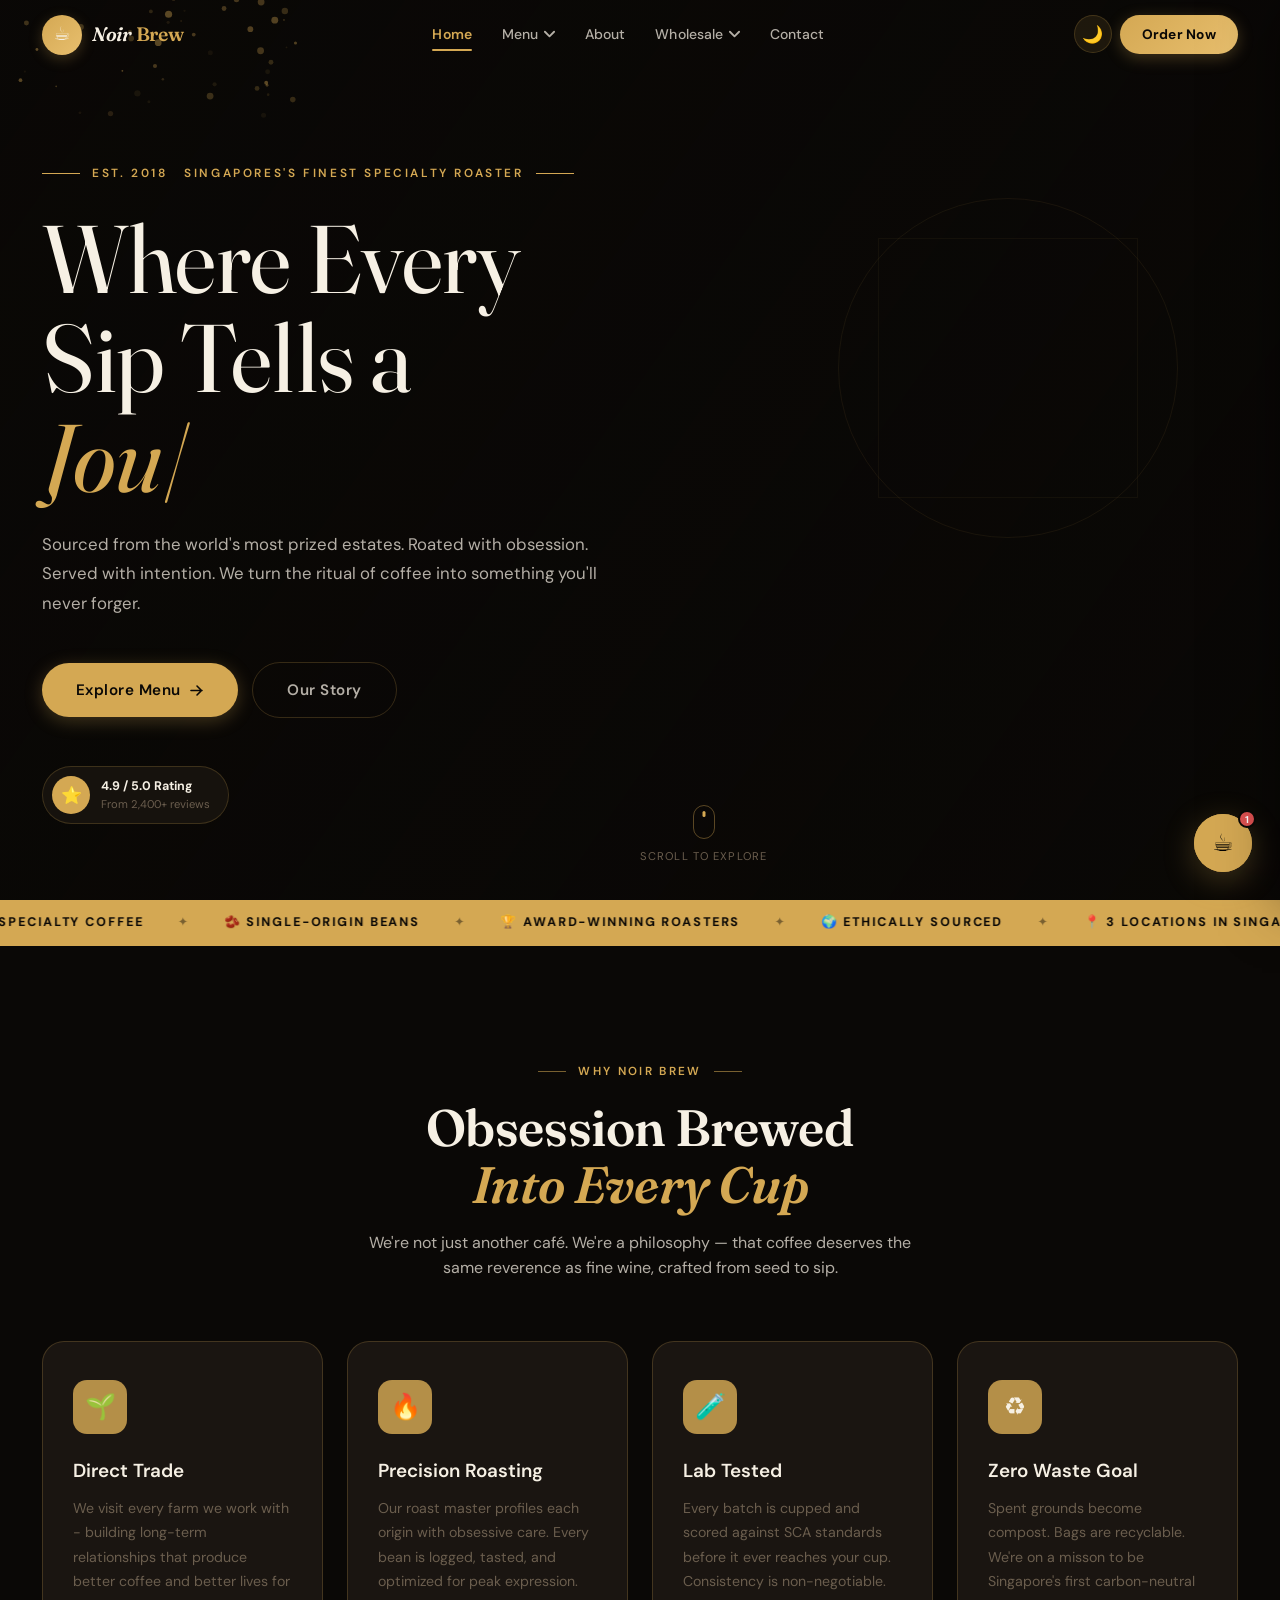
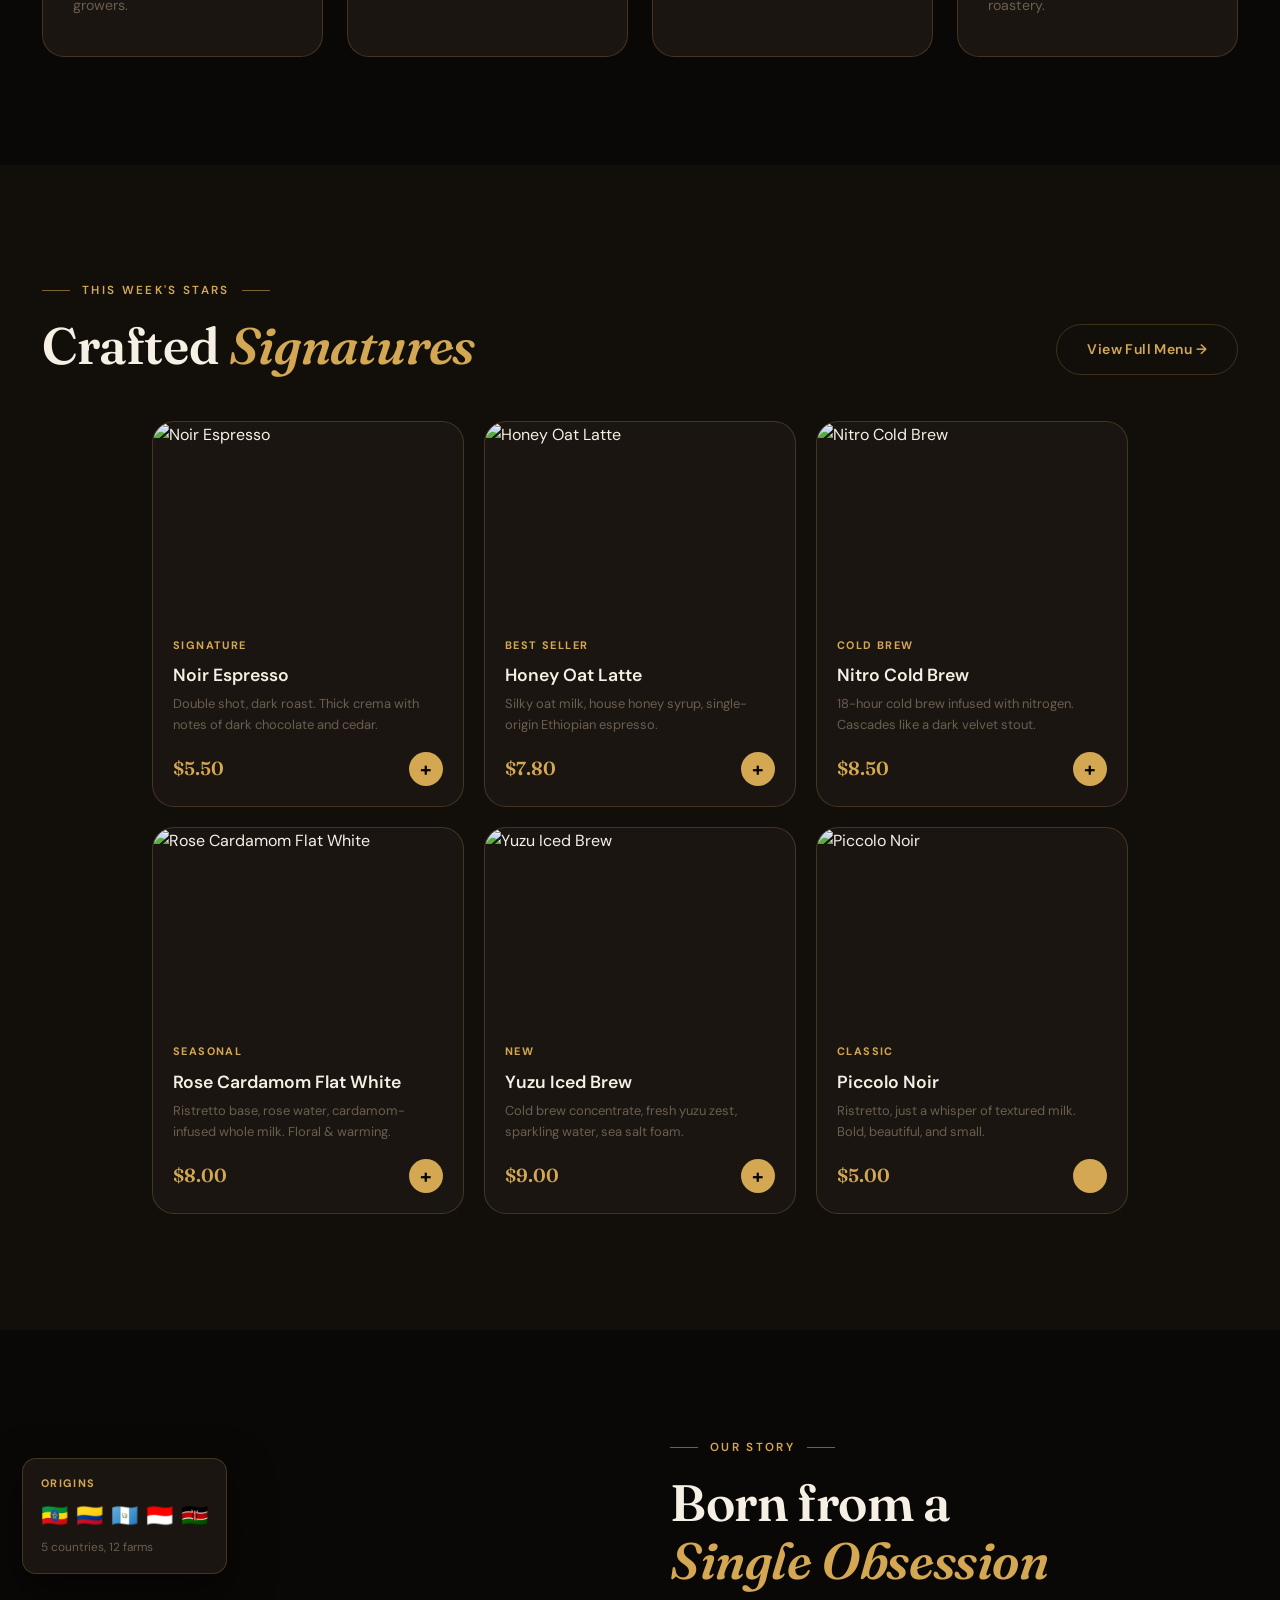
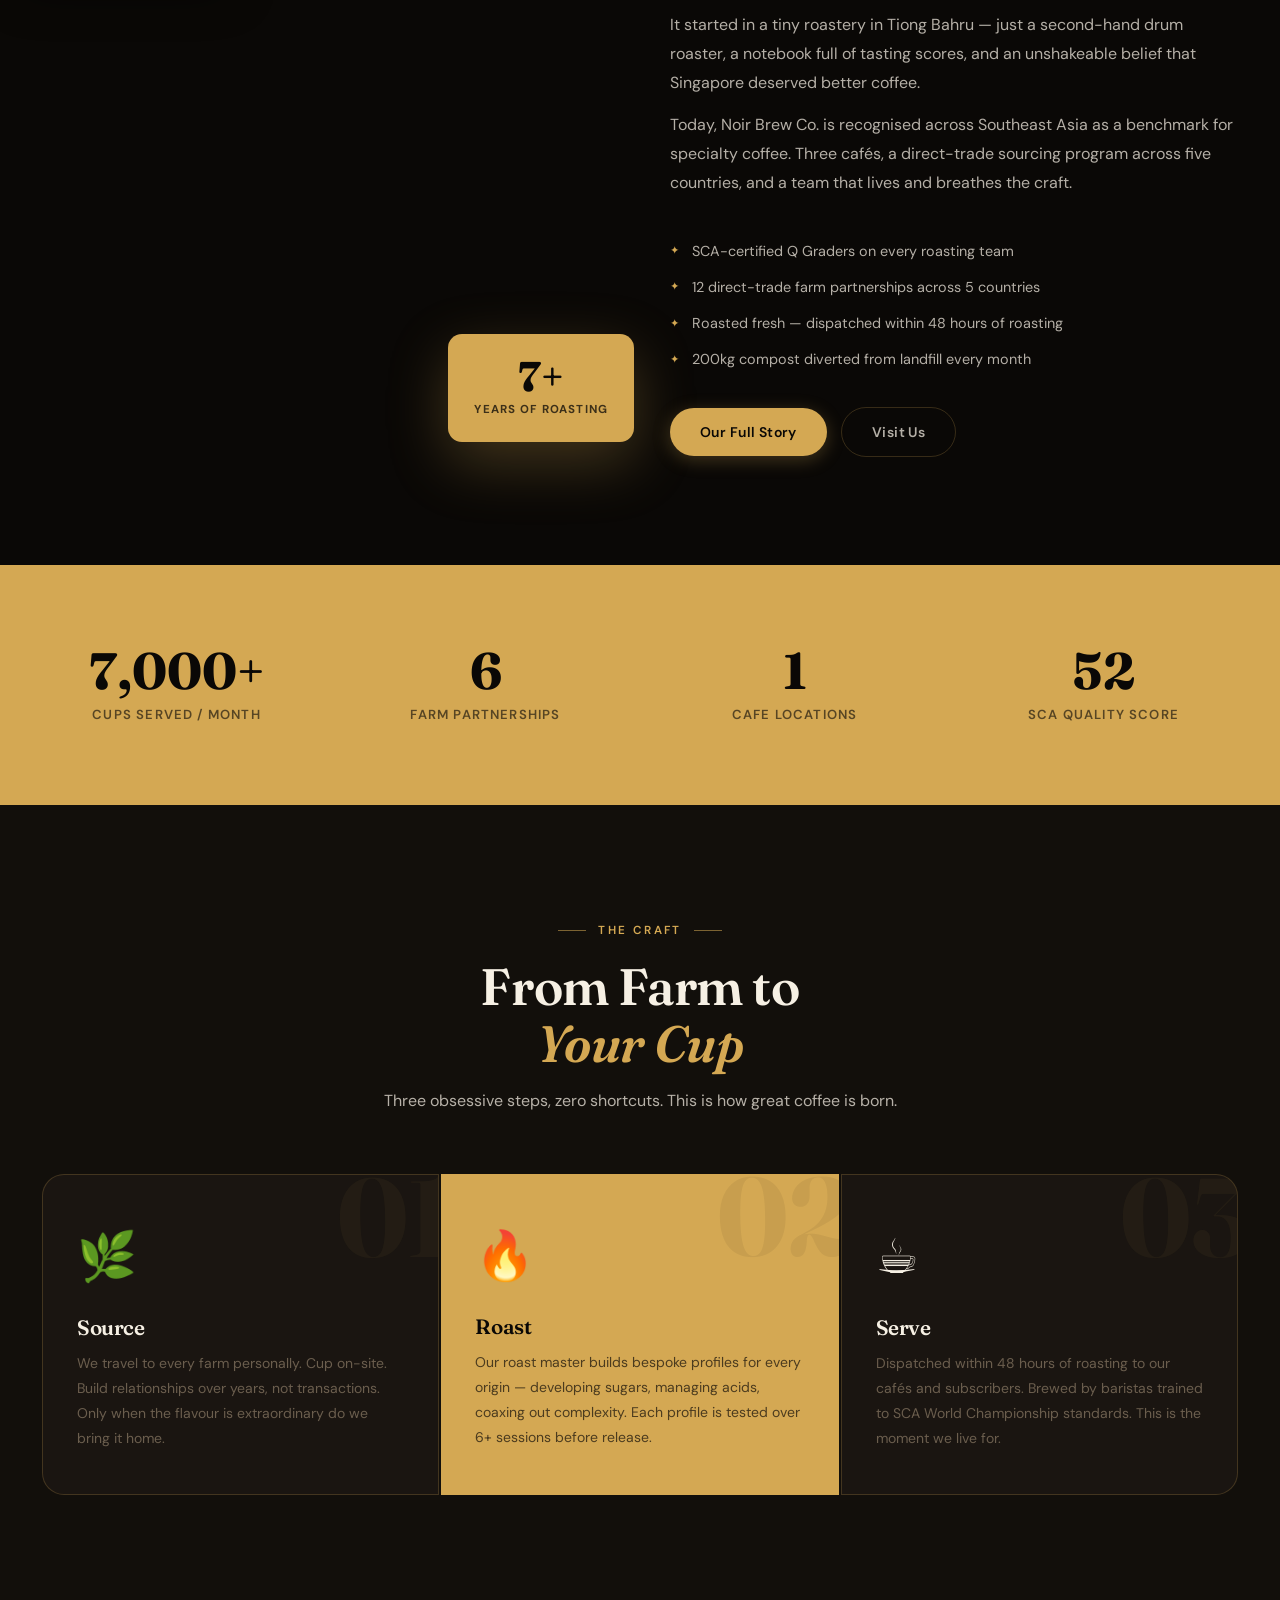
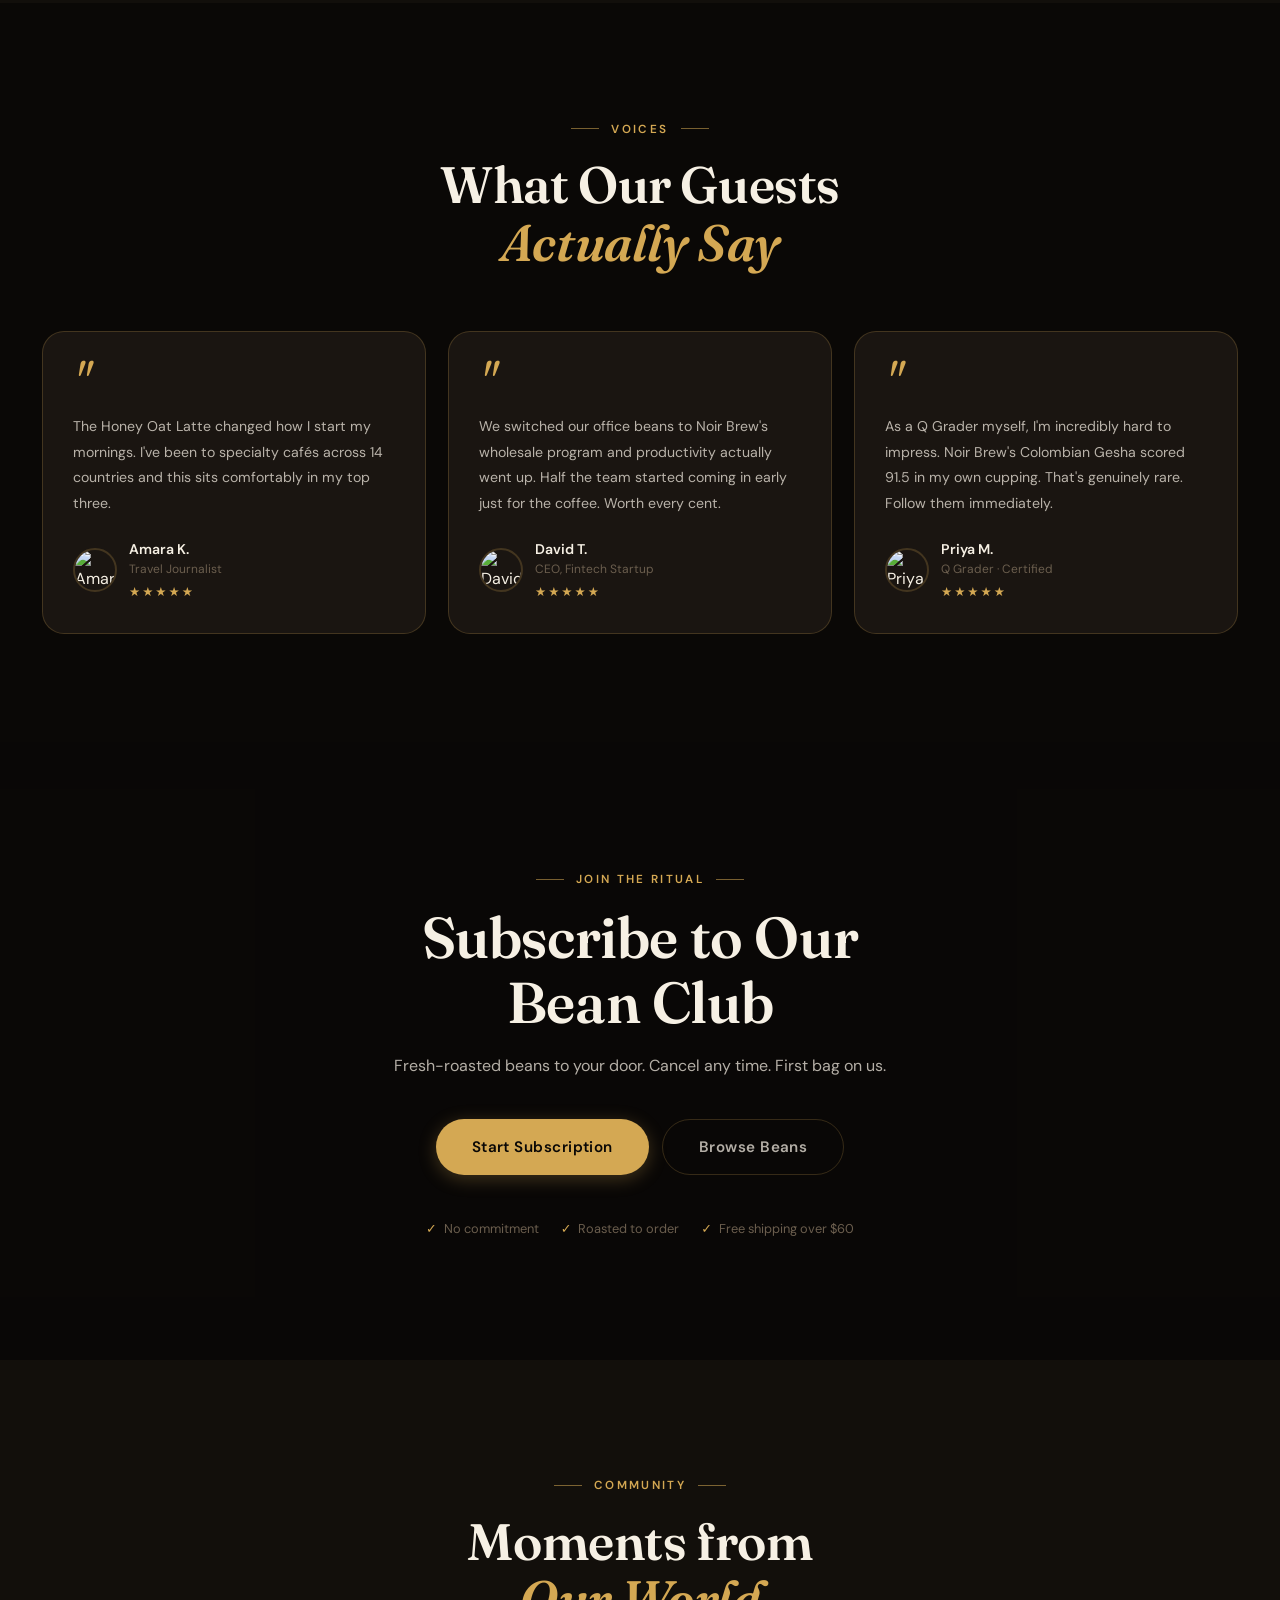
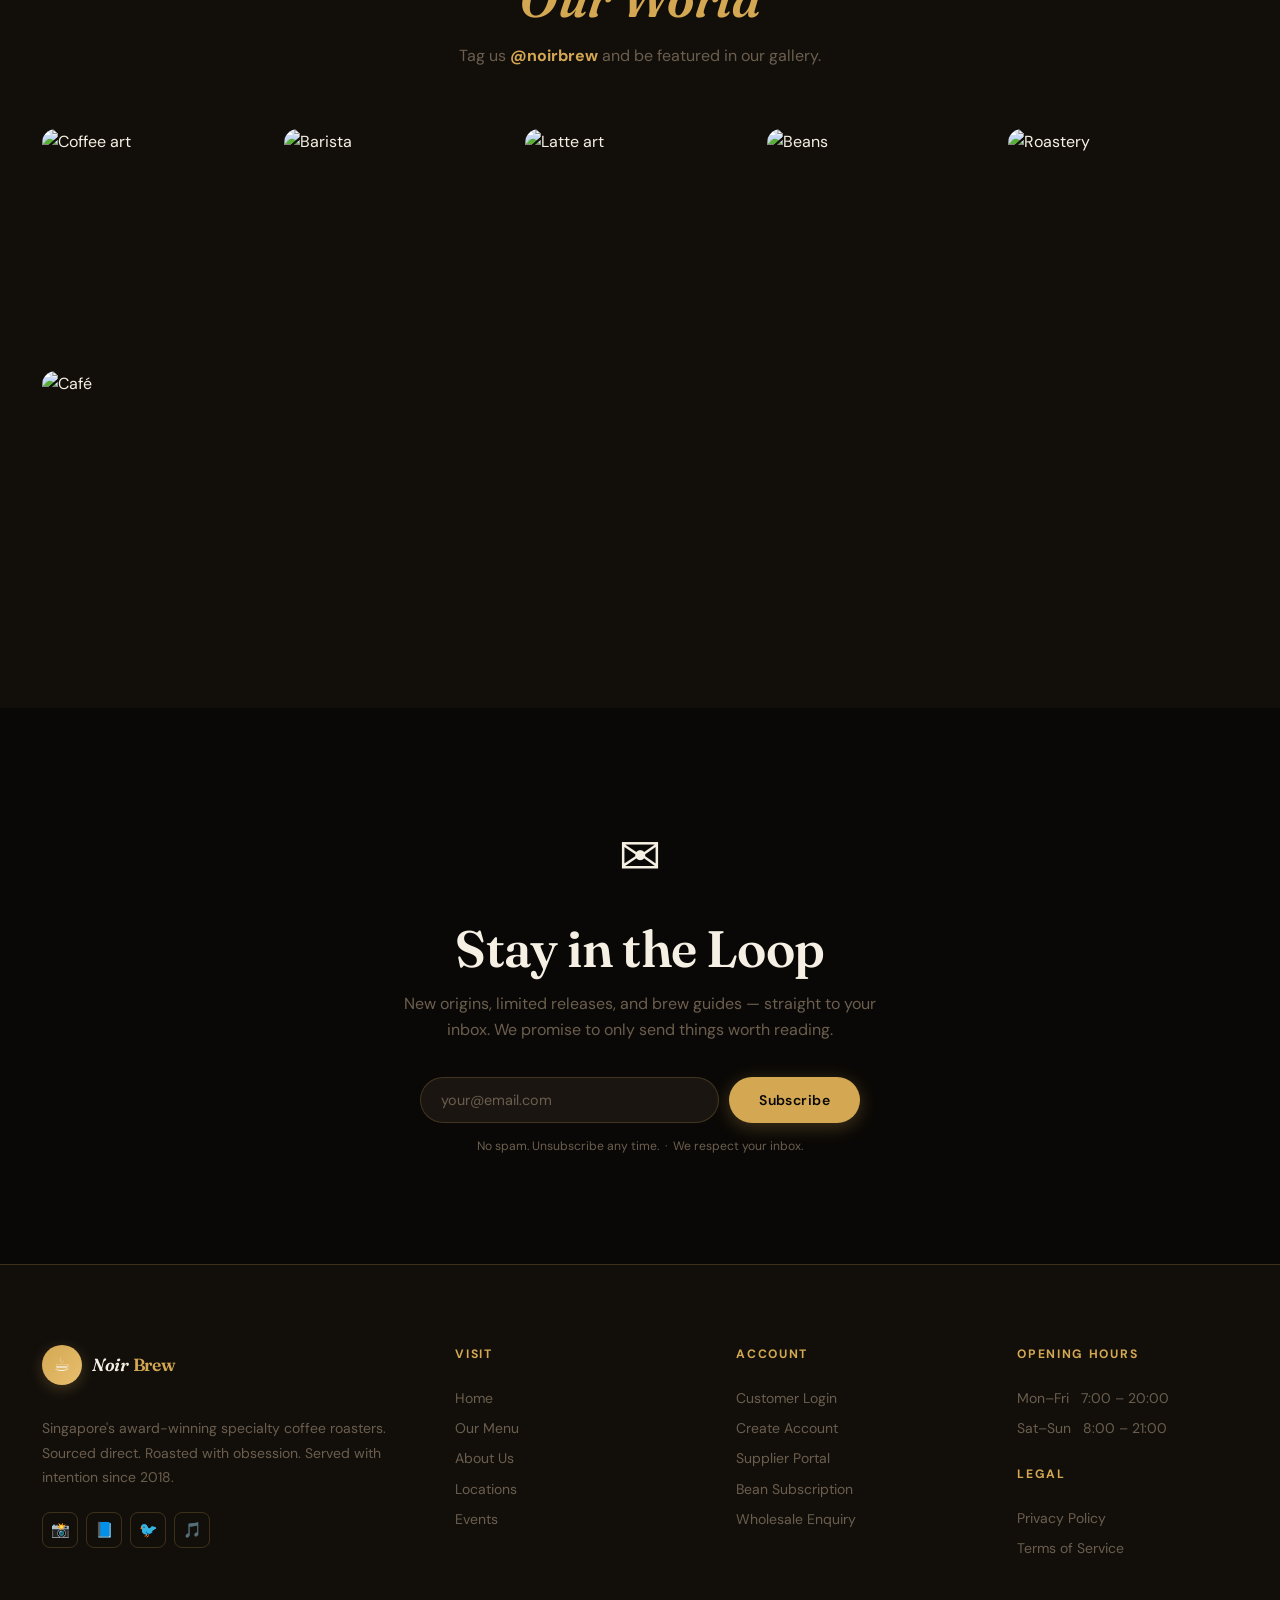
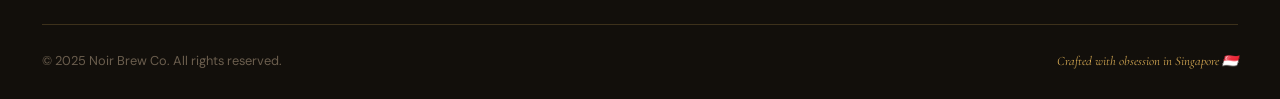
==== index.html @ b8aef582 "Update index.html" ====
<!doctype html>
<html lang="en">
  <head>
    <meta charset="UTF-8" />
    <meta name="viewport" content="width=device-width, initial-scale=1.0" />
    <title>Noir Brew Coffee</title>
    <link
      rel="icon"
      href="data:image/svg+xml,<svg xmlns='http://www.w3.org/2000/svg' viewBox='0 0 32 32'><text y='26' font-size='28'>☕</text></svg>"
    />
    <link rel="stylesheet" href="./css/style.css" />
    <link rel="stylesheet" href="./css/animations.css" />
    <link rel="stylesheet" href="./css/navbar.css">
  </head>
  <body>
    <!-- PAGE LOADER -->
    <div class="pageLoader" id="pageLoader">
      <div class="loader__cup">
        <svg viewBox="0 0 64 64" xmlns="http://www.w3.org/2000/svg">
          <!-- Steam lines -->
          <path
            d="M20 18 Q22 10 20 4"
            stroke="#d4a853"
            stroke-width="2"
            fill="none"
            stroke-linecap="round"
            style="animation: steamRise 1.4s ease-in-out infinite"
          />
          <path
            d="M32 16 Q34 8 32 2"
            stroke="#d4a853"
            stroke-width="2"
            fill="none"
            stroke-linecap="round"
            style="animation: steamRise 1.4s ease-in-out 0.25s infinite"
          />
          <path
            d="M44 18 Q46 10 44 4"
            stroke="#d4a853"
            stroke-width="2"
            fill="none"
            stroke-linecap="round"
            style="animation: steamRise 1.4s ease-in-out 0.5s infinite"
          />
          <!-- Cup body -->
          <path
            d="M12 24 L16 58 Q16 60 18 60 L46 60 Q48 60 48 58 L52 24 Z"
            fill="#1a1511"
            stroke="#d4a853"
            stroke-width="1.5"
          />
          <!-- Handle -->
          <path
            d="M52 34 Q62 34 62 44 Q62 54 52 54"
            stroke="#d4a853"
            stroke-width="2"
            fill="none"
            stroke-linecap="round"
          />
          <!-- Liquid surface -->
          <ellipse
            cx="32"
            cy="26"
            rx="20"
            ry="4"
            fill="#d4a853"
            opacity="0.85"
          />
        </svg>
      </div>

      <div class="loader__logo">Noir Brew Co.</div>
      <div class="loader__track">
        <div class="loader__bar" id="loaderBar"></div>
      </div>
    </div>

    <!-- THEME CHANGER -->
    <div id="themeCurtain"></div>

    <!-- NAVBAR -->
    <nav class="navbar" id="navbar">
      <div class="container navbar__inner">
        <!-- LOGO -->
        <a href="index.html" class="logo">
          <div class="logo__cup">☕</div>
          <div class="logo__text">Noir <em>Brew</em></div>
        </a>

        <!-- DESKTOP NAV LINKS -->
        <ul class="navbar__links">
          <!-- HOME LINK -->
          <li>
            <a href="index.html" class="nav-link active">Home</a>
          </li>

          <!-- MENU WITH DROPDOWN -->
          <li class="has-dropdown">
            <a class="nav-link dropdown-toggle" tabindex="0">
              Menu
              <svg class="chevron" viewBox="0 0 12 8">
                <path d="M1 1l5 5 5-5" />
              </svg>
            </a>
            <div class="dropdown-menu">
              <a href="menu.html" class="dropdown-item">
                <span class="dropdown-icon">☕</span>
                <div>
                  <div class="dropdown-label">Hot Drinks</div>
                  <div class="dropdown-sub">
                    Espresso, lattes, cappuccinos & more
                  </div>
                </div>
              </a>
              <a href="menu.html#cold" class="dropdown-item">
                <span class="dropdown-icon">🧊</span>
                <div>
                  <div class="dropdown-label">Cold Brews</div>
                  <div class="dropdown-sub">
                    Nitro cold brew, iced specialties
                  </div>
                </div>
              </a>
              <a href="menu.html#food" class="dropdown-item">
                <span class="dropdown-icon">🥐</span>
                <div>
                  <div class="dropdown-label">Food & Pastries</div>
                  <div class="dropdown-sub">House-made bakes, light bites</div>
                </div>
              </a>
              <a href="menu.html#beans" class="dropdown-item">
                <span class="dropdown-icon">🫘</span>
                <div>
                  <div class="dropdown-label">Whole Beans</div>
                  <div class="dropdown-sub">Single-origin & blended bags</div>
                </div>
              </a>
            </div>
          </li>

          <!-- ABOUT -->
          <li>
            <a href="about.html" class="nav-link">About</a>
          </li>

          <!-- SUPPLIERS DROPDOWN -->
          <li class="has-dropdown">
            <a class="nav-link dropdown-toggle" tabindex="0">
              Wholesale
              <svg class="chevron" viewBox="0 0 12 8">
                <path d="M1 1l5 5 5-5" />
              </svg>
            </a>
            <div class="dropdown-menu">
              <a href="login-supplier.html" class="dropdown-item">
                <span class="dropdown-icon">🤝</span>
                <div>
                  <div class="dropdown-label">Become a supplier</div>
                  <div class="dropdown-sub">Partner with Noir Brew Co.</div>
                </div>
              </a>
              <a href="login-supplier.html" class="dropdown-item">
                <span class="dropdown-icon">📦</span>
                <div>
                  <div class="dropdown-label">Supplier Portal</div>
                  <div class="dropdown-sub">Manage orders & invoices</div>
                </div>
              </a>
            </div>
          </li>

          <!-- CONTACT -->
          <li>
            <a href="contact.html" class="nav-link">Contact</a>
          </li>
        </ul>

        <!-- ACTIONS -->
        <div class="navbar__actions">
          <!-- THEME SWITCHER -->
          <button
            class="theme-btn"
            id="themeBtn"
            title="Toggle theme"
            aria-label="Toggle light/dark mode"
          >
            🌙
          </button>
          <a
            href="login-supplier.html"
            class="btn btn-outline"
            style="display: none"
            id="navLoginBtn"
            >Sign In</a
          >
          <a href="login-customer.html" class="btn btn-primary">Order Now</a>

          <!-- HAMBURGER -->
          <button
            class="hamburger"
            id="hamburger"
            aria-label="Open menu"
            aria-expanded="false"
          >
            <span></span><span></span><span></span>
          </button>
        </div>
      </div>
    </nav>

    <!-- MOBILE OVERLAY -->
    <div class="mob-overlay" id="mobOverlay"></div>

    <!-- MOBILE MENU -->
    <div class="mob-menu" id="mobMenu" aria-hidden="true">
      <ul class="mob-menu__links">
        <li><a href="index.html" class="mob-link active">🏠 &nbsp; Home</a></li>
        <li><a href="menu.html" class="mob-link">☕ &nbsp; Menu</a></li>
        <li><a href="about.html" class="mob-link">🫘 &nbsp; About Us</a></li>
        <li><a href="contact.html" class="mob-link">📍 &nbsp; Contact</a></li>
        <li>
          <a href="login-customer.html" class="mob-link"
            >👤 &nbsp; Customer Login</a
          >
        </li>
        <li>
          <a href="login-supplier.html" class="mob-link"
            >📦 &nbsp; Supplier Portal</a
          >
        </li>
      </ul>
      <div class="mob-menu__divider"></div>
      <div class="mob-menu__actions">
        <a
          href="login-supplier.html"
          class="btn btn-outline"
          style="justify-content: center"
          >Sign In</a
        >
        <a
          href="login-customer.html"
          class="btn btn-primary"
          style="justify-content: center"
          >Order Now</a
        >
      </div>
    </div>

    <!-- HERO -->
    <section class="hero" id="hero">
      <!-- PARALLAX BG -->
      <div class="hero__bg" id="heroBg"></div>
      <div class="hero__grad"></div>

      <!-- PARALLAX CANVAS -->
      <canvas class="hero__canvas" id="heroCanvas"></canvas>

      <!-- DECORATIVE RING -->
      <div
        style="
          position: absolute;
          top: 22%;
          right: 8%;
          width: 340px;
          height: 340px;
          border: 1px solid rgba(212, 168, 83, 0.08);
          border-radius: 50%;
          pointer-events: none;
          z-index: 1;
          animation: rotateSlow 22s linear infinite;
        "
      ></div>
      <div
        style="
          position: absolute;
          top: 22%;
          right: 8%;
          width: 260px;
          height: 260px;
          top: calc(22% + 40px);
          right: calc(8% + 40px);
          border: 1px solid rgba(212, 168, 83, 0.05);
          pointer-events: none;
          z-index: 1;
          animation: rotateSlow 15s linear infinite reverse;
        "
      ></div>

      <div class="container hero__content">
        <div class="hero__tag">
          <span></span>
          Est. 2018 &nbsp; Singapores's finest specialty roaster
          <span></span>
        </div>

        <h1 class="hero__title">
          Where Every<br />
          Sip Tells a<br />
          <em id="typedText"></em>
        </h1>

        <p class="hero__sub">
          Sourced from the world's most prized estates. Roated with obsession.
          Served with intention. We turn the ritual of coffee into something
          you'll never forger.
        </p>

        <div class="hero__actions">
          <a
            href="menu.html"
            class="btn btn-primary"
            style="font-size: 0.95rem; padding: 15px 34px"
          >
            Explore Menu
            <svg width="15" height="15" viewBox="0 0 15 15" fill="none">
              <path
                d="M2 7.5h11M8 3l4.5 4.5L8 12"
                stroke="currentColor"
                stroke-width="1.6"
                stroke-linecap="round"
                stroke-linejoin="round"
              />
            </svg>
          </a>
          <a
            href="about.html"
            class="btn btn-ghost"
            style="font-size: 0.95rem; padding: 15px 34px"
          >
            Our Story
          </a>
        </div>

        <!-- FLOATING BADGES -->
        <div
          style="
            display: inline-flex;
            align-items: center;
            gap: 11px;
            background: rgba(26, 21, 17, 0.82);
            backdrop-filter: blur(14px);
            border: 1px solid rgba(212, 168, 83, 0.2);
            border-radius: var(--r-full);
            padding: 9px 18px 9px 9px;
            margin-top: 48px;
            animation:
              fadeUp 0.9s var(--ease-out) 1.1s both,
              float 4s ease-in-out 2s infinite;
          "
        >
          <div
            style="
              width: 38px;
              height: 38px;
              background: var(--c-gold);
              border-radius: 50%;
              display: flex;
              align-items: center;
              justify-content: center;
              font-size: 17px;
            "
          >
            ⭐
          </div>
          <div>
            <div
              style="
                font-size: 0.78rem;
                font-weight: 700;
                color: var(--c-cream);
              "
            >
              4.9 / 5.0 Rating
            </div>
            <div style="font-size: 0.7rem; color: var(--c-muted)">
              From 2,400+ reviews
            </div>
          </div>
        </div>
      </div>
      <!-- Scroll indicator -->
      <div class="hero__scroll">
        <div class="scroll-mouse"></div>
        Scroll to explore
      </div>
    </section>

    <!-- MARQUEE TICKER -->
    <div
      style="
        overflow: hidden;
        background: var(--c-gold);
        padding: 13px 0;
        position: relative;
        z-index: 2;
      "
    >
      <div
        id="marqueeTrack"
        style="
          display: flex;
          gap: 0;
          white-space: nowrap;
          will-change: transform;
        "
      >
        <div
          class="marquee-inner"
          style="display: flex; gap: 0; flex-shrink: 0"
        >
          <span
            style="
              font-size: 0.78rem;
              font-weight: 700;
              letter-spacing: 0.15em;
              text-transform: uppercase;
              color: #0a0806;
              padding: 0 28px;
            "
            >☕ Specialty Coffee</span
          >
          <span
            style="
              font-size: 0.78rem;
              font-weight: 700;
              letter-spacing: 0.15em;
              text-transform: uppercase;
              color: rgba(10, 8, 6, 0.45);
              padding: 0 6px;
            "
            >✦</span
          >
          <span
            style="
              font-size: 0.78rem;
              font-weight: 700;
              letter-spacing: 0.15em;
              text-transform: uppercase;
              color: #0a0806;
              padding: 0 28px;
            "
            >🫘 Single-Origin Beans</span
          >
          <span
            style="
              font-size: 0.78rem;
              font-weight: 700;
              letter-spacing: 0.15em;
              text-transform: uppercase;
              color: rgba(10, 8, 6, 0.45);
              padding: 0 6px;
            "
            >✦</span
          >
          <span
            style="
              font-size: 0.78rem;
              font-weight: 700;
              letter-spacing: 0.15em;
              text-transform: uppercase;
              color: #0a0806;
              padding: 0 28px;
            "
            >🏆 Award-Winning Roasters</span
          >
          <span
            style="
              font-size: 0.78rem;
              font-weight: 700;
              letter-spacing: 0.15em;
              text-transform: uppercase;
              color: rgba(10, 8, 6, 0.45);
              padding: 0 6px;
            "
            >✦</span
          >
          <span
            style="
              font-size: 0.78rem;
              font-weight: 700;
              letter-spacing: 0.15em;
              text-transform: uppercase;
              color: #0a0806;
              padding: 0 28px;
            "
            >🌍 Ethically Sourced</span
          >
          <span
            style="
              font-size: 0.78rem;
              font-weight: 700;
              letter-spacing: 0.15em;
              text-transform: uppercase;
              color: rgba(10, 8, 6, 0.45);
              padding: 0 6px;
            "
            >✦</span
          >
          <span
            style="
              font-size: 0.78rem;
              font-weight: 700;
              letter-spacing: 0.15em;
              text-transform: uppercase;
              color: #0a0806;
              padding: 0 28px;
            "
            >📍 3 Locations in Singapore</span
          >
          <span
            style="
              font-size: 0.78rem;
              font-weight: 700;
              letter-spacing: 0.15em;
              text-transform: uppercase;
              color: rgba(10, 8, 6, 0.45);
              padding: 0 6px;
            "
            >✦</span
          >
          <span
            style="
              font-size: 0.78rem;
              font-weight: 700;
              letter-spacing: 0.15em;
              text-transform: uppercase;
              color: #0a0806;
              padding: 0 28px;
            "
            >🥐 Fresh Pastries Daily</span
          >
          <span
            style="
              font-size: 0.78rem;
              font-weight: 700;
              letter-spacing: 0.15em;
              text-transform: uppercase;
              color: rgba(10, 8, 6, 0.45);
              padding: 0 6px;
            "
            >✦</span
          >
        </div>
        <!-- Duplicate for seamless loop -->
        <div
          class="marquee-inner"
          aria-hidden="true"
          style="display: flex; gap: 0; flex-shrink: 0"
        >
          <span
            style="
              font-size: 0.78rem;
              font-weight: 700;
              letter-spacing: 0.15em;
              text-transform: uppercase;
              color: #0a0806;
              padding: 0 28px;
            "
            >☕ Specialty Coffee</span
          >
          <span
            style="
              font-size: 0.78rem;
              font-weight: 700;
              letter-spacing: 0.15em;
              text-transform: uppercase;
              color: rgba(10, 8, 6, 0.45);
              padding: 0 6px;
            "
            >✦</span
          >
          <span
            style="
              font-size: 0.78rem;
              font-weight: 700;
              letter-spacing: 0.15em;
              text-transform: uppercase;
              color: #0a0806;
              padding: 0 28px;
            "
            >🫘 Single-Origin Beans</span
          >
          <span
            style="
              font-size: 0.78rem;
              font-weight: 700;
              letter-spacing: 0.15em;
              text-transform: uppercase;
              color: rgba(10, 8, 6, 0.45);
              padding: 0 6px;
            "
            >✦</span
          >
          <span
            style="
              font-size: 0.78rem;
              font-weight: 700;
              letter-spacing: 0.15em;
              text-transform: uppercase;
              color: #0a0806;
              padding: 0 28px;
            "
            >🏆 Award-Winning Roasters</span
          >
          <span
            style="
              font-size: 0.78rem;
              font-weight: 700;
              letter-spacing: 0.15em;
              text-transform: uppercase;
              color: rgba(10, 8, 6, 0.45);
              padding: 0 6px;
            "
            >✦</span
          >
          <span
            style="
              font-size: 0.78rem;
              font-weight: 700;
              letter-spacing: 0.15em;
              text-transform: uppercase;
              color: #0a0806;
              padding: 0 28px;
            "
            >🌍 Ethically Sourced</span
          >
          <span
            style="
              font-size: 0.78rem;
              font-weight: 700;
              letter-spacing: 0.15em;
              text-transform: uppercase;
              color: rgba(10, 8, 6, 0.45);
              padding: 0 6px;
            "
            >✦</span
          >
          <span
            style="
              font-size: 0.78rem;
              font-weight: 700;
              letter-spacing: 0.15em;
              text-transform: uppercase;
              color: #0a0806;
              padding: 0 28px;
            "
            >📍 3 Locations in Singapore</span
          >
          <span
            style="
              font-size: 0.78rem;
              font-weight: 700;
              letter-spacing: 0.15em;
              text-transform: uppercase;
              color: rgba(10, 8, 6, 0.45);
              padding: 0 6px;
            "
            >✦</span
          >
          <span
            style="
              font-size: 0.78rem;
              font-weight: 700;
              letter-spacing: 0.15em;
              text-transform: uppercase;
              color: #0a0806;
              padding: 0 28px;
            "
            >🥐 Fresh Pastries Daily</span
          >
          <span
            style="
              font-size: 0.78rem;
              font-weight: 700;
              letter-spacing: 0.15em;
              text-transform: uppercase;
              color: rgba(10, 8, 6, 0.45);
              padding: 0 6px;
            "
            >✦</span
          >
        </div>
      </div>
    </div>

    <!-- FEATURES -->
    <section class="section" id="section">
      <div class="container">
        <div class="section__header section__header--center">
          <div class="eyebrow reveal">Why Noir Brew</div>
          <h2 class="reveal d1">
            Obsession Brewed<br /><em
              style="font-style: italic; color: var(--c-gold)"
              >Into Every Cup</em
            >
          </h2>
          <p
            class="reveal d2"
            style="margin: 16px auto 0; text-align: center; max-width: 52ch"
          >
            We're not just another café. We're a philosophy — that coffee
            deserves the same reverence as fine wine, crafted from seed to sip.
          </p>
        </div>

        <div class="grid-4">
          <div class="feature-card reveal d1">
            <div class="feature-icon">🌱</div>
            <div class="feature-title">Direct Trade</div>
            <p class="feature-text">
              We visit every farm we work with - building long-term
              relationships that produce better coffee and better lives for
              growers.
            </p>
          </div>

          <div class="feature-card reveal d2">
            <div class="feature-icon">🔥</div>
            <div class="feature-title">Precision Roasting</div>
            <p class="feature-text">
              Our roast master profiles each origin with obsessive care. Every
              bean is logged, tasted, and optimized for peak expression.
            </p>
          </div>

          <div class="feature-card reveal d3">
            <div class="feature-icon">🧪</div>
            <div class="feature-title">Lab Tested</div>
            <p class="feature-text">
              Every batch is cupped and scored against SCA standards before it
              ever reaches your cup. Consistency is non-negotiable.
            </p>
          </div>

          <div class="feature-card reveal d4">
            <div class="feature-icon">♻️</div>
            <div class="feature-title">Zero Waste Goal</div>
            <div class="feature-text">
              Spent grounds become compost. Bags are recyclable. We're on a
              misson to be Singapore's first carbon-neutral roastery.
            </div>
          </div>
        </div>
      </div>
    </section>

    <!-- MENU SHOWCASE -->
    <section class="menu-showcase section--alt">
      <div class="container">
        <div class="showcase-header">
          <div>
            <div class="eyebrow reveal">This Week's Stars</div>
            <h2 class="reveal d1">
              Crafted
              <em style="font-style: italic; color: var(--c-gold)"
                >Signatures</em
              >
            </h2>
          </div>
          <a href="menu.html" class="btn btn-outline reveal"
            >View Full Menu →</a
          >
        </div>
      </div>

      <!-- Draggable scroll strip -->
      <div class="menu-strip" id="menuStrip">
        <div class="menu-card reveal">
          <div class="menu-card__media">
            <img
              class="menu-card__img"
              src="https://images.unsplash.com/photo-1509042239860-f550ce710b93?w=500&q=80"
              alt="Noir Espresso"
              loading="lazy"
            />
          </div>
          <div class="menu-card__body">
            <div class="menu-card__tag">Signature</div>
            <div class="menu-card__name">Noir Espresso</div>
            <p class="menu-card__desc">
              Double shot, dark roast. Thick crema with notes of dark chocolate
              and cedar.
            </p>
            <div class="menu-card__foot">
              <span class="menu-card__price">$5.50</span>
              <button
                class="add-btn"
                onclick="addToast('Noir Espresso added to cart ☕')"
              >
                +
              </button>
            </div>
          </div>
        </div>

        <div class="menu-card reveal d1">
          <div class="menu-card__media">
            <img
              class="menu-card__img"
              src="https://images.unsplash.com/photo-1461023058943-07fcbe16d735?w=500&q=80"
              alt="Honey Oat Latte"
              loading="lazy"
            />
          </div>
          <div class="menu-card__body">
            <div class="menu-card__tag">Best Seller</div>
            <div class="menu-card__name">Honey Oat Latte</div>
            <p class="menu-card__desc">
              Silky oat milk, house honey syrup, single-origin Ethiopian
              espresso.
            </p>
            <div class="menu-card__foot">
              <span class="menu-card__price">$7.80</span>
              <button
                class="add-btn"
                onclick="addToast('Honey Oat Latte added to cart 🍯')"
              >
                +
              </button>
            </div>
          </div>
        </div>

        <div class="menu-card reveal d2">
          <div class="menu-card__media">
            <img
              class="menu-card__img"
              src="https://images.unsplash.com/photo-1517701550927-30cf4ba1dba5?w=500&q=80"
              alt="Nitro Cold Brew"
              loading="lazy"
            />
          </div>
          <div class="menu-card__body">
            <div class="menu-card__tag">Cold Brew</div>
            <div class="menu-card__name">Nitro Cold Brew</div>
            <p class="menu-card__desc">
              18-hour cold brew infused with nitrogen. Cascades like a dark
              velvet stout.
            </p>
            <div class="menu-card__foot">
              <span class="menu-card__price">$8.50</span>
              <button
                class="add-btn"
                onclick="addToast('Nitro Cold Brew added to cart 🧊')"
              >
                +
              </button>
            </div>
          </div>
        </div>

        <div class="menu-card reveal d3">
          <div class="menu-card__media">
            <img
              class="menu-card__img"
              src="https://images.unsplash.com/photo-1578314675249-a6910f80cc4e?w=500&q=80"
              alt="Rose Cardamom Flat White"
              loading="lazy"
            />
          </div>
          <div class="menu-card__body">
            <div class="menu-card__tag">Seasonal</div>
            <div class="menu-card__name">Rose Cardamom Flat White</div>
            <p class="menu-card__desc">
              Ristretto base, rose water, cardamom-infused whole milk. Floral
              &amp; warming.
            </p>
            <div class="menu-card__foot">
              <span class="menu-card__price">$8.00</span>
              <button
                class="add-btn"
                onclick="addToast('Rose Cardamom Flat White added 🌹')"
              >
                +
              </button>
            </div>
          </div>
        </div>

        <div class="menu-card reveal d4">
          <div class="menu-card__media">
            <img
              class="menu-card__img"
              src="https://images.unsplash.com/photo-1559496417-e7f25cb247f3?w=500&q=80"
              alt="Yuzu Iced Brew"
              loading="lazy"
            />
          </div>
          <div class="menu-card__body">
            <div class="menu-card__tag">New</div>
            <div class="menu-card__name">Yuzu Iced Brew</div>
            <p class="menu-card__desc">
              Cold brew concentrate, fresh yuzu zest, sparkling water, sea salt
              foam.
            </p>
            <div class="menu-card__foot">
              <span class="menu-card__price">$9.00</span>
              <button
                class="add-btn"
                onclick="addToast('Yuzu Iced Brew added to cart 🍋')"
              >
                +
              </button>
            </div>
          </div>
        </div>

        <div class="menu-card reveal d5">
          <div class="menu-card__media">
            <img
              class="menu-card__img"
              src="https://images.unsplash.com/photo-1514432324607-a09d9b4aefdd?w=500&q=80"
              alt="Piccolo Noir"
              loading="lazy"
            />
          </div>
          <div class="menu-card__body">
            <div class="menu-card__tag">Classic</div>
            <div class="menu-card__name">Piccolo Noir</div>
            <p class="menu-card__desc">
              Ristretto, just a whisper of textured milk. Bold, beautiful, and
              small.
            </p>
            <div class="menu-card__foot">
              <span class="menu-card__price">$5.00</span>
              <button
                class="add-btn"
                onclick="addToast('Piccolo Noir added to cart ☕')"
              ></button>
            </div>
          </div>
        </div>
      </div>
    </section>

    <!-- ABOUT TEASER -->
    <section class="section about-teaser">
      <div class="container">
        <div class="grid-2">
          <!-- Image column -->
          <div class="about-img-wrap reveal-l">
            <img
              class="about-img"
              src="https://images.unsplash.com/photo-1442512595331-e89e73853f31?w=900&q=80"
              alt="Roast master at work"
              loading="lazy"
            />
            <!-- Floating card -->
            <div class="about-float-card">
              <div class="num">7+</div>
              <div class="lbl">Years of Roasting</div>
            </div>
            <!-- Floating badge 2 -->
            <div
              style="
                position: absolute;
                top: -20px;
                left: -20px;
                background: var(--c-bg-card);
                border: 1px solid var(--c-border-strong);
                border-radius: var(--r-md);
                padding: 16px 18px;
                box-shadow: 0 16px 44px var(--c-shadow);
              "
            >
              <div
                style="
                  font-size: 0.68rem;
                  font-weight: 700;
                  letter-spacing: 0.12em;
                  text-transform: uppercase;
                  color: var(--c-gold);
                  margin-bottom: 6px;
                "
              >
                Origins
              </div>
              <div style="display: flex; gap: 8px">
                <span title="Ethiopia" style="font-size: 22px" class="flag-em"
                  >🇪🇹</span
                >
                <span title="Colombia" style="font-size: 22px" class="flag-em"
                  >🇨🇴</span
                >
                <span title="Guatemala" style="font-size: 22px" class="flag-em"
                  >🇬🇹</span
                >
                <span title="Indonesia" style="font-size: 22px" class="flag-em"
                  >🇮🇩</span
                >
                <span title="Kenya" style="font-size: 22px" class="flag-em"
                  >🇰🇪</span
                >
              </div>
              <div
                style="
                  font-size: 0.74rem;
                  color: var(--c-muted);
                  margin-top: 5px;
                "
              >
                5 countries, 12 farms
              </div>
            </div>
          </div>

          <!-- Text column -->
          <div class="about-content reveal-r">
            <div class="eyebrow">Our Story</div>
            <h2 class="about-title">
              Born from a<br />
              <em style="font-style: italic; color: var(--c-gold)"
                >Single Obsession</em
              >
            </h2>
            <p class="about-para">
              It started in a tiny roastery in Tiong Bahru — just a second-hand
              drum roaster, a notebook full of tasting scores, and an
              unshakeable belief that Singapore deserved better coffee.
            </p>
            <p class="about-para">
              Today, Noir Brew Co. is recognised across Southeast Asia as a
              benchmark for specialty coffee. Three cafés, a direct-trade
              sourcing program across five countries, and a team that lives and
              breathes the craft.
            </p>
            <ul class="about-list">
              <li>SCA-certified Q Graders on every roasting team</li>
              <li>12 direct-trade farm partnerships across 5 countries</li>
              <li>Roasted fresh — dispatched within 48 hours of roasting</li>
              <li>200kg compost diverted from landfill every month</li>
            </ul>
            <div
              style="
                display: flex;
                align-items: center;
                gap: 14px;
                margin-top: 8px;
                flex-wrap: wrap;
              "
            >
              <a href="about.html" class="btn btn-primary">Our Full Story</a>
              <a href="contact.html" class="btn btn-ghost">Visit Us</a>
            </div>
          </div>
        </div>
      </div>
    </section>

    <!-- STATS BAND -->
    <div class="stats-band">
      <div class="container">
        <div class="stats-grid">
          <div>
            <div class="stat-num" data-count="12000">0</div>
            <div class="stat-lbl">Cups Served / Month</div>
          </div>
          <div>
            <div class="stat-num" data-count="12">0</div>
            <div class="stat-lbl">Farm Partnerships</div>
          </div>
          <div>
            <div class="stat-num" data-count="3">0</div>
            <div class="stat-lbl">Cafe Locations</div>
          </div>
          <div>
            <div class="stat-num" data-count="96">0</div>
            <div class="stat-lbl">SCA Quality Score</div>
          </div>
        </div>
      </div>
    </div>

    <!-- PROCESS -->
    <section class="section section--alt">
      <div class="container">
        <div class="section__header section__header--center">
          <div class="eyebrow reveal">The Craft</div>
          <h2 class="reveal d1">
            From Farm to<br /><em
              style="font-style: italic; color: var(--c-gold)"
              >Your Cup</em
            >
          </h2>
          <p
            class="reveal d2"
            style="margin: 16px auto 0; text-align: center; max-width: 50ch"
          >
            Three obsessive steps, zero shortcuts. This is how great coffee is
            born.
          </p>
        </div>
        <div class="grid-3" style="gap: 2px; margin-top: 20px">
          <!-- Step 1 -->
          <div
            style="
              background: var(--c-bg-card);
              border: 1px solid var(--c-border);
              border-radius: var(--r-lg) 0 0 var(--r-lg);
              padding: 44px 34px;
              position: relative;
              overflow: hidden;
              transition: all 0.36s var(--ease-out);
            "
            class="reveal process-step"
          >
            <div
              style="
                position: absolute;
                top: -14px;
                right: -14px;
                font-family: var(--font-display);
                font-size: 7rem;
                font-weight: 700;
                color: rgba(212, 168, 83, 0.05);
                line-height: 1;
                user-select: none;
              "
            >
              01
            </div>
            <div style="font-size: 3rem; margin-bottom: 20px">🌿</div>
            <h3
              style="
                font-size: 1.3rem;
                margin-bottom: 12px;
                color: var(--c-cream);
              "
            >
              Source
            </h3>
            <p
              style="
                font-size: 0.875rem;
                line-height: 1.78;
                color: var(--c-muted);
              "
            >
              We travel to every farm personally. Cup on-site. Build
              relationships over years, not transactions. Only when the flavour
              is extraordinary do we bring it home.
            </p>
          </div>
          <!-- Step 2 -->
          <div
            style="
              background: var(--c-gold);
              border-radius: 0;
              padding: 44px 34px;
              position: relative;
              overflow: hidden;
              transition: all 0.36s var(--ease-out);
            "
            class="reveal d1 process-step"
          >
            <div
              style="
                position: absolute;
                top: -14px;
                right: -14px;
                font-family: var(--font-display);
                font-size: 7rem;
                font-weight: 700;
                color: rgba(10, 8, 6, 0.06);
                line-height: 1;
                user-select: none;
              "
            >
              02
            </div>
            <div style="font-size: 3rem; margin-bottom: 20px">🔥</div>
            <h3 style="font-size: 1.3rem; margin-bottom: 12px; color: #0a0806">
              Roast
            </h3>
            <p
              style="
                font-size: 0.875rem;
                line-height: 1.78;
                color: rgba(10, 8, 6, 0.68);
              "
            >
              Our roast master builds bespoke profiles for every origin —
              developing sugars, managing acids, coaxing out complexity. Each
              profile is tested over 6+ sessions before release.
            </p>
          </div>
          <!-- Step 3 -->
          <div
            style="
              background: var(--c-bg-card);
              border: 1px solid var(--c-border);
              border-radius: 0 var(--r-lg) var(--r-lg) 0;
              padding: 44px 34px;
              position: relative;
              overflow: hidden;
              transition: all 0.36s var(--ease-out);
            "
            class="reveal d2 process-step"
          >
            <div
              style="
                position: absolute;
                top: -14px;
                right: -14px;
                font-family: var(--font-display);
                font-size: 7rem;
                font-weight: 700;
                color: rgba(212, 168, 83, 0.05);
                line-height: 1;
                user-select: none;
              "
            >
              03
            </div>
            <div style="font-size: 3rem; margin-bottom: 20px">☕</div>
            <h3
              style="
                font-size: 1.3rem;
                margin-bottom: 12px;
                color: var(--c-cream);
              "
            >
              Serve
            </h3>
            <p
              style="
                font-size: 0.875rem;
                line-height: 1.78;
                color: var(--c-muted);
              "
            >
              Dispatched within 48 hours of roasting to our cafés and
              subscribers. Brewed by baristas trained to SCA World Championship
              standards. This is the moment we live for.
            </p>
          </div>
        </div>
      </div>
    </section>
    <!-- TESTIMONIALS -->
    <section class="section">
      <div class="container">
        <div class="section__header section__header--center">
          <div class="eyebrow reveal">Voices</div>
          <h2 class="reveal d1">
            What Our Guests<br /><em
              style="font-style: italic; color: var(--c-gold)"
              >Actually Say</em
            >
          </h2>
        </div>
        <div class="testimonials__grid">
          <div class="tcard reveal d1">
            <div class="tcard__mark">"</div>
            <p class="tcard__text">
              The Honey Oat Latte changed how I start my mornings. I've been to
              specialty cafés across 14 countries and this sits comfortably in
              my top three.
            </p>
            <div class="tcard__author">
              <img
                class="tcard__avatar"
                src="https://api.dicebear.com/7.x/avataaars/svg?seed=Amara&backgroundColor=b6e3f4"
                alt="Amara K."
                loading="lazy"
              />
              <div>
                <div class="tcard__name">Amara K.</div>
                <div class="tcard__role">Travel Journalist</div>
                <div class="tcard__stars">★★★★★</div>
              </div>
            </div>
          </div>

          <div class="tcard reveal d2">
            <div class="tcard__mark">"</div>
            <p class="tcard__text">
              We switched our office beans to Noir Brew's wholesale program and
              productivity actually went up. Half the team started coming in
              early just for the coffee. Worth every cent.
            </p>
            <div class="tcard__author">
              <img
                class="tcard__avatar"
                src="https://api.dicebear.com/7.x/avataaars/svg?seed=David&backgroundColor=ffdfbf"
                alt="David T."
                loading="lazy"
              />
              <div>
                <div class="tcard__name">David T.</div>
                <div class="tcard__role">CEO, Fintech Startup</div>
                <div class="tcard__stars">★★★★★</div>
              </div>
            </div>
          </div>

          <div class="tcard reveal d3">
            <div class="tcard__mark">"</div>
            <p class="tcard__text">
              As a Q Grader myself, I'm incredibly hard to impress. Noir Brew's
              Colombian Gesha scored 91.5 in my own cupping. That's genuinely
              rare. Follow them immediately.
            </p>
            <div class="tcard__author">
              <img
                class="tcard__avatar"
                src="https://api.dicebear.com/7.x/avataaars/svg?seed=Priya&backgroundColor=d1f4cc"
                alt="Priya M."
                loading="lazy"
              />
              <div>
                <div class="tcard__name">Priya M.</div>
                <div class="tcard__role">Q Grader · Certified</div>
                <div class="tcard__stars">★★★★★</div>
              </div>
            </div>
          </div>
        </div>
      </div>
    </section>

    <!-- CTA BANNER -->
    <section
      style="
        position: relative;
        padding: 120px 0;
        overflow: hidden;
        background: url(&quot;https://images.unsplash.com/photo-1511920170033-f8396924c348?w=1600&q=80&quot;)
          center/cover no-repeat fixed;
      "
      id="ctaBanner"
    >
      <div
        style="position: absolute; inset: 0; background: rgba(10, 8, 6, 0.86)"
      ></div>
      <div
        class="container"
        style="position: relative; z-index: 2; text-align: center"
      >
        <div class="eyebrow reveal" style="justify-content: center">
          Join the Ritual
        </div>
        <h2
          class="reveal d1"
          style="
            max-width: 14ch;
            margin: 0 auto 18px;
            font-size: clamp(2.2rem, 4.5vw, 3.8rem);
          "
        >
          Subscribe to Our Bean Club
        </h2>
        <p
          class="reveal d2"
          style="
            max-width: 46ch;
            margin: 0 auto 40px;
            color: var(--c-cream-dim);
          "
        >
          Fresh-roasted beans to your door. Cancel any time. First bag on us.
        </p>
        <div
          class="reveal d3"
          style="
            display: flex;
            gap: 13px;
            justify-content: center;
            flex-wrap: wrap;
          "
        >
          <a
            href="menu.html#beans"
            class="btn btn-primary"
            style="padding: 15px 36px; font-size: 0.95rem"
            >Start Subscription</a
          >
          <a
            href="menu.html"
            class="btn btn-ghost"
            style="padding: 15px 36px; font-size: 0.95rem"
            >Browse Beans</a
          >
        </div>
        <div
          class="reveal d4"
          style="
            display: flex;
            align-items: center;
            justify-content: center;
            gap: 22px;
            margin-top: 44px;
            flex-wrap: wrap;
          "
        >
          <span
            style="
              font-size: 0.8rem;
              color: var(--c-muted);
              display: flex;
              align-items: center;
              gap: 7px;
            "
          >
            <span style="color: var(--c-gold)">✓</span> No commitment
          </span>
          <span
            style="
              font-size: 0.8rem;
              color: var(--c-muted);
              display: flex;
              align-items: center;
              gap: 7px;
            "
          >
            <span style="color: var(--c-gold)">✓</span> Roasted to order
          </span>
          <span
            style="
              font-size: 0.8rem;
              color: var(--c-muted);
              display: flex;
              align-items: center;
              gap: 7px;
            "
          >
            <span style="color: var(--c-gold)">✓</span> Free shipping over $60
          </span>
        </div>
      </div>
    </section>

    <!-- INSTAGRAM / GALLERY STRIP -->
    <section class="section section--alt">
      <div class="container">
        <div class="section__header section__header--center">
          <div class="eyebrow reveal">Community</div>
          <h2 class="reveal d1">
            Moments from<br /><em
              style="font-style: italic; color: var(--c-gold)"
              >Our World</em
            >
          </h2>
          <p
            class="reveal d2"
            style="
              text-align: center;
              margin: 16px auto 0;
              max-width: 44ch;
              color: var(--c-muted);
            "
          >
            Tag us <strong style="color: var(--c-gold)">@noirbrew</strong> and
            be featured in our gallery.
          </p>
        </div>

        <div
          style="
            display: grid;
            grid-template-columns: repeat(auto-fill, minmax(200px, 1fr));
            gap: 12px;
          "
        >
          <!-- Gallery items -->
          <div
            class="gallery-item reveal"
            style="
              border-radius: var(--r-md);
              overflow: hidden;
              aspect-ratio: 1;
              cursor: pointer;
              position: relative;
            "
          >
            <img
              src="https://images.unsplash.com/photo-1498804103079-a6351b050096?w=400&q=80"
              alt="Coffee art"
              loading="lazy"
              style="
                width: 100%;
                height: 100%;
                object-fit: cover;
                transition: transform 0.5s var(--ease-out);
              "
              class="gal-img"
            />
            <div
              style="
                position: absolute;
                inset: 0;
                background: rgba(10, 8, 6, 0);
                transition: background 0.3s;
              "
              class="gal-over"
            ></div>
          </div>
          <div
            class="gallery-item reveal d1"
            style="
              border-radius: var(--r-md);
              overflow: hidden;
              aspect-ratio: 1;
              cursor: pointer;
              position: relative;
            "
          >
            <img
              src="https://images.unsplash.com/photo-1495474472287-4d71bcdd2085?w=400&q=80"
              alt="Barista"
              loading="lazy"
              style="
                width: 100%;
                height: 100%;
                object-fit: cover;
                transition: transform 0.5s var(--ease-out);
              "
              class="gal-img"
            />
            <div
              style="
                position: absolute;
                inset: 0;
                background: rgba(10, 8, 6, 0);
                transition: background 0.3s;
              "
              class="gal-over"
            ></div>
          </div>
          <div
            class="gallery-item reveal d2"
            style="
              border-radius: var(--r-md);
              overflow: hidden;
              aspect-ratio: 1;
              cursor: pointer;
              position: relative;
            "
          >
            <img
              src="https://images.unsplash.com/photo-1570968915860-54d5c301fa9f?w=400&q=80"
              alt="Latte art"
              loading="lazy"
              style="
                width: 100%;
                height: 100%;
                object-fit: cover;
                transition: transform 0.5s var(--ease-out);
              "
              class="gal-img"
            />
            <div
              style="
                position: absolute;
                inset: 0;
                background: rgba(10, 8, 6, 0);
                transition: background 0.3s;
              "
              class="gal-over"
            ></div>
          </div>
          <div
            class="gallery-item reveal d3"
            style="
              border-radius: var(--r-md);
              overflow: hidden;
              aspect-ratio: 1;
              cursor: pointer;
              position: relative;
            "
          >
            <img
              src="https://images.unsplash.com/photo-1459755486867-b55449bb39ff?w=400&q=80"
              alt="Beans"
              loading="lazy"
              style="
                width: 100%;
                height: 100%;
                object-fit: cover;
                transition: transform 0.5s var(--ease-out);
              "
              class="gal-img"
            />
            <div
              style="
                position: absolute;
                inset: 0;
                background: rgba(10, 8, 6, 0);
                transition: background 0.3s;
              "
              class="gal-over"
            ></div>
          </div>
          <div
            class="gallery-item reveal d4"
            style="
              border-radius: var(--r-md);
              overflow: hidden;
              aspect-ratio: 1;
              cursor: pointer;
              position: relative;
            "
          >
            <img
              src="https://images.unsplash.com/photo-1442512595331-e89e73853f31?w=400&q=80"
              alt="Roastery"
              loading="lazy"
              style="
                width: 100%;
                height: 100%;
                object-fit: cover;
                transition: transform 0.5s var(--ease-out);
              "
              class="gal-img"
            />
            <div
              style="
                position: absolute;
                inset: 0;
                background: rgba(10, 8, 6, 0);
                transition: background 0.3s;
              "
              class="gal-over"
            ></div>
          </div>
          <div
            class="gallery-item reveal d5"
            style="
              border-radius: var(--r-md);
              overflow: hidden;
              aspect-ratio: 1;
              cursor: pointer;
              position: relative;
            "
          >
            <img
              src="https://images.unsplash.com/photo-1554118811-1e0d58224f24?w=400&q=80"
              alt="Café"
              loading="lazy"
              style="
                width: 100%;
                height: 100%;
                object-fit: cover;
                transition: transform 0.5s var(--ease-out);
              "
              class="gal-img"
            />
            <div
              style="
                position: absolute;
                inset: 0;
                background: rgba(10, 8, 6, 0);
                transition: background 0.3s;
              "
              class="gal-over"
            ></div>
          </div>
        </div>
      </div>
    </section>

    <!-- NEWSLETTER -->
    <section class="newsletter">
      <div class="container">
        <div class="newsletter__inner">
          <span class="newsletter__icon reveal">✉️</span>
          <h2 class="newsletter__title reveal d1">Stay in the Loop</h2>
          <p class="newsletter__text reveal d2">
            New origins, limited releases, and brew guides — straight to your
            inbox. We promise to only send things worth reading.
          </p>
          <form
            class="newsletter__form reveal d3"
            id="newsletterForm"
            onsubmit="return handleNewsletter(event);"
          >
            <input
              class="newsletter__input"
              type="email"
              id="emailInput"
              placeholder="your@email.com"
              required
              autocomplete="email"
            />
            <button type="submit" class="btn btn-primary">Subscribe</button>
          </form>
          <p
            class="reveal d4"
            style="
              font-size: 0.76rem;
              color: var(--c-muted);
              margin-top: 14px;
              text-align: center;
            "
          >
            No spam. Unsubscribe any time. &nbsp;·&nbsp; We respect your inbox.
          </p>
        </div>
      </div>
    </section>

    <!-- FOOTER -->
    <footer class="footer">
      <div class="container">
        <div class="footer__grid">
          <!-- Brand col -->
          <div>
            <a
              href="index.html"
              class="logo"
              style="display: inline-flex; margin-bottom: 16px"
            >
              <div class="logo__cup">☕</div>
              <div class="logo__text" style="font-size: 1.1rem">
                Noir <em>Brew</em>
              </div>
            </a>
            <p class="footer__brand-desc">
              Singapore's award-winning specialty coffee roasters. Sourced
              direct. Roasted with obsession. Served with intention since 2018.
            </p>
            <div class="footer__social">
              <a href="#" class="social-link" title="Instagram">📸</a>
              <a href="#" class="social-link" title="Facebook">📘</a>
              <a href="#" class="social-link" title="Twitter/X">🐦</a>
              <a href="#" class="social-link" title="TikTok">🎵</a>
            </div>
          </div>

          <!-- Links: Visit -->
          <div>
            <div class="footer__col-title">Visit</div>
            <a href="index.html" class="footer__link">Home</a>
            <a href="menu.html" class="footer__link">Our Menu</a>
            <a href="about.html" class="footer__link">About Us</a>
            <a href="contact.html" class="footer__link">Locations</a>
            <a href="contact.html" class="footer__link">Events</a>
          </div>

          <!-- Links: Account -->
          <div>
            <div class="footer__col-title">Account</div>
            <a href="login.html" class="footer__link">Customer Login</a>
            <a href="login.html" class="footer__link">Create Account</a>
            <a href="supplier-login.html" class="footer__link"
              >Supplier Portal</a
            >
            <a href="menu.html#beans" class="footer__link">Bean Subscription</a>
            <a href="contact.html" class="footer__link">Wholesale Enquiry</a>
          </div>

          <!-- Links: Legal & Hours -->
          <div>
            <div class="footer__col-title">Opening Hours</div>
            <div class="footer__link" style="cursor: default">
              Mon–Fri &nbsp; 7:00 – 20:00
            </div>
            <div class="footer__link" style="cursor: default">
              Sat–Sun &nbsp; 8:00 – 21:00
            </div>
            <div class="footer__col-title" style="margin-top: 22px">Legal</div>
            <a href="#" class="footer__link">Privacy Policy</a>
            <a href="#" class="footer__link">Terms of Service</a>
          </div>
        </div>

        <div class="footer__bottom">
          <span>© 2025 Noir Brew Co. All rights reserved.</span>
          <span
            style="
              font-family: var(--font-italic);
              font-style: italic;
              color: var(--c-gold);
            "
            >Crafted with obsession in Singapore 🇸🇬</span
          >
        </div>
      </div>
    </footer>

    <!-- CHATBOT -->
    <button
      class="chatbot-fab"
      id="chatbotFab"
      aria-label="Open chat"
      aria-expanded="false"
    >
      <div class="fab-pulse"></div>
      <span class="fab-icon">☕</span>
      <div class="fab-badge" id="fabBadge">1</div>
    </button>

    <!-- Chat Panel -->
    <div class="chat-panel" id="chatPanel" aria-hidden="true">
      <div class="chat-header">
        <div class="chat-avatar">🤖</div>
        <div class="chat-info">
          <div class="chat-info__name">Noir AI Barista</div>
          <div class="chat-info__status">Online — here to help</div>
        </div>
      </div>
      <div class="chat-msgs" id="chatMsgs"></div>
      <div class="chat-input-row">
        <input
          class="chat-input"
          id="chatInput"
          placeholder="Ask me anything…"
          autocomplete="off"
          maxlength="200"
        />
        <button class="chat-send" id="chatSend" aria-label="Send">➤</button>
      </div>
    </div>

    <!-- Toast wrap -->
    <div class="toast-wrap" id="toastWrap"></div>

    <!-- ============================================================
      JAVASCRIPT
    ============================================================ -->
    <script src="./js/animations.js"></script>
    <script>
      // PAGE LOADER
      const loader = document.getElementById("pageLoader");
      const loaderBar = document.getElementById("loaderBar");

      window.addEventListener("load", () => {
        loaderBar.style.width = "100%";
        setTimeout(() => loader.classList.add("done"), 1700);
      });

      // THEME SWITCHER
      const root = document.documentElement;
      const themeBtn = document.getElementById("themeBtn");
      const curtain = document.getElementById("themeCurtain");
      let isDark = true;

      // persist preference
      (function () {
        const saved = localStorage.getItem("nbTheme");
        if (saved) {
          isDark = saved === "dark";
          root.setAttribute("data-theme", saved);
          themeBtn.textContent = isDark ? "🌙" : "☀️";
        }
      })();

      themeBtn.addEventListener("click", () => {
        curtain.classList.remove("dropping");
        curtain.offsetHeight;
        curtain.classList.add("dropping");

        setTimeout(() => {
          isDark = !isDark;
          const next = isDark ? "dark" : "light";
          root.setAttribute("data-theme", next);
          themeBtn.textContent = isDark ? "🌙" : "☀️";
          localStorage.setItem("nbTheme", next);
        }, 420);
      });

      // NAVBAR - SCROLL SHRINK
      const navbar = document.getElementById("navbar");
      const navLoginBtn = document.getElementById("navLoginBtn");

      window.addEventListener(
        "scroll",
        () => {
          if (window.scrollY > 60) {
            navbar.classList.add("scrolled");
            navLoginBtn.style.display = "inline-flex";
          } else {
            navbar.classList.remove("scrolled");
            navLoginBtn.style.display = "none";
          }
        },
        { passive: true },
      );

      // DROPDOWN MENU -  (KEYBOARD ACCESSIBLE)
      document.querySelectorAll(".has-dropdown").forEach((dd) => {
        dd.addEventListener("click", (e) => {
          const isOpen = dd.classList.contains("open");
          document
            .querySelectorAll(".has-dropdown.open")
            .forEach((o) => o.classList.remove("open"));
        });

        dd.addEventListener("keydown", (e) => {
          if (e.key === "Enter" || e.key === " ") {
            e.preventDefault();
            dd.click();
          }
          if (e.key === "Escape") dd.classList.remove("open");
        });
      });

      document.addEventListener("click", (e) => {
        if (!e.target.closest(".has-dropdown")) {
          document
            .querySelectorAll(".has-dropdown.open")
            .forEach((o) => o.classList.remove("open"));
        }
      });

      // HAMBURGER - MOBILE MENU
      const hamburger = document.getElementById("hamburger");
      const mobMenu = document.getElementById("mobMenu");
      const mobOverlay = document.getElementById("mobOverlay");

      function openMob() {
        hamburger.classList.add("open");
        mobMenu.classList.add("open");
        mobOverlay.classList.add("show");
        document.body.style.overflow = "hidden";
        hamburger.setAttribute("aria-expanded", "true");
        mobMenu.setAttribute("aria-hidden", "false");
      }
      function closeMob() {
        hamburger.classList.remove("open");
        mobMenu.classList.remove("open");
        mobOverlay.classList.remove("show");
        document.body.style.overflow = "";
        hamburger.setAttribute("aria-expanded", "false");
        mobMenu.setAttribute("aria-hidden", "true");
      }

      hamburger.addEventListener("click", () => {
        mobMenu.classList.contains("open") ? closeMob() : openMob();
      });
      mobOverlay.addEventListener("click", closeMob);
      document.addEventListener("keydown", (e) => {
        if (e.key === "Escape") closeMob();
      });

      // HERO TEXT ANIMATION
      const words = ["Story.", "Journey.", "Ritual.", "Memory.", "Craft."];
      let wi = 0;
      let ci = 0;
      let deleting = false;
      const typedEl = document.getElementById("typedText");

      function type() {
        const word = words[wi];
        typedEl.textContent = deleting
          ? word.slice(0, ci--)
          : word.slice(0, ci++);

        let speed = deleting ? 55 : 95;
        if (!deleting && ci > word.length) {
          deleting = true;
          speed = 1500;
        } else if (deleting && ci < 0) {
          deleting = false;
          wi = (wi + 1) % words.length;
          ci = 0;
          speed = 280;
        }

        setTimeout(type, speed);
      }
      setTimeout(type, 1800);

      // HERO PARTICLES CANVAS
      (function initCanvas() {
        const canvas = document.getElementById("heroCanvas");
        const ctx = canvas.getContext("2d");
        let particles = [];

        function resize() {
          canvas.width = canvas.offsetWidth;
          canvas.height = canvas.offsetHeight;
        }
        resize();
        window.addEventListener("resize", resize);

        class Particle {
          constructor() {
            this.reset();
          }
          reset() {
            this.x = Math.random() * canvas.width;
            this.y = canvas.height + 20;
            this.r = Math.random() * 2.8 + 0.8;
            this.speed = Math.random() * 0.55 + 0.18;
            this.alpha = Math.random() * 0.35 + 0.06;
            this.drift = (Math.random() - 0.5) * 0.35;
          }
          update() {
            this.y -= this.speed;
            this.x += this.drift;
            if (this.y < -10) this.reset();
          }
          draw() {
            ctx.beginPath();
            ctx.arc(this.x, this.y, this.r, 0, Math.PI * 2);
            ctx.fillStyle = `rgba(212,168,83,${this.alpha})`;
            ctx.fill();
          }
        }

        for (let i = 0; i < 55; i++) {
          const p = new Particle();
          p.y = Math.random() * canvas.height; // spread on init
          particles.push(p);
        }

        function loop() {
          ctx.clearRect(0, 0, canvas.width, canvas.height);
          particles.forEach((p) => {
            p.update();
            p.draw();
          });
          requestAnimationFrame(loop);
        }
        loop();
      })();

      // Hero BG Load
      const heroBg = document.getElementById("heroBg");
      heroBg.style.backgroundImage =
        "url('https://images.unsplash.com/photo-1495474472287-4d71bcdd2085?w=1920&q=80')";
      setTimeout(() => heroBg.classList.add("loaded"), 100);

      // MARQUEE
      (function initMarquee() {
        const track = document.getElementById("marqueeTrack");
        let x = 0;
        const speed = 0.75;
        const inners = track.querySelectorAll(".marquee-inner");

        function tick() {
          x -= speed;
          const w = inners[0].offsetWidth;
          if (Math.abs(x) >= w) x = 0;
          track.style.transform = `translateX(${x}px)`;
          requestAnimationFrame(tick);
        }
        tick();
      })();

      // DRAGABLE SCROLL STRIP
      (function initDrag() {
        const strip = document.getElementById("menuStrip");
        let isDown = false,
          startX,
          scrollLeft;

        strip.addEventListener("mousedown", (e) => {
          isDown = true;
          strip.style.cursor = "grabbing";
          startX = e.pageX - strip.offsetLeft;
          scrollLeft = strip.scrollLeft;
        });
        strip.addEventListener("mouseleave", () => {
          isDown = false;
          strip.style.cursor = "grab";
        });
        strip.addEventListener("mouseup", () => {
          isDown = false;
          strip.style.cursor = "grab";
        });
        strip.addEventListener("mousemove", (e) => {
          if (!isDown) return;
          e.preventDefault();
          const x = e.pageX - strip.offsetLeft;
          strip.scrollLeft = scrollLeft - (x - startX) * 1.4;
        });
      })();

      // SCROLL REVEAL
      const revealEls = document.querySelectorAll(
        ".reveal,.reveal-l,.reveal-r,.reveal-s",
      );
      const revealObs = new IntersectionObserver(
        (entries) => {
          entries.forEach((entry) => {
            if (entry.isIntersecting) {
              entry.target.classList.add("in");
              revealObs.unobserve(entry.target);
            }
          });
        },
        { threshold: 0.12, rootMargin: "0px 0px -40px 0px" },
      );
      revealEls.forEach((el) => revealObs.observe(el));

      // COUNTING STATS
      const statNums = document.querySelectorAll("[data-count]");
      const countObs = new IntersectionObserver(
        (entries) => {
          entries.forEach((entry) => {
            if (!entry.isIntersecting) return;
            const el = entry.target;
            const target = +el.dataset.count;
            const suffix =
              target >= 100
                ? target === 12000
                  ? "+"
                  : ""
                : target === 96
                  ? ""
                  : "";
            let start = 0;
            const inc = target / 60;
            const timer = setInterval(() => {
              start += inc;
              if (start >= target) {
                start = target;
                clearInterval(timer);
              }
              el.textContent = Math.floor(start).toLocaleString() + suffix;
            }, 28);
            countObs.unobserve(el);
          });
        },
        { threshold: 0.4 },
      );
      statNums.forEach((el) => countObs.observe(el));

      // GALLERY HOVER EFFECT
      document.querySelectorAll(".gallery-item").forEach((item) => {
        const img = item.querySelector(".gal-img");
        const over = item.querySelector(".gal-over");
        item.addEventListener("mouseenter", () => {
          img.style.transform = "scale(1.07)";
          over.style.background = "rgba(212,168,83,0.15)";
        });
        item.addEventListener("mouseleave", () => {
          img.style.transform = "";
          over.style.background = "rgba(10,8,6,0)";
        });
        item.addEventListener("click", () =>
          addToast("📸 Follow @noirbrew on Instagram!", "info"),
        );
      });

      // NEWSLETTER
      function handleNewsletter(e) {
        e.preventDefault();
        const email = document.getElementById("emailInput").value.trim();
        if (!email) return false;
        addToast(`✅ ${email} subscribed — welcome!`, "ok");
        document.getElementById("newsletterForm").reset();
        return false;
      }

      // TOAST SYSTEM
      function addToast(msg, type = "info") {
        const wrap = document.getElementById("toastWrap");
        const t = document.createElement("div");
        t.className = `toast ${type}`;
        t.textContent = msg;
        wrap.appendChild(t);
        setTimeout(() => {
          t.style.opacity = "0";
          t.style.transform = "translateY(14px)";
          t.style.transition = "all .4s ease";
          setTimeout(() => t.remove(), 420);
        }, 3200);
      }

      // CHATBOT AI
      const chatbotFab = document.getElementById("chatbotFab");
      const chatPanel = document.getElementById("chatPanel");
      const chatMsgs = document.getElementById("chatMsgs");
      const chatInput = document.getElementById("chatInput");
      const chatSend = document.getElementById("chatSend");
      const fabBadge = document.getElementById("fabBadge");

      // Knowledge base
      const knowledge = {
        menu: {
          reply:
            "We have 14 signature drinks including our Noir Espresso, Honey Oat Latte, Nitro Cold Brew, and seasonal specials. 🍃 <a href='menu.html' style='color:var(--c-gold)'>Browse full menu →</a>",
          qr: ["Bestsellers?", "Cold brew options", "Food items"],
        },
        hours: {
          reply:
            "We're open Monday–Friday 7:00–20:00, and weekends 8:00–21:00 at all three locations! ☕",
          qr: ["Where are you located?", "Can I book a table?"],
        },
        location: {
          reply:
            "We have three cafés in Singapore: <br>📍 <b>Tiong Bahru</b> (our flagship)<br>📍 <b>Dempsey Hill</b><br>📍 <b>Jewel Changi</b><br><br><a href='contact.html' style='color:var(--c-gold)'>Get directions →</a>",
          qr: ["What are your hours?", "Do you deliver?"],
        },
        price: {
          reply:
            "Our drinks start at $5.00 for a Piccolo, up to $9.00 for specialties. Whole bean bags from $24 for 250g. <a href='menu.html' style='color:var(--c-gold)'>See all prices →</a>",
          qr: ["What is your bestseller?", "Do you have subscriptions?"],
        },
        subscription: {
          reply:
            "Yes! Our Bean Club delivers fresh-roasted coffee to your door every 2 or 4 weeks. 🫘 First bag is on us — <a href='menu.html#beans' style='color:var(--c-gold)'>sign up here →</a>",
          qr: ["How much?", "Can I customise?"],
        },
        bestSeller: {
          reply:
            "Our absolute crowd favourite is the **Honey Oat Latte** — Ethiopian espresso, oat milk, house honey syrup. Many guests order it daily! 🍯",
          qr: ["How much is it?", "Can I order online?"],
        },
        supplier: {
          reply:
            "We'd love to partner with you! 🤝 Visit our Supplier Portal to register and submit your profile. <a href='supplier-login.html' style='color:var(--c-gold)'>Supplier Login →</a>",
          qr: ["Minimum order?", "Contact details"],
        },
        beans: {
          reply:
            "We offer single-origin beans from Ethiopia, Colombia, Guatemala, Indonesia, and Kenya. Bags from 250g to 1kg. <a href='menu.html#beans' style='color:var(--c-gold)'>Shop beans →</a>",
          qr: ["How are they roasted?", "Do you grind to order?"],
        },
        vegan: {
          reply:
            "Most of our menu is vegan-friendly! We offer oat milk, almond milk, and coconut milk at no extra charge. 🌱",
          qr: ["Allergen info?", "Do you have food?"],
        },
        wifi: {
          reply:
            "Yes, all three locations have free high-speed WiFi. Great for remote work — we call it 'Brew & Work' mode. ☕💻",
          qr: ["What are your hours?", "Where are you located?"],
        },
        default: {
          reply:
            "Great question! I'm your AI barista, and while I'm still learning, I'd recommend reaching out to us directly for specifics. 🤝 <a href='contact.html' style='color:var(--c-gold)'>Contact our team →</a>",
          qr: ["Menu", "Locations", "Opening hours"],
        },
      };

      function matchIntent(txt) {
        const t = txt.toLowerCase();
        if (/menu|drink|coffee|latte|espresso|brew|piccolo/.test(t))
          return knowledge.menu;
        if (/hour|open|close|time|when/.test(t)) return knowledge.hours;
        if (/where|location|address|find|map|changi|tiong|dempsey/.test(t))
          return knowledge.location;
        if (/price|cost|how much|cheap|expensive/.test(t))
          return knowledge.price;
        if (/subscri|delivery|deliver|door|ship/.test(t))
          return knowledge.subscription;
        if (/best|popular|recommend|favourite|top/.test(t))
          return knowledge.bestSeller;
        if (/supplier|wholesale|partner|bulk/.test(t))
          return knowledge.supplier;
        if (/bean|origin|single|roast|bag/.test(t)) return knowledge.beans;
        if (/vegan|milk|dairy|allerg|plant/.test(t)) return knowledge.vegan;
        if (/wifi|internet|work|laptop/.test(t)) return knowledge.wifi;
        return knowledge.default;
      }

      function appendMsg(text, type = "bot", withQR = null) {
        const row = document.createElement("div");
        row.className = `msg-row ${type}`;
        const avt = document.createElement("div");
        avt.className = `msg-avt ${type}`;
        avt.textContent = type === "bot" ? "🤖" : "👤";
        const bub = document.createElement("div");
        bub.className = "msg-bubble";
        bub.innerHTML = text;

        const wrap = document.createElement("div");
        wrap.style.maxWidth = "78%";
        wrap.appendChild(bub);

        if (withQR) {
          const qrWrap = document.createElement("div");
          qrWrap.className = "qr-wrap";
          withQR.forEach((q) => {
            const btn = document.createElement("button");
            btn.className = "qr-btn";
            btn.textContent = q;
            btn.onclick = () => sendMsg(q);
            qrWrap.appendChild(btn);
          });
          wrap.appendChild(qrWrap);
        }

        if (type === "bot") {
          row.appendChild(avt);
          row.appendChild(wrap);
        } else {
          row.appendChild(wrap);
          row.appendChild(avt);
        }
        chatMsgs.appendChild(row);
        chatMsgs.scrollTop = chatMsgs.scrollHeight;
      }

      function showTyping() {
        const row = document.createElement("div");
        row.className = "typing-row";
        row.id = "typingRow";
        const avt = document.createElement("div");
        avt.className = "msg-avt bot";
        avt.textContent = "🤖";
        const dots = document.createElement("div");
        dots.className = "typing-dots";
        for (let i = 0; i < 3; i++) {
          const d = document.createElement("div");
          d.className = "dot";
          dots.appendChild(d);
        }
        row.appendChild(avt);
        row.appendChild(dots);
        chatMsgs.appendChild(row);
        chatMsgs.scrollTop = chatMsgs.scrollHeight;
      }

      function sendMsg(text) {
        if (!text.trim()) return;
        appendMsg(text, "user");
        chatInput.value = "";
        showTyping();
        setTimeout(
          () => {
            const typing = document.getElementById("typingRow");
            if (typing) typing.remove();
            const match = matchIntent(text);
            appendMsg(match.reply, "bot", match.qr);
          },
          800 + Math.random() * 600,
        );
      }

      chatSend.addEventListener("click", () => sendMsg(chatInput.value));
      chatInput.addEventListener("keydown", (e) => {
        if (e.key === "Enter") sendMsg(chatInput.value);
      });

      chatbotFab.addEventListener("click", () => {
        const isOpen = chatPanel.classList.contains("open");
        if (isOpen) {
          chatPanel.classList.remove("open");
          chatbotFab.classList.remove("open");
          chatPanel.setAttribute("aria-hidden", "true");
          chatbotFab.setAttribute("aria-expanded", "false");
        } else {
          chatPanel.classList.add("open");
          chatbotFab.classList.add("open");
          chatPanel.setAttribute("aria-hidden", "false");
          chatbotFab.setAttribute("aria-expanded", "true");
          if (fabBadge) fabBadge.remove();
          if (chatMsgs.children.length === 0) {
            setTimeout(() => {
              appendMsg(
                "Hello! ☕ I'm your Noir Brew AI Barista. Ask me about our <b>menu</b>, <b>locations</b>, <b>opening hours</b>, or anything else!",
                "bot",
                [
                  "Menu & drinks",
                  "Our locations",
                  "Opening hours",
                  "Bean subscriptions",
                ],
              );
            }, 350);
          }
        }
      });

      // NAVBAR ACTIVE LINK
      (function setActiveLink() {
        const path = window.location.pathname.split("/").pop() || "index.html";
        document
          .querySelectorAll(".nav-link:not(.dropdown-toggle)")
          .forEach((link) => {
            const href = link.getAttribute("href");
            if (href && path === href) {
              link.classList.add("active");
            } else {
              link.classList.remove("active");
            }
          });
      })();

      // PARALLAX HERO BG
      window.addEventListener(
        "scroll",
        () => {
          const scrolled = window.pageYOffset;
          if (heroBg) {
            heroBg.style.transform = `scale(1.05) translateY(${scrolled * 0.25}px)`;
          }
        },
        { passive: true },
      );
    </script>
  </body>
</html>
---- css/style.css ----
@import url("https://fonts.googleapis.com/css2?family=Fraunces:ital,opsz,wght@0,9..144,300;0,9..144,400;0,9..144,600;0,9..144,700;1,9..144,300;1,9..144,400;1,9..144,600&family=DM+Sans:ital,opsz,wght@0,9..40,300;0,9..40,400;0,9..40,500;0,9..40,600;1,9..40,300&family=Cormorant+Garamond:ital,wght@1,300;1,400;1,500&display=swap");

/* CSS CUSTOM PROPERTIES - DARK THEME (DEFAULT) */
:root {
  --c-bg: #0a0806;
  --c-bg-alt: #120f0b;
  --c-bg-card: #1a1511;
  --c-bg-raised: #22190f;
  --c-gold: #d4a853;
  --c-gold-glow: rgba(212, 168, 83, 0.83);
  --c-gold-hover: #e8bf6e;
  --c-gold-dark: #9e7c3a;
  --c-cream: #f6f0e4;
  --c-cream-dim: rgba(246, 240, 228, 0.72);
  --c-muted: #6b5e4e;
  --c-muted-light: #8a7560;
  --c-border: rgba(212, 168, 83, 0.22);
  --c-border-strong: rgba(212, 168, 83, 0.22);
  --c-shadow: rgba(0, 0, 0, 0.55);
  --c-shadow-gold: rgba(212, 168, 83, 0.28);
  --c-glass: rgba(26, 21, 17, 0.88);
  --c-navbar: rgba(10, 8, 6, 0.94);
  --c-overlay: rgba(10, 8, 6, 0.78);
  --c-error: #e05252;
  --c-success: #52b77a;

  --font-display: "Fraunces", Georgia, serif;
  --font-body: "DM Sans", system-ui, sans-serif;
  --font-italic: "Cormorant Garamond", Georgia, serif;

  --max-w: 1260px;
  --gutter: clamp(16px, 4vw, 32px);
  --r-sm: 8px;
  --r-md: 14px;
  --r-lg: 22px;
  --r-xl: 36px;
  --r-full: 9999px;

  --ease-out: cubic-bezier(0.16, 1, 0.3, 1);
  --ease-bounce: cubic-bezier(0.34, 1.56, 0.64, 1);
  --t-fast: 0.18s;
  --t-mid: 0.36s;
  --t-slow: 0.62s;
}

[data-theme="light"] {
  --c-bg: #f8f4ed;
  --c-bg-alt: #efe8da;
  --c-bg-card: #ffffff;
  --c-bg-raised: #fff9f2;
  --c-gold: #7a5020;
  --c-gold-glow: rgba(122, 80, 32, 0.1);
  --c-gold-hover: #9b6a30;
  --c-gold-dark: #5c3a14;
  --c-cream: #1c1510;
  --c-cream-dim: rgba(28, 21, 16, 0.72);
  --c-muted: #8a7560;
  --c-muted-light: #6b5e4e;
  --c-border: rgba(122, 80, 32, 0.12);
  --c-border-strong: rgba(122, 80, 32, 0.24);
  --c-shadow: rgba(0, 0, 0, 0.12);
  --c-shadow-gold: rgba(122, 80, 32, 0.18);
  --c-glass: rgba(255, 252, 248, 0.92);
  --c-navbar: rgba(248, 244, 237, 0.96);
  --c-overlay: rgba(248, 244, 237, 0.82);
}

/* RESET + BASE */
*,
*::before,
*::after {
  box-sizing: border-box;
  margin: 0;
  padding: 0;
}

html {
  scroll-behavior: smooth;
  scroll-padding-top: 80px;
}

body {
  font-family: var(--font-body);
  font-size: 16px;
  line-height: 1.6;
  color: var(--c-cream);
  background: var(--c-bg);
  overflow-x: hidden;
  transition:
    color var(--t-mid),
    background-color var(--t-mid);
  -webkit-font-smoothing: antialiased;
  -moz-osx-font-smoothing: grayscale;
}

/* CUSTOM SCROLLBAR */
::-webkit-scrollbar {
  width: 5px;
}

::-webkit-scrollbar-track {
  background: var(--c-bg);
}

::-webkit-scrollbar-thumb {
  background: var(--c-gold);
  border-radius: var(--r-full);
}

img {
  max-width: 100%;
  height: auto;
  display: block;
}

a {
  color: inherit;
  text-decoration: none;
}

button {
  cursor: pointer;
  border: none;
  background: none;
  font-family: var(--font-body);
}

ul {
  list-style: none;
}

/* TYPOGRAPHY */
h1,
h2,
h3,
h4,
h5 {
  font-family: var(--font-display);
  font-weight: 600;
  line-height: 1.12;
  letter-spacing: -0.025rem;
  color: var(--c-cream);
}

h1 {
  font-size: clamp(3rem, 6.5vw, 6rem);
}
h2 {
  font-size: clamp(2rem, 4vw, 3.5rem);
}
h3 {
  font-size: clamp(1.35rem, 2.4vw, 1.9rem);
}
h4 {
  font-size: clamp(1.05rem, 1.6vw, 1.35rem);
}

p {
  color: var(--c-cream-dim);
}

.eyebrow {
  display: inline-flex;
  align-items: center;
  gap: 12px;
  font-size: 0.73rem;
  font-weight: 600;
  letter-spacing: 0.2em;
  text-transform: uppercase;
  color: var(--c-gold);
  margin-bottom: 18px;
}

.eyebrow::before,
.eyebrow::after {
  content: "";
  display: block;
  width: 28px;
  height: 1px;
  background: var(--c-gold);
  opacity: 0.55;
}

.italic-line {
  font-family: var(--font-italic);
  font-style: italic;
  font-size: 1.25rem;
  color: var(--c-gold);
  letter-spacing: 0.01em;
}

/* LAYOUT */
.container {
  width: 100%;
  max-width: var(--max-w);
  margin: 0 auto;
  padding: 0 var(--gutter);
}

.section {
  padding: 108px 0;
}

.section--alt {
  background: var(--c-bg-alt);
}

.section__header {
  margin-bottom: 60px;
}
.section__header--center {
  text-align: center;
}
.section__header--center p {
  margin: 16px auto 0;
  text-align: center;
  max-width: 52ch;
}

.grid-2 {
  display: grid;
  grid-template-columns: 1fr 1fr;
  gap: 60px;
  align-items: center;
}
.grid-3 {
  display: grid;
  grid-template-columns: repeat(3, 1fr);
  gap: 28px;
}
.grid-4 {
  display: grid;
  grid-template-columns: repeat(4, 1fr);
  gap: 24px;
}

/* BUTTONS */
.btn {
  display: inline-flex;
  align-items: center;
  gap: 9px;
  padding: 13px 30px;
  border-radius: var(--r-full);
  font-size: 0.875rem;
  font-weight: 600;
  letter-spacing: 0.03em;
  transition: all var(--t-mid) var(--ease-out);
  position: relative;
  overflow: hidden;
  white-space: nowrap;
}

.btn::after {
  content: "";
  position: absolute;
  inset: 0;
  background: rgba(255, 255, 255, 0.08);
  opacity: 0;
  transition: opacity var(--t-fast);
}

.btn:hover::after {
  opacity: 1;
}

.btn-primary {
  background: var(--c-gold);
  color: #0a0806;
  box-shadow: 0 4px 18px var(--c-shadow-gold);
}

.btn-primary:hover {
  background: var(--c-gold-hover);
  transform: translateY(-2px);
  box-shadow: 0 12px 32px var(--c-shadow-gold);
}

.btn-outline {
  border: 1.5px solid var(--c-border-strong);
  color: var(--c-gold);
}

.btn-outline:hover {
  background: var(--c-gold);
  color: #0a0806;
  border-color: var(--c-gold);
  transform: translateY(-2px);
  box-shadow: 0 12px 32px var(--c-shadow-gold);
}

.btn-ghost {
  border: 1.5px solid var(--c-border);
  color: var(--c-cream-dim);
}

.btn-ghost:hover {
  border-color: var(--c-gold);
  color: var(--c-gold);
}

/* PAGE LOADER */
#pageLoader {
  position: fixed;
  inset: 0;
  background: #0a0806;
  z-index: 99999;
  display: flex;
  flex-direction: column;
  align-items: center;
  justify-content: center;
  gap: 28px;
  transition:
    opacity 0.65s var(--ease-out),
    visibility 0.65s;
}

#pageLoader.done {
  opacity: 0;
  visibility: hidden;
  pointer-events: none;
}

.loader__cup {
  width: 64px;
  height: 64px;
  position: relative;
}

.loader__cup svg {
  width: 100%;
  height: 100%;
}

.loader__logo {
  font-family: var(--font-display);
  font-style: italic;
  font-size: 1.6rem;
  font-weight: 600;
  color: #d4a853;
  letter-spacing: 0.05em;
  animation: logoPulse 1.6s ease-in-out infinite;
}

.loader__track {
  width: 130px;
  height: 2px;
  background: rgba(212, 168, 83, 0.15);
  border-radius: var(--r-full);
  overflow: hidden;
}

.loader__bar {
  height: 100%;
  background: #d4a853;
  border-radius: var(--r-full);
  width: 0%;
  transition: width 1.6s ease-in-out;
}

@keyframes logoPulse {
  0%,
  100% {
    opacity: 0.55;
  }
  50% {
    opacity: 1;
  }
}

@keyframes steamRise {
  0% {
    transform: translateY(0) scaleX(1);
    opacity: 0.7;
  }
  50% {
    transform: translateY(-14px) scaleX(1.3);
    opacity: 0.5;
  }
  100% {
    transform: translateY(-26px) scaleX(0.8);
    opacity: 0;
  }
}

/* THEME CURTAIN */
#themeCurtain {
  position: fixed;
  inset: 0;
  background: linear-gradient(160deg, #d4a853 0%, #9e7c3a 100%);
  z-index: 99998;
  pointer-events: none;
  transform: translateY(-105%);
}

@keyframes curtainDrop {
  0% {
    transform: translateY(-105%);
  }
  42% {
    transform: translateY(0%);
  }
  58% {
    transform: translateY(0%);
  }
  100% {
    transform: translateY(105%);
  }
}

#themeCurtain.dropping {
  animation: curtainDrop 0.85s cubic-bezier(0.4, 0, 0.2, 1) forwards;
}

/* NAVBAR */
.navbar {
  position: fixed;
  top: 0;
  left: 0;
  right: 0;
  z-index: 1000;
  padding: 22px 0;
  transition: all var(--t-mid) var(--ease-out);
}

.navbar.scrolled {
  padding: 13px 0;
  background: var(--c-navbar);
  backdrop-filter: blur(24px);
  -webkit-backdrop-filter: blur(24px);
  border-bottom: 1px solid var(--c-border);
  box-shadow: 0 6px 36px var(--c-shadow);
}

.navbar__inner {
  display: flex;
  align-items: center;
  justify-content: space-between;
  gap: 24px;
}

/* LOGO */
.logo {
  display: flex;
  align-items: center;
  gap: 11px;
  z-index: 1002;
  flex-shrink: 0;
}

.logo__cup {
  width: 38px;
  height: 38px;
  background: var(--c-gold);
  border-radius: 50%;
  display: flex;
  align-items: center;
  justify-content: center;
  font-size: 19px;
  transition: transform var(--t-mid) var(--ease-bounce);
}

.logo:hover .logo__cup {
  transform: rotate(18deg) scale(1.12);
}

.logo__text {
  font-family: var(--font-display);
  font-style: italic;
  font-size: 1.22rem;
  font-weight: 600;
  color: var(--c-cream);
  line-height: 1;
}

.logo__text em {
  color: var(--c-gold);
  font-style: normal;
}

/* NAV LINKS */
.navbar__links {
  display: flex;
  align-items: center;
  gap: 4px;
}

.nav-link {
  position: relative;
  padding: 8px 14px;
  font-size: 0.875rem;
  font-weight: 500;
  color: var(--c-cream-dim);
  border-radius: var(--r-sm);
  transition: all var(--t-fast);
  display: flex;
  align-items: center;
  gap: 5px;
}

.nav-link:hover {
  color: var(--c-cream);
  background: var(--c-gold-glow);
}

.nav-link:active {
  color: var(--c-gold);
}

.nav-link::after {
  content: "";
  position: absolute;
  bottom: 3px;
  left: 50%;
  transform: translateX(-50%) scaleX(0);
  width: calc(100% - 28px);
  height: 1.5px;
  background: var(--c-gold);
  border-radius: var(--r-full);
  transition: transform var(--t-fast) var(--ease-out);
}

.nav-link:hover::after,
.nav-link.active::after {
  transform: translateX(-50%) scaleX(1);
}

/* DROPDOWN */
.has-dropdown {
  position: relative;
}

.dropdown-toggle {
  cursor: pointer;
  user-select: none;
}

.chevron {
  width: 11px;
  height: 11px;
  fill: none;
  stroke: currentColor;
  stroke-width: 2;
  stroke-linecap: round;
  stroke-linejoin: round;
  transition: transform var(--t-fast);
  flex-shrink: 0;
}

.has-dropdown:hover .chevron,
.has-dropdown.open .chevron {
  transform: rotate(180deg);
}

.dropdown-menu {
  position: absolute;
  top: calc(100% + 12px);
  left: 50%;
  transform: translateX(-50%) translateY(-8px);
  min-width: 250px;
  background: var(--c-bg-card);
  border: 1px solid var(--c-border-strong);
  border-radius: var(--r-lg);
  padding: 10px;
  opacity: 0;
  visibility: hidden;
  pointer-events: none;
  transition: all var(--t-mid) var(--ease-out);
  box-shadow: 0 24px 60px var(--c-shadow);
}

.has-dropdown:hover .dropdown-menu,
.has-dropdown.open .dropdown-menu {
  opacity: 1;
  visibility: visible;
  pointer-events: auto;
  transform: translateX(-50%) translateY(0);
}

.dropdown-item {
  display: flex;
  align-items: center;
  gap: 13px;
  padding: 11px 13px;
  border-radius: var(--r-sm);
  cursor: pointer;
  transition: background var(--t-fast);
}

.dropdown-item:hover {
  background: var(--c-gold-glow);
}

.dropdown-icon {
  width: 34px;
  height: 34px;
  background: var(--c-gold-glow);
  border-radius: var(--r-sm);
  display: flex;
  align-items: center;
  justify-content: center;
  font-size: 17px;
  flex-shrink: 0;
  transition: transform var(--t-fast);
}

.dropdown-item:hover .dropdown-icon {
  transform: scale(1.12);
}

.dropdown-label {
  font-size: 0.85rem;
  font-weight: 500;
  color: var(--c-cream);
}

.dropdown-sub {
  font-size: 0.74rem;
  color: var(--c-muted);
  margin-top: 2px;
}

/* NAV ACTIONS */
.navbar__actions {
  display: flex;
  align-items: center;
  gap: 10px;
}

/* THEME TOGGLE */
.theme-btn {
  width: 38px;
  height: 38px;
  border-radius: var(--r-full);
  background: var(--c-gold-glow);
  border: 1px solid var(--c-border);
  display: flex;
  align-items: center;
  justify-content: center;
  font-size: 17px;
  transition: all var(--t-fast);
  color: var(--c-gold);
  flex-shrink: 0;
}

.theme-btn:hover {
  background: var(--c-gold);
  color: #0a0806;
  transform: rotate(22deg);
  box-shadow: 0 4px 18px var(--c-shadow-gold);
}

/* HAMBURGER */
.hamburger {
  display: none;
  flex-direction: column;
  align-items: center;
  justify-content: center;
  width: 40px;
  height: 40px;
  gap: 6px;
  z-index: 1002;
  border-radius: var(--r-sm);
  transition: background var(--t-fast);
  padding: 5px;
}

.hamburger:hover {
  background: var(--c-gold-glow);
}

.hamburger span {
  display: block;
  width: 21px;
  height: 1.8px;
  background: var(--c-cream);
  border-radius: var(--r-full);
  transform-origin: center;
  transition: all 0.38s cubic-bezier(0.4, 0, 0.2, 1);
}

.hamburger.open span:nth-child(1) {
  transform: translateY(7.8px) rotate(45deg);
}

.hamburger.open span:nth-child(2) {
  transform: scaleX(0);
  opacity: 0;
}

.hamburger.open span:nth-child(3) {
  transform: translateY(-7.8px) rotate(-45deg);
}

/* MOBILE OVERLAY */
.mob-overlay {
  position: fixed;
  inset: 0;
  background: rgba(10, 8, 6, 0.72);
  z-index: 1000;
  opacity: 0;
  visibility: hidden;
  transition: all var(--t-mid);
  backdrop-filter: blur(4px);
}

.mob-overlay.show {
  opacity: 1;
  visibility: visible;
}

/* MOBILE MENU */
.mob-menu {
  position: fixed;
  top: 0;
  right: 0;
  width: min(320px, 85vw);
  height: 100vh;
  background: var(--c-bg-card);
  border-left: 1px solid var(--c-border);
  z-index: 1001;
  padding: 90px 28px 40px;
  transform: translateX(100%);
  transition: transform 0.44s var(--ease-out);
  overflow: auto;
  display: flex;
  flex-direction: column;
}

.mob-menu.open {
  transform: translateX(0);
}

.mob-menu__links {
  display: flex;
  flex-direction: column;
  gap: 3px;
}

.mob-link {
  display: flex;
  align-items: center;
  padding: 13px 15px;
  font-size: 1.05rem;
  font-weight: 500;
  color: var(--c-cream-dim);
  border-radius: var(--r-sm);
  transition: all var(--t-fast);
  opacity: 0;
  transform: translateX(20px);
}

.mob-menu.open .mob-link {
  opacity: 1;
  transform: translateX(0);
}

.mob-menu.open .mob-link:nth-child(1) {
  transition-delay: 0.09s;
}
.mob-menu.open .mob-link:nth-child(2) {
  transition-delay: 0.14s;
}
.mob-menu.open .mob-link:nth-child(3) {
  transition-delay: 0.19s;
}
.mob-menu.open .mob-link:nth-child(4) {
  transition-delay: 0.24s;
}
.mob-menu.open .mob-link:nth-child(5) {
  transition-delay: 0.29s;
}
.mob-menu.open .mob-link:nth-child(6) {
  transition-delay: 0.34s;
}

.mob-link:hover {
  color: var(--c-gold);
  background: var(--c-gold-glow);
}

.mob-menu__divider {
  height: 1px;
  background: var(--c-border);
  margin: 18px 0;
}

.mob-menu__actions {
  margin-top: auto;
  display: flex;
  flex-direction: column;
  gap: 10px;
}

/* HERO */
.hero {
  position: relative;
  height: 100vh;
  min-height: 640px;
  display: flex;
  align-items: center;
  overflow: hidden;
}

.hero__bg {
  position: absolute;
  inset: 0;
  background: url("https://images.unsplash.com/photo-1495474472287-4d71bcdd2085?w=1920&q=80")
    center/cover no-repeat;
  transform: scale(1.06);
  transition: transform 10s ease;
  will-change: transform;
}
.hero__bg.loaded {
  transform: scale(1);
}

.hero__grad {
  position: absolute;
  inset: 0;
  background: linear-gradient(
    125deg,
    rgba(10, 8, 6, 0.94) 0%,
    rgba(10, 8, 6, 0.58) 55%,
    rgba(10, 8, 6, 0.9) 100%
  );
}

.hero__canvas {
  position: absolute;
  inset: 0;
  pointer-events: none;
  z-index: 1;
}

.hero__content {
  position: relative;
  z-index: 2;
  padding-top: 80px;
}

.hero__tag {
  display: inline-flex;
  align-items: center;
  gap: 12px;
  font-size: 0.74rem;
  font-weight: 600;
  letter-spacing: 0.22em;
  text-transform: uppercase;
  color: var(--c-gold);
  margin-bottom: 26px;
  animation: fadeUp 0.9s var(--ease-out) 0.2s both;
}
.hero__tag span {
  width: 38px;
  height: 1px;
  background: var(--c-gold);
  display: block;
}

.hero__title {
  font-size: clamp(3.4rem, 7.5vw, 6.5rem);
  font-weight: 400;
  line-height: 1.04;
  color: var(--c-cream);
  margin-bottom: 22px;
  animation: fadeUp 0.9s var(--ease-out) 0.4s both;
}
.hero__title em {
  font-style: italic;
  color: var(--c-gold);
}

/* Typed cursor */
#typedText {
  position: relative;
}
#typedText::after {
  content: "|";
  animation: blink 0.75s step-end infinite;
  color: var(--c-gold);
  margin-left: 2px;
}
@keyframes blink {
  0%,
  100% {
    opacity: 1;
  }
  50% {
    opacity: 0;
  }
}

.hero__sub {
  font-size: 1.05rem;
  color: var(--c-cream-dim);
  max-width: 48ch;
  line-height: 1.75;
  margin-bottom: 44px;
  animation: fadeUp 0.9s var(--ease-out) 0.6s both;
}

.hero__actions {
  display: flex;
  align-items: center;
  gap: 14px;
  animation: fadeUp 0.9s var(--ease-out) 0.8s both;
}

.hero__scroll {
  position: absolute;
  bottom: 34px;
  left: 50%;
  transform: translateX(-50%);
  display: flex;
  flex-direction: column;
  align-items: center;
  gap: 9px;
  color: var(--c-muted);
  font-size: 0.7rem;
  letter-spacing: 0.1em;
  text-transform: uppercase;
  animation: fadeUp 1s var(--ease-out) 1.2s both;
  z-index: 2;
}
.scroll-mouse {
  width: 22px;
  height: 34px;
  border: 1.5px solid rgba(212, 168, 83, 0.4);
  border-radius: 11px;
  position: relative;
}
.scroll-mouse::after {
  content: "";
  position: absolute;
  top: 5px;
  left: 50%;
  transform: translateX(-50%);
  width: 3px;
  height: 6px;
  background: var(--c-gold);
  border-radius: var(--r-full);
  animation: scrollDot 2s ease-in-out infinite;
}
@keyframes scrollDot {
  0%,
  100% {
    transform: translateX(-50%) translateY(0);
    opacity: 1;
  }
  60% {
    transform: translateX(-50%) translateY(12px);
    opacity: 0;
  }
}

/* FEATURES SECTION */
.feature-card {
  background: var(--c-bg-card);
  border: 1px solid var(--c-border);
  border-radius: var(--r-lg);
  padding: 38px 30px;
  position: relative;
  overflow: hidden;
  transition: all var(--t-mid) var(--ease-out);
}
.feature-card::before {
  content: "";
  position: absolute;
  inset: 0;
  background: linear-gradient(135deg, var(--c-gold-glow), transparent);
  opacity: 0;
  transition: opacity var(--t-mid);
}
.feature-card:hover {
  transform: translateY(-7px);
  border-color: var(--c-border-strong);
  box-shadow: 0 22px 60px rgba(0, 0, 0, 0.28);
}
.feature-card:hover::before {
  opacity: 1;
}

.feature-icon {
  width: 54px;
  height: 54px;
  background: var(--c-gold-glow);
  border-radius: var(--r-md);
  display: flex;
  align-items: center;
  justify-content: center;
  font-size: 25px;
  margin-bottom: 22px;
  transition: transform var(--t-mid) var(--ease-bounce);
  position: relative;
}
.feature-card:hover .feature-icon {
  transform: scale(1.1) rotate(-6deg);
}

.feature-title {
  font-size: 1.18rem;
  font-weight: 600;
  color: var(--c-cream);
  margin-bottom: 10px;
}
.feature-text {
  font-size: 0.885rem;
  line-height: 1.72;
  color: var(--c-muted);
  max-width: 100%;
}

/* MENU SHOWCASE */
.menu-showcase {
  padding: 108px 0;
  overflow: hidden;
}

.showcase-header {
  display: flex;
  align-items: flex-end;
  justify-content: space-between;
  margin-bottom: 46px;
}

.menu-strip {
  display: grid;
  grid-template-columns: auto auto auto;
  gap: 20px;
  overflow-x: auto;
  scroll-snap-type: x mandatory;
  -webkit-overflow-scrolling: touch;
  scrollbar-width: none;
  cursor: grab;
  padding-bottom: 8px;
  /* extend past container */
  margin: /* 0 calc(0px - var(--gutter)) */ 0 120px;
  padding-left: var(--gutter);
  padding-right: var(--gutter);
}

.menu-strip:active {
  cursor: grabbing;
}

.menu-strip::-webkit-scrollbar {
  display: none;
}

.menu-card {
  flex: 0 0 268px;
  scroll-snap-align: start;
  background: var(--c-bg-card);
  border: 1px solid var(--c-border);
  border-radius: var(--r-lg);
  overflow: hidden;
  transition: all var(--t-mid) var(--ease-out);
}

.menu-card:hover {
  transform: translateY(-8px);
  border-color: var(--c-border-strong);
  box-shadow: 0 22px 50px rgba(0, 0, 0, 0.32);
}

.menu-card__media {
  overflow: hidden;
  height: 195px;
}

.menu-card__img {
  width: 100%;
  height: 100%;
  object-fit: cover;
  transition: transform var(--t-slow);
}

.menu-card:hover .menu-card__img {
  transform: scale(1.06);
}

.menu-card__body {
  padding: 20px;
}

.menu-card__tag {
  font-size: 0.68rem;
  font-weight: 700;
  letter-spacing: 0.13em;
  text-transform: uppercase;
  color: var(--c-gold);
  margin-bottom: 7px;
}

.menu-card__name {
  font-size: 1.1rem;
  font-weight: 600;
  color: var(--c-cream);
  margin-bottom: 5px;
}

.menu-card__desc {
  font-size: 0.81rem;
  color: var(--c-muted);
  line-height: 1.62;
  margin-bottom: 16px;
}

.menu-card__foot {
  display: flex;
  align-items: center;
  justify-content: space-between;
}

.menu-card__price {
  font-family: var(--font-display);
  font-size: 1.18rem;
  font-weight: 600;
  color: var(--c-gold);
}

.add-btn {
  width: 34px;
  height: 34px;
  background: var(--c-gold);
  border-radius: 50%;
  display: flex;
  align-items: center;
  justify-content: center;
  color: #0a0806;
  font-size: 20px;
  font-weight: 700;
  line-height: 1;
  transition: all var(--t-fast) var(--ease-bounce);
}

.add-btn:hover {
  transform: scale(1.18) rotate(90deg);
  background: var(--c-gold-hover);
}

/* ABOUT TEASER */
.about-teaser {
  padding: 108px 0;
}

.about-img-wrap {
  position: relative;
}

.about-img {
  border-radius: var(--r-lg);
  height: 540px;
  object-fit: cover;
  width: 100%;
}
.about-float-card {
  position: absolute;
  bottom: -24px;
  right: -24px;
  background: var(--c-gold);
  color: #0a0806;
  padding: 22px 26px;
  border-radius: var(--r-md);
  text-align: center;
  box-shadow: 0 20px 60px var(--c-shadow-gold);
}
.about-float-card .num {
  font-family: var(--font-display);
  font-size: 2.6rem;
  font-weight: 700;
  line-height: 1;
}
.about-float-card .lbl {
  font-size: 0.72rem;
  font-weight: 700;
  letter-spacing: 0.1em;
  text-transform: uppercase;
  margin-top: 4px;
  opacity: 0.75;
}

.about-content {
  display: flex;
  flex-direction: column;
  justify-content: center;
}
.about-title {
  margin-bottom: 22px;
}
.about-para {
  margin-bottom: 14px;
  font-size: 1rem;
  line-height: 1.8;
}

.about-list {
  margin: 28px 0;
  display: flex;
  flex-direction: column;
  gap: 13px;
}
.about-list li {
  display: flex;
  align-items: center;
  gap: 13px;
  font-size: 0.9rem;
  color: var(--c-cream-dim);
}
.about-list li::before {
  content: "✦";
  color: var(--c-gold);
  font-size: 0.7rem;
  flex-shrink: 0;
}

/* TESTIMONIALS */
.testimonials__grid {
  display: grid;
  grid-template-columns: repeat(3, 1fr);
  gap: 22px;
}

.tcard {
  background: var(--c-bg-card);
  border: 1px solid var(--c-border);
  border-radius: var(--r-lg);
  padding: 30px;
  transition: all var(--t-mid) var(--ease-out);
}
.tcard:hover {
  transform: translateY(-5px);
  border-color: var(--c-border-strong);
  box-shadow: 0 18px 44px rgba(0, 0, 0, 0.22);
}

.tcard__mark {
  font-family: var(--font-display);
  font-size: 3rem;
  color: var(--c-gold);
  font-style: italic;
  line-height: 0.8;
  margin-bottom: 14px;
}
.tcard__text {
  font-size: 0.882rem;
  line-height: 1.8;
  color: var(--c-cream-dim);
  margin-bottom: 22px;
}
.tcard__author {
  display: flex;
  align-items: center;
  gap: 12px;
}
.tcard__avatar {
  width: 44px;
  height: 44px;
  border-radius: 50%;
  object-fit: cover;
  border: 2px solid var(--c-border-strong);
}
.tcard__name {
  font-size: 0.88rem;
  font-weight: 600;
  color: var(--c-cream);
}
.tcard__role {
  font-size: 0.75rem;
  color: var(--c-muted);
}
.tcard__stars {
  color: var(--c-gold);
  font-size: 0.78rem;
  letter-spacing: 2px;
  margin-top: 3px;
}

/* STATS */
.stats-band {
  padding: 80px 0;
  background: var(--c-gold);
}
.stats-grid {
  display: grid;
  grid-template-columns: repeat(4, 1fr);
  gap: 40px;
  text-align: center;
}
.stat-num {
  font-family: var(--font-display);
  font-size: clamp(2.4rem, 4vw, 3.4rem);
  font-weight: 700;
  color: #0a0806;
  line-height: 1;
  margin-bottom: 7px;
}
.stat-lbl {
  font-size: 0.82rem;
  font-weight: 600;
  letter-spacing: 0.09em;
  text-transform: uppercase;
  color: rgba(10, 8, 6, 0.62);
}

/* NEWSLETTER */
.newsletter {
  padding: 108px 0;
  text-align: center;
}
.newsletter__inner {
  max-width: 540px;
  margin: 0 auto;
}
.newsletter__icon {
  font-size: 3.2rem;
  margin-bottom: 22px;
  display: block;
}
.newsletter__title {
  margin-bottom: 14px;
}
.newsletter__text {
  color: var(--c-muted);
  margin: 0 auto 34px;
  text-align: center;
  max-width: 46ch;
}
.newsletter__form {
  display: flex;
  gap: 10px;
  max-width: 440px;
  margin: 0 auto;
}
.newsletter__input {
  flex: 1;
  padding: 13px 20px;
  background: var(--c-bg-card);
  border: 1.5px solid var(--c-border);
  border-radius: var(--r-full);
  color: var(--c-cream);
  font-family: var(--font-body);
  font-size: 0.9rem;
  transition: border-color var(--t-fast);
  outline: none;
}
.newsletter__input:focus {
  border-color: var(--c-gold);
}
.newsletter__input::placeholder {
  color: var(--c-muted);
}

/* FOOTER */
.footer {
  background: var(--c-bg-alt);
  border-top: 1px solid var(--c-border);
  padding: 80px 0 28px;
}
.footer__grid {
  display: grid;
  grid-template-columns: 1.6fr 1fr 1fr 1fr;
  gap: 60px;
  margin-bottom: 60px;
}
.footer__brand-desc {
  font-size: 0.875rem;
  color: var(--c-muted);
  line-height: 1.75;
  margin: 15px 0 22px;
}
.footer__social {
  display: flex;
  gap: 8px;
}
.social-link {
  width: 36px;
  height: 36px;
  border: 1px solid var(--c-border);
  border-radius: var(--r-sm);
  display: flex;
  align-items: center;
  justify-content: center;
  font-size: 15px;
  color: var(--c-muted);
  transition: all var(--t-fast);
}
.social-link:hover {
  border-color: var(--c-gold);
  color: var(--c-gold);
  background: var(--c-gold-glow);
  transform: translateY(-2px);
}

.footer__col-title {
  font-size: 0.76rem;
  font-weight: 700;
  letter-spacing: 0.14em;
  text-transform: uppercase;
  color: var(--c-gold);
  margin-bottom: 18px;
}
.footer__link {
  display: block;
  font-size: 0.875rem;
  color: var(--c-muted);
  padding: 4px 0;
  transition: color var(--t-fast);
}
.footer__link:hover {
  color: var(--c-cream);
}

.footer__bottom {
  border-top: 1px solid var(--c-border);
  padding-top: 26px;
  display: flex;
  align-items: center;
  justify-content: space-between;
  font-size: 0.8rem;
  color: var(--c-muted);
}

/* CHATBOT */
.chatbot-fab {
  position: fixed;
  bottom: 28px;
  right: 28px;
  width: 58px;
  height: 58px;
  background: var(--c-gold);
  border-radius: 50%;
  display: flex;
  align-items: center;
  justify-content: center;
  z-index: 900;
  cursor: pointer;
  box-shadow: 0 8px 32px var(--c-shadow-gold);
  transition: all var(--t-mid) var(--ease-bounce);
  overflow: visible;
}
.chatbot-fab:hover {
  transform: scale(1.1);
  box-shadow: 0 14px 42px var(--c-shadow-gold);
}
.fab-icon {
  font-size: 24px;
  transition: all var(--t-mid);
  line-height: 1;
}
.chatbot-fab.open .fab-icon {
  transform: rotate(180deg) scale(0.8);
}

.fab-pulse {
  position: absolute;
  inset: 0;
  border-radius: 50%;
  background: var(--c-gold);
  animation: fabPulse 2.8s ease-out infinite;
  z-index: -1;
}
@keyframes fabPulse {
  0% {
    transform: scale(1);
    opacity: 0.7;
  }
  70% {
    transform: scale(1.75);
    opacity: 0;
  }
  100% {
    transform: scale(1.75);
    opacity: 0;
  }
}

.fab-badge {
  position: absolute;
  top: -4px;
  right: -4px;
  width: 18px;
  height: 18px;
  background: #e05252;
  border-radius: 50%;
  border: 2px solid var(--c-bg);
  font-size: 0.62rem;
  font-weight: 700;
  color: #fff;
  display: flex;
  align-items: center;
  justify-content: center;
  animation: badgePop 0.4s var(--ease-bounce);
}
@keyframes badgePop {
  0% {
    transform: scale(0);
  }
  100% {
    transform: scale(1);
  }
}

/* Chat panel */
.chat-panel {
  position: fixed;
  bottom: 100px;
  right: 28px;
  width: 360px;
  height: 410px;
  background: var(--c-bg-card);
  border: 1px solid var(--c-border-strong);
  border-radius: 22px;
  z-index: 901;
  display: flex;
  flex-direction: column;
  overflow: hidden;
  box-shadow: 0 32px 80px rgba(0, 0, 0, 0.5);
  transform: scale(0.88) translateY(18px);
  transform-origin: bottom right;
  opacity: 0;
  visibility: hidden;
  transition: all 0.36s var(--ease-out);
}
.chat-panel.open {
  transform: scale(1) translateY(0);
  opacity: 1;
  visibility: visible;
}

.chat-header {
  background: var(--c-gold);
  padding: 16px 20px;
  display: flex;
  align-items: center;
  gap: 13px;
  flex-shrink: 0;
}
.chat-avatar {
  width: 42px;
  height: 42px;
  border-radius: 50%;
  background: rgba(10, 8, 6, 0.18);
  display: flex;
  align-items: center;
  justify-content: center;
  font-size: 20px;
  border: 2px solid rgba(10, 8, 6, 0.14);
}
.chat-info__name {
  font-weight: 700;
  font-size: 0.92rem;
  color: #0a0806;
}
.chat-info__status {
  font-size: 0.72rem;
  color: rgba(10, 8, 6, 0.62);
  display: flex;
  align-items: center;
  gap: 5px;
}
.chat-info__status::before {
  content: "";
  width: 7px;
  height: 7px;
  background: #2ecc71;
  border-radius: 50%;
}

.chat-msgs {
  flex: 1;
  overflow-y: auto;
  padding: 18px;
  display: flex;
  flex-direction: column;
  gap: 12px;
  scrollbar-width: thin;
  scrollbar-color: var(--c-border) transparent;
}

.msg-row {
  display: flex;
  gap: 9px;
  animation: msgIn 0.3s var(--ease-out);
}
@keyframes msgIn {
  0% {
    transform: translateY(10px);
    opacity: 0;
  }
  100% {
    transform: translateY(0);
    opacity: 1;
  }
}
.msg-row.user {
  flex-direction: row-reverse;
}

.msg-avt {
  width: 28px;
  height: 28px;
  border-radius: 50%;
  flex-shrink: 0;
  font-size: 13px;
  display: flex;
  align-items: center;
  justify-content: center;
}
.msg-avt.bot {
  background: var(--c-gold-glow);
  color: var(--c-gold);
  border: 1px solid var(--c-border);
}
.msg-avt.user {
  background: var(--c-bg-raised);
  color: var(--c-muted);
  border: 1px solid var(--c-border);
}

.msg-bubble {
  max-width: 78%;
  padding: 9px 15px;
  font-size: 0.855rem;
  line-height: 1.62;
}
.bot .msg-bubble {
  background: var(--c-bg-raised);
  border: 1px solid var(--c-border);
  color: var(--c-cream);
  border-radius: 4px 15px 15px 15px;
}
.user .msg-bubble {
  background: var(--c-gold);
  color: #0a0806;
  border-radius: 15px 15px 4px 15px;
}

.typing-row {
  display: flex;
  gap: 9px;
}
.typing-dots {
  display: flex;
  align-items: center;
  gap: 4px;
  padding: 9px 15px;
  background: var(--c-bg-raised);
  border: 1px solid var(--c-border);
  border-radius: 4px 15px 15px 15px;
}
.dot {
  width: 6px;
  height: 6px;
  background: var(--c-muted);
  border-radius: 50%;
  animation: dotBounce 1.2s ease-in-out infinite;
}
.dot:nth-child(2) {
  animation-delay: 0.2s;
}
.dot:nth-child(3) {
  animation-delay: 0.4s;
}
@keyframes dotBounce {
  0%,
  60%,
  100% {
    transform: translateY(0);
    opacity: 0.4;
  }
  30% {
    transform: translateY(-6px);
    opacity: 1;
  }
}

.qr-wrap {
  display: flex;
  flex-wrap: wrap;
  gap: 6px;
  margin-top: 6px;
}
.qr-btn {
  padding: 5px 13px;
  background: transparent;
  border: 1px solid var(--c-border-strong);
  border-radius: var(--r-full);
  font-size: 0.77rem;
  color: var(--c-gold);
  cursor: pointer;
  transition: all var(--t-fast);
  font-family: var(--font-body);
}
.qr-btn:hover {
  background: var(--c-gold);
  color: #0a0806;
  border-color: var(--c-gold);
}

.chat-input-row {
  padding: 14px 18px;
  border-top: 1px solid var(--c-border);
  display: flex;
  gap: 9px;
  flex-shrink: 0;
}
.chat-input {
  flex: 1;
  padding: 9px 15px;
  background: var(--c-bg-raised);
  border: 1px solid var(--c-border);
  border-radius: var(--r-full);
  color: var(--c-cream);
  font-family: var(--font-body);
  font-size: 0.855rem;
  outline: none;
  transition: border-color var(--t-fast);
}
.chat-input:focus {
  border-color: var(--c-gold);
}
.chat-input::placeholder {
  color: var(--c-muted);
}
.chat-send {
  width: 36px;
  height: 36px;
  background: var(--c-gold);
  border-radius: 50%;
  display: flex;
  align-items: center;
  justify-content: center;
  color: #0a0806;
  font-size: 15px;
  cursor: pointer;
  transition: all var(--t-fast) var(--ease-bounce);
  flex-shrink: 0;
}
.chat-send:hover {
  transform: scale(1.12);
  background: var(--c-gold-hover);
}

/* PAGE HERO (INNER PAGES) */
.page-hero {
  height: 50vh;
  min-height: 330px;
  position: relative;
  display: flex;
  align-items: center;
  justify-content: center;
  text-align: center;
  overflow: hidden;
}
.page-hero__bg {
  position: absolute;
  inset: 0;
  background-size: cover;
  background-position: center;
}
.page-hero__over {
  position: absolute;
  inset: 0;
  background: var(--c-overlay);
}
.page-hero__content {
  position: relative;
  z-index: 2;
}
.page-hero__title {
  font-size: clamp(2.4rem, 5vw, 4rem);
  color: var(--c-cream);
  margin-bottom: 14px;
}
.breadcrumb {
  display: flex;
  align-items: center;
  justify-content: center;
  gap: 9px;
  font-size: 0.84rem;
  color: var(--c-muted);
}
.breadcrumb a {
  color: var(--c-gold);
  transition: color var(--t-fast);
}
.breadcrumb a:hover {
  color: var(--c-gold-hover);
}

/* MENU PAGE */
.menu-filters {
  display: flex;
  align-items: center;
  justify-content: center;
  gap: 9px;
  flex-wrap: wrap;
  padding: 50px 0 38px;
}
.filter-btn {
  padding: 9px 22px;
  border: 1.5px solid var(--c-border);
  border-radius: var(--r-full);
  font-size: 0.84rem;
  font-weight: 500;
  color: var(--c-muted);
  background: transparent;
  font-family: var(--font-body);
  cursor: pointer;
  transition: all var(--t-fast);
}
.filter-btn:hover,
.filter-btn.active {
  background: var(--c-gold);
  color: #0a0806;
  border-color: var(--c-gold);
}

.full-menu-grid {
  display: grid;
  grid-template-columns: repeat(auto-fill, minmax(272px, 1fr));
  gap: 26px;
  padding-bottom: 80px;
}
.menu-item {
  background: var(--c-bg-card);
  border: 1px solid var(--c-border);
  border-radius: var(--r-lg);
  overflow: hidden;
  transition: all var(--t-mid) var(--ease-out);
}
.menu-item:hover {
  transform: translateY(-6px);
  border-color: var(--c-border-strong);
  box-shadow: 0 20px 48px rgba(0, 0, 0, 0.28);
}
.menu-item__media {
  overflow: hidden;
  height: 192px;
}
.menu-item__img {
  width: 100%;
  height: 100%;
  object-fit: cover;
  transition: transform var(--t-slow);
}
.menu-item:hover .menu-item__img {
  transform: scale(1.06);
}
.menu-item__body {
  padding: 20px;
}
.menu-item__tag {
  font-size: 0.67rem;
  font-weight: 700;
  letter-spacing: 0.14em;
  text-transform: uppercase;
  color: var(--c-gold);
  margin-bottom: 7px;
}
.menu-item__name {
  font-size: 1.08rem;
  font-weight: 600;
  color: var(--c-cream);
  margin-bottom: 5px;
}
.menu-item__desc {
  font-size: 0.81rem;
  color: var(--c-muted);
  line-height: 1.62;
  margin-bottom: 16px;
}
.menu-item__foot {
  display: flex;
  align-items: center;
  justify-content: space-between;
}
.menu-item__price {
  font-family: var(--font-display);
  font-size: 1.15rem;
  font-weight: 600;
  color: var(--c-gold);
}

/* ABOUT PAGE */
.value-card {
  background: var(--c-bg-card);
  border: 1px solid var(--c-border);
  border-radius: var(--r-lg);
  padding: 34px 26px;
  text-align: center;
  transition: all var(--t-mid) var(--ease-out);
}
.value-card:hover {
  transform: translateY(-6px);
  border-color: var(--c-border-strong);
}
.value-card__icon {
  font-size: 2.4rem;
  display: block;
  margin: 0 auto 18px;
}
.value-card__title {
  font-size: 1.12rem;
  font-weight: 600;
  color: var(--c-cream);
  margin-bottom: 10px;
}
.value-card__text {
  font-size: 0.87rem;
  line-height: 1.72;
  color: var(--c-muted);
  text-align: center;
  max-width: 100%;
}

.team-grid {
  display: grid;
  grid-template-columns: repeat(3, 1fr);
  gap: 28px;
}
.team-card {
  background: var(--c-bg-card);
  border: 1px solid var(--c-border);
  border-radius: var(--r-lg);
  padding: 34px 22px;
  text-align: center;
  transition: all var(--t-mid) var(--ease-out);
}
.team-card:hover {
  transform: translateY(-6px);
  border-color: var(--c-border-strong);
}
.team-card__img {
  width: 88px;
  height: 88px;
  border-radius: 50%;
  object-fit: cover;
  margin: 0 auto 16px;
  border: 3px solid var(--c-gold);
}
.team-card__name {
  font-size: 1.07rem;
  font-weight: 600;
  color: var(--c-cream);
  margin-bottom: 4px;
}
.team-card__role {
  font-size: 0.75rem;
  font-weight: 700;
  letter-spacing: 0.07em;
  text-transform: uppercase;
  color: var(--c-gold);
  margin-bottom: 12px;
}
.team-card__bio {
  font-size: 0.82rem;
  color: var(--c-muted);
  line-height: 1.7;
  text-align: center;
  max-width: 100%;
}

/* CONTACT PAGE */
.contact-grid {
  display: grid;
  grid-template-columns: 1fr 1.4fr;
  gap: 80px;
  align-items: start;
}

.cinfo-item {
  display: flex;
  gap: 16px;
  margin-bottom: 34px;
}
.cinfo-icon {
  width: 46px;
  height: 46px;
  background: var(--c-gold-glow);
  border-radius: var(--r-md);
  display: flex;
  align-items: center;
  justify-content: center;
  font-size: 20px;
  flex-shrink: 0;
}
.cinfo-label {
  font-size: 0.73rem;
  font-weight: 700;
  letter-spacing: 0.1em;
  text-transform: uppercase;
  color: var(--c-gold);
  margin-bottom: 3px;
}
.cinfo-val {
  font-size: 0.9rem;
  color: var(--c-cream-dim);
  line-height: 1.5;
}

/* Form styles */
.form-group {
  margin-bottom: 20px;
}
.form-label {
  display: block;
  font-size: 0.8rem;
  font-weight: 600;
  color: var(--c-cream-dim);
  margin-bottom: 7px;
  letter-spacing: 0.04em;
}
.form-input,
.form-textarea,
.form-select {
  width: 100%;
  padding: 12px 17px;
  background: var(--c-bg-card);
  border: 1.5px solid var(--c-border);
  border-radius: var(--r-md);
  color: var(--c-cream);
  font-family: var(--font-body);
  font-size: 0.9rem;
  transition: all var(--t-fast);
  outline: none;
  appearance: none;
  -webkit-appearance: none;
}
.form-input:focus,
.form-textarea:focus,
.form-select:focus {
  border-color: var(--c-gold);
  box-shadow: 0 0 0 3px rgba(212, 168, 83, 0.1);
}
.form-input::placeholder,
.form-textarea::placeholder {
  color: var(--c-muted);
}
.form-textarea {
  resize: vertical;
  min-height: 128px;
}
.form-select {
  background-image: url("data:image/svg+xml,%3Csvg xmlns='http://www.w3.org/2000/svg' width='12' height='8'%3E%3Cpath d='M1 1l5 5 5-5' stroke='%23d4a853' stroke-width='1.5' fill='none' stroke-linecap='round'/%3E%3C/svg%3E");
  background-repeat: no-repeat;
  background-position: right 16px center;
  cursor: pointer;
}
.form-row {
  display: grid;
  grid-template-columns: 1fr 1fr;
  gap: 15px;
}

/* LOGIN PAGES */
.login-page {
  min-height: 100vh;
  display: grid;
  grid-template-columns: 1fr 1fr;
}

.login-left {
  position: relative;
  display: flex;
  align-items: center;
  justify-content: center;
  overflow: hidden;
}
.login-left__bg {
  position: absolute;
  inset: 0;
  background-size: cover;
  background-position: center;
}
.login-left__over {
  position: absolute;
  inset: 0;
  background: linear-gradient(
    135deg,
    rgba(10, 8, 6, 0.88),
    rgba(212, 168, 83, 0.12)
  );
}
.login-left__content {
  position: relative;
  z-index: 2;
  padding: 50px 50px;
  text-align: center;
}
.ll-logo {
  font-family: var(--font-display);
  font-style: italic;
  font-size: 2rem;
  font-weight: 600;
  color: var(--c-cream);
  margin-bottom: 8px;
}
.ll-logo em {
  color: var(--c-gold);
  font-style: normal;
}
.ll-tag {
  font-family: var(--font-italic);
  font-style: italic;
  color: var(--c-gold);
  font-size: 1.08rem;
}
.ll-perks {
  margin-top: 56px;
  text-align: left;
}
.perk {
  display: flex;
  align-items: center;
  gap: 13px;
  padding: 13px 0;
  border-bottom: 1px solid rgba(212, 168, 83, 0.1);
  color: var(--c-cream-dim);
  font-size: 0.88rem;
}
.perk__icon {
  width: 34px;
  height: 34px;
  background: var(--c-gold-glow);
  border-radius: var(--r-sm);
  display: flex;
  align-items: center;
  justify-content: center;
  font-size: 16px;
  flex-shrink: 0;
}

.login-right {
  display: flex;
  align-items: center;
  justify-content: center;
  padding: 60px 40px;
  background: var(--c-bg);
}
.login-box {
  width: 100%;
  max-width: 400px;
}

.login-back {
  display: inline-flex;
  align-items: center;
  gap: 7px;
  font-size: 0.84rem;
  color: var(--c-muted);
  margin-bottom: 38px;
  transition: color var(--t-fast);
}
.login-back:hover {
  color: var(--c-gold);
}

.login-tag {
  font-size: 0.73rem;
  font-weight: 700;
  letter-spacing: 0.16em;
  text-transform: uppercase;
  color: var(--c-gold);
  margin-bottom: 9px;
}
.login-title {
  font-size: 2rem;
  margin-bottom: 9px;
}
.login-sub {
  font-size: 0.87rem;
  color: var(--c-muted);
}
.login-sub a {
  color: var(--c-gold);
  text-decoration: underline;
  text-underline-offset: 3px;
}

.supplier-badge {
  display: inline-flex;
  align-items: center;
  gap: 8px;
  background: var(--c-gold-glow);
  border: 1px solid var(--c-border-strong);
  border-radius: var(--r-full);
  padding: 5px 13px;
  font-size: 0.77rem;
  font-weight: 600;
  color: var(--c-gold);
  letter-spacing: 0.06em;
  margin-bottom: 18px;
}

.form-row-pass {
  position: relative;
}
.form-row-pass .form-input {
  padding-right: 46px;
}
.pass-eye {
  position: absolute;
  right: 14px;
  top: 50%;
  transform: translateY(-50%);
  color: var(--c-muted);
  cursor: pointer;
  font-size: 15px;
  transition: color var(--t-fast);
}
.pass-eye:hover {
  color: var(--c-gold);
}

.form-check {
  display: flex;
  align-items: center;
  gap: 9px;
  cursor: pointer;
  font-size: 0.84rem;
  color: var(--c-muted);
  user-select: none;
}
.form-check input {
  display: none;
}
.check-box {
  width: 17px;
  height: 17px;
  border: 1.5px solid var(--c-border-strong);
  border-radius: 4px;
  background: transparent;
  transition: all var(--t-fast);
  display: flex;
  align-items: center;
  justify-content: center;
  flex-shrink: 0;
}
.form-check input:checked ~ .check-box {
  background: var(--c-gold);
  border-color: var(--c-gold);
}
.form-check input:checked ~ .check-box::after {
  content: "✓";
  color: #0a0806;
  font-size: 10px;
  font-weight: 700;
}

.divider-or {
  text-align: center;
  color: var(--c-muted);
  font-size: 0.8rem;
  position: relative;
  margin: 22px 0;
}
.divider-or::before,
.divider-or::after {
  content: "";
  position: absolute;
  top: 50%;
  width: 43%;
  height: 1px;
  background: var(--c-border);
}
.divider-or::before {
  left: 0;
}
.divider-or::after {
  right: 0;
}

.demo-creds {
  background: var(--c-gold-glow);
  border: 1px solid var(--c-border-strong);
  border-radius: var(--r-md);
  padding: 14px 16px;
  font-size: 0.8rem;
  color: var(--c-muted);
  margin-top: 18px;
}
.demo-creds strong {
  color: var(--c-gold);
}

/* SCROLL REVEAL */
.reveal,
.reveal-l,
.reveal-r,
.reveal-s {
  opacity: 0;
  transition:
    opacity 0.72s var(--ease-out),
    transform 0.72s var(--ease-out);
}
.reveal {
  transform: translateY(36px);
}
.reveal-l {
  transform: translateX(-48px);
}
.reveal-r {
  transform: translateX(48px);
}
.reveal-s {
  transform: scale(0.93);
}
.reveal.in,
.reveal-l.in,
.reveal-r.in,
.reveal-s.in {
  opacity: 1;
  transform: none;
}

.d1 {
  transition-delay: 0.08s !important;
}
.d2 {
  transition-delay: 0.16s !important;
}
.d3 {
  transition-delay: 0.24s !important;
}
.d4 {
  transition-delay: 0.32s !important;
}
.d5 {
  transition-delay: 0.4s !important;
}

/* GLOBAL KEYFRAMES */
@keyframes fadeUp {
  0% {
    opacity: 0;
    transform: translateY(28px);
  }
  100% {
    opacity: 1;
    transform: none;
  }
}
@keyframes fadeIn {
  0% {
    opacity: 0;
  }
  100% {
    opacity: 1;
  }
}
@keyframes float {
  0%,
  100% {
    transform: translateY(0);
  }
  50% {
    transform: translateY(-11px);
  }
}
@keyframes rotateSlow {
  to {
    transform: rotate(360deg);
  }
}
@keyframes shimmer {
  0% {
    background-position: -200% center;
  }
  100% {
    background-position: 200% center;
  }
}

/* TOAST */
.toast-wrap {
  position: fixed;
  bottom: 96px;
  left: 50%;
  transform: translateX(-50%);
  z-index: 9000;
  display: flex;
  flex-direction: column;
  gap: 8px;
  pointer-events: none;
}
.toast {
  background: var(--c-bg-card);
  border: 1px solid var(--c-border-strong);
  border-radius: var(--r-md);
  padding: 12px 20px;
  font-size: 0.875rem;
  color: var(--c-cream);
  box-shadow: 0 12px 42px var(--c-shadow);
  display: flex;
  align-items: center;
  gap: 9px;
  animation: toastIn 0.38s var(--ease-out);
  pointer-events: all;
  white-space: nowrap;
}
.toast.ok {
  border-left: 3px solid var(--c-success);
}
.toast.err {
  border-left: 3px solid var(--c-error);
}
.toast.info {
  border-left: 3px solid var(--c-gold);
}
@keyframes toastIn {
  0% {
    transform: translateY(18px);
    opacity: 0;
  }
  100% {
    transform: translateY(0);
    opacity: 1;
  }
}

@keyframes shake {
  0%,
  100% {
    transform: translateX(0);
  }
  15%,
  45%,
  75% {
    transform: translateX(-8px);
  }
  30%,
  60%,
  90% {
    transform: translateX(8px);
  }
}
.shake {
  animation: shake 0.5s ease !important;
}

/* RESPONSIVE DESIGN */
@media (max-width: 1024px) {
  .navbar__links,
  .navbar__actions .btn {
    display: none;
  }
  .hamburger {
    display: flex;
  }
  .grid-2 {
    grid-template-columns: 1fr;
    gap: 40px;
  }
  .grid-3 {
    grid-template-columns: 1fr 1fr;
  }
  .grid-4 {
    grid-template-columns: 1fr 1fr;
  }
  .footer__grid {
    grid-template-columns: 1fr 1fr;
    gap: 40px;
  }
  .testimonials__grid {
    grid-template-columns: 1fr 1fr;
  }
  .stats-grid {
    grid-template-columns: 1fr 1fr;
    gap: 30px;
  }
  .team-grid {
    grid-template-columns: 1fr 1fr;
  }
  .login-page {
    grid-template-columns: 1fr;
  }
  .login-left {
    display: none;
  }
  .contact-grid {
    grid-template-columns: 1fr;
    gap: 50px;
  }
}

@media (max-width: 768px) {
  .section {
    padding: 70px 0;
  }
  .grid-3 {
    grid-template-columns: 1fr;
  }
  .grid-4 {
    grid-template-columns: 1fr;
  }
  .hero__title {
    font-size: clamp(2.4rem, 9vw, 4rem);
  }
  .hero__actions {
    flex-direction: column;
    align-items: flex-start;
  }
  .testimonials__grid {
    grid-template-columns: 1fr;
  }
  .stats-grid {
    grid-template-columns: 1fr 1fr;
  }
  .footer__grid {
    grid-template-columns: 1fr;
    gap: 28px;
  }
  .showcase-header {
    flex-direction: column;
    align-items: flex-start;
    gap: 18px;
  }
  .newsletter__form {
    flex-direction: column;
  }
  .team-grid {
    grid-template-columns: 1fr;
  }
  .form-row {
    grid-template-columns: 1fr;
  }
  .about-float-card {
    position: static;
    margin-top: 18px;
    display: inline-block;
  }
  .footer__bottom {
    flex-direction: column;
    gap: 10px;
    text-align: center;
  }
  .chat-panel {
    width: calc(100vw - 20px);
    right: 10px;
    bottom: 86px;
  }
}

@media (max-width: 480px) {
  .hero__title {
    font-size: 2.3rem;
  }
  .stats-grid {
    grid-template-columns: 1fr 1fr;
  }
}

@media (prefers-reduced-motion: reduce) {
  *,
  *::before,
  *::after {
    animation-duration: 0.01ms !important;
    transition-duration: 0.01ms !important;
  }
}
---- css/animations.css ----
/* ANIMATION TOKENS */
:root {
  --anim-fast: 0.18s;
  --anim-mid: 0.38s;
  --anim-slow: 0.72s;
  --anim-xslow: 1.2s;

  --ease-spring: cubic-bezier(0.34, 1.56, 0.64, 1);
  --ease-out: cubic-bezier(0.16, 1, 0.3, 1);
  --ease-in-out: cubic-bezier(0.76, 0, 0.24, 1);
  --ease-elastic: cubic-bezier(0.68, -0.55, 0.27, 1.55);
}

/* CORE KEYFRAMES */
/* Fade variants */
@keyframes fadeIn {
  from {
    opacity: 0;
  }
  to {
    opacity: 1;
  }
}
@keyframes fadeOut {
  from {
    opacity: 1;
  }
  to {
    opacity: 0;
  }
}
@keyframes fadeUp {
  from {
    opacity: 0;
    transform: translateY(30px);
  }
  to {
    opacity: 1;
    transform: none;
  }
}
@keyframes fadeDown {
  from {
    opacity: 0;
    transform: translateY(-30px);
  }
  to {
    opacity: 1;
    transform: none;
  }
}
@keyframes fadeLeft {
  from {
    opacity: 0;
    transform: translateX(40px);
  }
  to {
    opacity: 1;
    transform: none;
  }
}
@keyframes fadeRight {
  from {
    opacity: 0;
    transform: translateX(-40px);
  }
  to {
    opacity: 1;
    transform: none;
  }
}
@keyframes fadeScale {
  from {
    opacity: 0;
    transform: scale(0.88);
  }
  to {
    opacity: 1;
    transform: scale(1);
  }
}
@keyframes fadeScaleUp {
  from {
    opacity: 0;
    transform: scale(1.06);
  }
  to {
    opacity: 1;
    transform: scale(1);
  }
}

/* Slide variants */
@keyframes slideUp {
  from {
    transform: translateY(100%);
  }
  to {
    transform: translateY(0);
  }
}
@keyframes slideDown {
  from {
    transform: translateY(-100%);
  }
  to {
    transform: translateY(0);
  }
}
@keyframes slideLeft {
  from {
    transform: translateX(100%);
  }
  to {
    transform: translateX(0);
  }
}
@keyframes slideRight {
  from {
    transform: translateX(-100%);
  }
  to {
    transform: translateX(0);
  }
}

/* Rotation */
@keyframes spin {
  to {
    transform: rotate(360deg);
  }
}
@keyframes spinRev {
  to {
    transform: rotate(-360deg);
  }
}
@keyframes rotateSlow {
  to {
    transform: rotate(360deg);
  }
}
@keyframes pulse {
  0%,
  100% {
    transform: scale(1);
  }
  50% {
    transform: scale(1.06);
  }
}
@keyframes heartbeat {
  0%,
  100% {
    transform: scale(1);
  }
  14% {
    transform: scale(1.15);
  }
  28% {
    transform: scale(1);
  }
  42% {
    transform: scale(1.15);
  }
  70% {
    transform: scale(1);
  }
}

/* Float & bob */
@keyframes float {
  0%,
  100% {
    transform: translateY(0px);
  }
  50% {
    transform: translateY(-12px);
  }
}
@keyframes floatSm {
  0%,
  100% {
    transform: translateY(0px);
  }
  50% {
    transform: translateY(-6px);
  }
}
@keyframes bob {
  0%,
  100% {
    transform: translateY(0) rotate(0deg);
  }
  50% {
    transform: translateY(-8px) rotate(2deg);
  }
}

/* Blink */
@keyframes blink {
  0%,
  100% {
    opacity: 1;
  }
  50% {
    opacity: 0;
  }
}
@keyframes blinkSlow {
  0%,
  100% {
    opacity: 1;
  }
  50% {
    opacity: 0.3;
  }
}

/* Shake */
@keyframes shake {
  0%,
  100% {
    transform: translateX(0);
  }
  15%,
  45%,
  75% {
    transform: translateX(-7px);
  }
  30%,
  60%,
  90% {
    transform: translateX(7px);
  }
}
@keyframes shakeY {
  0%,
  100% {
    transform: translateY(0);
  }
  20%,
  60% {
    transform: translateY(-6px);
  }
  40%,
  80% {
    transform: translateY(6px);
  }
}

/* Bounce */
@keyframes bounce {
  0%,
  100% {
    transform: translateY(0);
    animation-timing-function: cubic-bezier(0.8, 0, 1, 1);
  }
  50% {
    transform: translateY(-18px);
    animation-timing-function: cubic-bezier(0, 0, 0.2, 1);
  }
}
@keyframes bounceIn {
  0% {
    transform: scale(0.3);
    opacity: 0;
  }
  50% {
    transform: scale(1.06);
    opacity: 1;
  }
  70% {
    transform: scale(0.94);
  }
  100% {
    transform: scale(1);
  }
}
@keyframes bounceOut {
  0% {
    transform: scale(1);
    opacity: 1;
  }
  50% {
    transform: scale(1.1);
  }
  100% {
    transform: scale(0.2);
    opacity: 0;
  }
}

/* Scale */
@keyframes scaleIn {
  from {
    transform: scale(0);
    opacity: 0;
  }
  to {
    transform: scale(1);
    opacity: 1;
  }
}
@keyframes scaleOut {
  from {
    transform: scale(1);
    opacity: 1;
  }
  to {
    transform: scale(0);
    opacity: 0;
  }
}
@keyframes popIn {
  0% {
    transform: scale(0);
    opacity: 0;
  }
  60% {
    transform: scale(1.15);
    opacity: 1;
  }
  100% {
    transform: scale(1);
  }
}

/* Flip */
@keyframes flipX {
  from {
    transform: rotateX(90deg);
    opacity: 0;
  }
  to {
    transform: rotateX(0);
    opacity: 1;
  }
}
@keyframes flipY {
  from {
    transform: rotateY(90deg);
    opacity: 0;
  }
  to {
    transform: rotateY(0);
    opacity: 1;
  }
}

/* Swing */
@keyframes swing {
  20% {
    transform: rotate3d(0, 0, 1, 15deg);
  }
  40% {
    transform: rotate3d(0, 0, 1, -10deg);
  }
  60% {
    transform: rotate3d(0, 0, 1, 5deg);
  }
  80% {
    transform: rotate3d(0, 0, 1, -5deg);
  }
  100% {
    transform: rotate3d(0, 0, 1, 0deg);
  }
}

/* Wobble */
@keyframes wobble {
  0% {
    transform: none;
  }
  15% {
    transform: translateX(-22%) rotate(-5deg);
  }
  30% {
    transform: translateX(18%) rotate(3deg);
  }
  45% {
    transform: translateX(-14%) rotate(-3deg);
  }
  60% {
    transform: translateX(10%) rotate(2deg);
  }
  75% {
    transform: translateX(-5%) rotate(-1deg);
  }
  100% {
    transform: none;
  }
}

/* Ripple */
@keyframes ripple {
  0% {
    transform: scale(0);
    opacity: 0.6;
  }
  100% {
    transform: scale(2.4);
    opacity: 0;
  }
}

/* Gradient shift */
@keyframes gradShift {
  0%,
  100% {
    background-position: 0% 50%;
  }
  50% {
    background-position: 100% 50%;
  }
}

/* Shimmer */
@keyframes shimmer {
  0% {
    background-position: -200% center;
  }
  100% {
    background-position: 200% center;
  }
}

/* Glitch core */
@keyframes glitch1 {
  0%,
  100% {
    clip-path: inset(0 0 100% 0);
    transform: none;
  }
  10% {
    clip-path: inset(15% 0 60% 0);
    transform: translateX(-3px);
  }
  20% {
    clip-path: inset(50% 0 30% 0);
    transform: translateX(3px);
  }
  30% {
    clip-path: inset(80% 0 5% 0);
    transform: translateX(-2px);
  }
  40% {
    clip-path: inset(5% 0 80% 0);
    transform: translateX(2px);
  }
}
@keyframes glitch2 {
  0%,
  100% {
    clip-path: inset(0 0 100% 0);
    transform: none;
  }
  10% {
    clip-path: inset(70% 0 10% 0);
    transform: translateX(3px) skewX(2deg);
  }
  25% {
    clip-path: inset(30% 0 55% 0);
    transform: translateX(-3px) skewX(-2deg);
  }
  40% {
    clip-path: inset(5% 0 85% 0);
    transform: translateX(2px);
  }
}

/* Counter roll */
@keyframes rollIn {
  from {
    transform: translateY(100%);
    opacity: 0;
  }
  to {
    transform: translateY(0);
    opacity: 1;
  }
}
@keyframes rollOut {
  from {
    transform: translateY(0);
    opacity: 1;
  }
  to {
    transform: translateY(-100%);
    opacity: 0;
  }
}

/* Steam */
@keyframes steamRise {
  0% {
    transform: translateY(0) scaleX(1);
    opacity: 0.7;
  }
  50% {
    transform: translateY(-18px) scaleX(1.3);
    opacity: 0.45;
  }
  100% {
    transform: translateY(-34px) scaleX(0.7);
    opacity: 0;
  }
}
@keyframes steamWavy {
  0% {
    transform: translateY(0) rotate(0deg);
    opacity: 0.7;
  }
  33% {
    transform: translateY(-10px) rotate(6deg);
    opacity: 0.5;
  }
  66% {
    transform: translateY(-22px) rotate(-6deg);
    opacity: 0.3;
  }
  100% {
    transform: translateY(-36px) rotate(2deg);
    opacity: 0;
  }
}

/* Liquid fill */
@keyframes liquidFill {
  from {
    transform: scaleY(0);
  }
  to {
    transform: scaleY(1);
  }
}

/* Orbit */
@keyframes orbit {
  from {
    transform: rotate(0deg) translateX(60px) rotate(0deg);
  }
  to {
    transform: rotate(360deg) translateX(60px) rotate(-360deg);
  }
}

/* Text cursor */
@keyframes cursorBlink {
  0%,
  100% {
    opacity: 1;
  }
  50% {
    opacity: 0;
  }
}

/* Progress bar indeterminate */
@keyframes progress {
  0% {
    left: -40%;
    width: 40%;
  }
  50% {
    left: 30%;
    width: 50%;
  }
  100% {
    left: 100%;
    width: 40%;
  }
}

/* Dot loader */
@keyframes dotBounce {
  0%,
  60%,
  100% {
    transform: translateY(0);
    opacity: 0.4;
  }
  30% {
    transform: translateY(-8px);
    opacity: 1;
  }
}

/* Page wipe */
@keyframes wipeIn {
  from {
    transform: scaleX(0);
    transform-origin: left;
  }
  to {
    transform: scaleX(1);
  }
}
@keyframes wipeOut {
  from {
    transform: scaleX(1);
    transform-origin: right;
  }
  to {
    transform: scaleX(0);
  }
}

/* TEXT ANIMATIONS */
/* — Shimmer text — */
.text-shimmer {
  background: linear-gradient(
    100deg,
    var(--c-cream) 30%,
    var(--c-gold) 50%,
    var(--c-cream) 70%
  );
  background-size: 200% auto;
  -webkit-background-clip: text;
  background-clip: text;
  -webkit-text-fill-color: transparent;
  animation: shimmer 2.8s linear infinite;
}

/* — Gold shimmer — */
.text-shimmer-gold {
  background: linear-gradient(
    100deg,
    var(--c-gold) 25%,
    #f5d186 50%,
    var(--c-gold) 75%
  );
  background-size: 200% auto;
  -webkit-background-clip: text;
  background-clip: text;
  -webkit-text-fill-color: transparent;
  animation: shimmer 2.2s linear infinite;
}

/* — Glitch text — */
.text-glitch {
  position: relative;
  display: inline-block;
}
.text-glitch::before,
.text-glitch::after {
  content: attr(data-text);
  position: absolute;
  inset: 0;
  pointer-events: none;
}
.text-glitch::before {
  color: #ff006e;
  animation: glitch1 4s step-end infinite;
  opacity: 0.7;
}
.text-glitch::after {
  color: #00d9ff;
  animation: glitch2 4s step-end 0.3s infinite;
  opacity: 0.7;
}
.text-glitch:hover::before {
  animation-duration: 0.5s;
}
.text-glitch:hover::after {
  animation-duration: 0.5s;
}

/* — Word split reveal — */
.split-word {
  overflow: hidden;
  display: inline-block;
}
.split-word__inner {
  display: inline-block;
  transform: translateY(105%);
  transition: transform var(--anim-slow) var(--ease-out);
}
.split-word.in .split-word__inner {
  transform: translateY(0);
}

/* — Char stagger (set via JS --i) — */
.char-stagger {
  display: inline-block;
  animation: fadeUp 0.6s var(--ease-out) calc(var(--i, 0) * 40ms) both;
}

/* — Typewriter cursor — */
.typer::after {
  content: "|";
  color: var(--c-gold);
  animation: cursorBlink 0.8s step-end infinite;
  margin-left: 2px;
}

/* — Underline draw — */
.underline-draw {
  position: relative;
  display: inline-block;
}
.underline-draw::after {
  content: "";
  position: absolute;
  bottom: -2px;
  left: 0;
  width: 0;
  height: 2px;
  background: var(--c-gold);
  border-radius: var(--r-full);
  transition: width var(--anim-slow) var(--ease-out);
}
.underline-draw:hover::after,
.underline-draw.active::after {
  width: 100%;
}

/* — Highlight sweep — */
.highlight-sweep {
  position: relative;
  display: inline-block;
  isolation: isolate;
}
.highlight-sweep::before {
  content: "";
  position: absolute;
  inset: -2px -5px;
  background: var(--c-gold);
  z-index: -1;
  transform: scaleX(0);
  transform-origin: left;
  border-radius: 3px;
  transition: transform 0.5s var(--ease-out);
}
.highlight-sweep:hover::before {
  transform: scaleX(1);
}
.highlight-sweep:hover {
  color: #0a0806;
}

/* — Number counter with slot roll — */
.counter-slot {
  display: inline-block;
  overflow: hidden;
  height: 1em;
  vertical-align: bottom;
}
.counter-digit {
  display: inline-block;
  animation: rollIn 0.4s var(--ease-spring);
}

/* ENTRANCE ANIMATION UTILITIES */
/* Base class — apply via JS when element enters viewport */
.anim-fade-up {
  animation: fadeUp var(--anim-slow) var(--ease-out) both;
}
.anim-fade-down {
  animation: fadeDown var(--anim-slow) var(--ease-out) both;
}
.anim-fade-left {
  animation: fadeLeft var(--anim-slow) var(--ease-out) both;
}
.anim-fade-right {
  animation: fadeRight var(--anim-slow) var(--ease-out) both;
}
.anim-fade-scale {
  animation: fadeScale var(--anim-slow) var(--ease-out) both;
}
.anim-pop-in {
  animation: popIn 0.55s var(--ease-spring) both;
}
.anim-flip-x {
  animation: flipX var(--anim-mid) var(--ease-out) both;
}
.anim-flip-y {
  animation: flipY var(--anim-mid) var(--ease-out) both;
}
.anim-bounce-in {
  animation: bounceIn 0.7s var(--ease-out) both;
}

/* Stagger delay helpers — works with any .anim-* class */
.s0 {
  animation-delay: 0s;
}
.s1 {
  animation-delay: 0.08s;
}
.s2 {
  animation-delay: 0.16s;
}
.s3 {
  animation-delay: 0.24s;
}
.s4 {
  animation-delay: 0.32s;
}
.s5 {
  animation-delay: 0.4s;
}
.s6 {
  animation-delay: 0.48s;
}
.s7 {
  animation-delay: 0.56s;
}
.s8 {
  animation-delay: 0.64s;
}
.s9 {
  animation-delay: 0.72s;
}
.s10 {
  animation-delay: 0.8s;
}
.s12 {
  animation-delay: 0.96s;
}
.s14 {
  animation-delay: 1.12s;
}
.s16 {
  animation-delay: 1.28s;
}

/* HOVER MICRO INTERACTIONS */
/* Lift on hover */
.hover-lift {
  transition:
    transform var(--anim-mid) var(--ease-out),
    box-shadow var(--anim-mid);
}
.hover-lift:hover {
  transform: translateY(-6px);
  box-shadow: 0 20px 50px rgba(0, 0, 0, 0.28);
}

/* Grow on hover */
.hover-grow {
  transition: transform var(--anim-fast) var(--ease-spring);
}
.hover-grow:hover {
  transform: scale(1.05);
}

/* Float animation (persistent) */
.is-floating {
  animation: float 4s ease-in-out infinite;
}
.is-floating-sm {
  animation: floatSm 3.5s ease-in-out infinite;
}
.is-bobbing {
  animation: bob 5s ease-in-out infinite;
}

/* Heartbeat */
.is-heartbeat {
  animation: heartbeat 1.8s ease-in-out infinite;
}

/* Spin (persistent) */
.is-spinning {
  animation: spin 1.2s linear infinite;
}
.is-spinning-rev {
  animation: spinRev 1.2s linear infinite;
}
.is-spinning-slow {
  animation: rotateSlow 18s linear infinite;
}

/* Glow pulse */
.glow-pulse {
  animation: glowPulse 2.4s ease-in-out infinite;
}
@keyframes glowPulse {
  0%,
  100% {
    box-shadow: 0 0 0 0 rgba(212, 168, 83, 0.4);
  }
  50% {
    box-shadow: 0 0 28px 6px rgba(212, 168, 83, 0.2);
  }
}

/* Gold ring expansion */
.ring-expand {
  position: relative;
}
.ring-expand::before {
  content: "";
  position: absolute;
  inset: -4px;
  border: 2px solid var(--c-gold);
  border-radius: inherit;
  opacity: 0;
  transition: all 0.4s var(--ease-out);
}
.ring-expand:hover::before {
  inset: -10px;
  opacity: 0.4;
}

/* Magnetic aura (JS adds transform) */
.magnetic {
  transition: transform 0.25s var(--ease-out);
  display: inline-block;
}

/* SCROLL PROGRESS BAR */
#scrollProgress {
  position: fixed;
  top: 0;
  left: 0;
  height: 3px;
  background: var(--c-gold);
  z-index: 9999;
  width: 0%;
  transition: width 0.08s linear;
  box-shadow: 0 0 10px rgba(212, 168, 83, 0.6);
  pointer-events: none;
}
#scrollProgress::after {
  content: "";
  position: absolute;
  right: 0;
  top: 0;
  bottom: 0;
  width: 60px;
  background: linear-gradient(90deg, transparent, var(--c-gold-hover));
  animation: shimmer 1.4s linear infinite;
}

/* CUSTOM TRAIL */
.cursor-dot {
  position: fixed;
  width: 8px;
  height: 8px;
  background: var(--c-gold);
  border-radius: 50%;
  pointer-events: none;
  z-index: 99997;
  transform: translate(-50%, -50%);
  transition:
    opacity 0.3s,
    transform 0.15s var(--ease-out);
  mix-blend-mode: screen;
}

.cursor-ring {
  position: fixed;
  width: 34px;
  height: 34px;
  border: 1.5px solid rgba(212, 168, 83, 0.55);
  border-radius: 50%;
  pointer-events: none;
  z-index: 99996;
  transform: translate(-50%, -50%);
  transition:
    transform 0.12s var(--ease-out),
    width 0.22s,
    height 0.22s,
    border-color 0.22s;
}
.cursor-ring.hovered {
  width: 56px;
  height: 56px;
  border-color: rgba(212, 168, 83, 0.8);
  background: rgba(212, 168, 83, 0.06);
}
.cursor-ring.clicking {
  width: 24px;
  height: 24px;
  border-color: var(--c-gold);
}
/* Hide native cursor when custom is active */
.has-custom-cursor,
.has-custom-cursor * {
  cursor: none !important;
}

/* PAGE TRANSITION OVERLAY */
#pageTransition {
  position: fixed;
  inset: 0;
  z-index: 99995;
  pointer-events: none;
  display: flex;
  flex-direction: column;
}
.pt-strip {
  flex: 1;
  background: var(--c-bg-alt);
  transform: scaleX(0);
}
.pt-strip:nth-child(even) {
  background: var(--c-gold);
}

.page-leaving .pt-strip {
  transform-origin: right;
  animation: wipeIn 0.5s var(--ease-in-out) both;
}
.page-entering .pt-strip {
  transform-origin: left;
  transform: scaleX(1);
  animation: wipeOut 0.5s var(--ease-in-out) both;
}
.page-leaving .pt-strip:nth-child(1) {
  animation-delay: 0s;
}
.page-leaving .pt-strip:nth-child(2) {
  animation-delay: 0.04s;
}
.page-leaving .pt-strip:nth-child(3) {
  animation-delay: 0.08s;
}
.page-leaving .pt-strip:nth-child(4) {
  animation-delay: 0.12s;
}
.page-leaving .pt-strip:nth-child(5) {
  animation-delay: 0.16s;
}
.page-entering .pt-strip:nth-child(1) {
  animation-delay: 0s;
}
.page-entering .pt-strip:nth-child(2) {
  animation-delay: 0.05s;
}
.page-entering .pt-strip:nth-child(3) {
  animation-delay: 0.1s;
}
.page-entering .pt-strip:nth-child(4) {
  animation-delay: 0.15s;
}
.page-entering .pt-strip:nth-child(5) {
  animation-delay: 0.2s;
}

/* MAGNETIC BUTTON AURA */
.btn-magnetic {
  position: relative;
  overflow: visible !important;
}
.btn-magnetic::before {
  content: "";
  position: absolute;
  inset: -14px;
  border-radius: inherit;
  background: radial-gradient(
    circle,
    rgba(212, 168, 83, 0.18) 0%,
    transparent 70%
  );
  opacity: 0;
  transition: opacity 0.3s;
  pointer-events: none;
}
.btn-magnetic:hover::before {
  opacity: 1;
}

/* SKELETON LOADER */
@keyframes skeletonPulse {
  0% {
    background-position: -200% 0;
  }
  100% {
    background-position: 200% 0;
  }
}
.skeleton {
  background: linear-gradient(
    90deg,
    var(--c-bg-raised) 25%,
    var(--c-bg-card) 50%,
    var(--c-bg-raised) 75%
  );
  background-size: 200% 100%;
  animation: skeletonPulse 1.6s ease-in-out infinite;
  border-radius: var(--r-sm);
  position: relative;
  overflow: hidden;
}
.skeleton-text {
  height: 14px;
  margin-bottom: 10px;
  border-radius: 4px;
}
.skeleton-text--sm {
  height: 10px;
  width: 60%;
}
.skeleton-text--lg {
  height: 20px;
}
.skeleton-img {
  width: 100%;
  aspect-ratio: 16/9;
  border-radius: var(--r-md);
}
.skeleton-circle {
  border-radius: 50%;
}
.skeleton-btn {
  height: 44px;
  width: 140px;
  border-radius: var(--r-full);
}

/* PARTICAL LAYER */
.particle-canvas {
  position: absolute;
  inset: 0;
  pointer-events: none;
  z-index: 0;
}

/* TITLE CARD */
.tilt-card {
  transform-style: preserve-3d;
  transition: transform 0.08s linear;
  will-change: transform;
}
.tilt-card__inner {
  transform: translateZ(20px);
}
.tilt-card__shine {
  position: absolute;
  inset: 0;
  background: radial-gradient(
    circle at var(--mx, 50%) var(--my, 50%),
    rgba(255, 255, 255, 0.12) 0%,
    transparent 60%
  );
  pointer-events: none;
  border-radius: inherit;
  opacity: 0;
  transition: opacity 0.3s;
}
.tilt-card:hover .tilt-card__shine {
  opacity: 1;
}

/* RIPPLE EFFECT */
.ripple-host {
  position: relative;
  overflow: hidden;
}
.ripple-wave {
  position: absolute;
  border-radius: 50%;
  background: rgba(255, 255, 255, 0.25);
  transform: scale(0);
  animation: ripple 0.55s var(--ease-out) forwards;
  pointer-events: none;
}

/* COUNTER DIGITAL ROLE */
.digit-roll-wrap {
  display: inline-flex;
  overflow: hidden;
  height: 1.15em;
  align-items: flex-end;
  vertical-align: bottom;
}
.digit-col {
  display: flex;
  flex-direction: column;
  transition: transform 0.5s var(--ease-spring);
}
.digit-col span {
  display: block;
  height: 1.15em;
  line-height: 1.15;
}

/* STEAM / LIQUID EFFECT ( NOT CS2 ) */
.steam-group {
  position: relative;
  display: inline-block;
}
.steam-line {
  position: absolute;
  bottom: 100%;
  width: 3px;
  background: rgba(212, 168, 83, 0.5);
  border-radius: var(--r-full);
  filter: blur(1px);
}
.steam-line:nth-child(1) {
  left: 25%;
  height: 24px;
  animation: steamWavy 2s ease-in-out infinite;
}
.steam-line:nth-child(2) {
  left: 50%;
  height: 30px;
  animation: steamWavy 1.7s ease-in-out 0.3s infinite;
}
.steam-line:nth-child(3) {
  left: 75%;
  height: 20px;
  animation: steamWavy 2.3s ease-in-out 0.6s infinite;
}

/* Liquid blob */
.liquid-blob {
  border-radius: 60% 40% 30% 70% / 60% 30% 70% 40%;
  animation: blobMorph 8s ease-in-out infinite;
  background: radial-gradient(
    circle at 40% 40%,
    var(--c-gold-glow),
    transparent
  );
}
@keyframes blobMorph {
  0%,
  100% {
    border-radius: 60% 40% 30% 70% / 60% 30% 70% 40%;
  }
  25% {
    border-radius: 30% 60% 70% 40% / 50% 60% 30% 60%;
  }
  50% {
    border-radius: 50% 60% 30% 60% / 30% 40% 70% 50%;
  }
  75% {
    border-radius: 40% 60% 70% 30% / 60% 30% 50% 60%;
  }
}

/* REDUCE MOTION OVERRIDES */
@media (prefers-reduced-motion: reduce) {
  *,
  *::before,
  *::after {
    animation-duration: 0.01ms !important;
    animation-iteration-count: 1 !important;
    transition-duration: 0.01ms !important;
    scroll-behavior: auto !important;
  }
  .cursor-dot,
  .cursor-ring {
    display: none;
  }
  #scrollProgress {
    transition: none;
  }
  .text-shimmer,
  .text-shimmer-gold {
    animation: none;
    -webkit-text-fill-color: var(--c-gold);
  }
}
---- css/navbar.css ----
/* ROOT */
:root {
  --nb-nav-h: 70px; /* collapsed height         */
  --nb-nav-h-scroll: 56px; /* shrunk height on scroll  */
  --nb-nav-bg: transparent;
  --nb-nav-bg-scroll: rgba(10, 8, 6, 0.92);
  --nb-nav-border: rgba(212, 168, 83, 0.1);
  --nb-nav-blur: 22px;
  --nb-drop-bg: rgba(18, 15, 11, 0.96);
  --nb-drop-radius: 18px;
  --nb-drop-shadow:
    0 24px 64px rgba(0, 0, 0, 0.55), 0 0 0 1px rgba(212, 168, 83, 0.08);
  --nb-pill-bg: rgba(212, 168, 83, 0.12);
  --nb-pill-radius: 999px;
  --nb-link-gap: 2px;
  --nb-mob-w: 300px;
}

/* BASE NAVBAR */
.navbar {
  position: fixed;
  inset: 0 0 auto 0;
  z-index: 1000;
  height: var(--nb-nav-h);
  display: flex;
  align-items: center;
  background: var(--nb-nav-bg);
  transition:
    height 0.4s cubic-bezier(0.16, 1, 0.3, 1),
    background 0.45s cubic-bezier(0.16, 1, 0.3, 1),
    backdrop-filter 0.45s,
    border-color 0.45s,
    box-shadow 0.45s;
  border-bottom: 1px solid transparent;
  will-change: height, background;
}

/* Scrolled state */
.navbar.scrolled {
  height: var(--nb-nav-h-scroll);
  background: var(--nb-nav-bg-scroll);
  backdrop-filter: blur(var(--nb-nav-blur)) saturate(180%);
  -webkit-backdrop-filter: blur(var(--nb-nav-blur)) saturate(180%);
  border-bottom-color: var(--nb-nav-border);
  box-shadow:
    0 4px 30px rgba(0, 0, 0, 0.35),
    0 1px 0 rgba(212, 168, 83, 0.06);
}

[data-theme="light"] .navbar.scrolled {
  background: rgba(248, 244, 237, 0.95);
  box-shadow: 0 4px 30px rgba(0, 0, 0, 0.1);
}

.navbar__inner {
  display: flex;
  align-items: center;
  justify-content: space-between;
  gap: 18px;
  width: 100%;
  max-width: 1260px;
  margin: 0 auto;
  padding: 0 clamp(16px, 4vw, 32px);
}

/* LOGO */
.logo {
  display: flex;
  align-items: center;
  gap: 10px;
  text-decoration: none;
  z-index: 1002;
  flex-shrink: 0;
  position: relative;
}

.logo__cup {
  width: 40px;
  height: 40px;
  background: linear-gradient(135deg, #d4a853 0%, #e8bf6e 100%);
  border-radius: 50%;
  display: flex;
  align-items: center;
  justify-content: center;
  font-size: 19px;
  transition:
    transform 0.45s cubic-bezier(0.34, 1.56, 0.64, 1),
    box-shadow 0.35s;
  box-shadow: 0 4px 14px rgba(212, 168, 83, 0.25);
  flex-shrink: 0;
}
.logo:hover .logo__cup {
  transform: rotate(22deg) scale(1.12);
  box-shadow: 0 8px 22px rgba(212, 168, 83, 0.42);
}

.logo__text {
  font-family: var(--font-display, "Fraunces", Georgia, serif);
  font-style: italic;
  font-size: 1.22rem;
  font-weight: 600;
  color: var(--c-cream);
  line-height: 1;
  letter-spacing: -0.015em;
  transition: color 0.3s;
}
.logo__text em {
  color: var(--c-gold);
  font-style: normal;
}

/* Hover shimmer underline */
.logo::after {
  content: "";
  position: absolute;
  bottom: -4px;
  left: 50px;
  right: 0;
  height: 1.5px;
  background: linear-gradient(90deg, var(--c-gold), transparent);
  transform: scaleX(0);
  transform-origin: left;
  transition: transform 0.4s cubic-bezier(0.16, 1, 0.3, 1);
  border-radius: 999px;
}
.logo:hover::after {
  transform: scaleX(1);
}

/* DESKTOP NAVLINKS */
.navbar__links {
  display: flex;
  align-items: center;
  gap: var(--nb-link-gap);
  list-style: none;
  margin: 0;
  padding: 0;
}

.nav-link {
  position: relative;
  display: inline-flex;
  align-items: center;
  gap: 5px;
  padding: 8px 14px;
  font-size: 0.875rem;
  font-weight: 500;
  color: rgba(246, 240, 228, 0.72);
  border-radius: 8px;
  text-decoration: none;
  white-space: nowrap;
  transition:
    color 0.22s,
    background 0.22s;
  letter-spacing: 0.01em;
}
.nav-link:hover {
  color: var(--c-cream);
  background: rgba(212, 168, 83, 0.09);
}
.nav-link.active {
  color: var(--c-gold);
  font-weight: 600;
}

/* Animated underline */
.nav-link::after {
  content: "";
  position: absolute;
  bottom: 3px;
  left: 14px;
  right: 14px;
  height: 1.5px;
  background: var(--c-gold);
  border-radius: 999px;
  transform: scaleX(0);
  transition: transform 0.3s cubic-bezier(0.16, 1, 0.3, 1);
}
.nav-link:hover::after,
.nav-link.active::after {
  transform: scaleX(1);
}

/* DROPDOWN CHEVRON */
.chevron {
  width: 11px;
  height: 11px;
  fill: none;
  stroke: currentColor;
  stroke-width: 2;
  stroke-linecap: round;
  stroke-linejoin: round;
  flex-shrink: 0;
  transition: transform 0.3s cubic-bezier(0.16, 1, 0.3, 1);
}
.has-dropdown:hover .chevron,
.has-dropdown.open .chevron {
  transform: rotate(180deg);
}

/* DROPDOWN MENU */
.has-dropdown {
  position: relative;
}

.dropdown-menu {
  position: absolute;
  top: calc(100% + 14px);
  left: 50%;
  transform: translateX(-50%) translateY(-6px);
  min-width: 256px;
  background: var(--nb-drop-bg);
  border-radius: var(--nb-drop-radius);
  padding: 10px;
  box-shadow: var(--nb-drop-shadow);
  border: 1px solid rgba(212, 168, 83, 0.12);
  opacity: 0;
  visibility: hidden;
  pointer-events: none;
  transition:
    opacity 0.32s cubic-bezier(0.16, 1, 0.3, 1),
    transform 0.32s cubic-bezier(0.16, 1, 0.3, 1),
    visibility 0.32s;
  backdrop-filter: blur(24px) saturate(160%);
  -webkit-backdrop-filter: blur(24px) saturate(160%);
}

/* Pointer arrow */
.dropdown-menu::before {
  content: "";
  position: absolute;
  top: -7px;
  left: 50%;
  transform: translateX(-50%);
  width: 14px;
  height: 7px;
  clip-path: polygon(50% 0%, 0% 100%, 100% 100%);
  background: rgba(212, 168, 83, 0.18);
}

.has-dropdown:hover .dropdown-menu,
.has-dropdown.open .dropdown-menu {
  opacity: 1;
  visibility: visible;
  pointer-events: auto;
  transform: translateX(-50%) translateY(0);
}

[data-theme="light"] .dropdown-menu {
  background: rgba(255, 252, 248, 0.97);
  border-color: rgba(122, 80, 32, 0.14);
  box-shadow:
    0 24px 64px rgba(0, 0, 0, 0.14),
    0 0 0 1px rgba(122, 80, 32, 0.08);
}

/* Dropdown item */
.dropdown-item {
  display: flex;
  align-items: center;
  gap: 14px;
  padding: 11px 14px;
  border-radius: 10px;
  cursor: pointer;
  text-decoration: none;
  transition: background 0.22s;
  position: relative;
  overflow: hidden;
}
.dropdown-item::before {
  content: "";
  position: absolute;
  inset: 0;
  background: linear-gradient(90deg, rgba(212, 168, 83, 0.1), transparent);
  opacity: 0;
  transition: opacity 0.22s;
}
.dropdown-item:hover::before {
  opacity: 1;
}
.dropdown-item:hover {
  background: rgba(212, 168, 83, 0.07);
}

.dropdown-icon {
  width: 36px;
  height: 36px;
  background: rgba(212, 168, 83, 0.14);
  border-radius: 9px;
  display: flex;
  align-items: center;
  justify-content: center;
  font-size: 17px;
  flex-shrink: 0;
  transition:
    transform 0.3s cubic-bezier(0.34, 1.56, 0.64, 1),
    background 0.22s;
  border: 1px solid rgba(212, 168, 83, 0.12);
}
.dropdown-item:hover .dropdown-icon {
  transform: scale(1.12) rotate(-6deg);
  background: rgba(212, 168, 83, 0.22);
}

.dropdown-label {
  font-size: 0.855rem;
  font-weight: 600;
  color: var(--c-cream);
  transition: color 0.22s;
}
.dropdown-sub {
  font-size: 0.73rem;
  color: var(--c-muted);
  margin-top: 2px;
  line-height: 1.4;
}

/* NAVBAR ACTIONS */
.navbar__actions {
  display: flex;
  align-items: center;
  gap: 8px;
  flex-shrink: 0;
}

/* Theme button */
.theme-btn {
  width: 38px;
  height: 38px;
  border-radius: 50%;
  background: rgba(212, 168, 83, 0.1);
  border: 1.5px solid rgba(212, 168, 83, 0.2);
  display: flex;
  align-items: center;
  justify-content: center;
  font-size: 17px;
  cursor: pointer;
  color: var(--c-gold);
  transition: all 0.3s cubic-bezier(0.34, 1.56, 0.64, 1);
  position: relative;
  overflow: hidden;
}
.theme-btn::before {
  content: "";
  position: absolute;
  inset: 0;
  border-radius: inherit;
  background: var(--c-gold);
  transform: scale(0);
  transition: transform 0.35s cubic-bezier(0.34, 1.56, 0.64, 1);
}
.theme-btn:hover::before {
  transform: scale(1);
}
.theme-btn:hover {
  color: #0a0806;
  border-color: var(--c-gold);
  box-shadow: 0 4px 18px rgba(212, 168, 83, 0.38);
}
.theme-btn span {
  position: relative;
  z-index: 1;
  transition: transform 0.3s cubic-bezier(0.34, 1.56, 0.64, 1);
  display: inline-block;
}
.theme-btn:hover span {
  transform: rotate(25deg);
}

/* CTA button */
.navbar__actions .btn-primary {
  padding: 9px 22px;
  font-size: 0.855rem;
  background: linear-gradient(135deg, #d4a853, #e8bf6e);
  border: none;
  border-radius: 999px;
  color: #0a0806;
  font-weight: 700;
  cursor: pointer;
  transition: all 0.3s cubic-bezier(0.34, 1.56, 0.64, 1);
  letter-spacing: 0.02em;
  box-shadow: 0 4px 16px rgba(212, 168, 83, 0.28);
  text-decoration: none;
  display: inline-flex;
  align-items: center;
  gap: 7px;
  white-space: nowrap;
}
.navbar__actions .btn-primary:hover {
  transform: translateY(-2px) scale(1.03);
  box-shadow: 0 10px 28px rgba(212, 168, 83, 0.44);
  background: linear-gradient(135deg, #e8bf6e, #f5d186);
}

/* HAMBURGER */
.hamburger {
  display: none;
  flex-direction: column;
  align-items: center;
  justify-content: center;
  width: 40px;
  height: 40px;
  gap: 5.5px;
  z-index: 1002;
  border-radius: 10px;
  padding: 6px;
  cursor: pointer;
  border: 1.5px solid rgba(212, 168, 83, 0.18);
  background: rgba(212, 168, 83, 0.06);
  transition:
    background 0.25s,
    border-color 0.25s;
}
.hamburger:hover {
  background: rgba(212, 168, 83, 0.14);
  border-color: rgba(212, 168, 83, 0.38);
}
.hamburger span {
  display: block;
  width: 20px;
  height: 1.8px;
  background: var(--c-cream);
  border-radius: 999px;
  transform-origin: center;
  transition:
    transform 0.4s cubic-bezier(0.23, 1, 0.32, 1),
    opacity 0.3s,
    width 0.3s;
}
.hamburger span:nth-child(3) {
  width: 13px;
}

/* Open state — animated X */
.hamburger.open span:nth-child(1) {
  transform: translateY(7.3px) rotate(45deg);
}
.hamburger.open span:nth-child(2) {
  transform: scaleX(0);
  opacity: 0;
}
.hamburger.open span:nth-child(3) {
  transform: translateY(-7.3px) rotate(-45deg);
  width: 20px;
}

/* MOBILE OVERLAY */
.mob-overlay {
  position: fixed;
  inset: 0;
  background: rgba(10, 8, 6, 0.68);
  z-index: 1000;
  opacity: 0;
  visibility: hidden;
  transition:
    opacity 0.38s,
    visibility 0.38s;
  backdrop-filter: blur(5px);
  -webkit-backdrop-filter: blur(5px);
}
.mob-overlay.show {
  opacity: 1;
  visibility: visible;
}

/* MOBILE OVERLAY MENU PANEL */
.mob-menu {
  position: fixed;
  top: 0;
  right: 0;
  width: var(--nb-mob-w);
  max-width: 88vw;
  height: 100dvh;
  background: rgba(18, 15, 11, 0.97);
  border-left: 1px solid rgba(212, 168, 83, 0.12);
  z-index: 1001;
  display: flex;
  flex-direction: column;
  padding: 0;
  transform: translateX(105%);
  transition: transform 0.44s cubic-bezier(0.16, 1, 0.3, 1);
  overflow: hidden;
  backdrop-filter: blur(22px);
  -webkit-backdrop-filter: blur(22px);
  box-shadow: -12px 0 60px rgba(0, 0, 0, 0.5);
}
.mob-menu.open {
  transform: translateX(0);
}

[data-theme="light"] .mob-menu {
  background: rgba(255, 252, 248, 0.98);
  border-left-color: rgba(122, 80, 32, 0.12);
}

/* Header strip inside mob menu */
.mob-menu__header {
  display: flex;
  align-items: center;
  justify-content: space-between;
  padding: 22px 24px 18px;
  border-bottom: 1px solid rgba(212, 168, 83, 0.1);
  flex-shrink: 0;
}
.mob-menu__logo {
  font-family: var(--font-display, serif);
  font-style: italic;
  font-size: 1.1rem;
  font-weight: 600;
  color: var(--c-cream);
}
.mob-menu__logo em {
  color: var(--c-gold);
  font-style: normal;
}
.mob-menu__close {
  width: 32px;
  height: 32px;
  border-radius: 50%;
  border: 1px solid rgba(212, 168, 83, 0.2);
  background: rgba(212, 168, 83, 0.08);
  display: flex;
  align-items: center;
  justify-content: center;
  font-size: 16px;
  cursor: pointer;
  color: var(--c-muted);
  transition: all 0.25s;
}
.mob-menu__close:hover {
  background: rgba(224, 82, 82, 0.18);
  color: #e05252;
  border-color: rgba(224, 82, 82, 0.35);
}

/* Scrollable body */
.mob-menu__body {
  flex: 1;
  overflow-y: auto;
  padding: 14px 16px;
  scrollbar-width: none;
}
.mob-menu__body::-webkit-scrollbar {
  display: none;
}

/* Nav links */
.mob-menu__links {
  list-style: none;
  display: flex;
  flex-direction: column;
  gap: 2px;
  margin: 0;
  padding: 0;
}

.mob-link {
  display: flex;
  align-items: center;
  gap: 13px;
  padding: 13px 16px;
  font-size: 0.95rem;
  font-weight: 500;
  color: rgba(246, 240, 228, 0.72);
  text-decoration: none;
  border-radius: 12px;
  transition: all 0.25s;
  opacity: 0;
  transform: translateX(18px);
  cursor: pointer;
  position: relative;
  overflow: hidden;
}
.mob-link::before {
  content: "";
  position: absolute;
  inset: 0;
  border-radius: inherit;
  background: linear-gradient(90deg, rgba(212, 168, 83, 0.12), transparent);
  opacity: 0;
  transition: opacity 0.22s;
}
.mob-menu.open .mob-link {
  opacity: 1;
  transform: translateX(0);
}
.mob-menu.open .mob-link:nth-child(1) {
  transition-delay: 0.07s;
}
.mob-menu.open .mob-link:nth-child(2) {
  transition-delay: 0.12s;
}
.mob-menu.open .mob-link:nth-child(3) {
  transition-delay: 0.17s;
}
.mob-menu.open .mob-link:nth-child(4) {
  transition-delay: 0.22s;
}
.mob-menu.open .mob-link:nth-child(5) {
  transition-delay: 0.27s;
}
.mob-menu.open .mob-link:nth-child(6) {
  transition-delay: 0.32s;
}

.mob-link:hover {
  color: var(--c-cream);
  background: rgba(212, 168, 83, 0.08);
}
.mob-link:hover::before {
  opacity: 1;
}
.mob-link.active {
  color: var(--c-gold);
  font-weight: 600;
  background: rgba(212, 168, 83, 0.1);
}

.mob-link__icon {
  width: 36px;
  height: 36px;
  background: rgba(212, 168, 83, 0.1);
  border-radius: 9px;
  display: flex;
  align-items: center;
  justify-content: center;
  font-size: 16px;
  flex-shrink: 0;
  border: 1px solid rgba(212, 168, 83, 0.12);
  transition:
    transform 0.3s cubic-bezier(0.34, 1.56, 0.64, 1),
    background 0.22s;
}
.mob-link:hover .mob-link__icon {
  transform: scale(1.1);
  background: rgba(212, 168, 83, 0.2);
}

.mob-menu__divider {
  height: 1px;
  background: rgba(212, 168, 83, 0.1);
  margin: 12px 0;
  border-radius: 999px;
}

/* Footer actions */
.mob-menu__footer {
  padding: 16px;
  border-top: 1px solid rgba(212, 168, 83, 0.1);
  display: flex;
  flex-direction: column;
  gap: 10px;
  flex-shrink: 0;
}
.mob-menu__footer .btn-outline {
  display: flex;
  justify-content: center;
  padding: 12px;
  border: 1.5px solid rgba(212, 168, 83, 0.3);
  border-radius: 12px;
  font-size: 0.875rem;
  font-weight: 600;
  color: var(--c-gold);
  text-decoration: none;
  transition: all 0.25s;
  background: transparent;
  cursor: pointer;
  font-family: var(--font-body, sans-serif);
}
.mob-menu__footer .btn-outline:hover {
  background: rgba(212, 168, 83, 0.1);
  border-color: var(--c-gold);
}
.mob-menu__footer .btn-primary {
  display: flex;
  justify-content: center;
  padding: 12px;
  background: linear-gradient(135deg, #d4a853, #e8bf6e);
  border-radius: 12px;
  font-size: 0.875rem;
  font-weight: 700;
  color: #0a0806;
  text-decoration: none;
  transition: all 0.3s;
  border: none;
  cursor: pointer;
  font-family: var(--font-body, sans-serif);
  box-shadow: 0 4px 16px rgba(212, 168, 83, 0.28);
}
.mob-menu__footer .btn-primary:hover {
  transform: translateY(-2px);
  box-shadow: 0 8px 22px rgba(212, 168, 83, 0.4);
}

/* SCROLL INDICATOR LINE */
.nav-scroll-line {
  position: absolute;
  bottom: 0;
  left: 0;
  height: 2px;
  background: linear-gradient(90deg, var(--c-gold), transparent);
  width: 0%;
  transition: width 0.08s linear;
  border-radius: 999px;
}
/* BREADCOMB */
.breadcrumb {
  display: flex;
  align-items: center;
  justify-content: center;
  gap: 9px;
  font-size: 0.82rem;
  color: var(--c-muted);
}
.breadcrumb a {
  color: var(--c-gold);
  transition: color 0.2s;
  text-decoration: none;
}
.breadcrumb a:hover {
  color: var(--c-gold-hover);
}
.breadcrumb__sep {
  opacity: 0.4;
  font-size: 0.7rem;
}

/* RESPONSIVE */
@media (max-width: 1024px) {
  .navbar__links {
    display: none;
  }
  .navbar__actions .btn-primary {
    display: none;
  }
  .hamburger {
    display: flex;
  }
}

@media (max-width: 480px) {
  :root {
    --nb-mob-w: 100vw;
  }
  .mob-menu {
    border-left: none;
    border-radius: 0;
  }
}
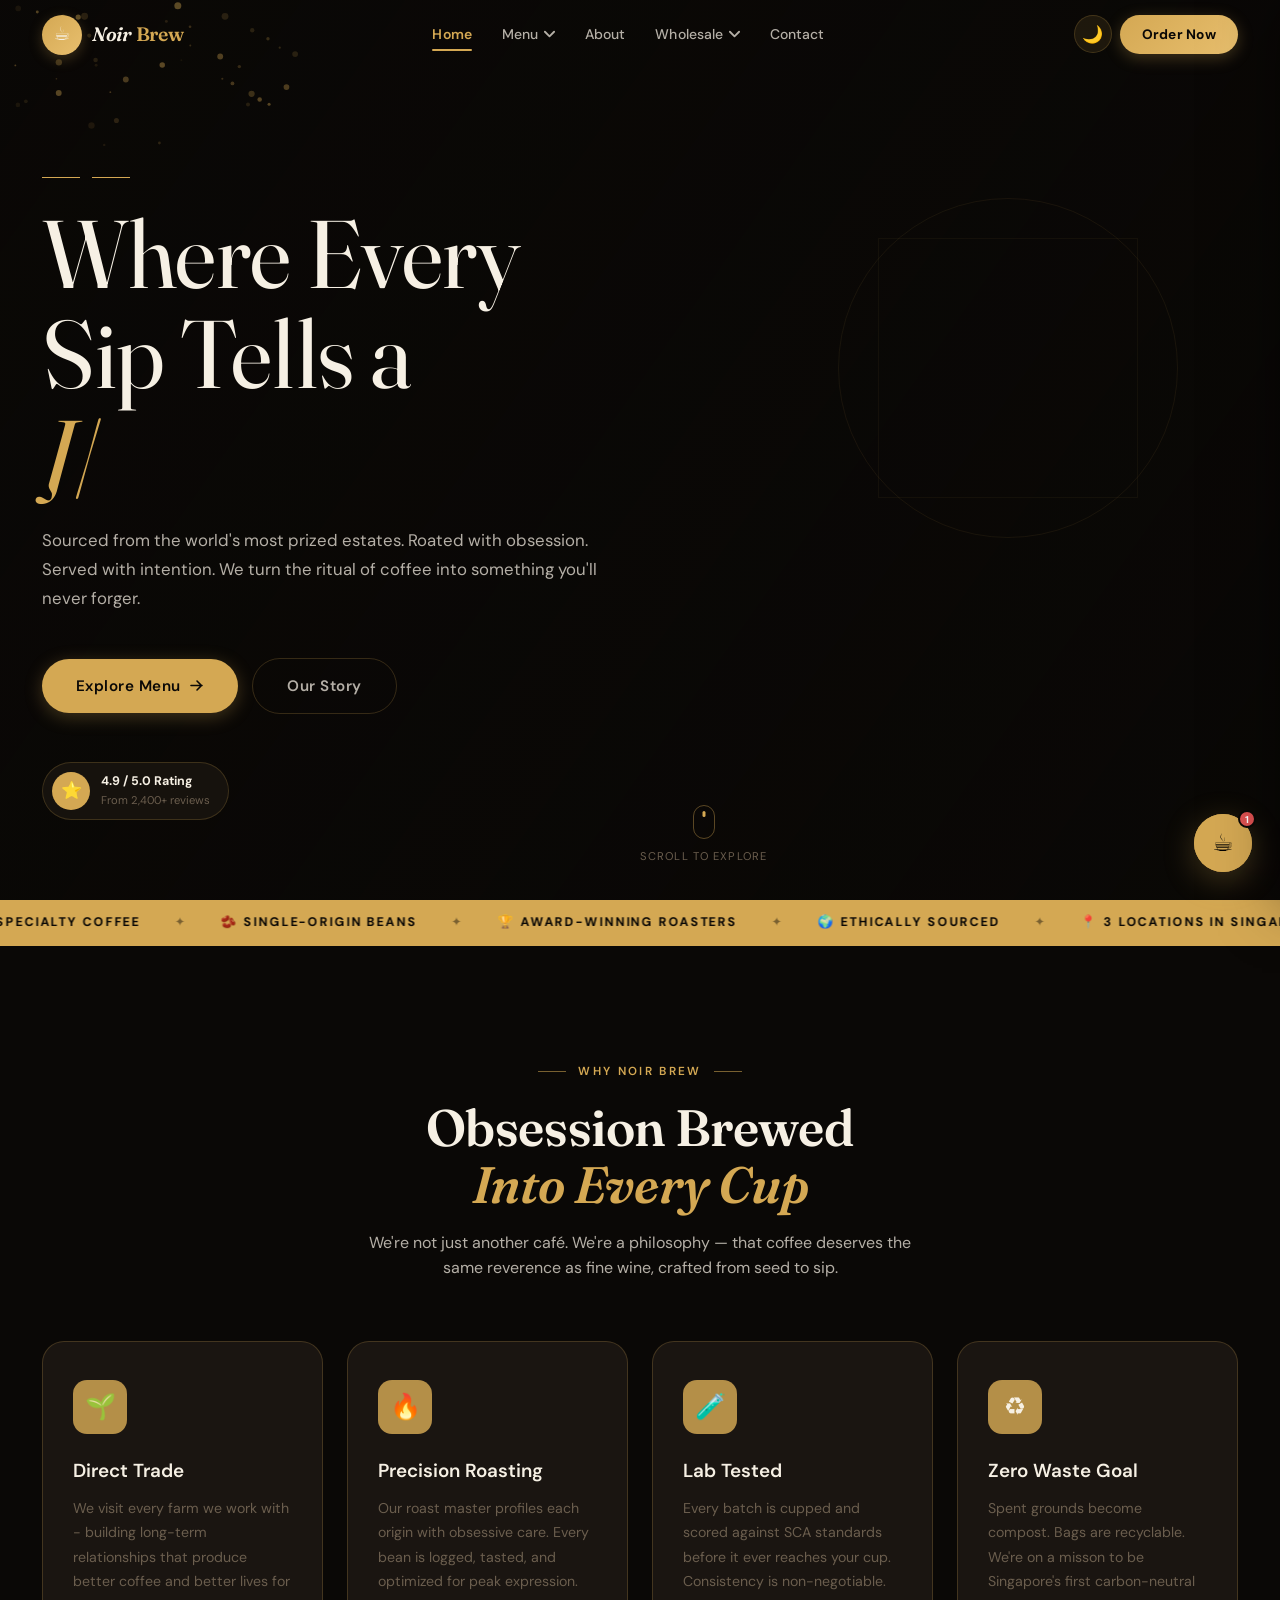
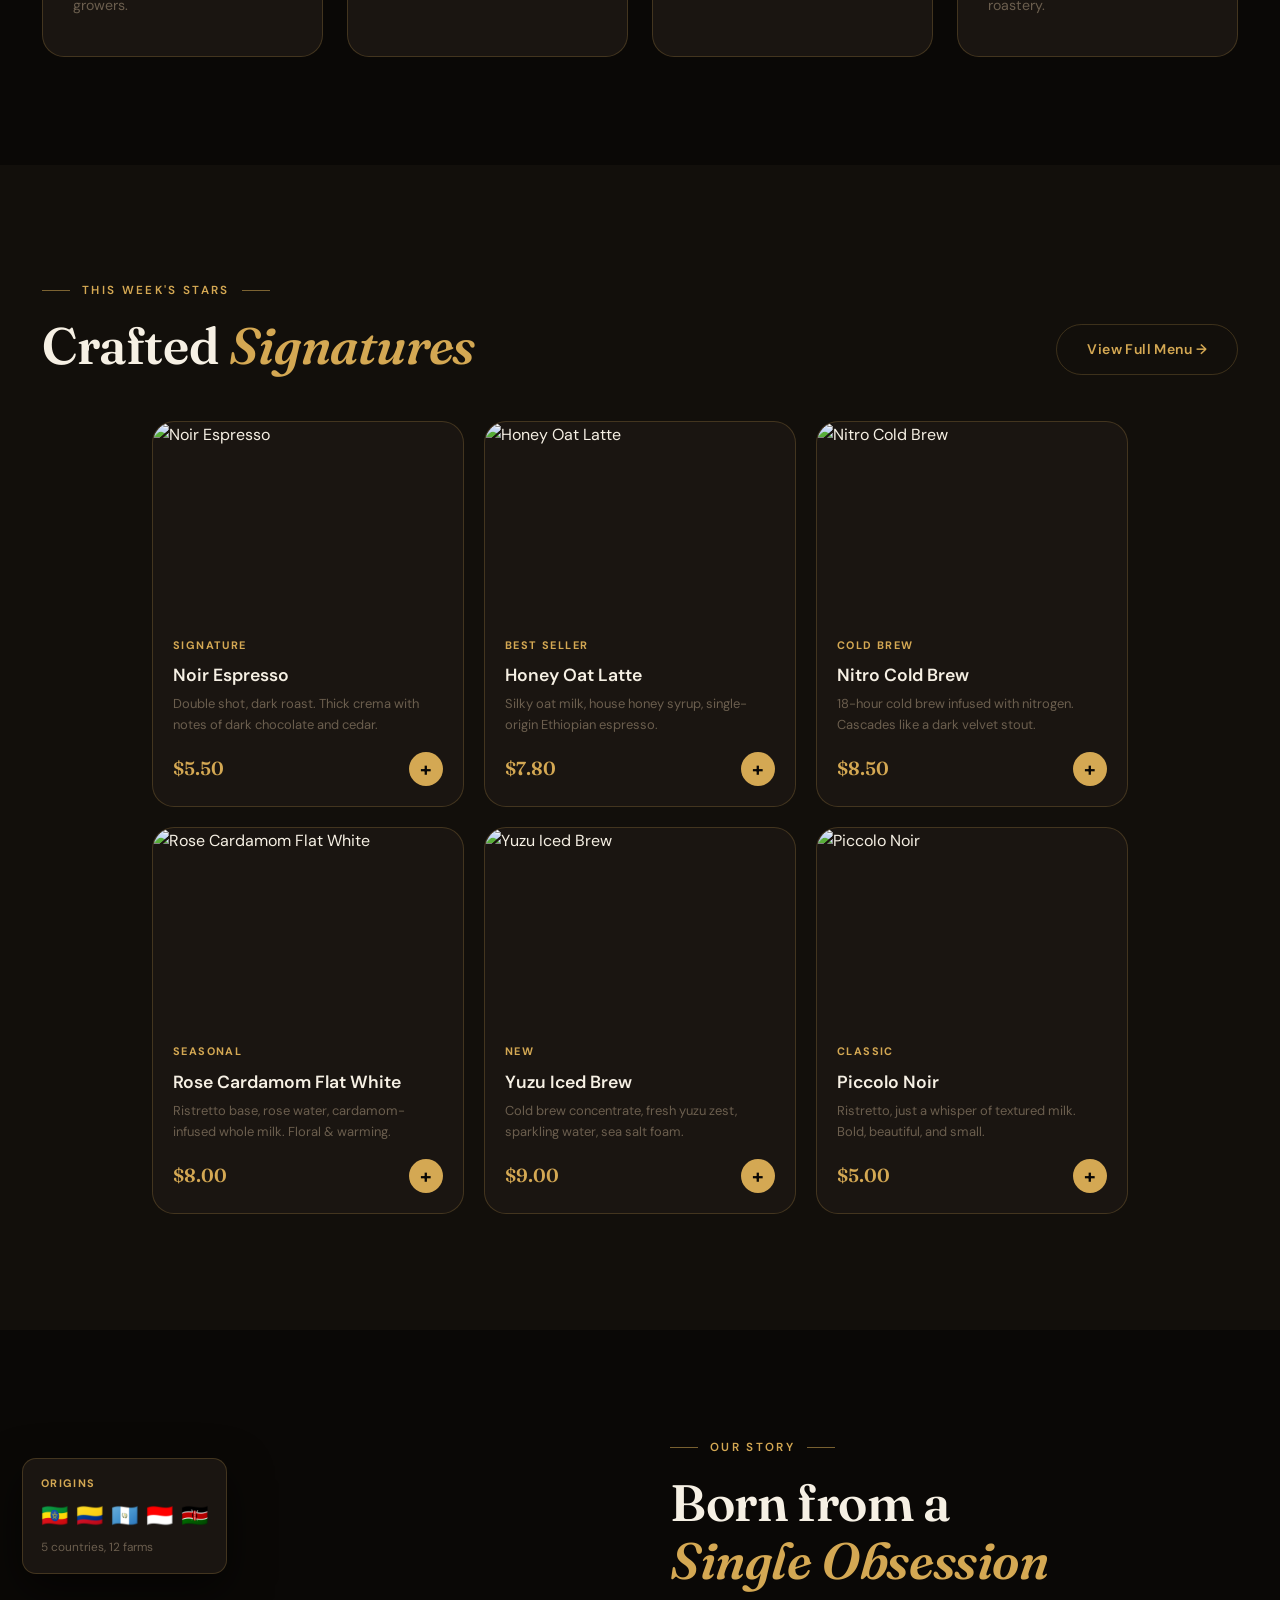
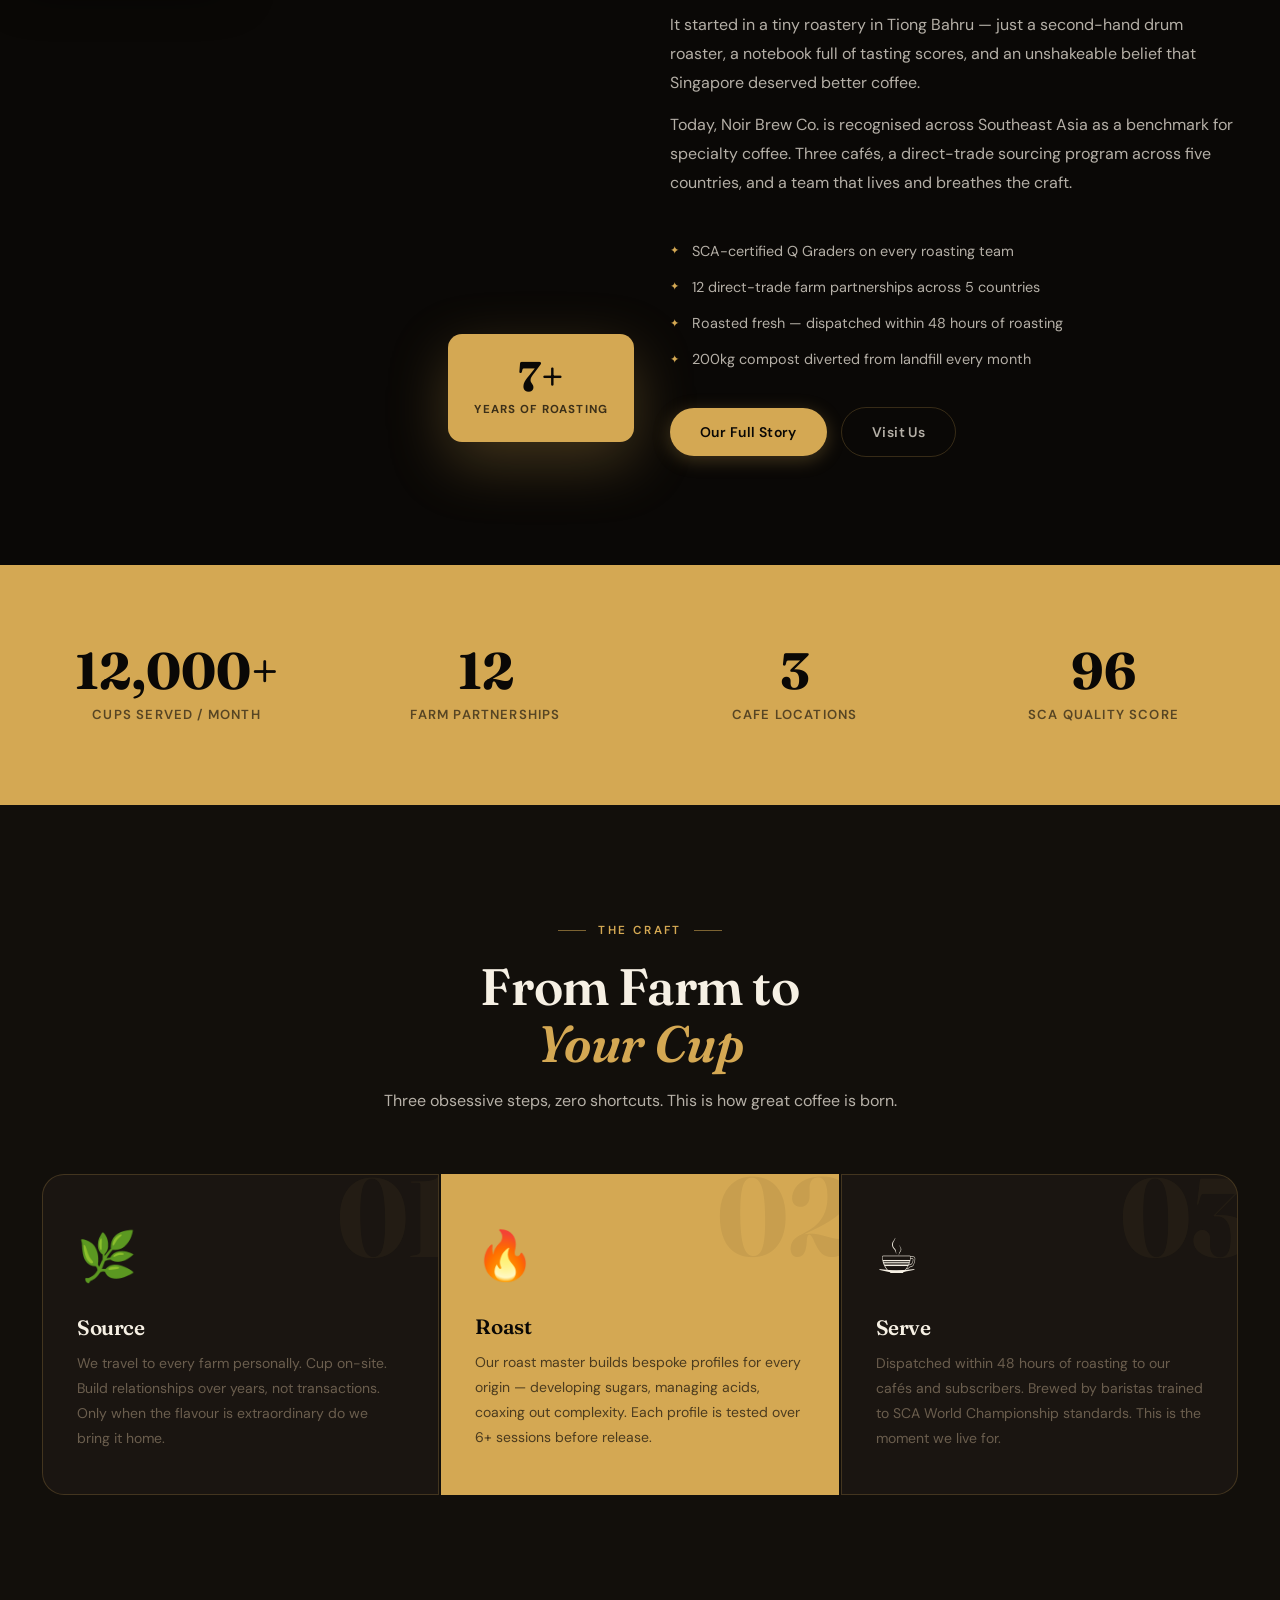
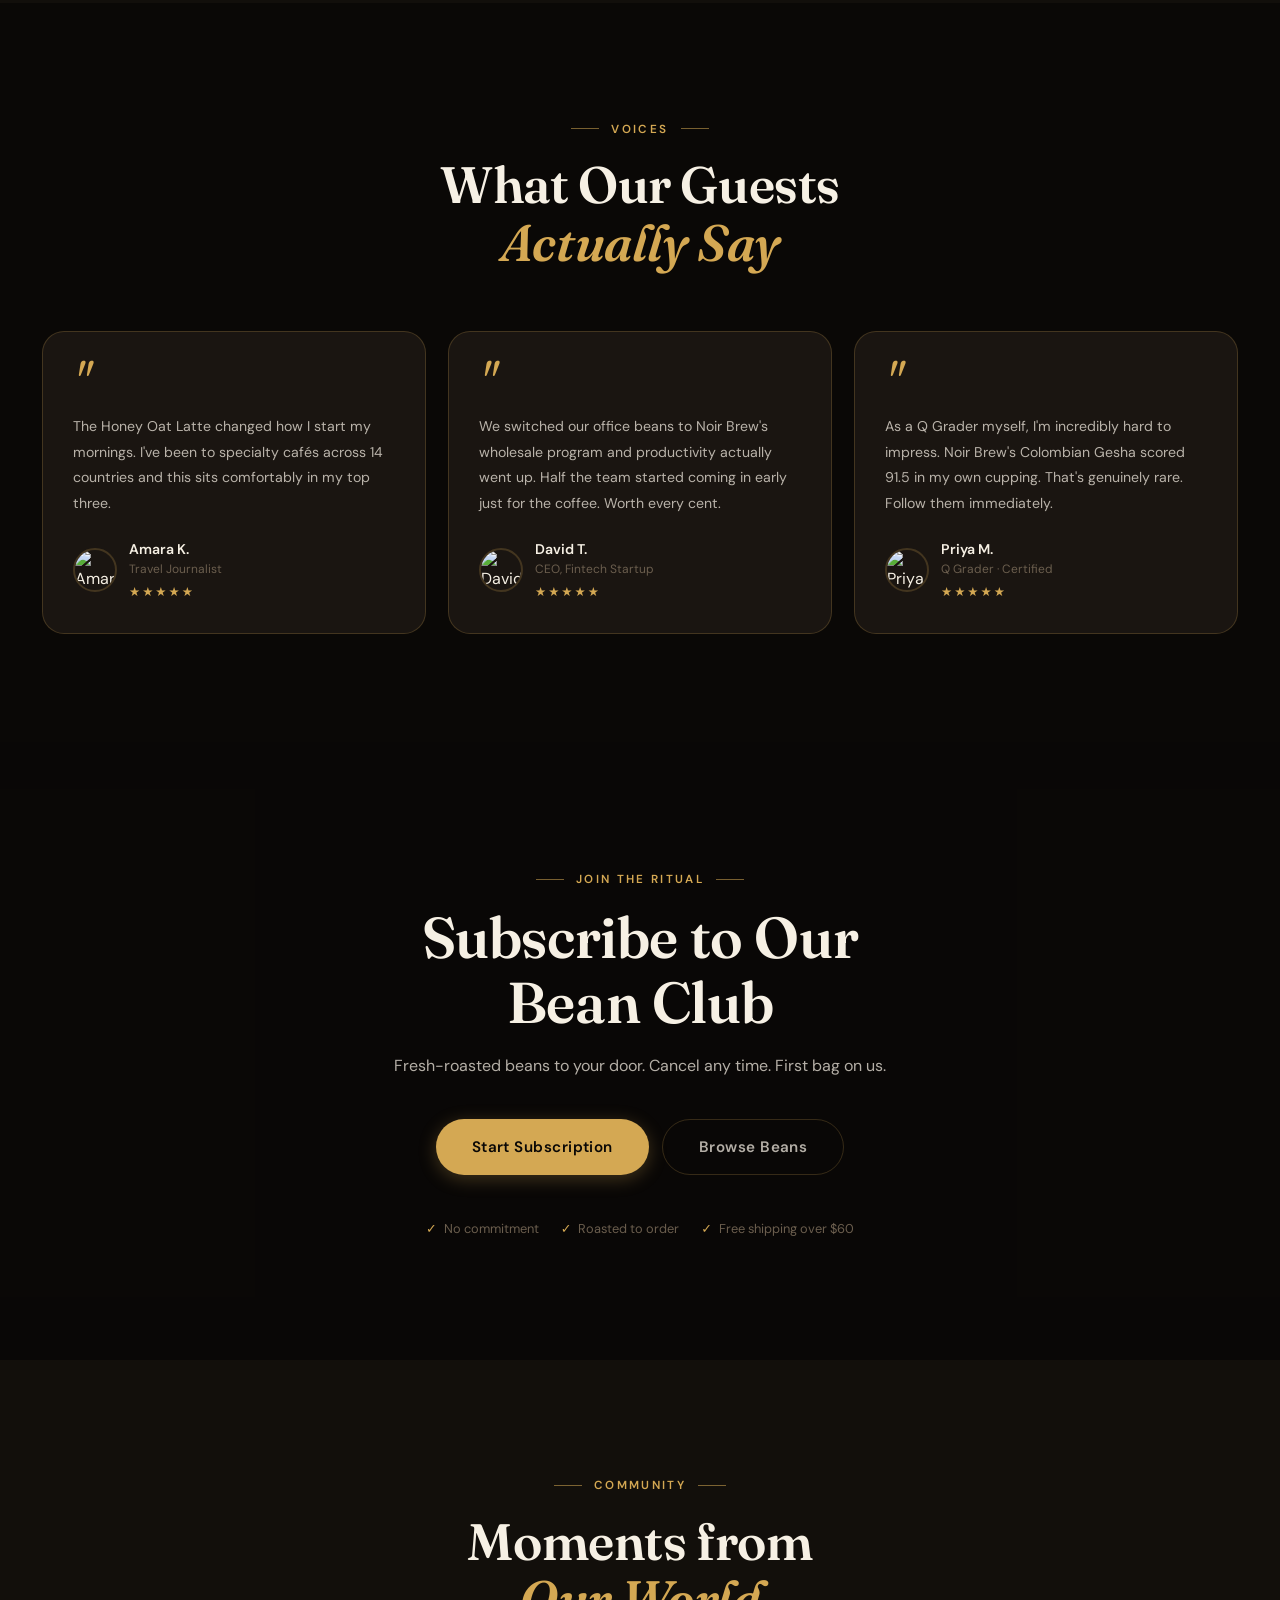
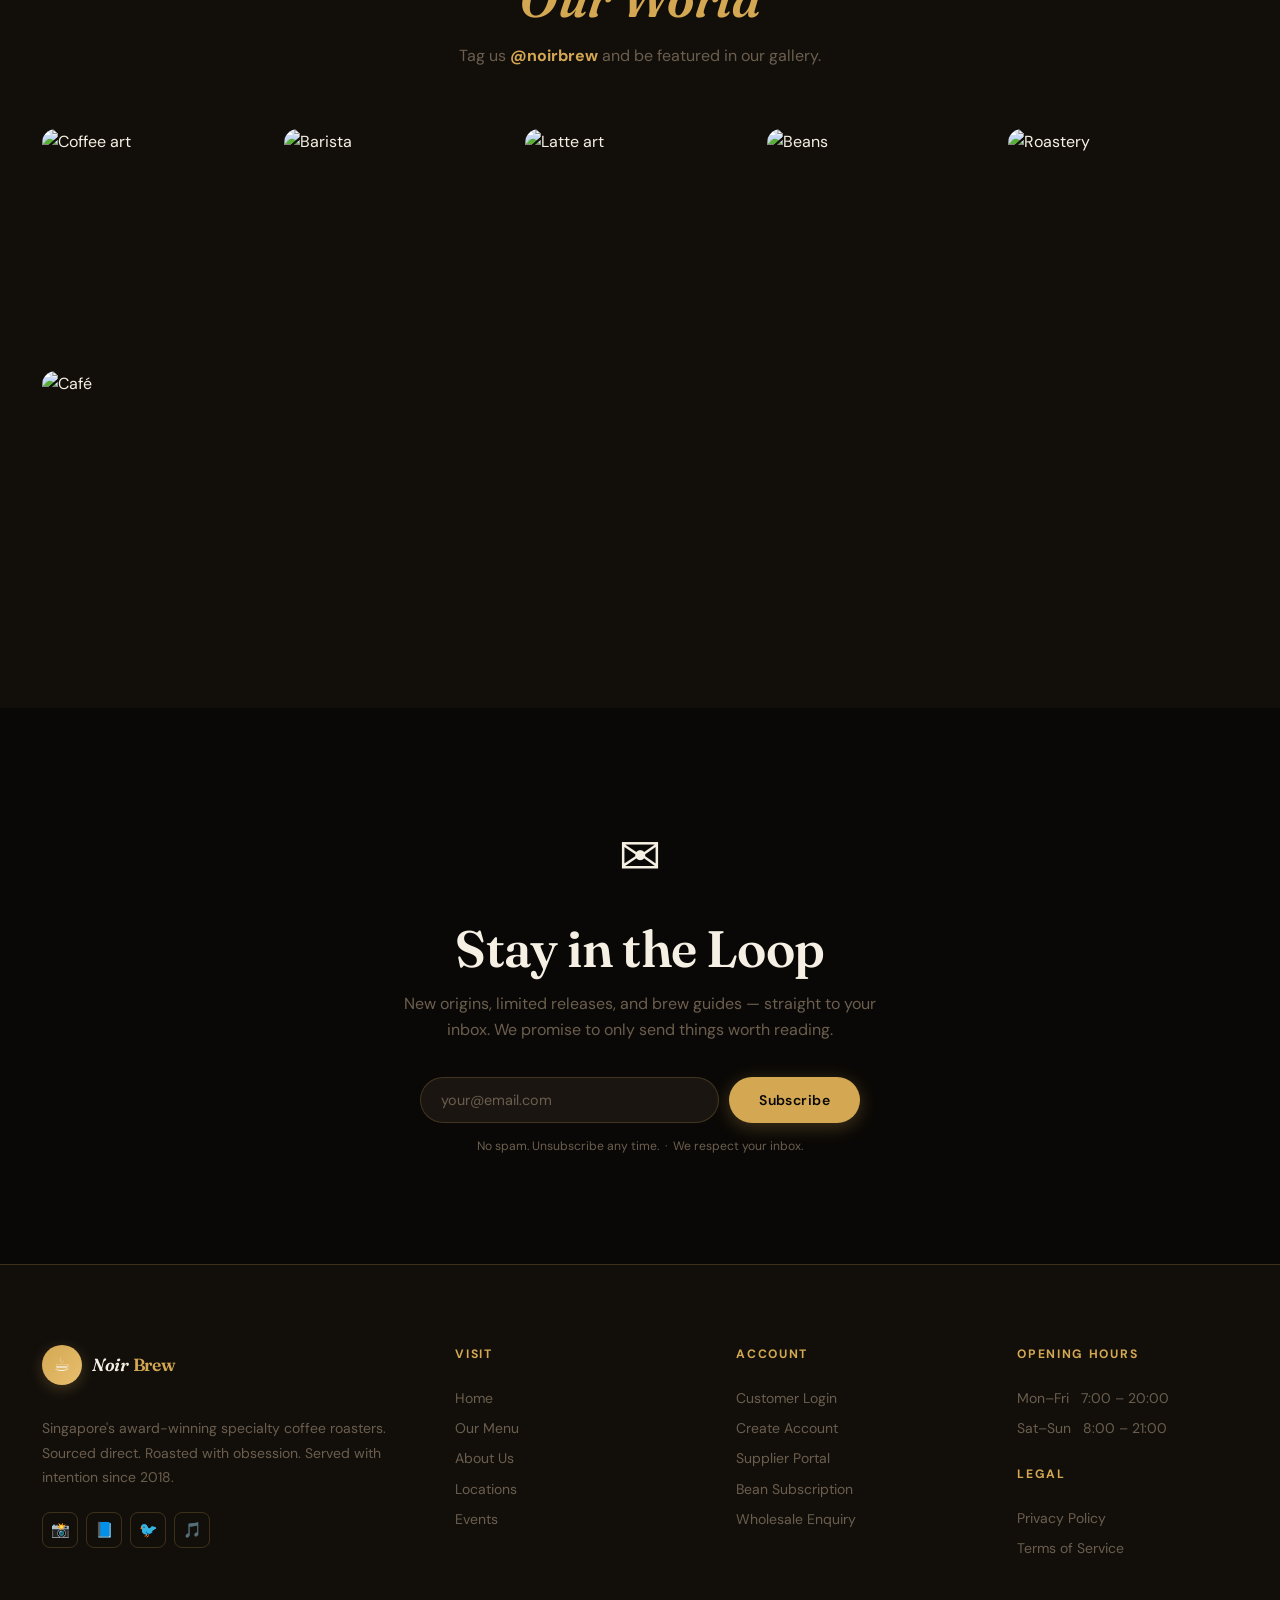
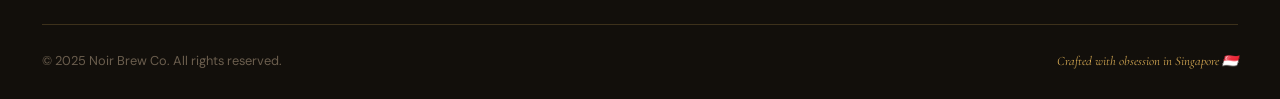
==== commit ea4cd740: "another bug fixed" ====
--- a/index.html
+++ b/index.html
@@ -10,7 +10,7 @@
     />
     <link rel="stylesheet" href="./css/style.css" />
     <link rel="stylesheet" href="./css/animations.css" />
-    <link rel="stylesheet" href="./css/navbar.css">
+    <link rel="stylesheet" href="./css/navbar.css" />
   </head>
   <body>
     <!-- PAGE LOADER -->
@@ -289,7 +289,7 @@
       <div class="container hero__content">
         <div class="hero__tag">
           <span></span>
-          Est. 2018 &nbsp; Singapores's finest specialty roaster
+
           <span></span>
         </div>
 
@@ -926,7 +926,9 @@
               <button
                 class="add-btn"
                 onclick="addToast('Piccolo Noir added to cart ☕')"
-              ></button>
+              >
+                +
+              </button>
             </div>
           </div>
         </div>
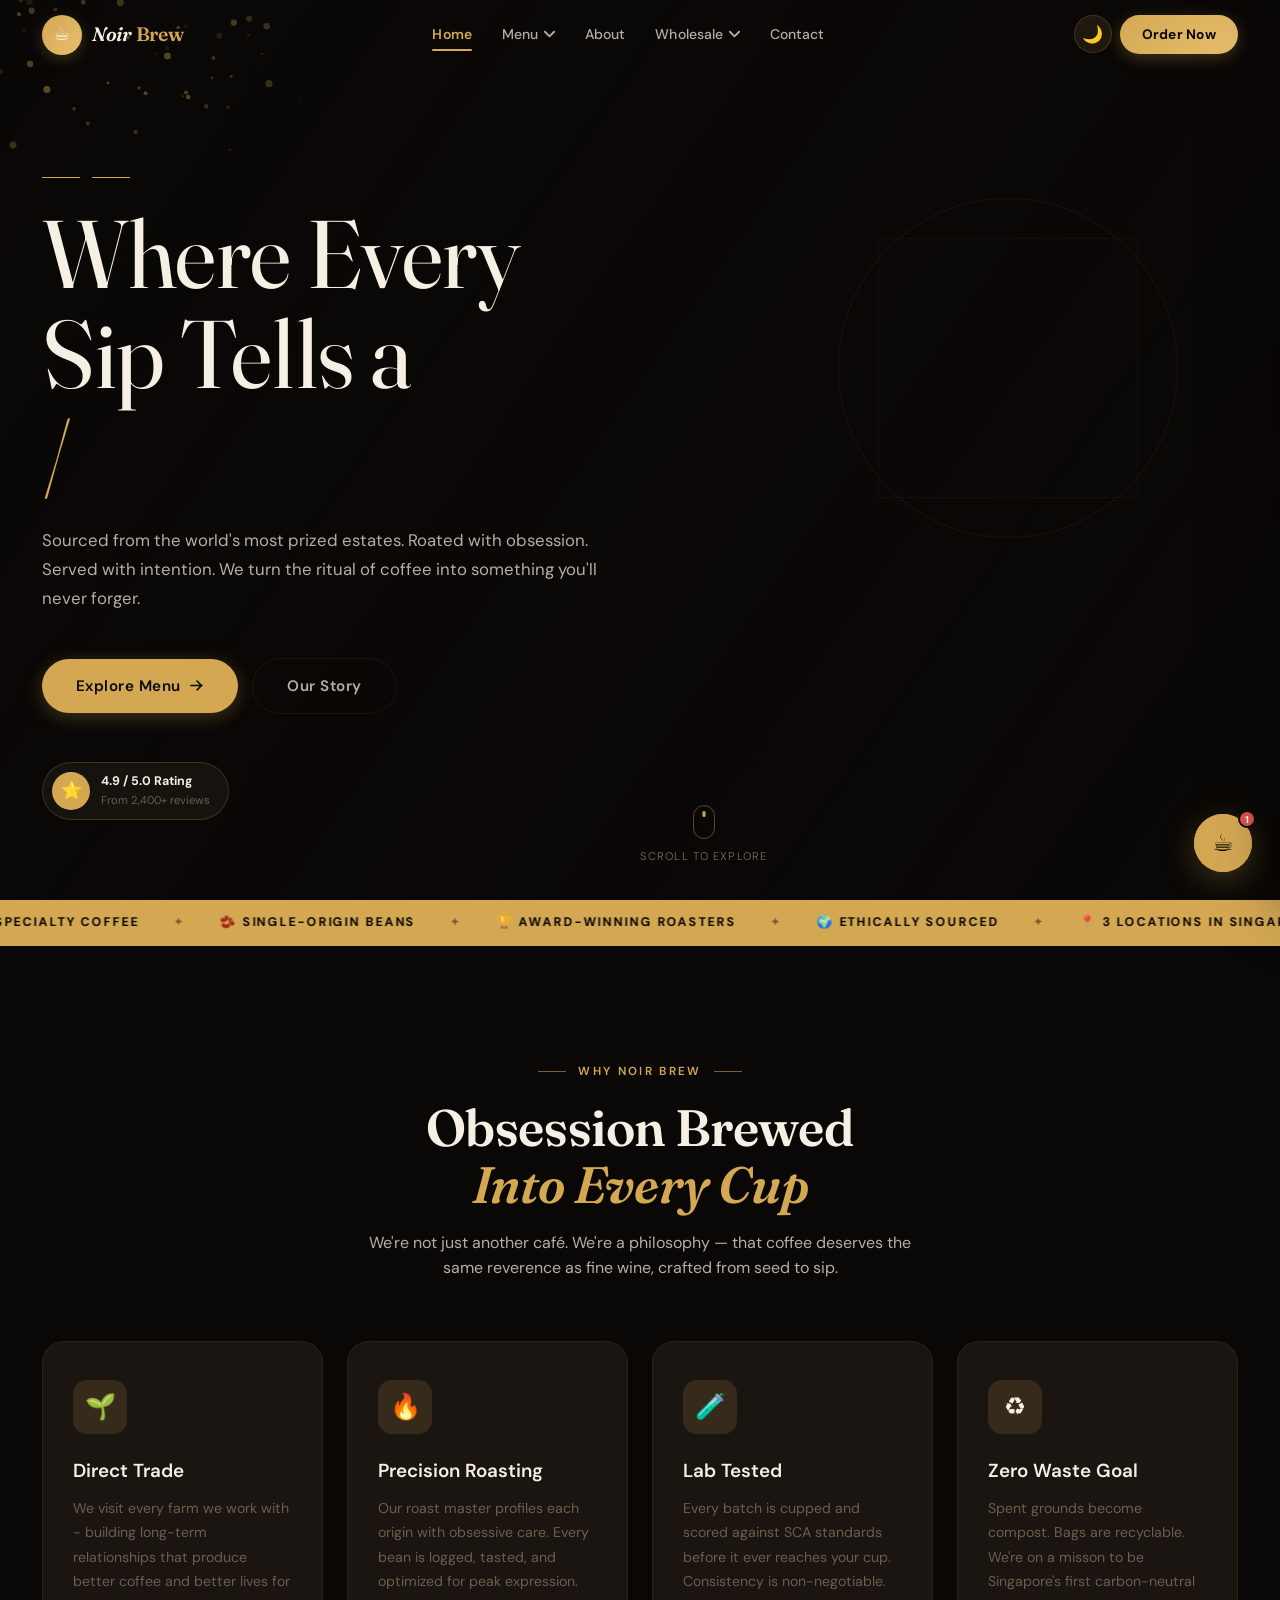
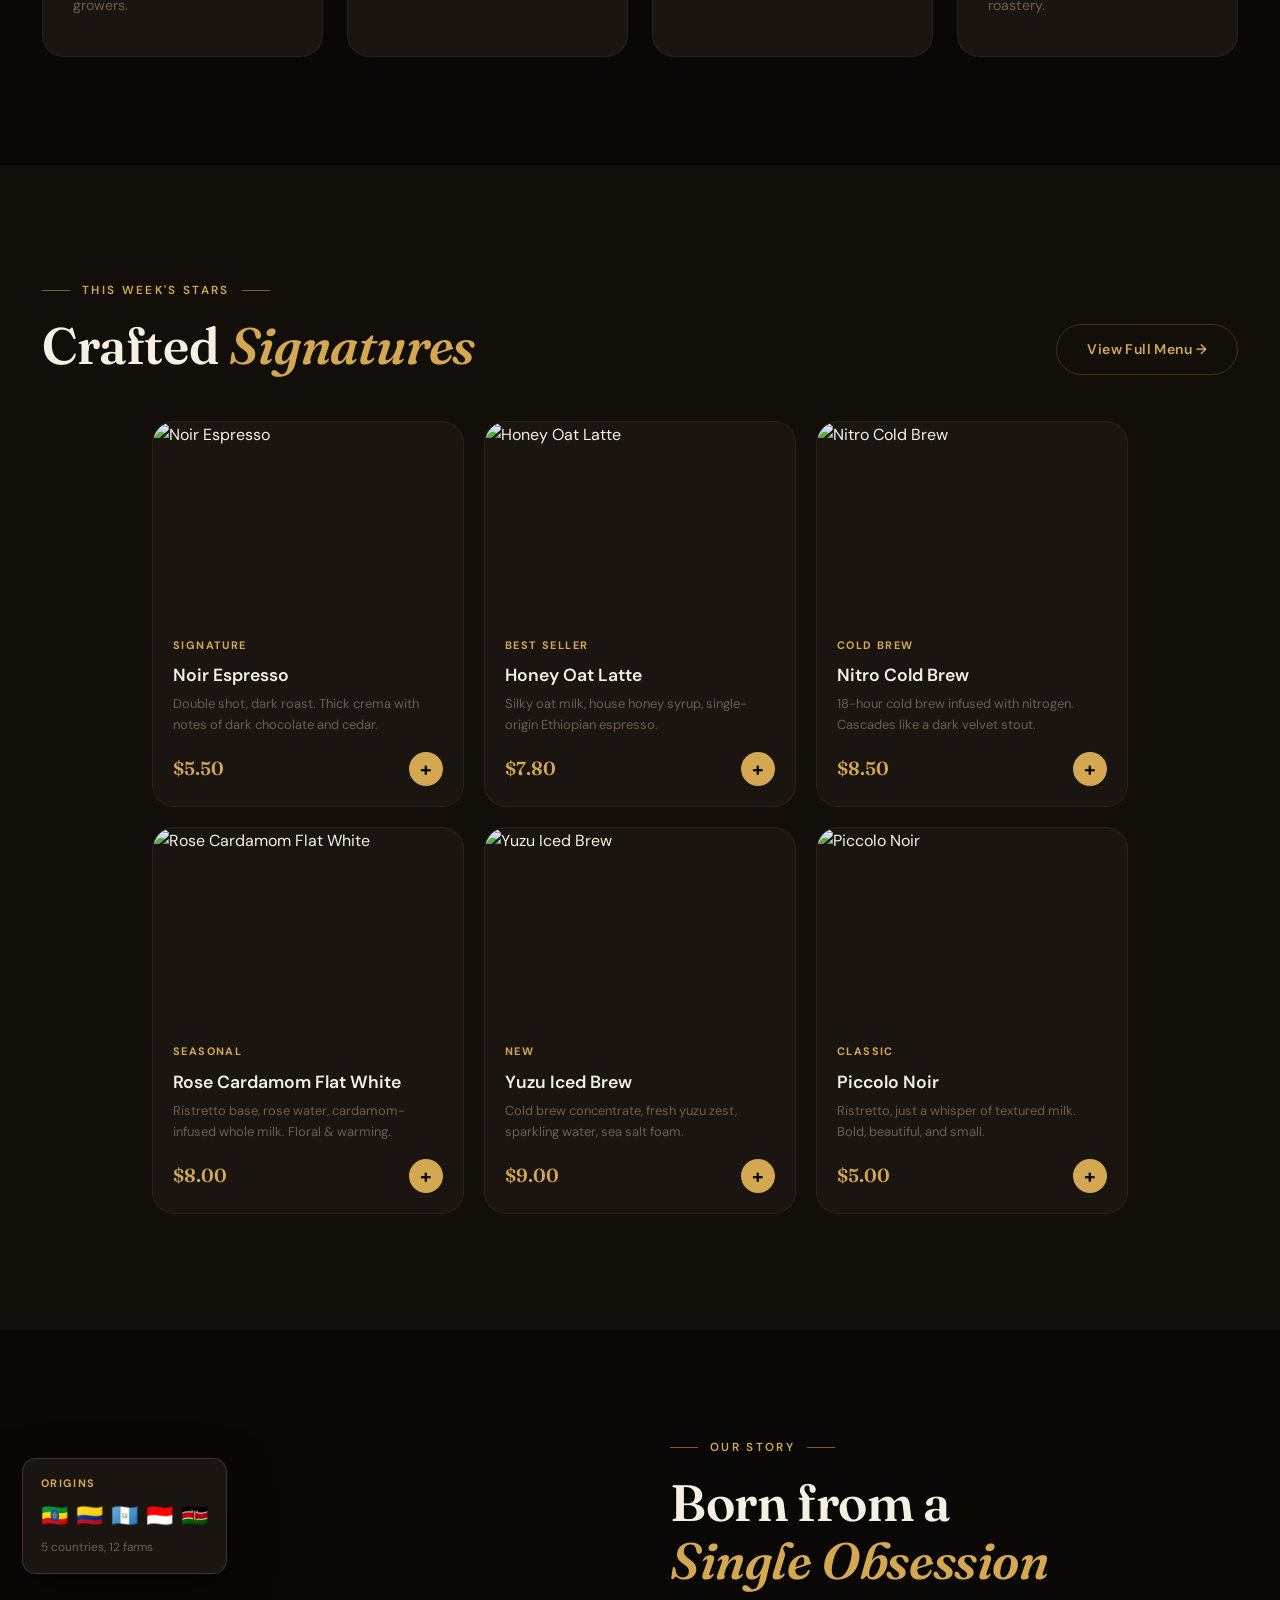
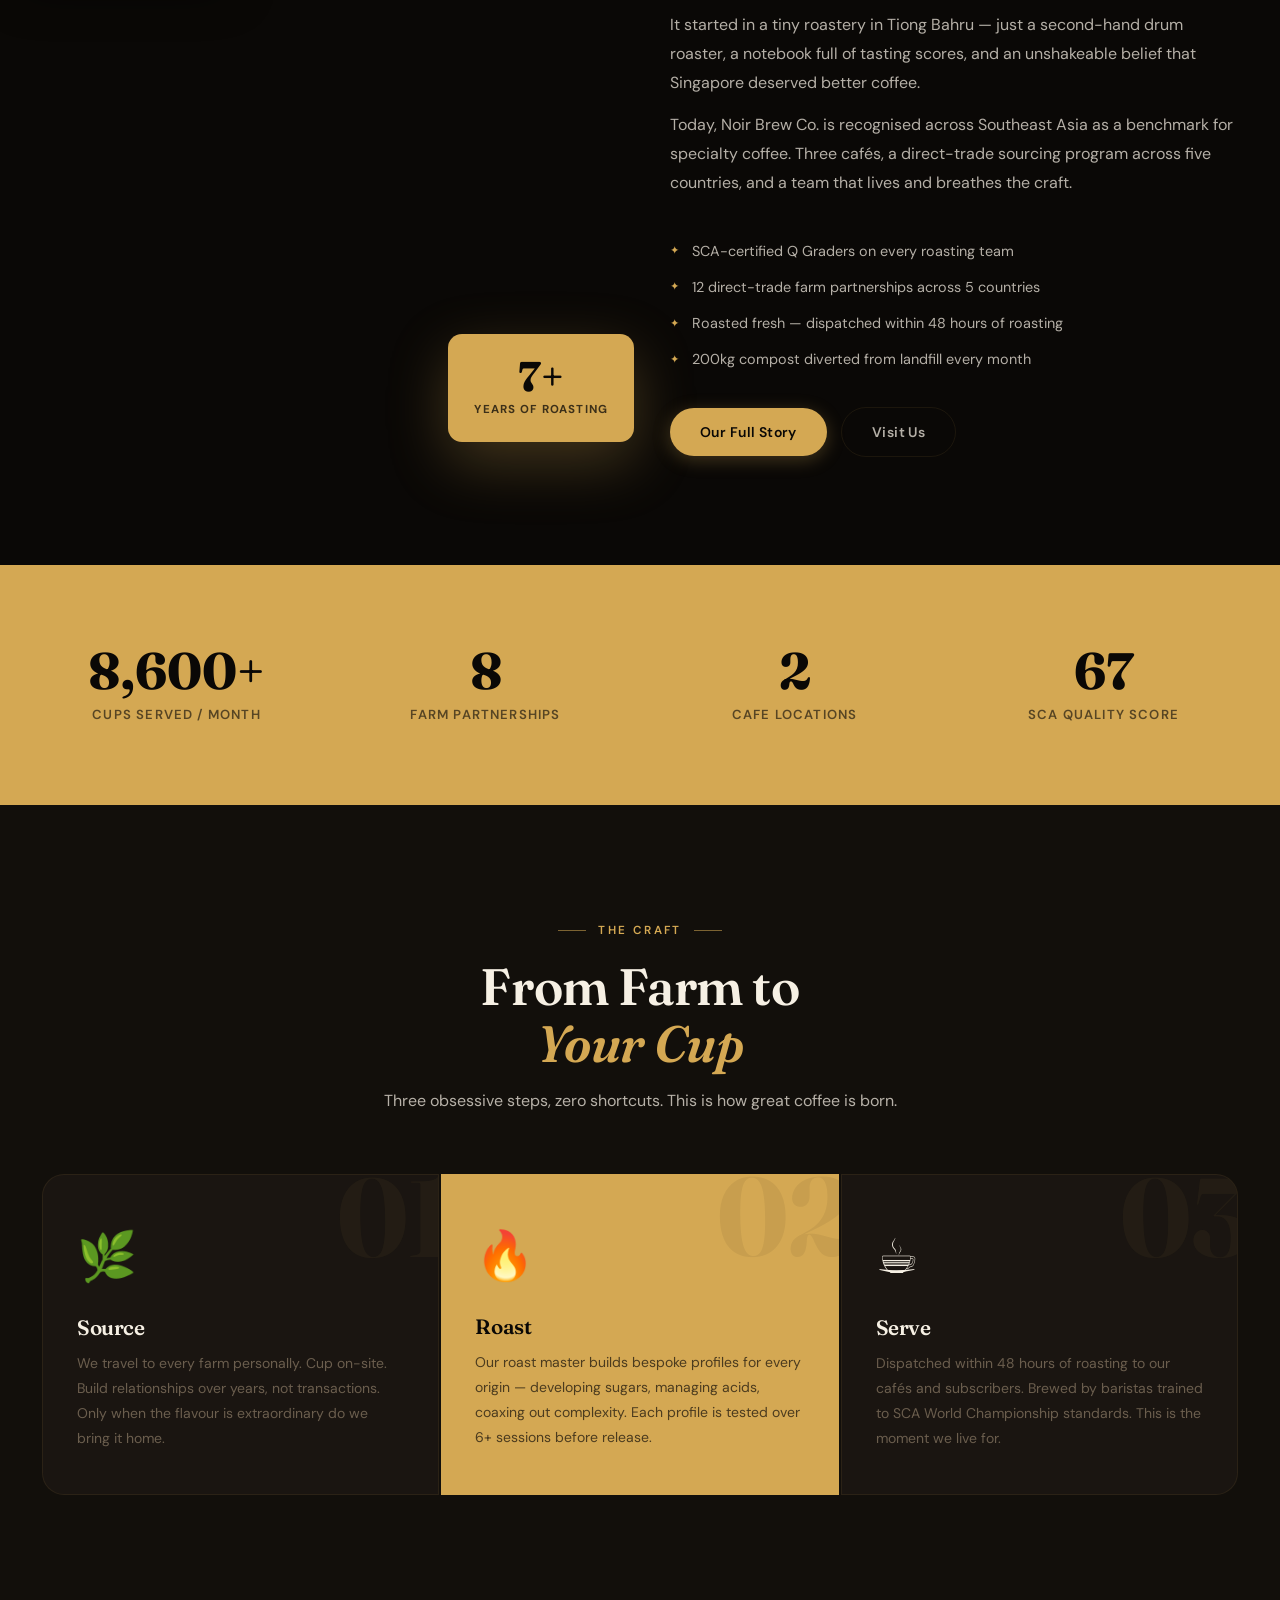
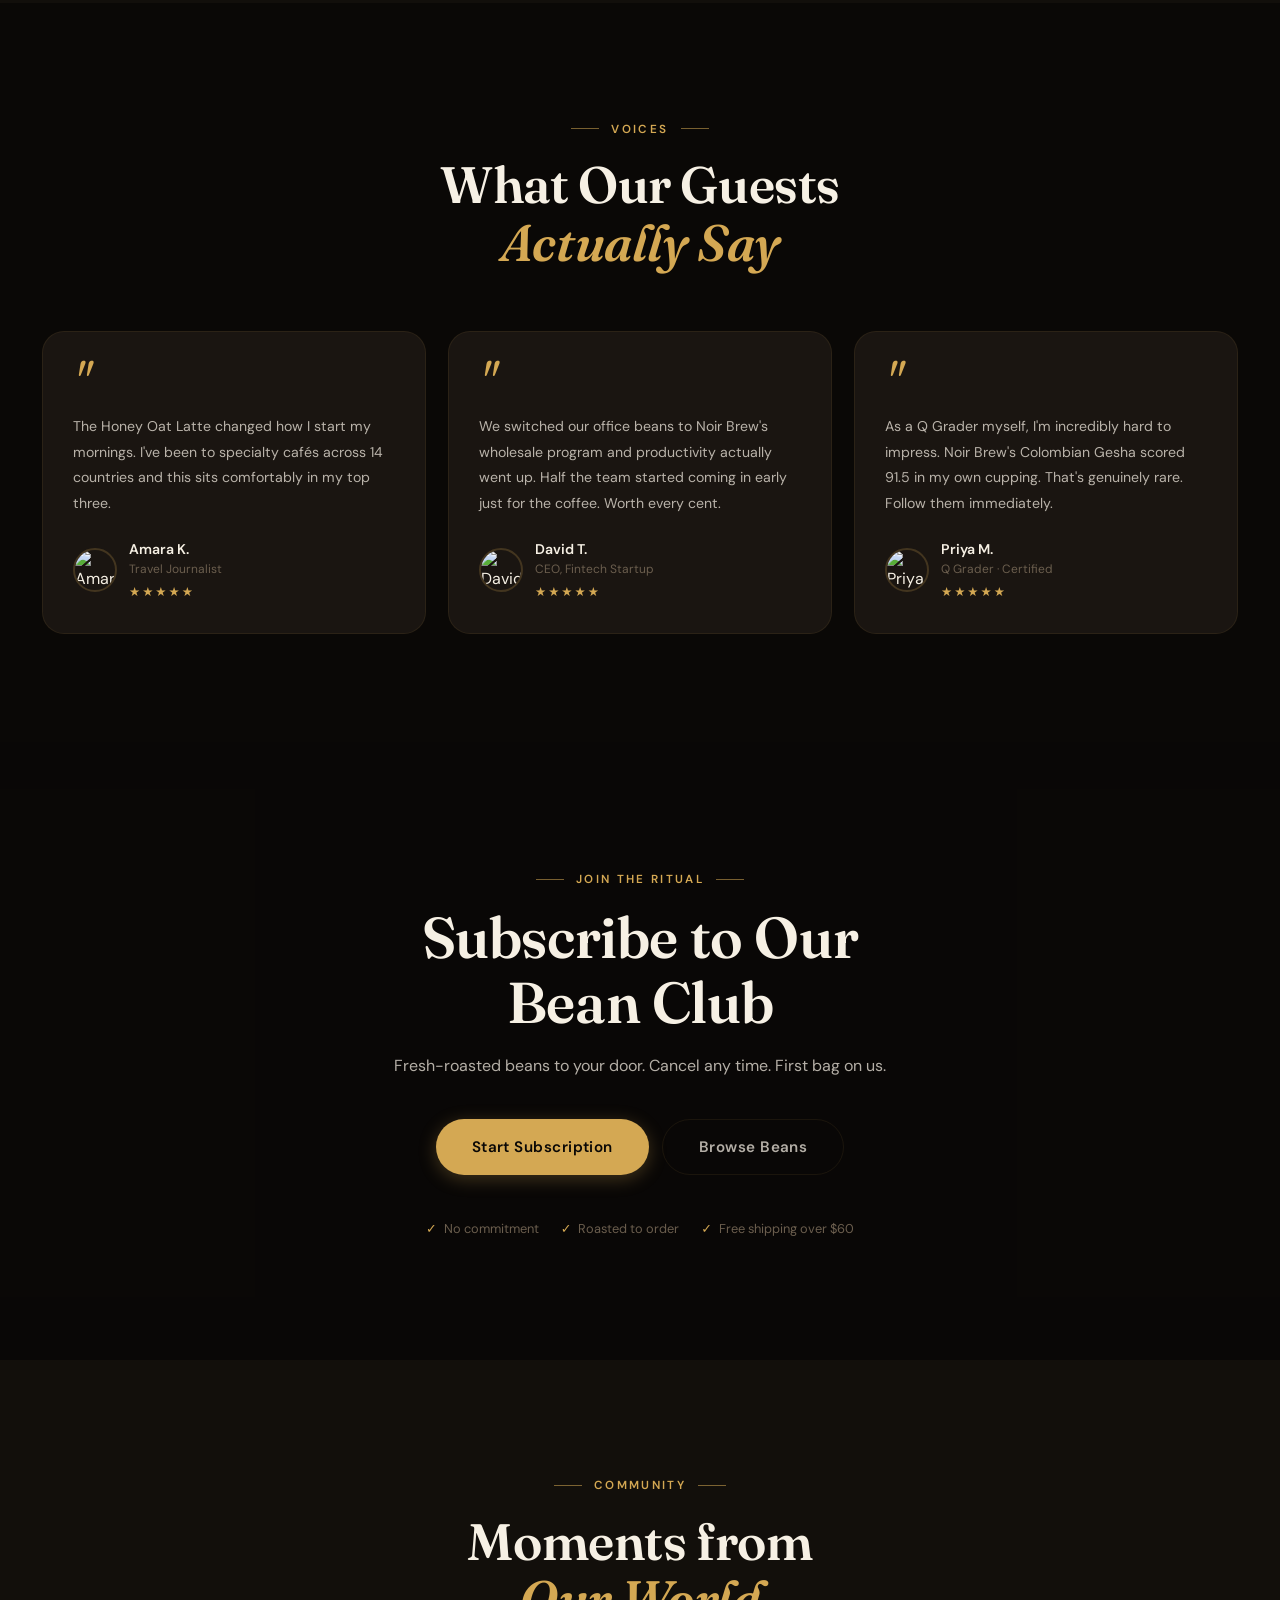
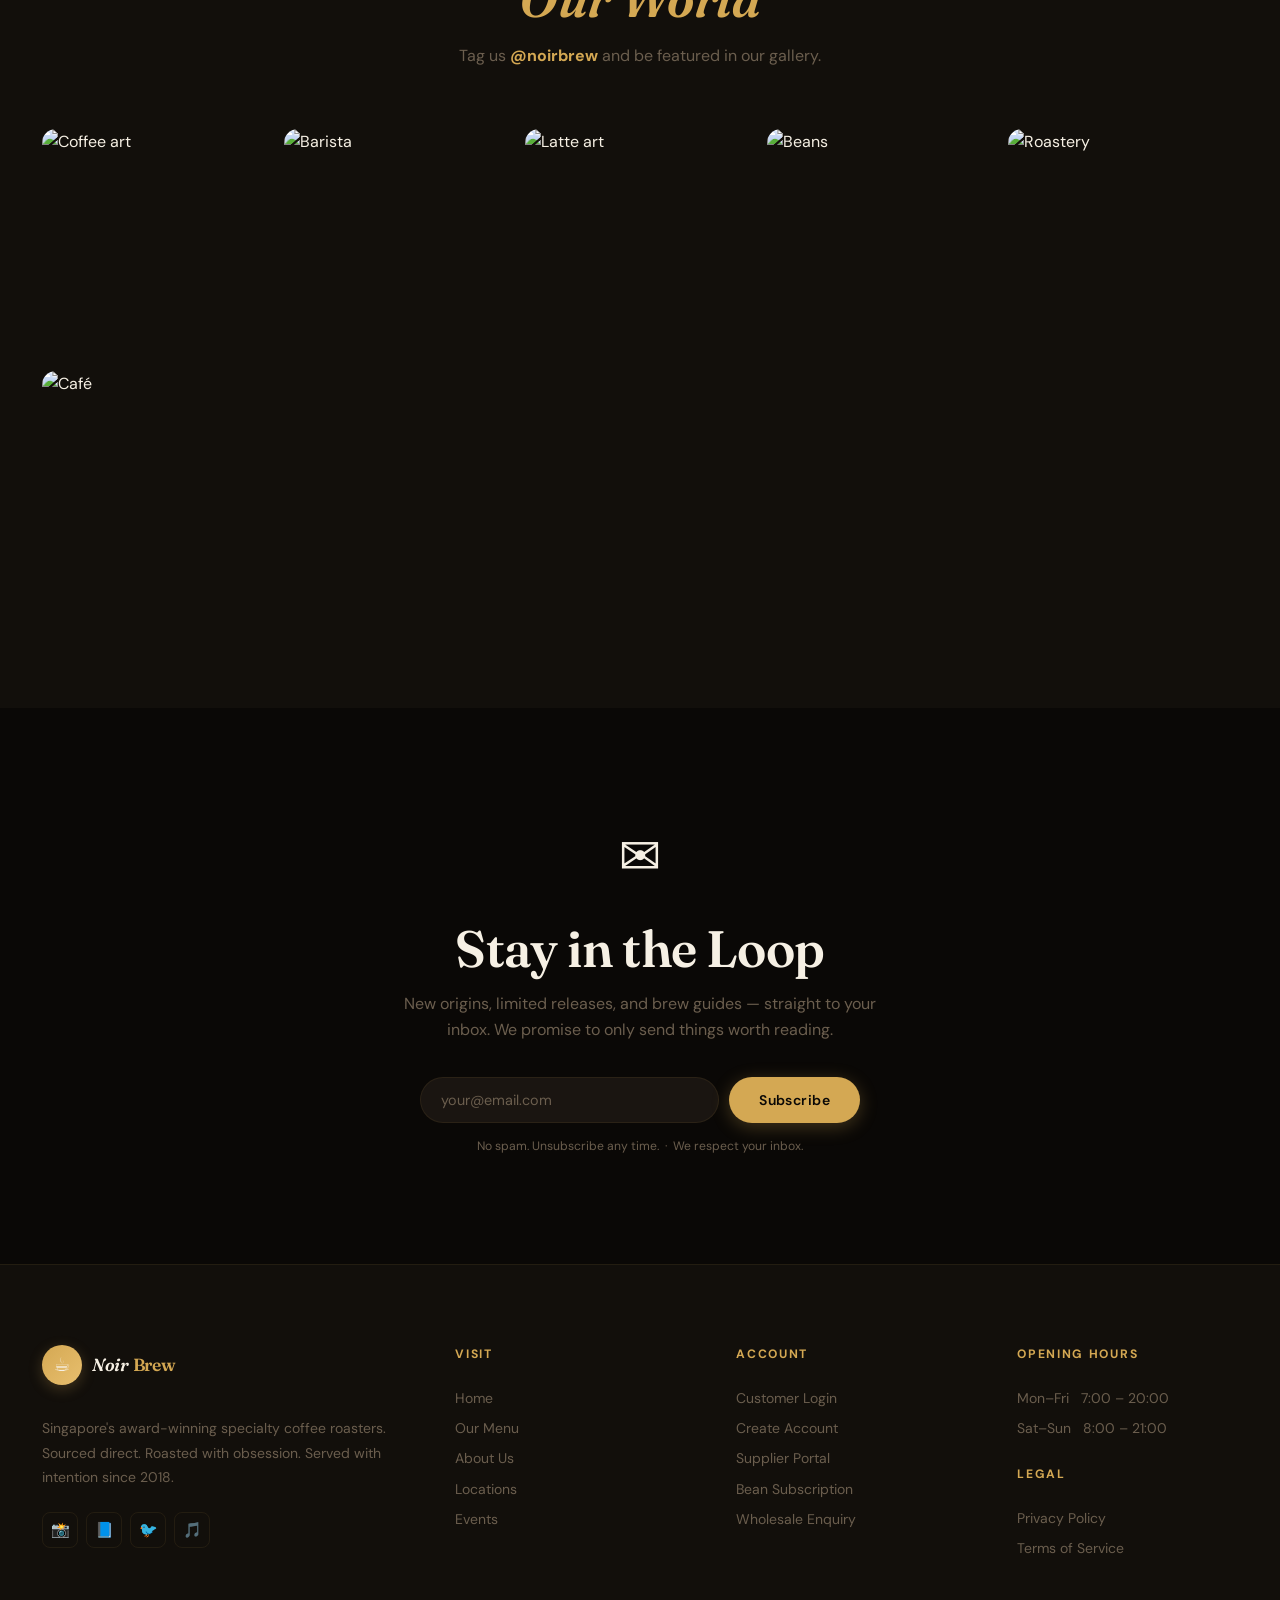
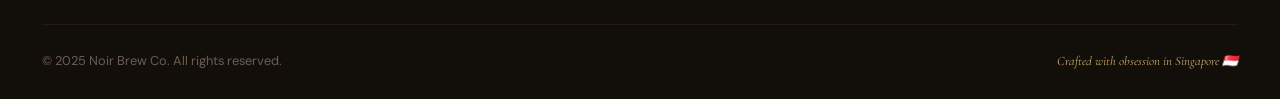
==== commit 0bb2e97e: "file linked" ====
--- a/index.html
+++ b/index.html
@@ -11,6 +11,7 @@
     <link rel="stylesheet" href="./css/style.css" />
     <link rel="stylesheet" href="./css/animations.css" />
     <link rel="stylesheet" href="./css/navbar.css" />
+    <link rel="stylesheet" href="./css/theme.css" />
   </head>
   <body>
     <!-- PAGE LOADER -->
--- a/css/theme.css
+++ b/css/theme.css
@@ -0,0 +1,474 @@
+/* DARK THEME */
+:root,
+[data-theme="dark"] {
+  --c-bg: #0a0806;
+  --c-bg-alt: #120f0b;
+  --c-bg-card: #1a1511;
+  --c-bg-raised: #231a10;
+  --c-bg-elevated: #2a2015;
+
+  --c-gold: #d4a853;
+  --c-gold-glow: rgba(212, 168, 83, 0.15);
+  --c-gold-hover: #e8bf6e;
+  --c-gold-bright: #f5d186;
+  --c-gold-dark: #9e7c3a;
+
+  --c-cream: #f6f0e4;
+  --c-cream-dim: rgba(246, 240, 228, 0.72);
+  --c-cream-mute: rgba(246, 240, 228, 0.42);
+  --c-muted: #6b5e4e;
+  --c-muted-light: #8a7560;
+
+  --c-border: rgba(212, 168, 83, 0.09);
+  --c-border-strong: rgba(212, 168, 83, 0.22);
+  --c-border-bright: rgba(212, 168, 83, 0.42);
+
+  --c-shadow: rgba(0, 0, 0, 0.55);
+  --c-shadow-gold: rgba(212, 168, 83, 0.28);
+
+  --c-glass: rgba(26, 21, 17, 0.88);
+  --c-navbar: rgba(10, 8, 6, 0.94);
+  --c-overlay: rgba(10, 8, 6, 0.78);
+
+  --c-success: #52b77a;
+  --c-error: #e05252;
+  --c-info: #5aaee8;
+  --c-warn: #e8a030;
+
+  /* Gradient backgrounds */
+  --g-gold: linear-gradient(135deg, #d4a853 0%, #e8bf6e 50%, #f5d186 100%);
+  --g-dark: linear-gradient(160deg, #0a0806 0%, #1a1511 100%);
+  --g-card: linear-gradient(145deg, rgba(26, 21, 17, 1), rgba(18, 15, 11, 1));
+}
+
+/* LIGHT THEME */
+[data-theme="light"] {
+  --c-bg: #f8f4ed;
+  --c-bg-alt: #efe8da;
+  --c-bg-card: #ffffff;
+  --c-bg-raised: #fdf9f4;
+  --c-bg-elevated: #fff;
+
+  --c-gold: #8b5a1a;
+  --c-gold-glow: rgba(139, 90, 26, 0.1);
+  --c-gold-hover: #a36c22;
+  --c-gold-bright: #c4892a;
+  --c-gold-dark: #6b4414;
+
+  --c-cream: #1c1510;
+  --c-cream-dim: rgba(28, 21, 16, 0.72);
+  --c-cream-mute: rgba(28, 21, 16, 0.45);
+  --c-muted: #8a7560;
+  --c-muted-light: #6b5e4e;
+
+  --c-border: rgba(139, 90, 26, 0.12);
+  --c-border-strong: rgba(139, 90, 26, 0.26);
+  --c-border-bright: rgba(139, 90, 26, 0.48);
+
+  --c-shadow: rgba(0, 0, 0, 0.1);
+  --c-shadow-gold: rgba(139, 90, 26, 0.2);
+
+  --c-glass: rgba(255, 252, 248, 0.92);
+  --c-navbar: rgba(248, 244, 237, 0.96);
+  --c-overlay: rgba(248, 244, 237, 0.82);
+
+  --g-gold: linear-gradient(135deg, #8b5a1a 0%, #a36c22 50%, #c4892a 100%);
+  --g-dark: linear-gradient(160deg, #f8f4ed 0%, #efe8da 100%);
+  --g-card: linear-gradient(145deg, #ffffff, #fdf9f4);
+}
+
+/* BODY TRANSITION */
+body {
+  background-color: var(--c-bg);
+  color: var(--c-cream);
+  transition:
+    background-color 0.35s ease,
+    color 0.35s ease;
+}
+
+/* THEME CURTAIN */
+#themeCurtain {
+  position: fixed;
+  inset: 0;
+  z-index: 99998;
+  pointer-events: none;
+  transform: translateY(-105%);
+  /* Layered stripes */
+  background: linear-gradient(
+    180deg,
+    #e8bf6e 0%,
+    #d4a853 30%,
+    #c49040 60%,
+    #d4a853 100%
+  );
+  box-shadow: inset 0 -8px 40px rgba(0, 0, 0, 0.25);
+}
+
+@keyframes curtainDrop {
+  0% {
+    transform: translateY(-105%);
+  }
+  38% {
+    transform: translateY(0);
+  }
+  62% {
+    transform: translateY(0);
+  }
+  100% {
+    transform: translateY(105%);
+  }
+}
+
+#themeCurtain.dropping {
+  animation: curtainDrop 0.78s cubic-bezier(0.42, 0, 0.58, 1) forwards;
+}
+
+/* Sheen on curtain */
+#themeCurtain::after {
+  content: "";
+  position: absolute;
+  inset: 0;
+  background: linear-gradient(
+    45deg,
+    transparent 35%,
+    rgba(255, 255, 255, 0.25) 50%,
+    transparent 65%
+  );
+  background-size: 200% 200%;
+  animation: curtainSheen 0.78s ease forwards;
+}
+@keyframes curtainSheen {
+  0% {
+    background-position: -100% 0;
+  }
+  100% {
+    background-position: 200% 0;
+  }
+}
+/* SCROLL PROGRESS BAR */
+#scrollProgress {
+  position: fixed;
+  top: 0;
+  left: 0;
+  height: 3px;
+  z-index: 99999;
+  width: 0%;
+  transition: width 0.08s linear;
+  pointer-events: none;
+  background: linear-gradient(
+    90deg,
+    var(--c-gold),
+    var(--c-gold-bright),
+    var(--c-gold)
+  );
+  background-size: 200% 100%;
+  animation: progressShimmer 2s linear infinite;
+  border-radius: 0 999px 999px 0;
+  box-shadow:
+    0 0 12px rgba(212, 168, 83, 0.5),
+    0 0 4px rgba(212, 168, 83, 0.8);
+}
+@keyframes progressShimmer {
+  0% {
+    background-position: -100% 0;
+  }
+  100% {
+    background-position: 200% 0;
+  }
+}
+
+/* TOAST WRAP */
+#toastWrap {
+  position: fixed;
+  bottom: 90px;
+  left: 50%;
+  transform: translateX(-50%);
+  z-index: 9998;
+  display: flex;
+  flex-direction: column;
+  gap: 9px;
+  align-items: center;
+  pointer-events: none;
+  width: max-content;
+  max-width: calc(100vw - 32px);
+}
+
+.toast {
+  display: flex;
+  align-items: center;
+  gap: 11px;
+  padding: 12px 20px 12px 15px;
+  border-radius: 14px;
+  font-size: 0.865rem;
+  font-weight: 500;
+  color: var(--c-cream);
+  background: rgba(26, 21, 17, 0.96);
+  border: 1px solid rgba(212, 168, 83, 0.18);
+  box-shadow:
+    0 12px 44px rgba(0, 0, 0, 0.45),
+    0 0 0 1px rgba(212, 168, 83, 0.06);
+  backdrop-filter: blur(18px);
+  -webkit-backdrop-filter: blur(18px);
+  pointer-events: all;
+  white-space: nowrap;
+  max-width: 380px;
+  animation: toastSlideUp 0.42s cubic-bezier(0.16, 1, 0.3, 1) both;
+  position: relative;
+  overflow: hidden;
+}
+
+/* Coloured left accent */
+.toast::before {
+  content: "";
+  position: absolute;
+  left: 0;
+  top: 0;
+  bottom: 0;
+  width: 3px;
+  border-radius: 14px 0 0 14px;
+}
+.toast.ok {
+  --tc: #52b77a;
+}
+.toast.err {
+  --tc: #e05252;
+}
+.toast.info {
+  --tc: #d4a853;
+}
+.toast.warn {
+  --tc: #e8a030;
+}
+.toast::before {
+  background: var(--tc, var(--c-gold));
+}
+
+/* Icon prefix */
+.toast__icon {
+  font-size: 18px;
+  flex-shrink: 0;
+  line-height: 1;
+  filter: drop-shadow(0 0 6px currentColor);
+}
+/* Progress bar within toast */
+.toast__bar {
+  position: absolute;
+  bottom: 0;
+  left: 0;
+  height: 2px;
+  background: var(--tc, var(--c-gold));
+  border-radius: 0 0 14px 0;
+  animation: toastBar var(--toast-dur, 3.2s) linear forwards;
+  opacity: 0.6;
+}
+@keyframes toastBar {
+  from {
+    width: 100%;
+  }
+  to {
+    width: 0%;
+  }
+}
+
+@keyframes toastSlideUp {
+  from {
+    opacity: 0;
+    transform: translateY(18px) scale(0.94);
+  }
+  to {
+    opacity: 1;
+    transform: translateY(0) scale(1);
+  }
+}
+@keyframes toastFadeOut {
+  to {
+    opacity: 0;
+    transform: translateY(-10px) scale(0.92);
+  }
+}
+.toast.leaving {
+  animation: toastFadeOut 0.38s ease forwards;
+}
+
+[data-theme="light"] .toast {
+  background: rgba(255, 252, 248, 0.97);
+  color: var(--c-cream);
+  border-color: rgba(122, 80, 32, 0.14);
+  box-shadow: 0 12px 44px rgba(0, 0, 0, 0.1);
+}
+
+/* PAGE LOADER */
+#pageLoader {
+  position: fixed;
+  inset: 0;
+  background: #0a0806;
+  z-index: 99999;
+  display: flex;
+  flex-direction: column;
+  align-items: center;
+  justify-content: center;
+  gap: 26px;
+  transition:
+    opacity 0.65s cubic-bezier(0.16, 1, 0.3, 1),
+    visibility 0.65s;
+}
+#pageLoader.done {
+  opacity: 0;
+  visibility: hidden;
+  pointer-events: none;
+}
+
+/* Animated cup SVG */
+.loader__cup {
+  width: 64px;
+  height: 64px;
+}
+
+/* Steam keyframe */
+@keyframes steamRise {
+  0% {
+    transform: translateY(0) scaleX(1);
+    opacity: 0.7;
+  }
+  50% {
+    transform: translateY(-16px) scaleX(1.3);
+    opacity: 0.45;
+  }
+  100% {
+    transform: translateY(-30px) scaleX(0.7);
+    opacity: 0;
+  }
+}
+
+.loader__logo {
+  font-family: var(--font-display, "Fraunces", serif);
+  font-style: italic;
+  font-size: 1.55rem;
+  font-weight: 600;
+  color: #d4a853;
+  letter-spacing: 0.04em;
+  animation: logoPulse 1.6s ease-in-out infinite;
+}
+@keyframes logoPulse {
+  0%,
+  100% {
+    opacity: 0.5;
+  }
+  50% {
+    opacity: 1;
+  }
+}
+
+.loader__track {
+  width: 140px;
+  height: 2.5px;
+  background: rgba(212, 168, 83, 0.14);
+  border-radius: 999px;
+  overflow: hidden;
+}
+.loader__bar {
+  height: 100%;
+  border-radius: 999px;
+  background: linear-gradient(90deg, #d4a853, #f5d186, #d4a853);
+  background-size: 200% 100%;
+  animation: loaderShimmer 1.4s linear infinite;
+  width: 0%;
+  transition: width 1.5s cubic-bezier(0.16, 1, 0.3, 1);
+}
+@keyframes loaderShimmer {
+  0% {
+    background-position: -100% 0;
+  }
+  100% {
+    background-position: 200% 0;
+  }
+}
+
+/* THEME TOGGLE BUTTON */
+.nb-theme-toggle {
+  position: relative;
+  width: 56px;
+  height: 30px;
+  border-radius: 15px;
+  background: rgba(212, 168, 83, 0.15);
+  border: 1.5px solid rgba(212, 168, 83, 0.25);
+  cursor: pointer;
+  transition:
+    background 0.3s,
+    border-color 0.3s;
+  outline: none;
+}
+.nb-theme-toggle::after {
+  content: attr(data-icon);
+  position: absolute;
+  top: 2px;
+  left: 2px;
+  width: 24px;
+  height: 24px;
+  border-radius: 50%;
+  background: var(--c-gold);
+  display: flex;
+  align-items: center;
+  justify-content: center;
+  font-size: 14px;
+  transition:
+    transform 0.4s cubic-bezier(0.34, 1.56, 0.64, 1),
+    background 0.3s;
+  box-shadow: 0 2px 8px rgba(212, 168, 83, 0.3);
+  line-height: 24px;
+  text-align: center;
+}
+[data-theme="light"] .nb-theme-toggle::after {
+  transform: translateX(26px);
+}
+
+/* CUTOM SELECTION COLORS */
+::selection {
+  background: rgba(212, 168, 83, 0.32);
+  color: var(--c-cream);
+}
+::-moz-selection {
+  background: rgba(212, 168, 83, 0.32);
+  color: var(--c-cream);
+}
+
+/* FOCUS RING */
+:focus-visible {
+  outline: 2px solid var(--c-gold);
+  outline-offset: 3px;
+  border-radius: 4px;
+}
+
+/* SCROLLBAR */
+::-webkit-scrollbar {
+  width: 5px;
+  height: 5px;
+}
+::-webkit-scrollbar-track {
+  background: var(--c-bg);
+}
+::-webkit-scrollbar-thumb {
+  background: linear-gradient(180deg, #d4a853, #9e7c3a);
+  border-radius: 999px;
+}
+::-webkit-scrollbar-thumb:hover {
+  background: var(--c-gold-bright);
+}
+/* REDUCE MOTION */
+@media (prefers-reduced-motion: reduce) {
+  #themeCurtain,
+  #scrollProgress {
+    animation: none !important;
+  }
+  .toast,
+  .toast__bar {
+    animation: none !important;
+  }
+  .loader__logo,
+  .loader__bar {
+    animation: none !important;
+  }
+  #themeCurtain.dropping {
+    transition: none !important;
+  }
+}
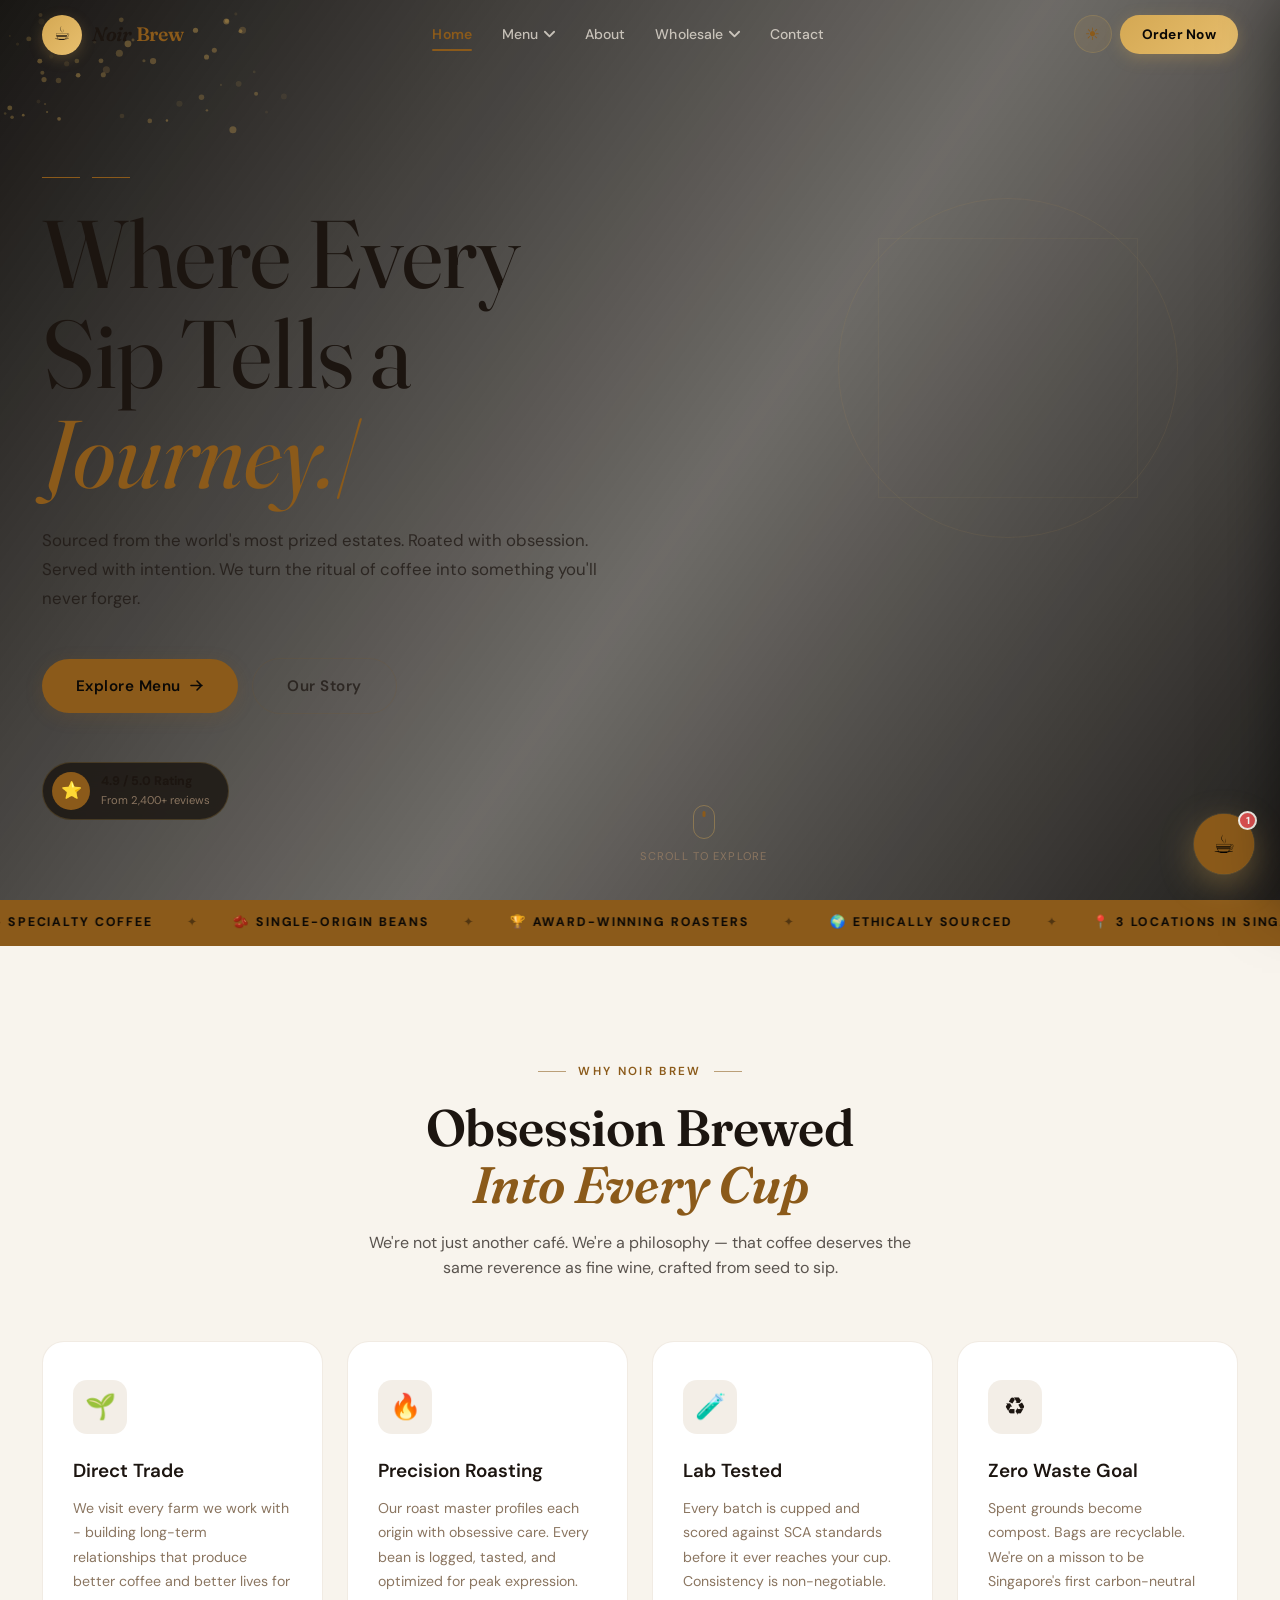
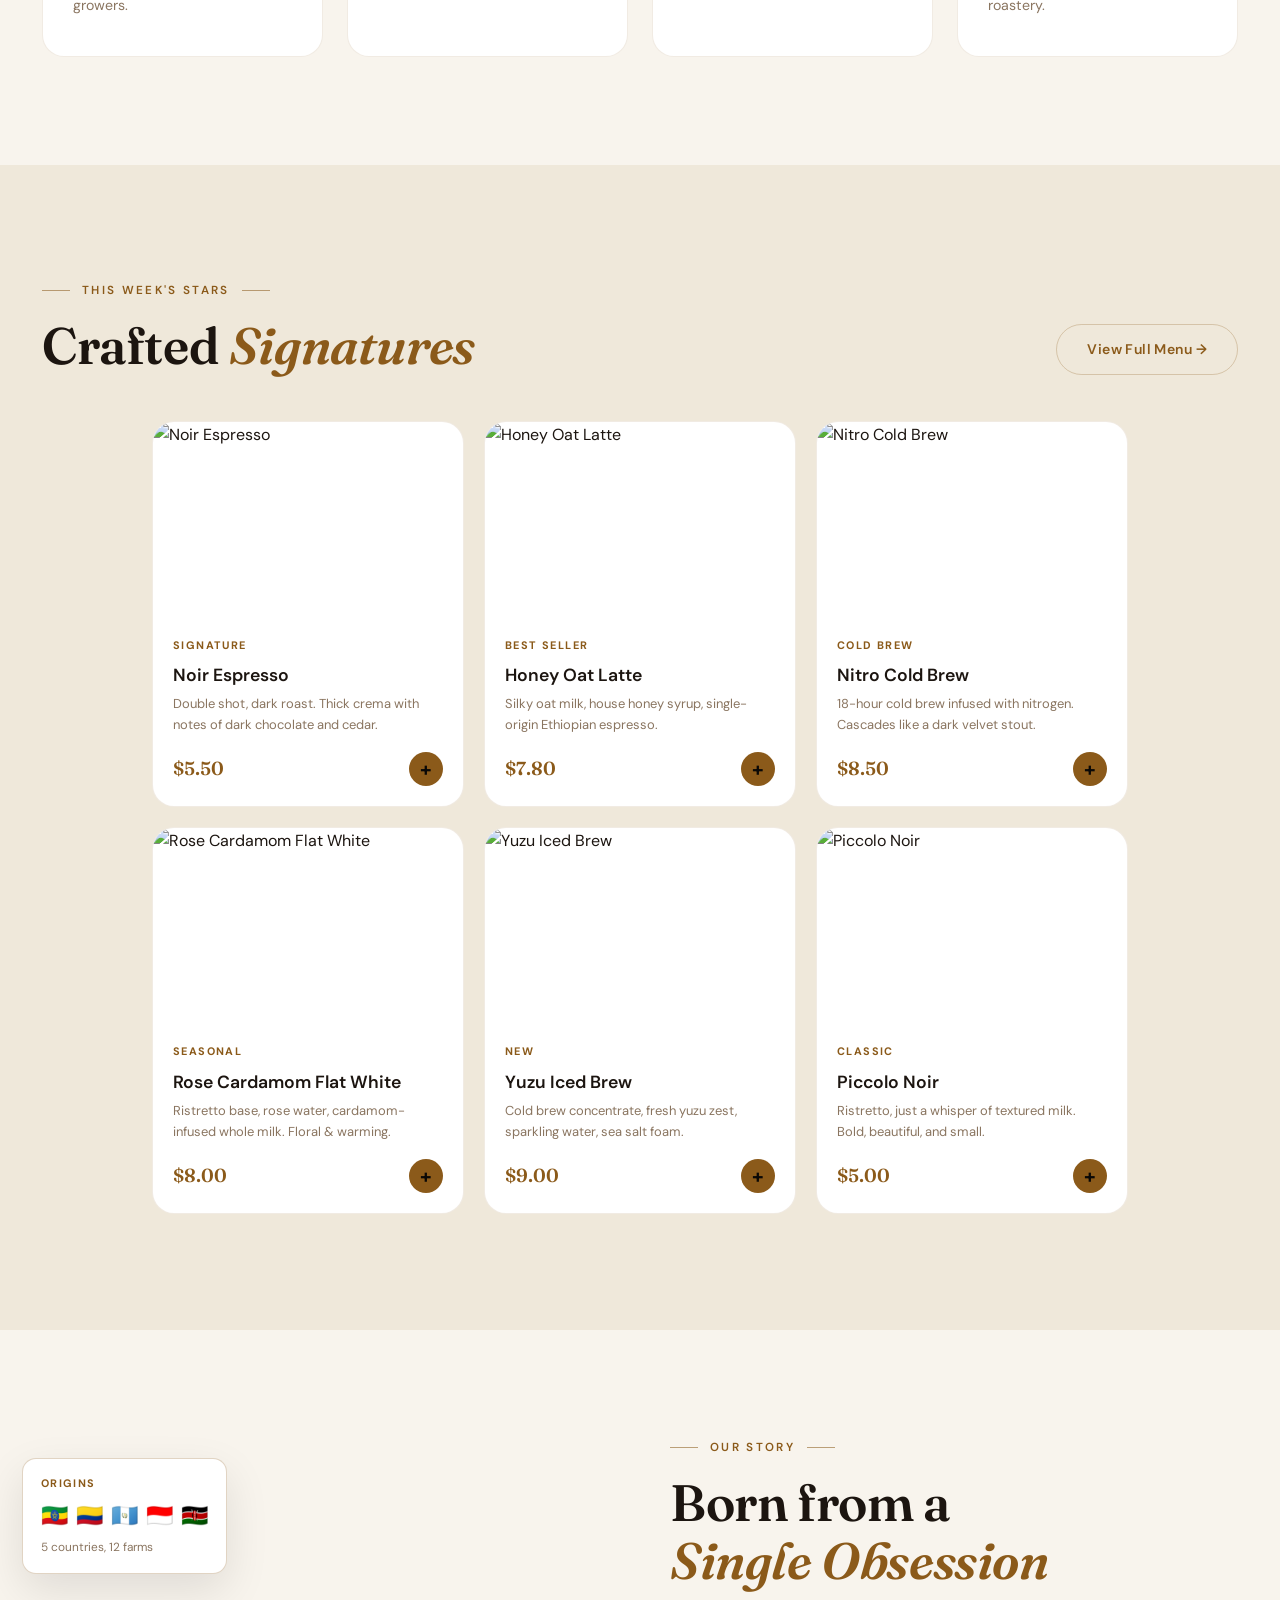
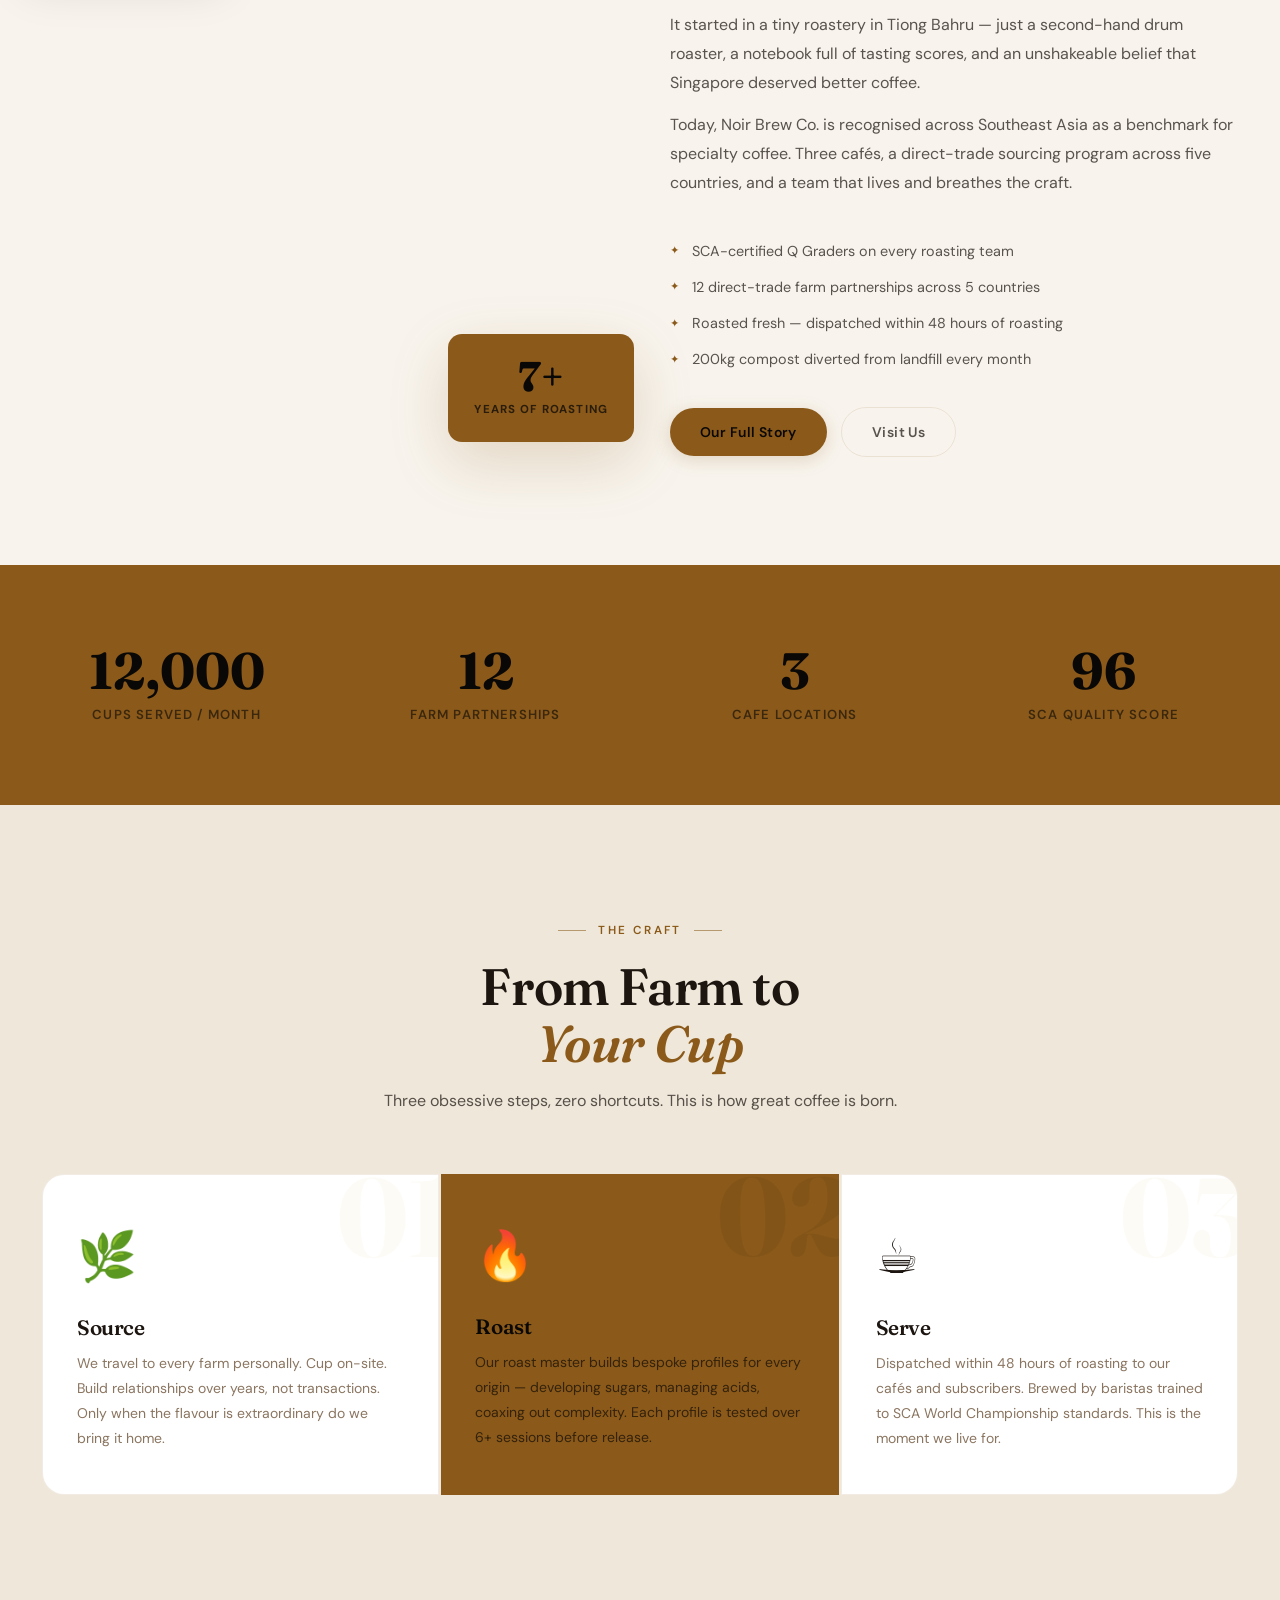
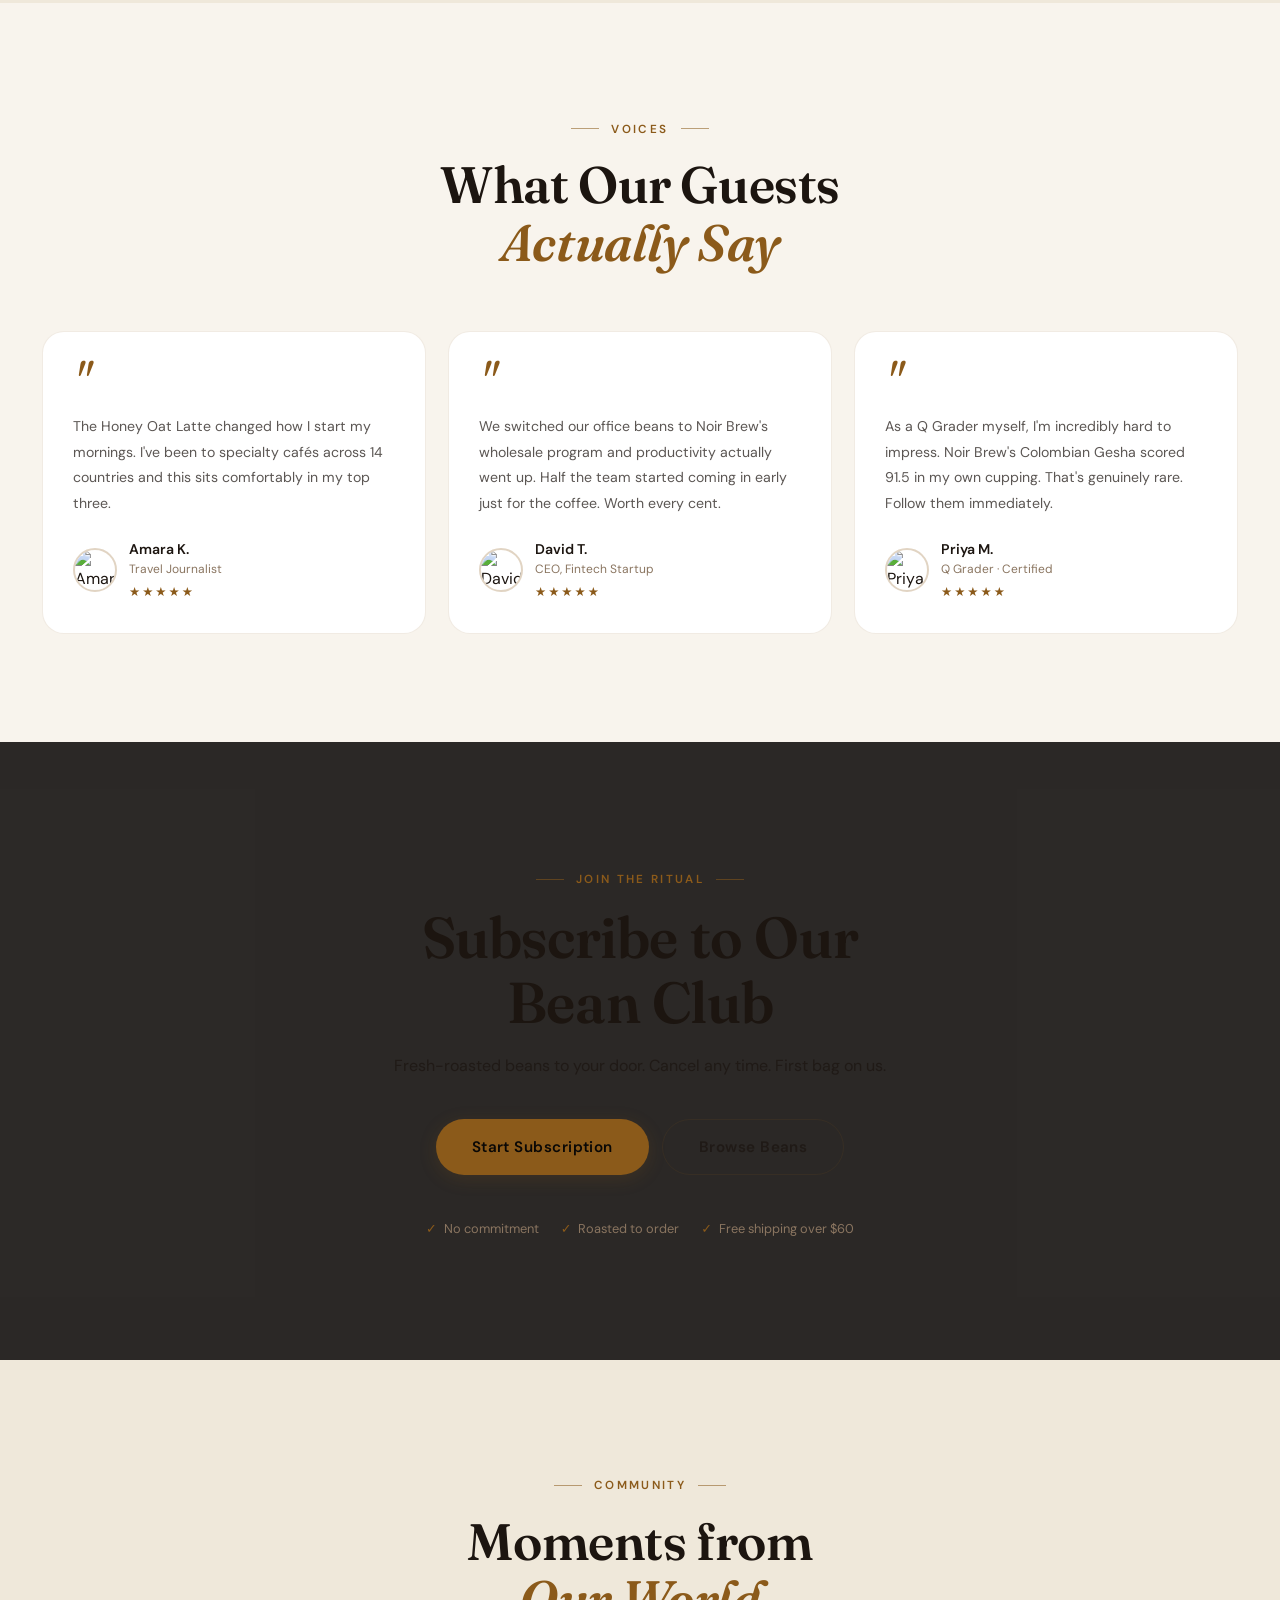
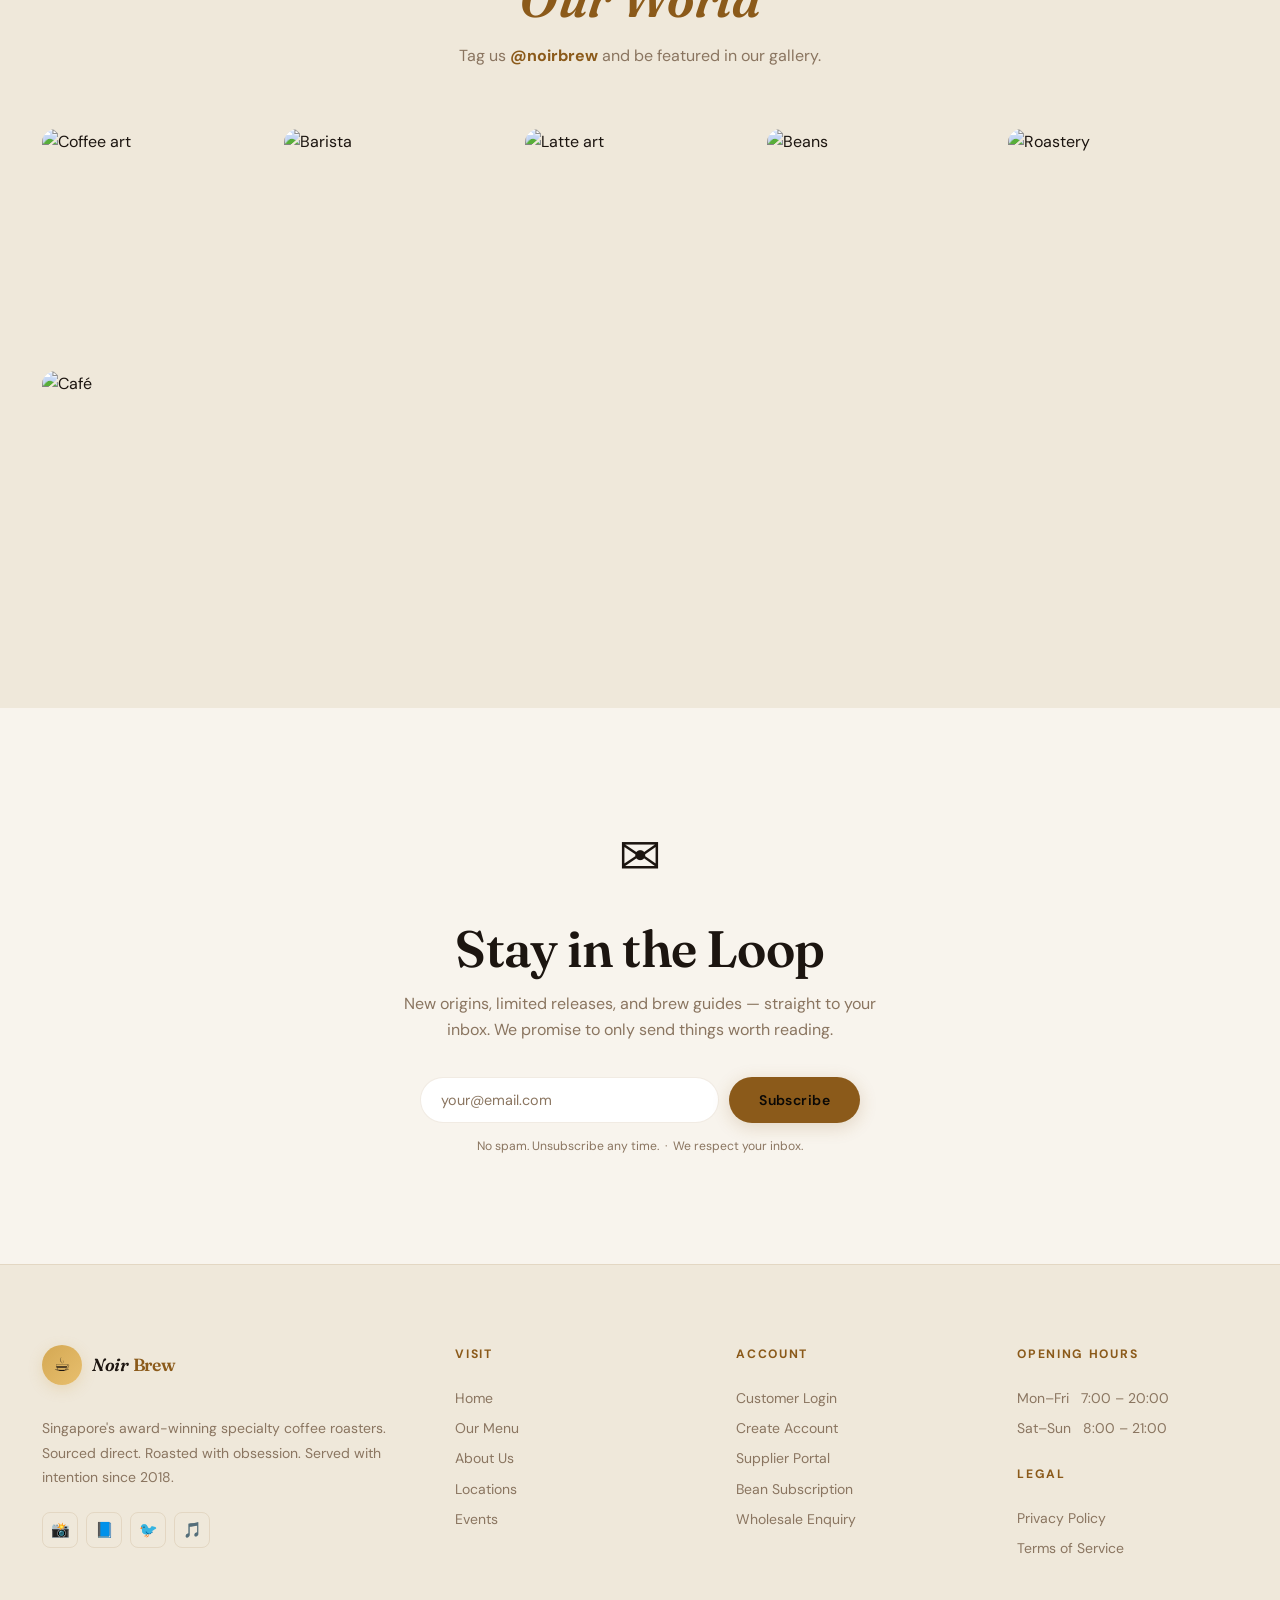
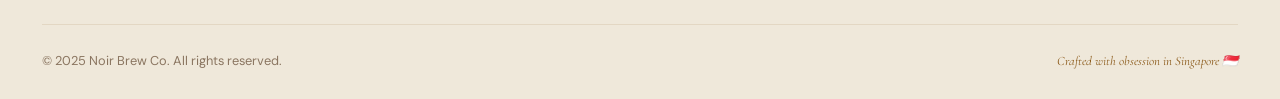
==== commit e32e40f3: "linking created files" ====
--- a/index.html
+++ b/index.html
@@ -12,6 +12,7 @@
     <link rel="stylesheet" href="./css/animations.css" />
     <link rel="stylesheet" href="./css/navbar.css" />
     <link rel="stylesheet" href="./css/theme.css" />
+    <link rel="stylesheet" href="./css/chatbot.css" />
   </head>
   <body>
     <!-- PAGE LOADER -->
@@ -1822,6 +1823,8 @@
       JAVASCRIPT
     ============================================================ -->
     <script src="./js/animations.js"></script>
+    <script src="./js/chatbot.js"></script>
+    <script src="./js/theme.js"></script>
     <script>
       // PAGE LOADER
       const loader = document.getElementById("pageLoader");
--- a/css/chatbot.css
+++ b/css/chatbot.css
@@ -0,0 +1,689 @@
+/* ================================================================
+   FLOATING ACTION BUTTON
+   ================================================================ */
+.chatbot-fab {
+  position: fixed;
+  bottom: 26px;
+  right: 26px;
+  width: 60px;
+  height: 60px;
+  border-radius: 50%;
+  background: var(--g-gold, linear-gradient(135deg, #d4a853, #e8bf6e));
+  display: flex;
+  align-items: center;
+  justify-content: center;
+  z-index: 950;
+  cursor: pointer;
+  border: none;
+  box-shadow:
+    0 10px 34px rgba(212, 168, 83, 0.38),
+    0 0 0 1px rgba(212, 168, 83, 0.15);
+  transition:
+    transform 0.4s cubic-bezier(0.34, 1.56, 0.64, 1),
+    box-shadow 0.35s;
+  overflow: visible;
+}
+.chatbot-fab:hover {
+  transform: scale(1.09) translateY(-2px);
+  box-shadow:
+    0 16px 46px rgba(212, 168, 83, 0.5),
+    0 0 0 1px rgba(212, 168, 83, 0.25);
+}
+.chatbot-fab:active {
+  transform: scale(0.96);
+}
+
+.fab-icon {
+  font-size: 25px;
+  line-height: 1;
+  transition: transform 0.4s cubic-bezier(0.34, 1.56, 0.64, 1);
+  position: relative;
+  z-index: 2;
+}
+.chatbot-fab.open .fab-icon {
+  transform: rotate(180deg) scale(0.82);
+}
+
+/* Pulse rings */
+.fab-pulse {
+  position: absolute;
+  inset: 0;
+  border-radius: 50%;
+  background: var(--c-gold);
+  animation: fabPulse 2.6s ease-out infinite;
+  z-index: 0;
+}
+.fab-pulse.delay {
+  animation-delay: 1.3s;
+}
+@keyframes fabPulse {
+  0% {
+    transform: scale(1);
+    opacity: 0.55;
+  }
+  70% {
+    transform: scale(1.85);
+    opacity: 0;
+  }
+  100% {
+    transform: scale(1.85);
+    opacity: 0;
+  }
+}
+
+/* Notification badge */
+.fab-badge {
+  position: absolute;
+  top: -3px;
+  right: -3px;
+  min-width: 19px;
+  height: 19px;
+  padding: 0 4px;
+  background: #e05252;
+  border-radius: 999px;
+  border: 2.5px solid var(--c-bg);
+  font-size: 0.64rem;
+  font-weight: 800;
+  color: #fff;
+  display: flex;
+  align-items: center;
+  justify-content: center;
+  animation:
+    badgePop 0.45s cubic-bezier(0.34, 1.56, 0.64, 1),
+    badgeBounce 2.4s ease-in-out 1s infinite;
+  z-index: 3;
+}
+@keyframes badgePop {
+  0% {
+    transform: scale(0);
+  }
+  100% {
+    transform: scale(1);
+  }
+}
+@keyframes badgeBounce {
+  0%,
+  100% {
+    transform: scale(1);
+  }
+  50% {
+    transform: scale(1.18);
+  }
+}
+/* Tooltip on hover */
+.fab-tooltip {
+  position: absolute;
+  right: 72px;
+  top: 50%;
+  transform: translateY(-50%) translateX(8px);
+  background: var(--c-bg-card);
+  border: 1px solid var(--c-border-strong);
+  padding: 8px 15px;
+  border-radius: 10px;
+  font-size: 0.8rem;
+  font-weight: 600;
+  color: var(--c-cream);
+  white-space: nowrap;
+  opacity: 0;
+  visibility: hidden;
+  transition: all 0.28s cubic-bezier(0.16, 1, 0.3, 1);
+  box-shadow: 0 8px 24px rgba(0, 0, 0, 0.3);
+  pointer-events: none;
+}
+.fab-tooltip::after {
+  content: "";
+  position: absolute;
+  right: -5px;
+  top: 50%;
+  transform: translateY(-50%) rotate(45deg);
+  width: 9px;
+  height: 9px;
+  background: var(--c-bg-card);
+  border-right: 1px solid var(--c-border-strong);
+  border-top: 1px solid var(--c-border-strong);
+}
+.chatbot-fab:hover .fab-tooltip:not(.hidden) {
+  opacity: 1;
+  visibility: visible;
+  transform: translateY(-50%) translateX(0);
+}
+
+/* ================================================================
+   CHAT PANEL
+   ================================================================ */
+.chat-panel {
+  position: fixed;
+  bottom: 96px;
+  right: 26px;
+  width: 372px;
+  height: 528px;
+  max-height: calc(100dvh - 130px);
+  background: var(--c-bg-card);
+  border: 1px solid var(--c-border-strong);
+  border-radius: 24px;
+  z-index: 951;
+  display: flex;
+  flex-direction: column;
+  overflow: hidden;
+  box-shadow:
+    0 36px 90px rgba(0, 0, 0, 0.55),
+    0 0 0 1px rgba(212, 168, 83, 0.08);
+  transform: scale(0.86) translateY(24px);
+  transform-origin: bottom right;
+  opacity: 0;
+  visibility: hidden;
+  transition:
+    transform 0.4s cubic-bezier(0.16, 1, 0.3, 1),
+    opacity 0.35s,
+    visibility 0.4s;
+}
+.chat-panel.open {
+  transform: scale(1) translateY(0);
+  opacity: 1;
+  visibility: visible;
+}
+
+/* ================================================================
+   HEADER
+   ================================================================ */
+.chat-header {
+  background: var(--g-gold, linear-gradient(135deg, #d4a853, #e8bf6e));
+  padding: 17px 18px;
+  display: flex;
+  align-items: center;
+  gap: 13px;
+  flex-shrink: 0;
+  position: relative;
+  overflow: hidden;
+}
+/* Subtle animated sheen */
+.chat-header::after {
+  content: "";
+  position: absolute;
+  inset: 0;
+  background: linear-gradient(
+    100deg,
+    transparent 30%,
+    rgba(255, 255, 255, 0.25) 50%,
+    transparent 70%
+  );
+  background-size: 250% 250%;
+  animation: headerSheen 5s ease-in-out infinite;
+}
+@keyframes headerSheen {
+  0% {
+    background-position: -50% -50%;
+  }
+  100% {
+    background-position: 150% 150%;
+  }
+}
+
+.chat-avatar {
+  width: 44px;
+  height: 44px;
+  border-radius: 50%;
+  background: rgba(10, 8, 6, 0.18);
+  display: flex;
+  align-items: center;
+  justify-content: center;
+  font-size: 21px;
+  border: 2px solid rgba(10, 8, 6, 0.15);
+  position: relative;
+  z-index: 1;
+  animation: avatarBob 3s ease-in-out infinite;
+}
+@keyframes avatarBob {
+  0%,
+  100% {
+    transform: translateY(0);
+  }
+  50% {
+    transform: translateY(-3px);
+  }
+}
+
+.chat-info {
+  position: relative;
+  z-index: 1;
+  flex: 1;
+  min-width: 0;
+}
+.chat-info__name {
+  font-weight: 700;
+  font-size: 0.93rem;
+  color: #0a0806;
+  display: flex;
+  align-items: center;
+  gap: 6px;
+}
+.chat-info__status {
+  font-size: 0.73rem;
+  color: rgba(10, 8, 6, 0.62);
+  display: flex;
+  align-items: center;
+  gap: 6px;
+  margin-top: 1px;
+}
+.chat-info__status::before {
+  content: "";
+  width: 7px;
+  height: 7px;
+  background: #2ecc71;
+  border-radius: 50%;
+  box-shadow: 0 0 0 2px rgba(46, 204, 113, 0.3);
+  animation: statusPulse 2s ease-in-out infinite;
+  flex-shrink: 0;
+}
+@keyframes statusPulse {
+  0%,
+  100% {
+    opacity: 1;
+  }
+  50% {
+    opacity: 0.5;
+  }
+}
+
+.chat-close {
+  width: 30px;
+  height: 30px;
+  border-radius: 50%;
+  background: rgba(10, 8, 6, 0.12);
+  border: none;
+  display: flex;
+  align-items: center;
+  justify-content: center;
+  font-size: 14px;
+  color: #0a0806;
+  cursor: pointer;
+  transition:
+    background 0.22s,
+    transform 0.22s;
+  flex-shrink: 0;
+  position: relative;
+  z-index: 1;
+}
+.chat-close:hover {
+  background: rgba(10, 8, 6, 0.22);
+  transform: rotate(90deg);
+}
+/* ================================================================
+   MESSAGES AREA
+   ================================================================ */
+.chat-msgs {
+  flex: 1;
+  overflow-y: auto;
+  padding: 18px 16px;
+  display: flex;
+  flex-direction: column;
+  gap: 13px;
+  scrollbar-width: thin;
+  scrollbar-color: var(--c-border-strong) transparent;
+  background: radial-gradient(
+    circle at 20% 0%,
+    rgba(212, 168, 83, 0.04) 0%,
+    transparent 50%
+  );
+}
+.chat-msgs::-webkit-scrollbar {
+  width: 4px;
+}
+.chat-msgs::-webkit-scrollbar-thumb {
+  background: var(--c-border-strong);
+  border-radius: 999px;
+}
+
+/* Message row */
+.msg-row {
+  display: flex;
+  gap: 9px;
+  animation: msgIn 0.36s cubic-bezier(0.16, 1, 0.3, 1);
+  max-width: 100%;
+}
+
+@keyframes msgIn {
+  from {
+    transform: translateY(12px);
+    opacity: 0;
+  }
+  to {
+    transform: translateY(0);
+    opacity: 1;
+  }
+}
+.msg-row.user {
+  flex-direction: row-reverse;
+}
+
+.msg-avt {
+  width: 28px;
+  height: 28px;
+  border-radius: 50%;
+  flex-shrink: 0;
+  font-size: 13px;
+  display: flex;
+  align-items: center;
+  justify-content: center;
+  margin-top: 2px;
+}
+.msg-avt.bot {
+  background: var(--c-gold-glow);
+  color: var(--c-gold);
+  border: 1px solid var(--c-border-strong);
+}
+.msg-avt.user {
+  background: var(--c-bg-raised);
+  color: var(--c-muted);
+  border: 1px solid var(--c-border);
+}
+
+.msg-content {
+  max-width: 78%;
+  display: flex;
+  flex-direction: column;
+  gap: 6px;
+}
+.msg-row.user .msg-content {
+  align-items: flex-end;
+}
+
+.msg-bubble {
+  padding: 10px 15px;
+  font-size: 0.855rem;
+  line-height: 1.6;
+  word-wrap: break-word;
+  position: relative;
+}
+.bot .msg-bubble {
+  background: var(--c-bg-raised);
+  border: 1px solid var(--c-border);
+  color: var(--c-cream);
+  border-radius: 4px 16px 16px 16px;
+}
+.user .msg-bubble {
+  background: var(--g-gold, linear-gradient(135deg, #d4a853, #e8bf6e));
+  color: #0a0806;
+  border-radius: 16px 16px 4px 16px;
+  font-weight: 500;
+}
+.msg-bubble a {
+  color: var(--c-gold);
+  text-decoration: underline;
+  text-underline-offset: 2px;
+}
+.user .msg-bubble a {
+  color: #0a0806;
+  font-weight: 700;
+}
+
+/* Timestamp (optional) */
+.msg-time {
+  font-size: 0.65rem;
+  color: var(--c-muted);
+  padding: 0 4px;
+}
+/* ================================================================
+   TYPING INDICATOR
+   ================================================================ */
+.typing-row {
+  display: flex;
+  gap: 9px;
+  animation: msgIn 0.3s cubic-bezier(0.16, 1, 0.3, 1);
+}
+.typing-dots {
+  display: flex;
+  align-items: center;
+  gap: 4px;
+  padding: 12px 16px;
+  background: var(--c-bg-raised);
+  border: 1px solid var(--c-border);
+  border-radius: 4px 16px 16px 16px;
+}
+.dot {
+  width: 6px;
+  height: 6px;
+  background: var(--c-gold);
+  border-radius: 50%;
+  animation: dotBounce 1.3s ease-in-out infinite;
+  opacity: 0.5;
+}
+.dot:nth-child(2) {
+  animation-delay: 0.18s;
+}
+.dot:nth-child(3) {
+  animation-delay: 0.36s;
+}
+@keyframes dotBounce {
+  0%,
+  60%,
+  100% {
+    transform: translateY(0);
+    opacity: 0.4;
+  }
+  30% {
+    transform: translateY(-7px);
+    opacity: 1;
+  }
+}
+/* ================================================================
+   QUICK REPLY BUTTONS
+   ================================================================ */
+.qr-wrap {
+  display: flex;
+  flex-wrap: wrap;
+  gap: 6px;
+  margin-top: 2px;
+}
+.qr-btn {
+  padding: 6px 14px;
+  background: transparent;
+  border: 1.5px solid var(--c-border-strong);
+  border-radius: 999px;
+  font-size: 0.76rem;
+  font-weight: 600;
+  color: var(--c-gold);
+  cursor: pointer;
+  transition: all 0.25s cubic-bezier(0.34, 1.56, 0.64, 1);
+  font-family: var(--font-body, sans-serif);
+  white-space: nowrap;
+}
+.qr-btn:hover {
+  background: var(--c-gold);
+  color: #0a0806;
+  border-color: var(--c-gold);
+  transform: translateY(-2px);
+  box-shadow: 0 6px 16px rgba(212, 168, 83, 0.35);
+}
+.qr-btn:active {
+  transform: translateY(0) scale(0.96);
+}
+
+/* ================================================================
+   WELCOME SUGGESTIONS (shown on first open)
+   ================================================================ */
+.chat-welcome {
+  text-align: center;
+  padding: 20px 10px 6px;
+}
+.chat-welcome__icon {
+  font-size: 2.4rem;
+  display: block;
+  margin-bottom: 10px;
+  animation: float 3.5s ease-in-out infinite;
+}
+.chat-welcome__title {
+  font-size: 0.95rem;
+  font-weight: 700;
+  color: var(--c-cream);
+  margin-bottom: 4px;
+}
+.chat-welcome__sub {
+  font-size: 0.78rem;
+  color: var(--c-muted);
+  line-height: 1.6;
+}
+
+/* ================================================================
+   INPUT ROW
+   ================================================================ */
+.chat-input-row {
+  padding: 13px 15px;
+  border-top: 1px solid var(--c-border);
+  display: flex;
+  gap: 9px;
+  flex-shrink: 0;
+  background: var(--c-bg-card);
+  align-items: center;
+}
+
+.chat-input {
+  flex: 1;
+  padding: 10px 16px;
+  background: var(--c-bg-raised);
+  border: 1.5px solid var(--c-border);
+  border-radius: 999px;
+  color: var(--c-cream);
+  font-family: var(--font-body, sans-serif);
+  font-size: 0.855rem;
+  outline: none;
+  transition:
+    border-color 0.22s,
+    box-shadow 0.22s;
+}
+.chat-input:focus {
+  border-color: var(--c-gold);
+  box-shadow: 0 0 0 3px rgba(212, 168, 83, 0.12);
+}
+.chat-input::placeholder {
+  color: var(--c-muted);
+}
+
+.chat-send {
+  width: 38px;
+  height: 38px;
+  background: var(--g-gold, linear-gradient(135deg, #d4a853, #e8bf6e));
+  border-radius: 50%;
+  border: none;
+  display: flex;
+  align-items: center;
+  justify-content: center;
+  color: #0a0806;
+  font-size: 15px;
+  cursor: pointer;
+  transition:
+    transform 0.3s cubic-bezier(0.34, 1.56, 0.64, 1),
+    box-shadow 0.25s;
+  flex-shrink: 0;
+}
+
+.chat-send:hover {
+  transform: scale(1.12) rotate(8deg);
+  box-shadow: 0 6px 18px rgba(212, 168, 83, 0.4);
+}
+.chat-send:active {
+  transform: scale(0.94);
+}
+.chat-send:disabled {
+  opacity: 0.4;
+  cursor: not-allowed;
+  transform: none;
+}
+
+/* Voice / attach mini-buttons (optional extras) */
+.chat-extra-btn {
+  width: 34px;
+  height: 34px;
+  border-radius: 50%;
+  background: transparent;
+  border: 1px solid var(--c-border);
+  color: var(--c-muted);
+  display: flex;
+  align-items: center;
+  justify-content: center;
+  font-size: 14px;
+  cursor: pointer;
+  transition: all 0.22s;
+  flex-shrink: 0;
+}
+.chat-extra-btn:hover {
+  border-color: var(--c-gold);
+  color: var(--c-gold);
+  background: var(--c-gold-glow);
+}
+
+/* ================================================================
+   EMPTY / LOADING STATE
+   ================================================================ */
+.chat-empty {
+  flex: 1;
+  display: flex;
+  flex-direction: column;
+  align-items: center;
+  justify-content: center;
+  text-align: center;
+  padding: 30px;
+  color: var(--c-muted);
+}
+.chat-empty__icon {
+  font-size: 2.6rem;
+  margin-bottom: 12px;
+  opacity: 0.5;
+}
+
+/* ================================================================
+   MINIMIZED STATE (optional collapsed bar)
+   ================================================================ */
+.chat-panel.minimized {
+  height: 64px;
+}
+.chat-panel.minimized .chat-msgs,
+.chat-panel.minimized .chat-input-row {
+  display: none;
+}
+/* ================================================================
+   RESPONSIVE
+   ================================================================ */
+@media (max-width: 480px) {
+  .chatbot-fab {
+    bottom: 20px;
+    right: 18px;
+    width: 54px;
+    height: 54px;
+  }
+  .fab-icon {
+    font-size: 22px;
+  }
+  .chat-panel {
+    width: calc(100vw - 24px);
+    right: 12px;
+    left: 12px;
+    bottom: 84px;
+    height: min(520px, calc(100dvh - 120px));
+    border-radius: 20px;
+  }
+  .fab-tooltip {
+    display: none;
+  }
+}
+
+@media (max-width: 360px) {
+  .chat-panel {
+    border-radius: 16px;
+  }
+}
+
+/* ================================================================
+   REDUCED MOTION
+   ================================================================ */
+@media (prefers-reduced-motion: reduce) {
+  .fab-pulse,
+  .fab-badge,
+  .chat-avatar,
+  .chat-header::after,
+  .chat-info__status::before,
+  .dot,
+  .chat-welcome__icon {
+    animation: none !important;
+  }
+}
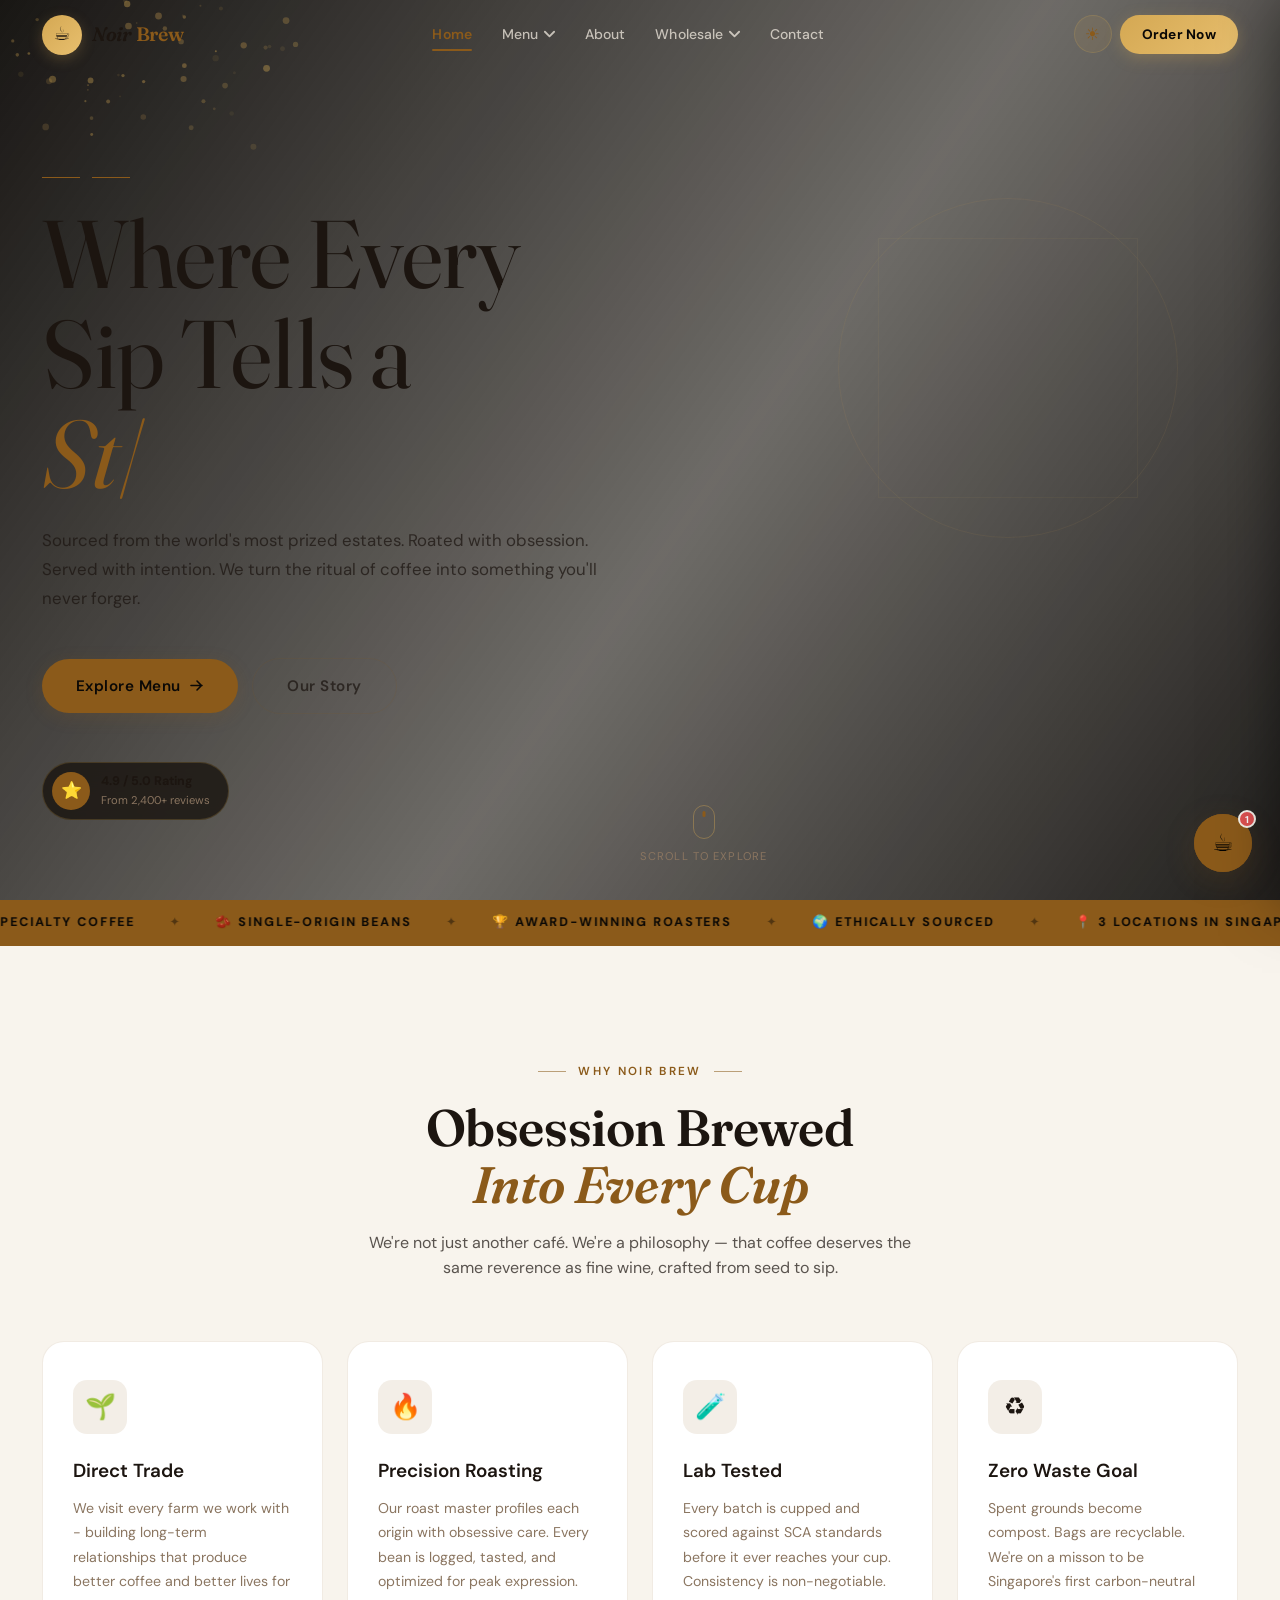
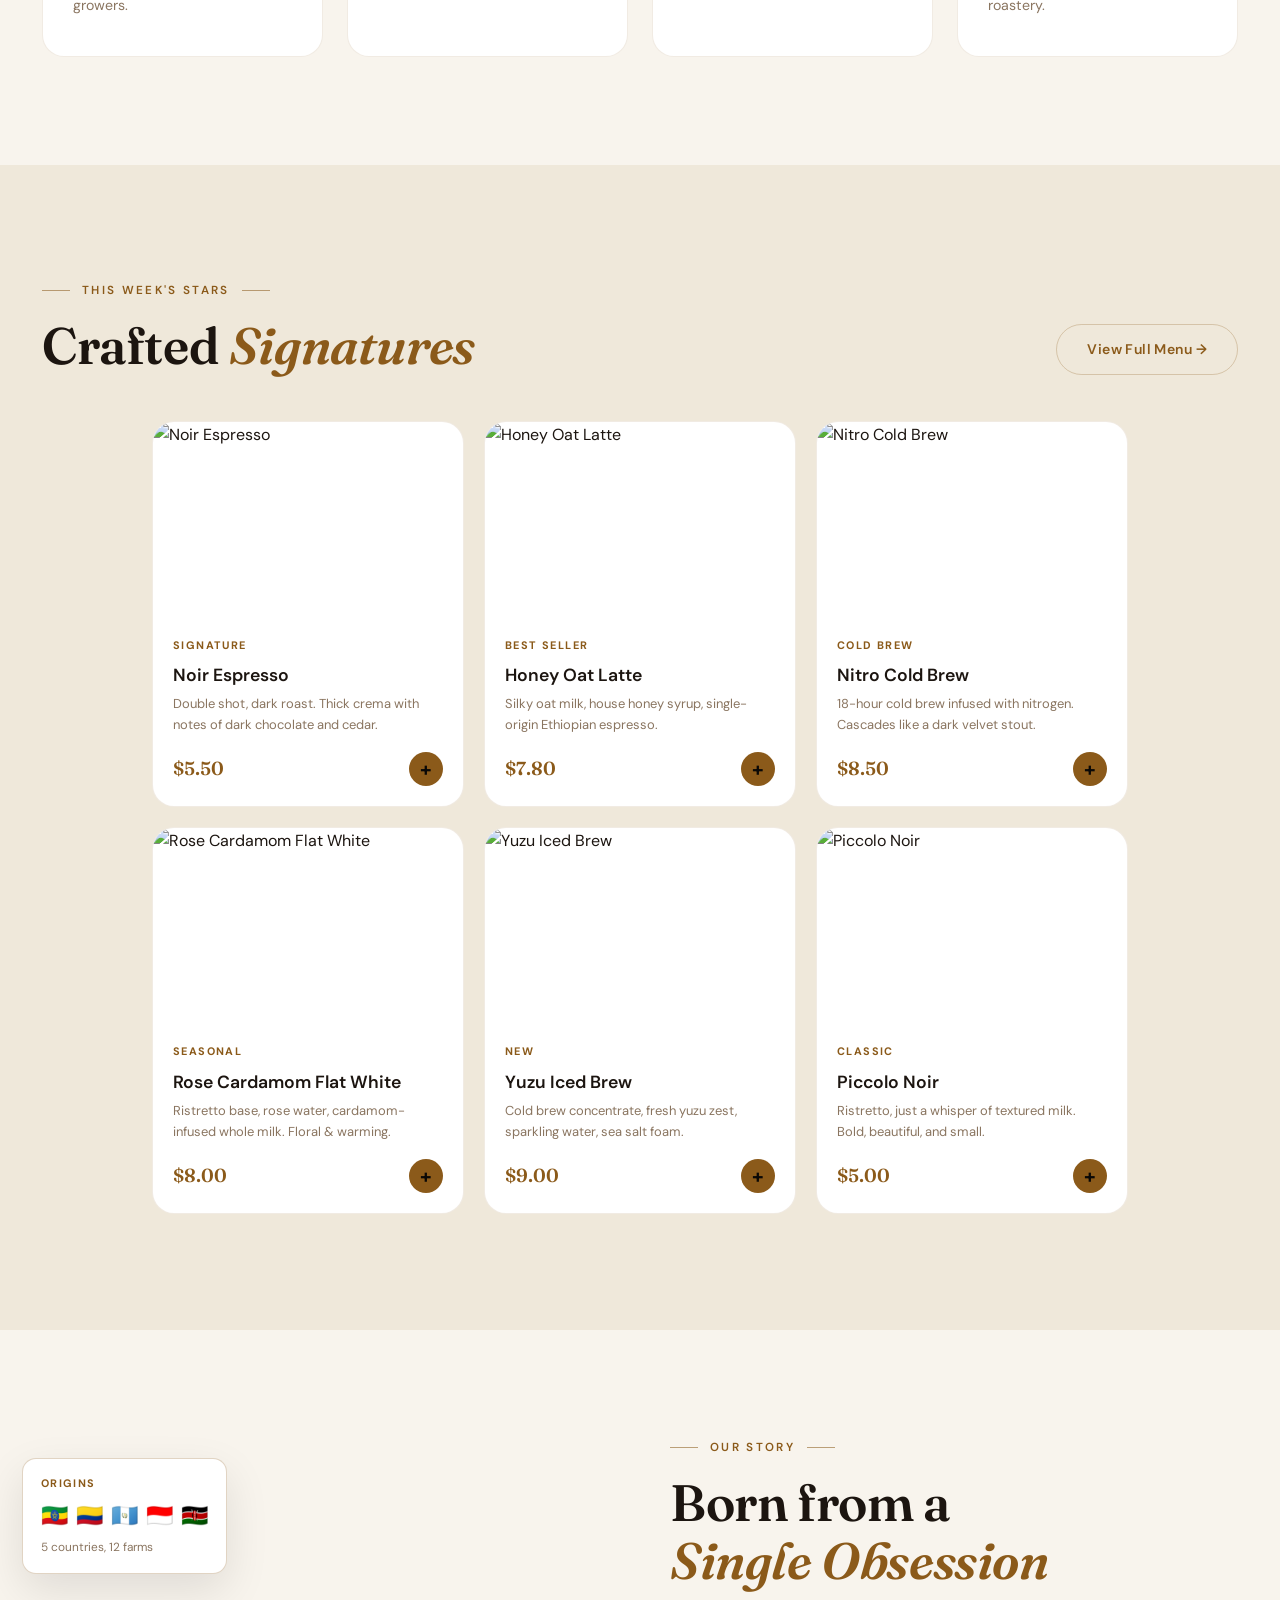
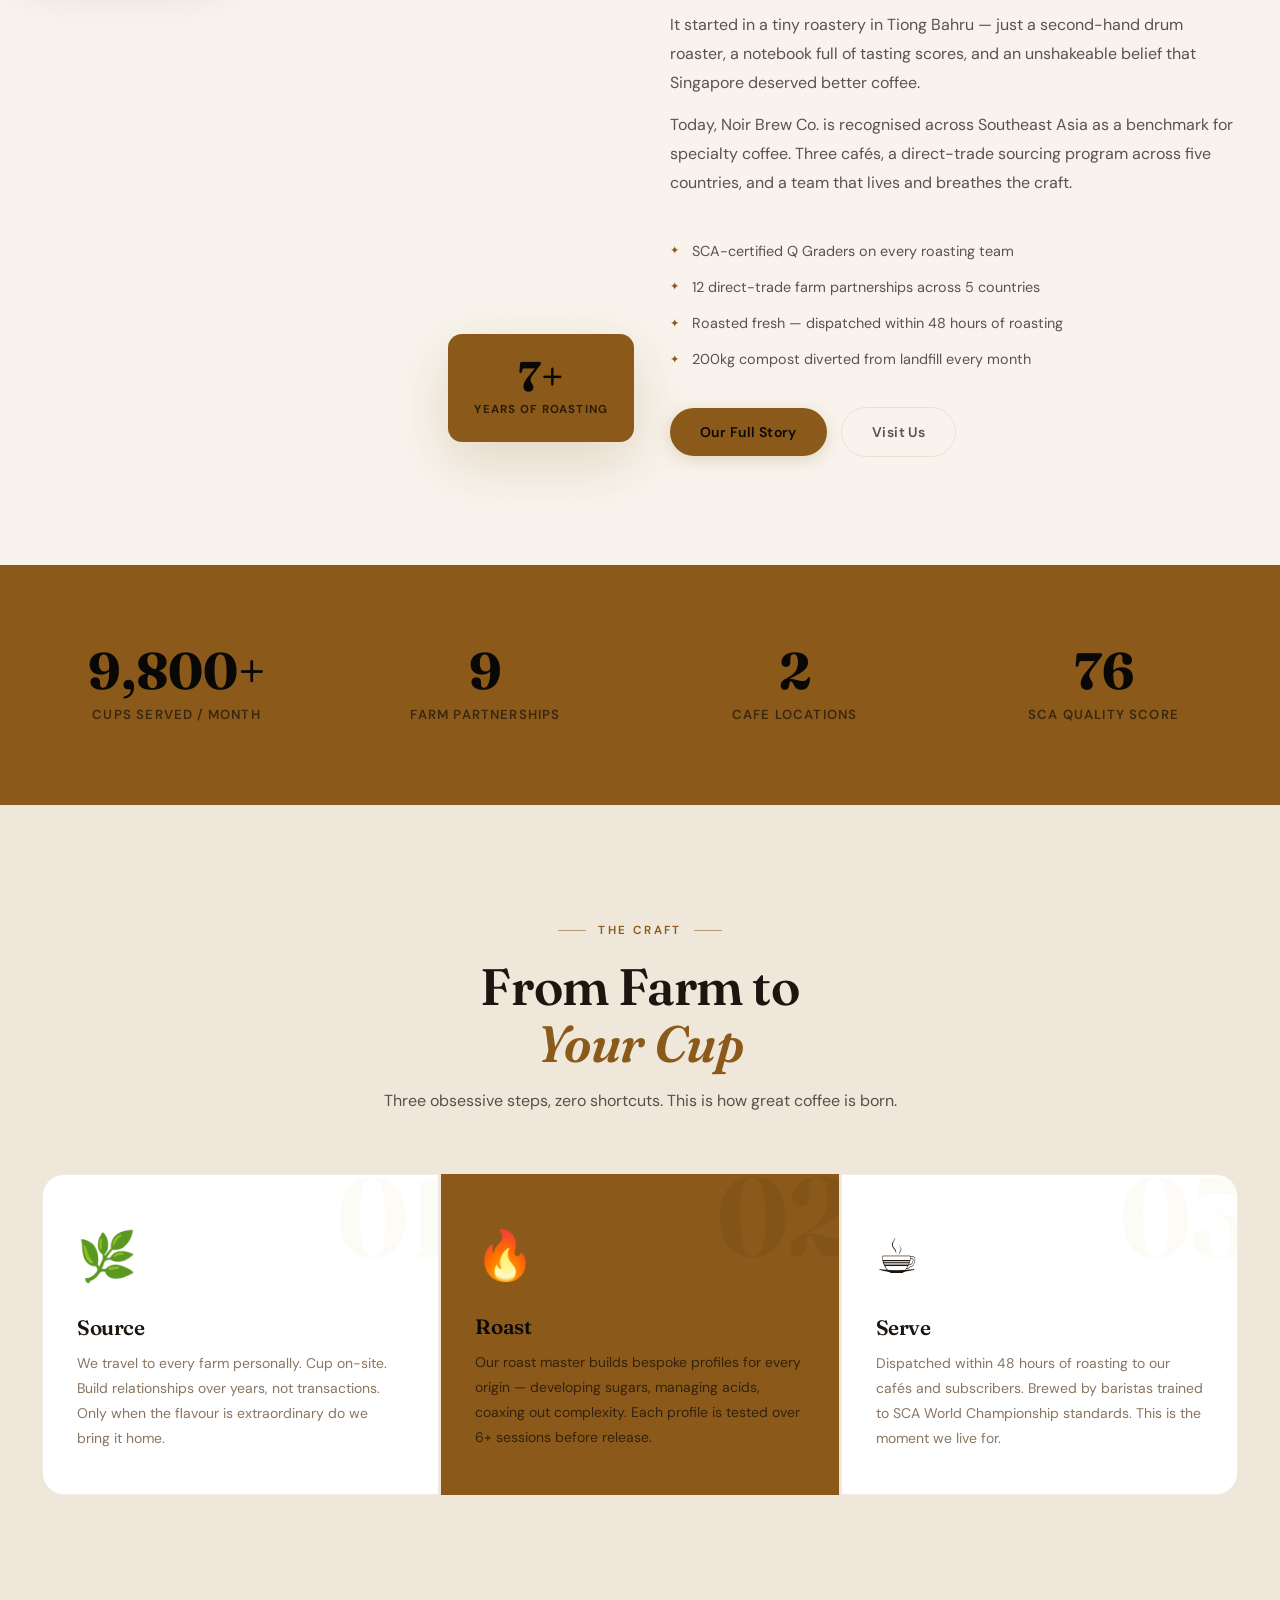
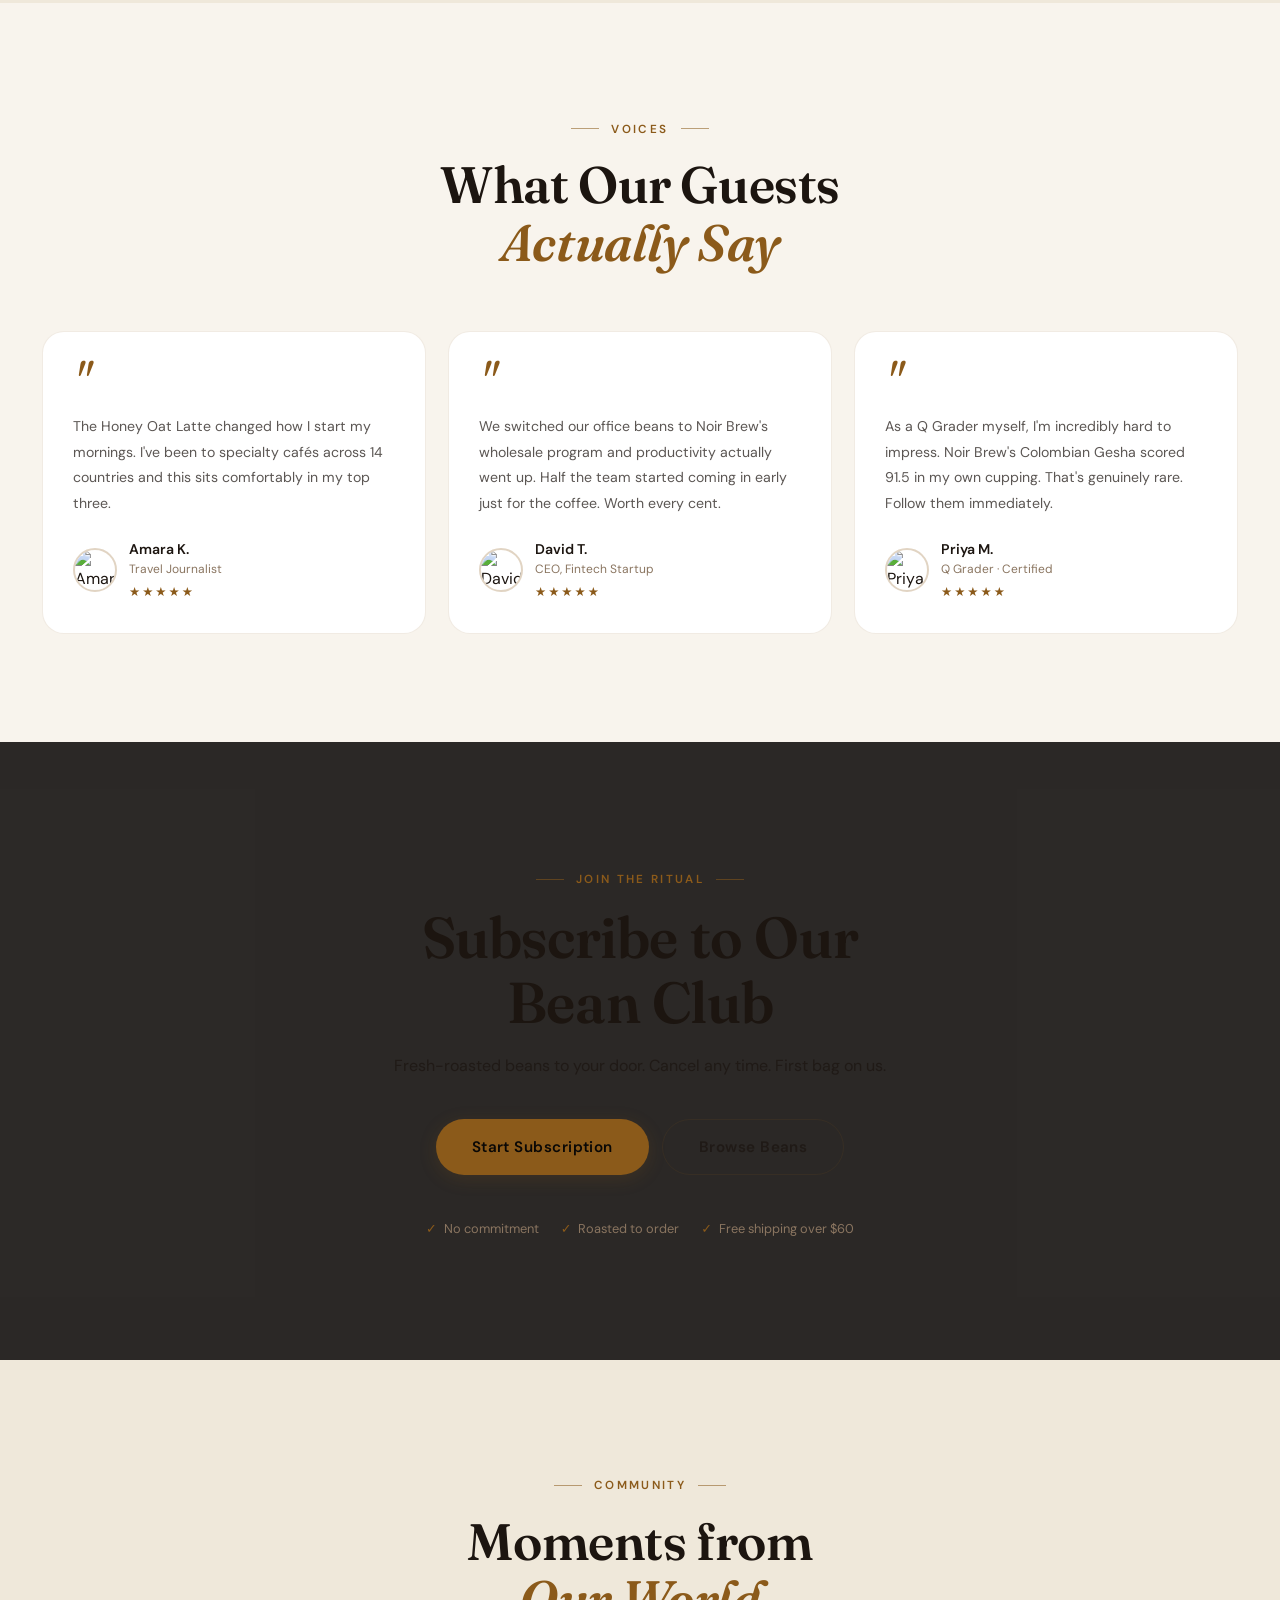
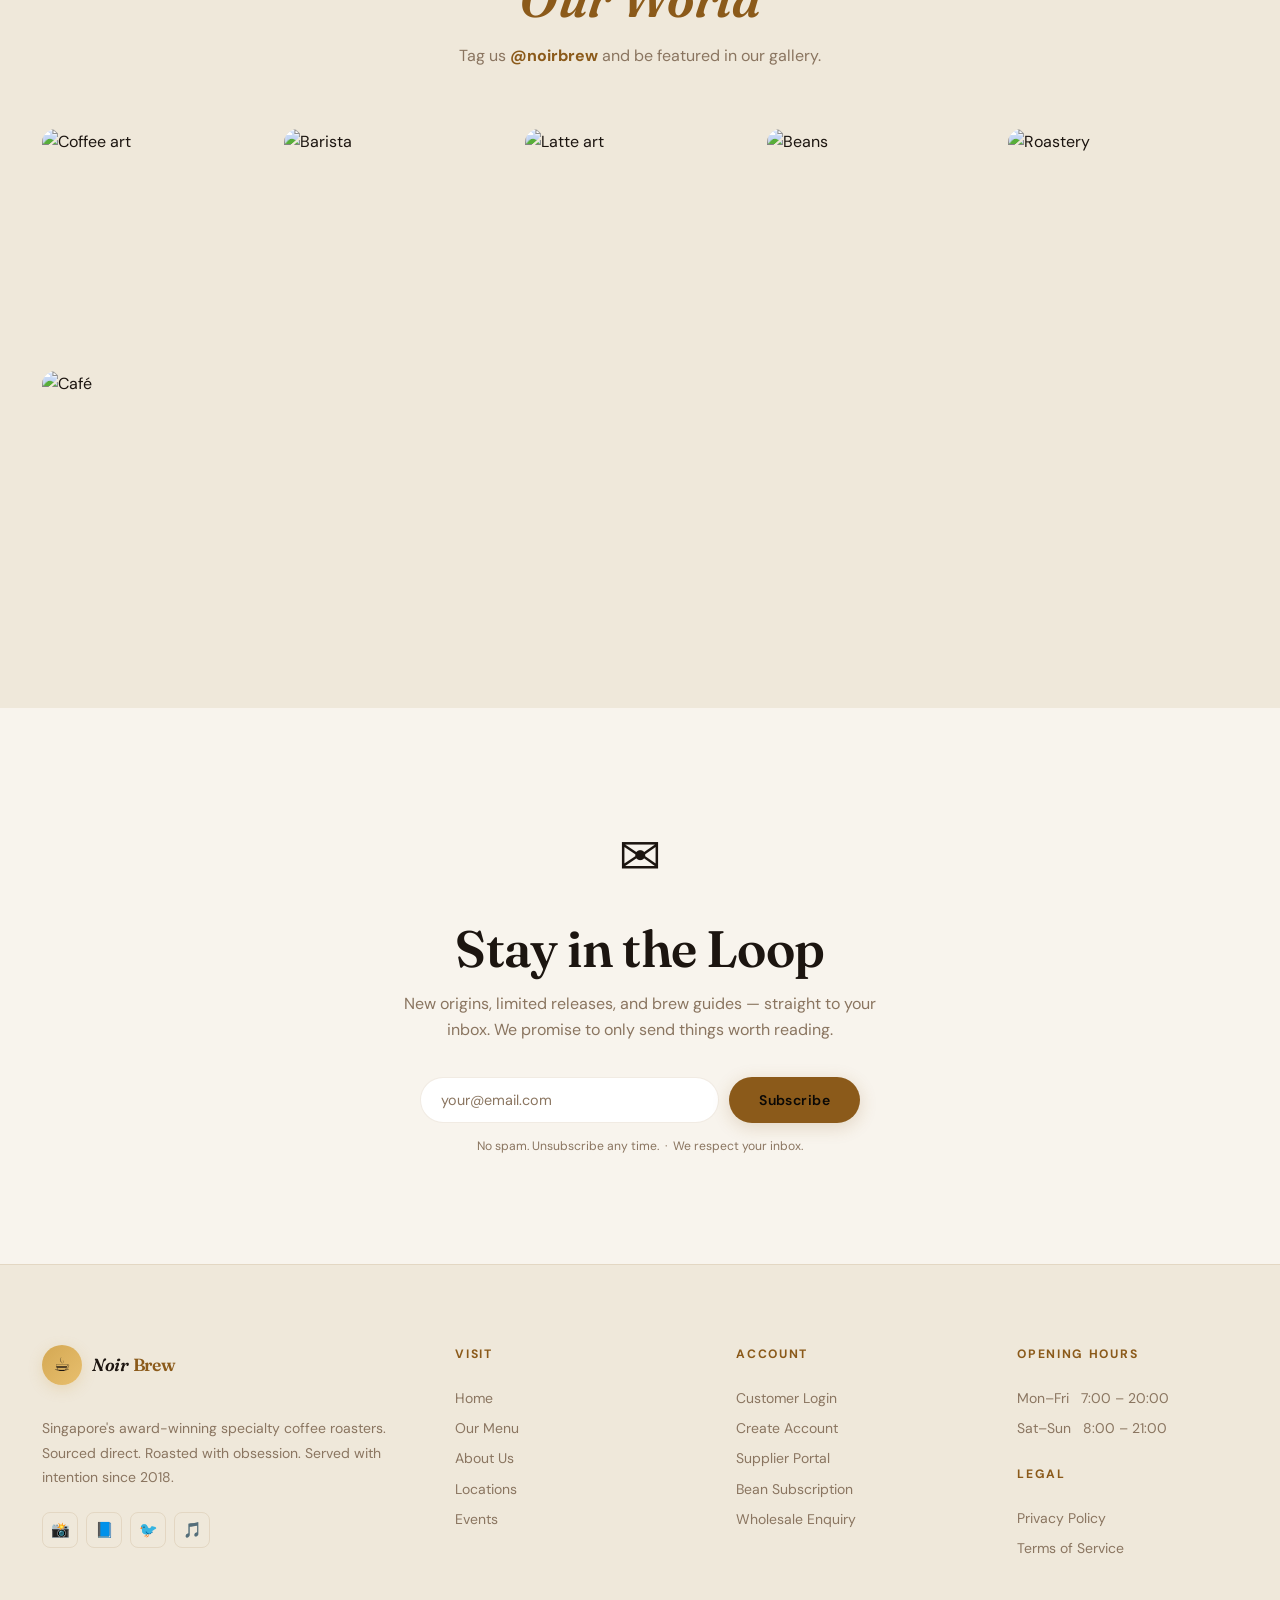
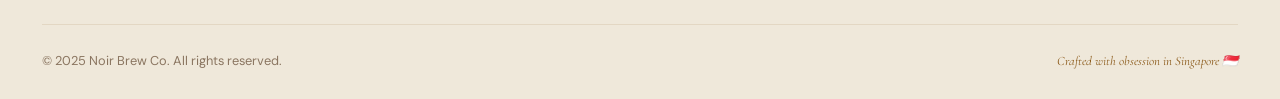
==== commit de19f440: "updating chatbot.js" ====
--- a/index.html
+++ b/index.html
@@ -12,7 +12,6 @@
     <link rel="stylesheet" href="./css/animations.css" />
     <link rel="stylesheet" href="./css/navbar.css" />
     <link rel="stylesheet" href="./css/theme.css" />
-    <link rel="stylesheet" href="./css/chatbot.css" />
   </head>
   <body>
     <!-- PAGE LOADER -->
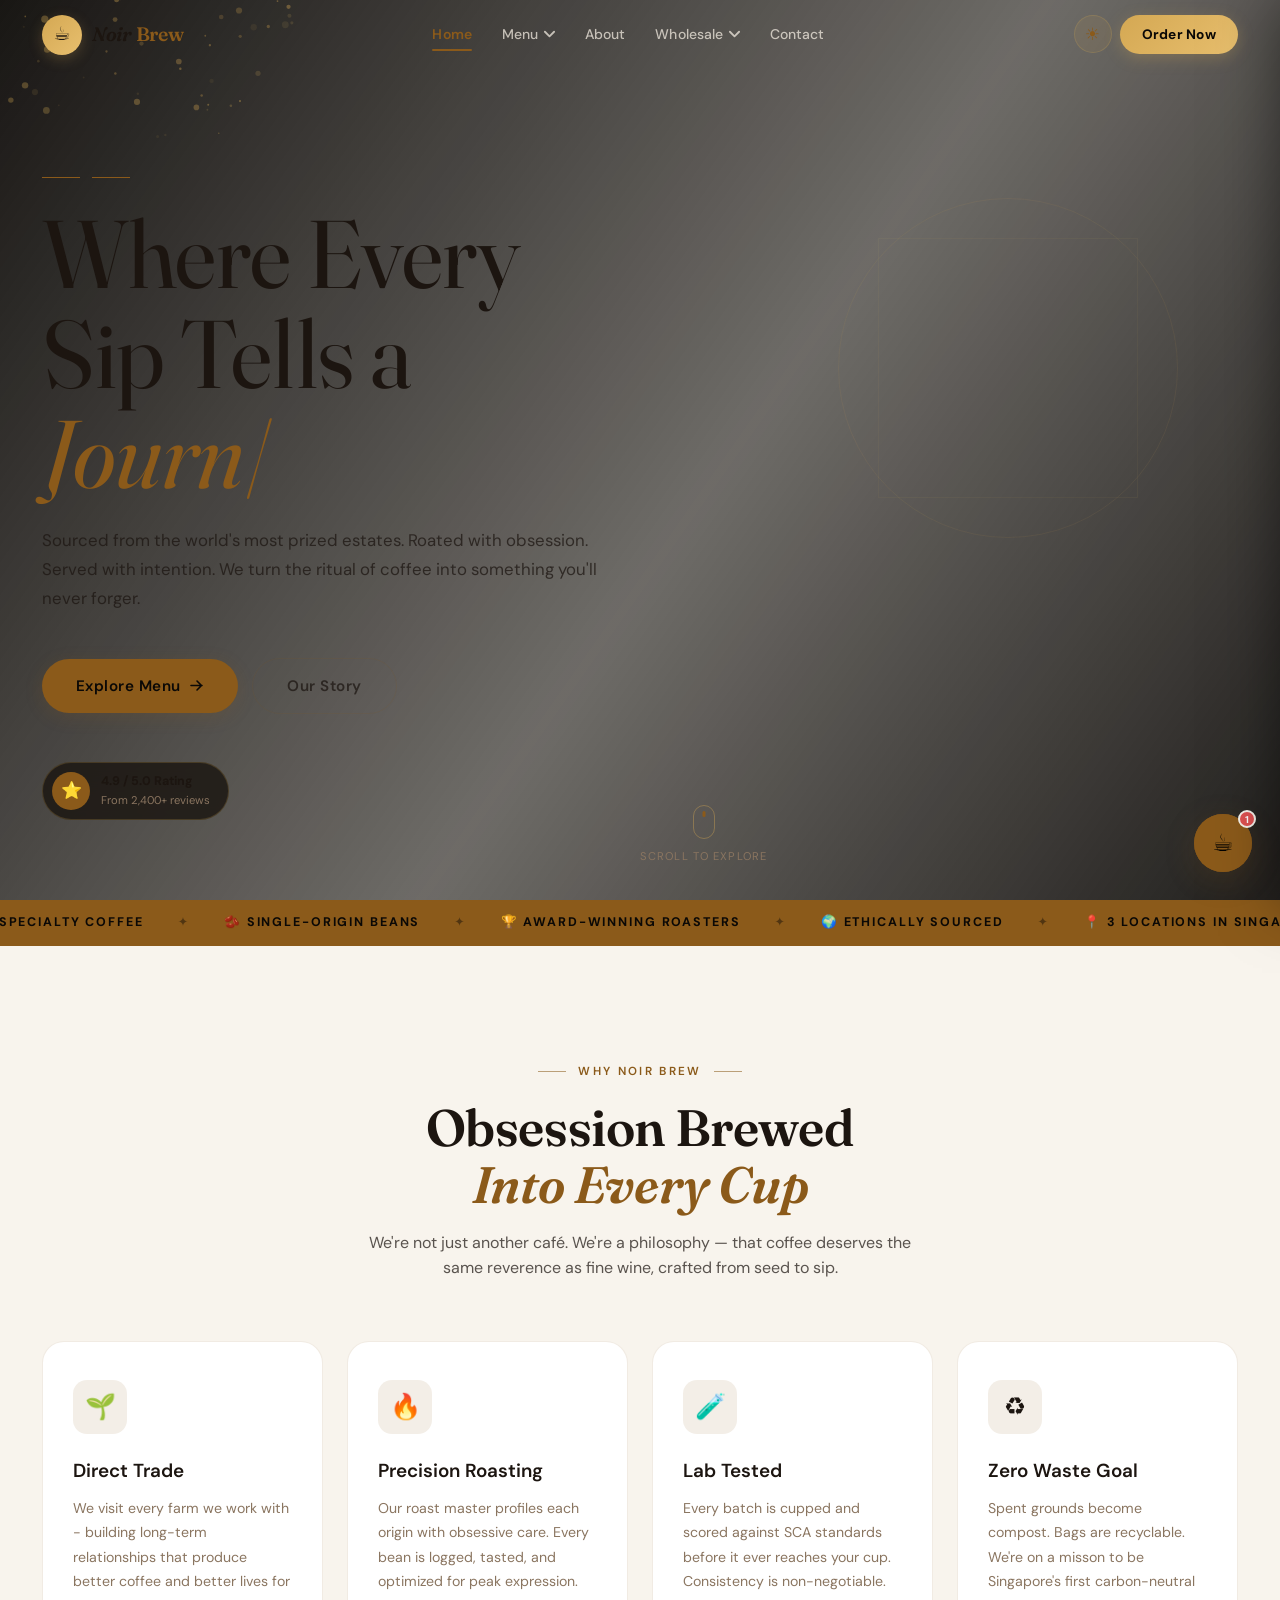
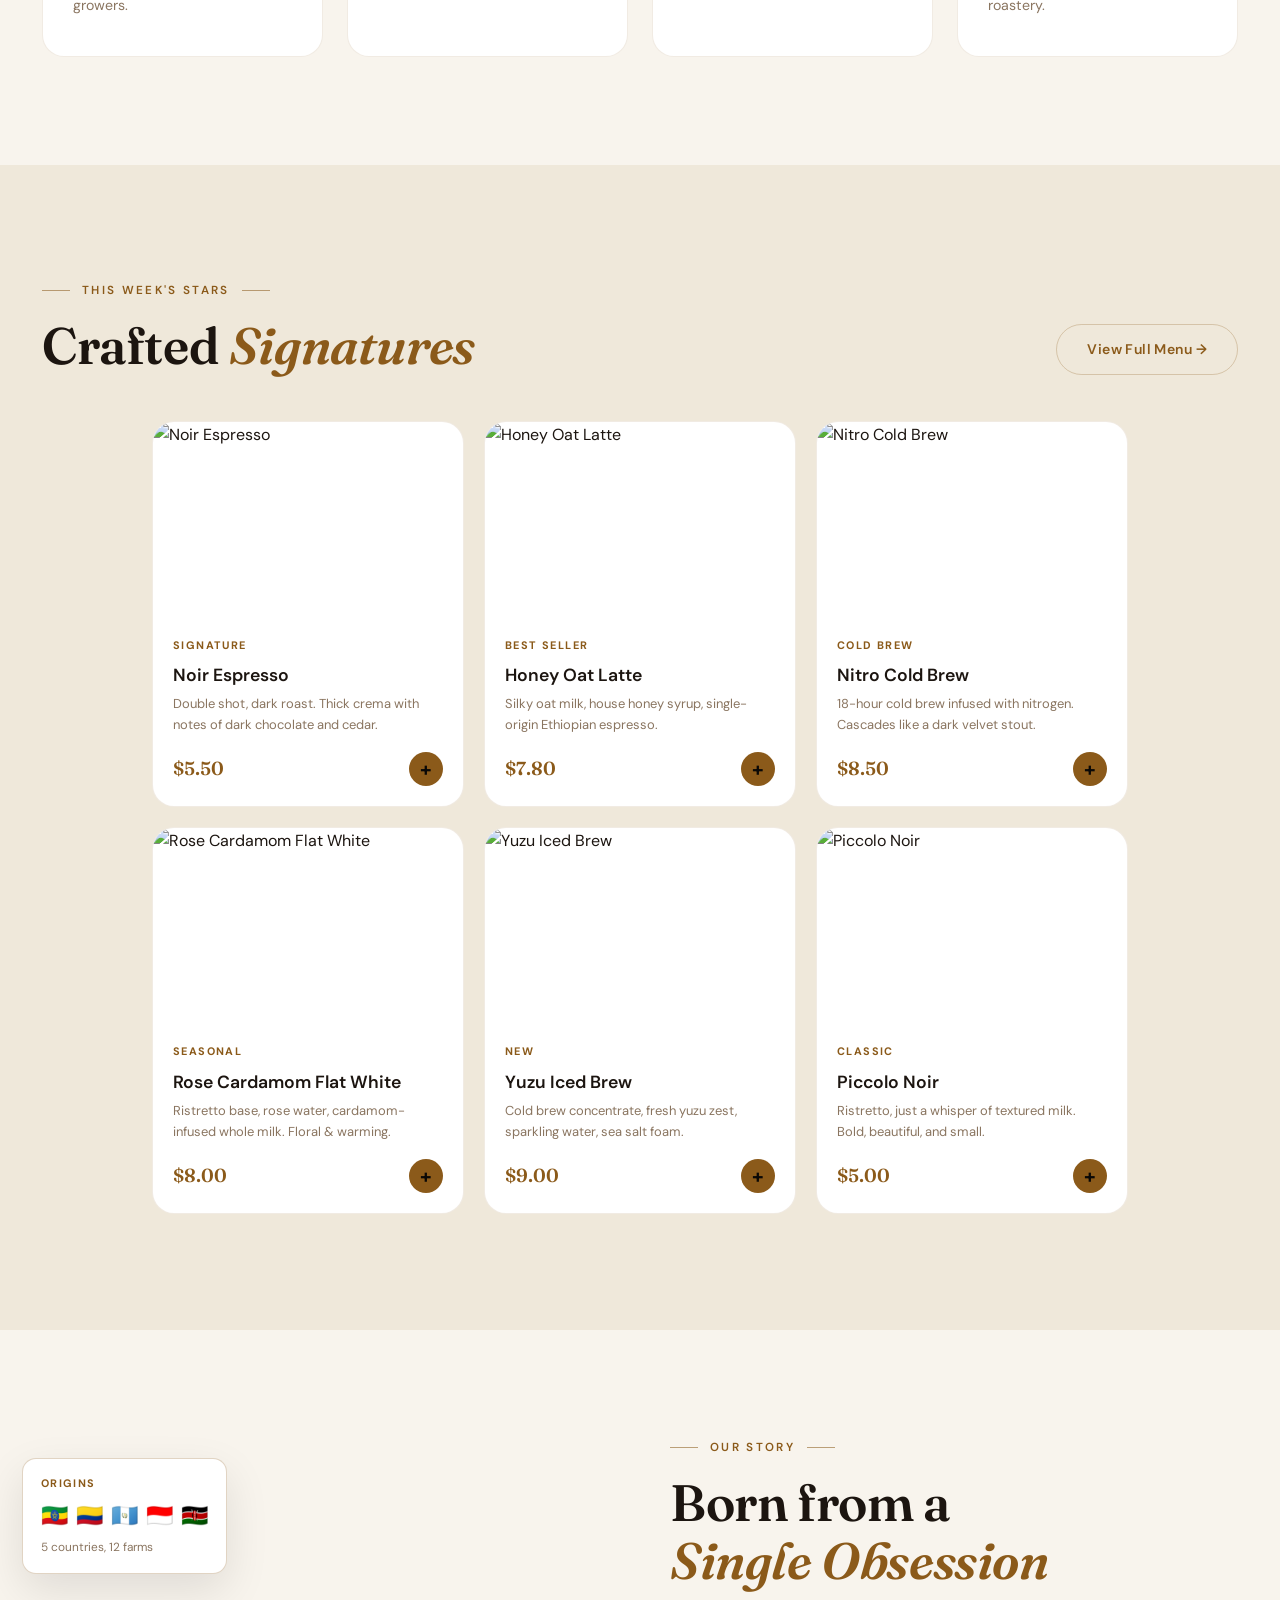
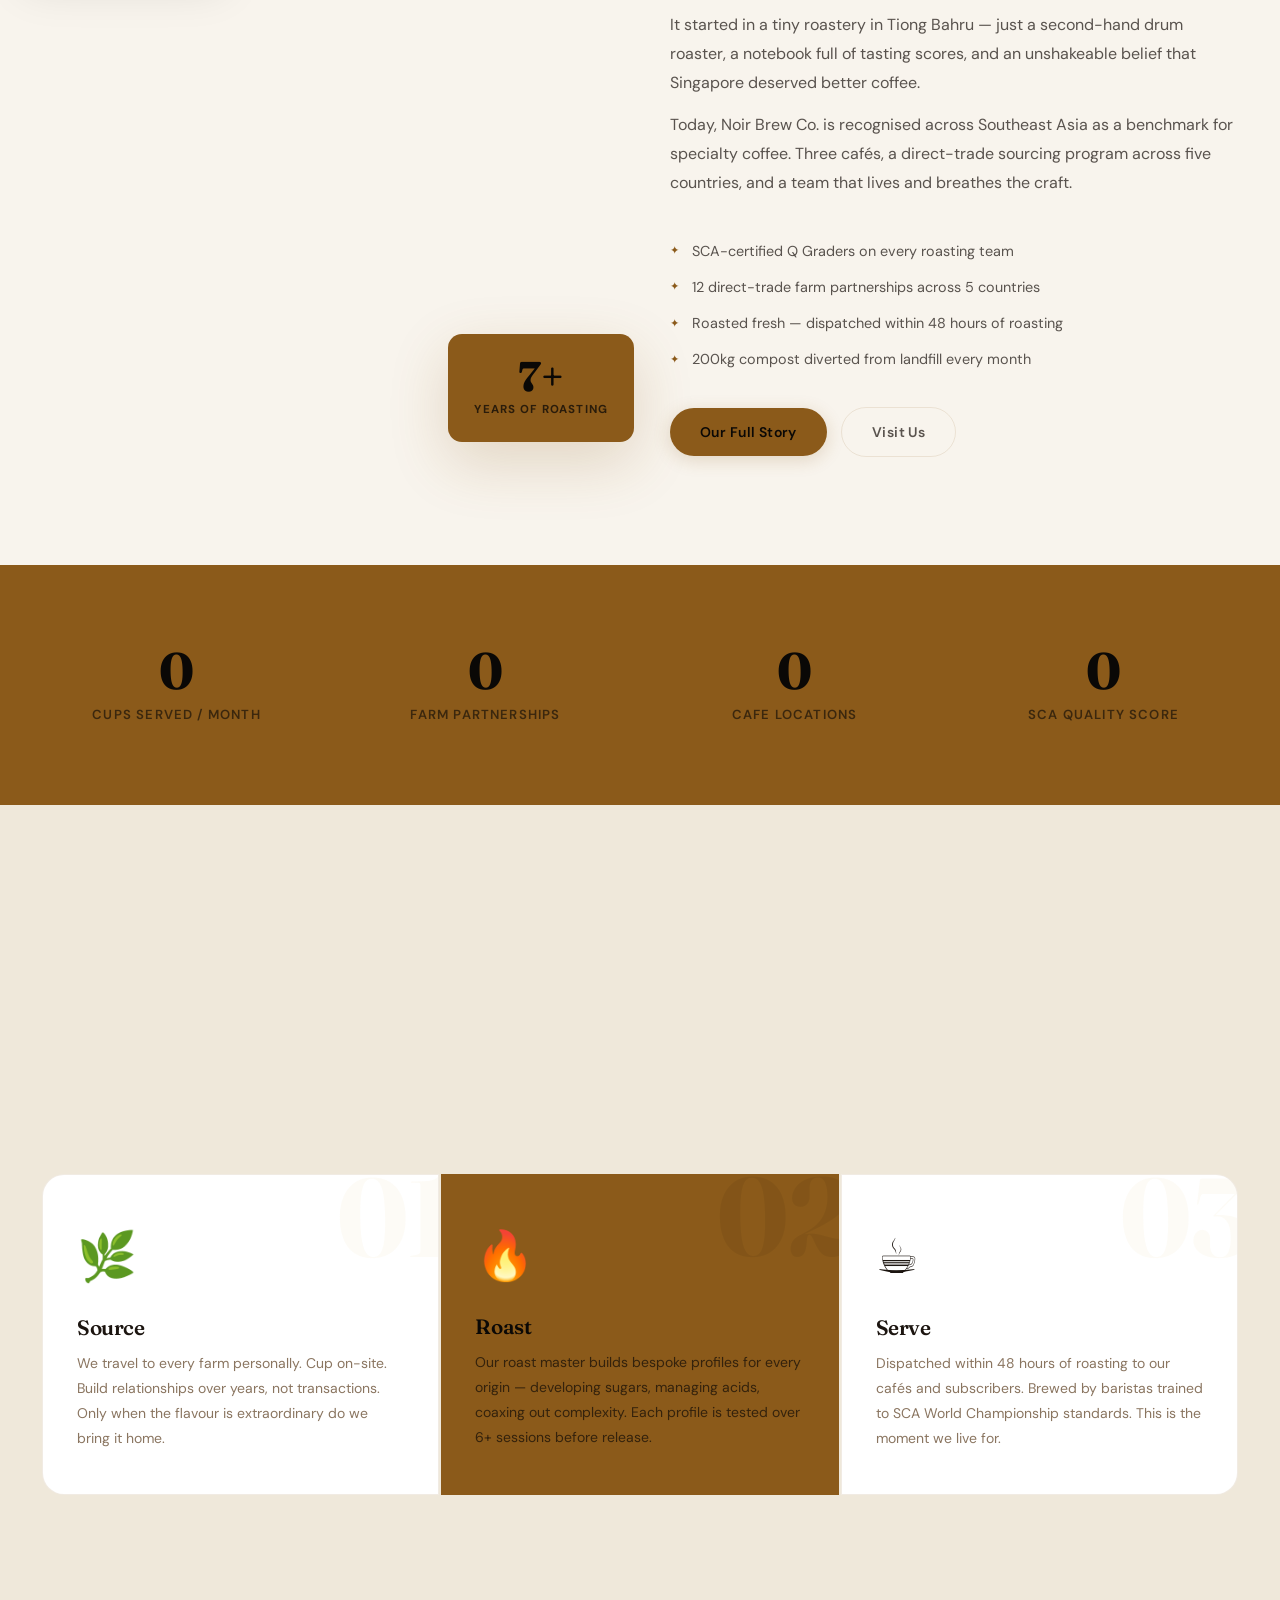
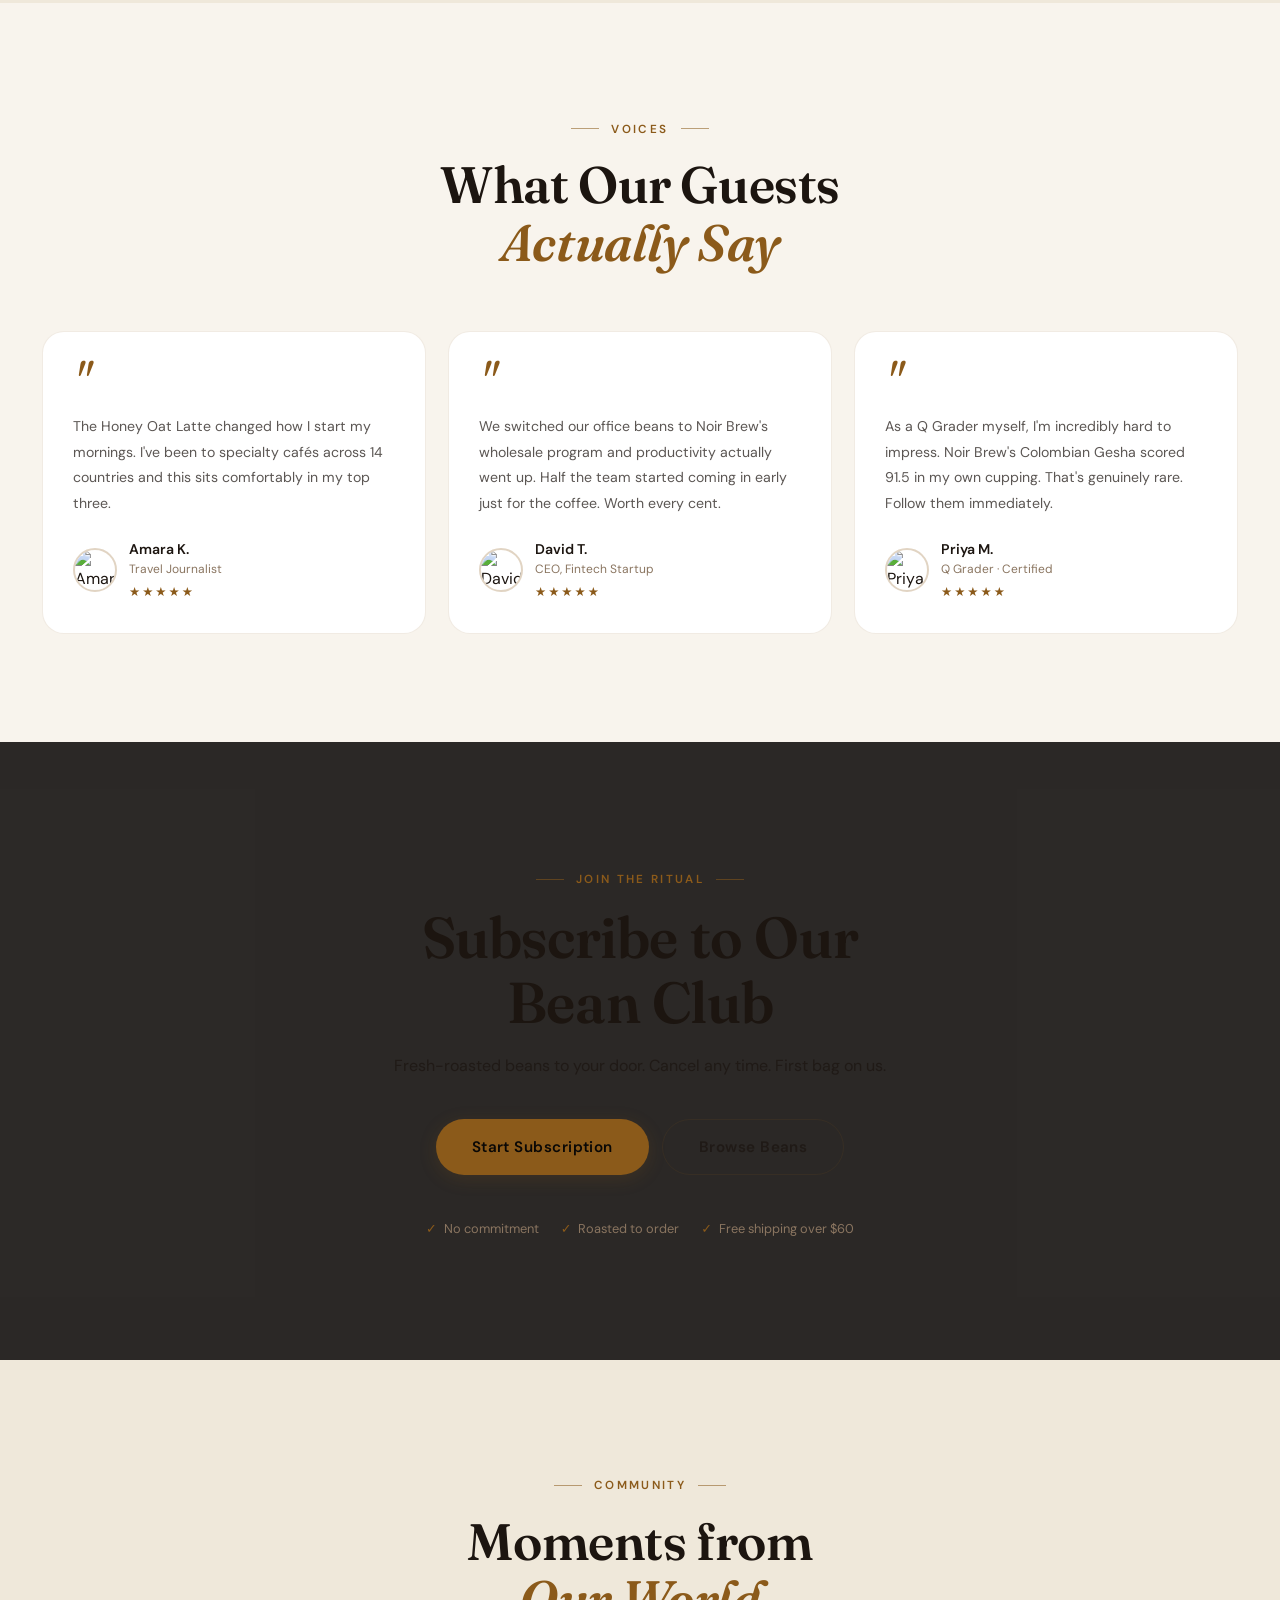
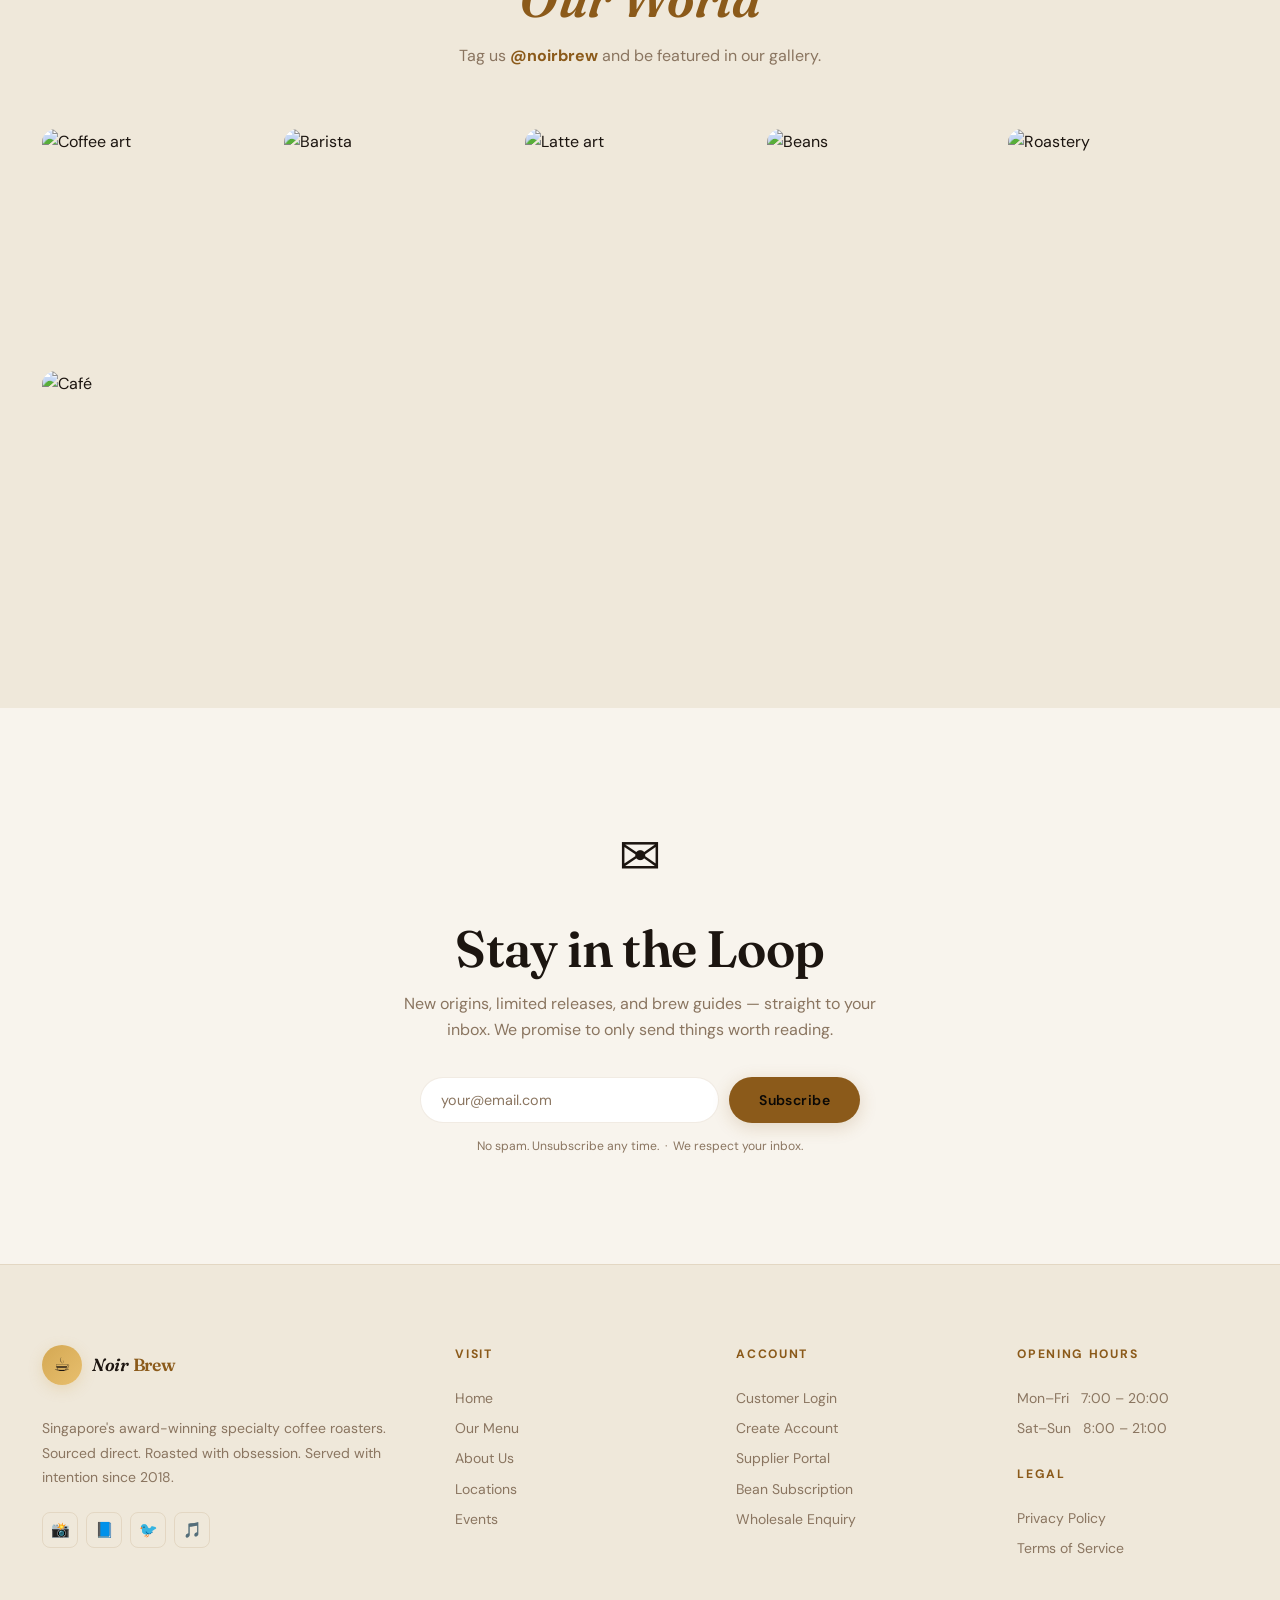
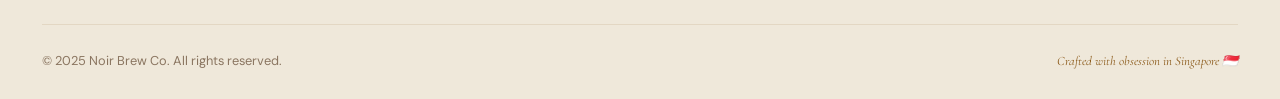
==== commit 3b781b38: "updaing structure and linking js" ====
--- a/index.html
+++ b/index.html
@@ -4,10 +4,21 @@
     <meta charset="UTF-8" />
     <meta name="viewport" content="width=device-width, initial-scale=1.0" />
     <title>Noir Brew Coffee</title>
+
     <link
       rel="icon"
-      href="data:image/svg+xml,<svg xmlns='http://www.w3.org/2000/svg' viewBox='0 0 32 32'><text y='26' font-size='28'>☕</text></svg>"
+      type="image/svg+xml"
+      href="data:image/svg+xml,<svg xmlns='http://www.w3.org/2000/svg' viewBox='0 0 32 32'><path fill='%23222' d='M2,24h24v2H2V24z M22,6H4v12c0,3.3,2.7,6,6,6h6c3.3,0,6-2.7,6-6v-2h2c2.2,0,4-1.8,4-4V10C26,7.8,24.2,6,22,6z M22,14h-2V10h2c1.1,0,2,0.9,2,2V12C24,13.1,23.1,14,22,14z'/></svg>"
+      media="(prefers-color-scheme: light)"
     />
+
+    <link
+      rel="icon"
+      type="image/svg+xml"
+      href="data:image/svg+xml,<svg xmlns='http://www.w3.org/2000/svg' viewBox='0 0 32 32'><path fill='%23fff' d='M2,24h24v2H2V24z M22,6H4v12c0,3.3,2.7,6,6,6h6c3.3,0,6-2.7,6-6v-2h2c2.2,0,4-1.8,4-4V10C26,7.8,24.2,6,22,6z M22,14h-2V10h2c1.1,0,2,0.9,2,2V12C24,13.1,23.1,14,22,14z'/></svg>"
+      media="(prefers-color-scheme: dark)"
+    />
+
     <link rel="stylesheet" href="./css/style.css" />
     <link rel="stylesheet" href="./css/animations.css" />
     <link rel="stylesheet" href="./css/navbar.css" />
@@ -1824,6 +1835,8 @@
     <script src="./js/animations.js"></script>
     <script src="./js/chatbot.js"></script>
     <script src="./js/theme.js"></script>
+    <script src="./js/navbar.js"></script>
+    <script src="./js/main.js"></script>
     <script>
       // PAGE LOADER
       const loader = document.getElementById("pageLoader");
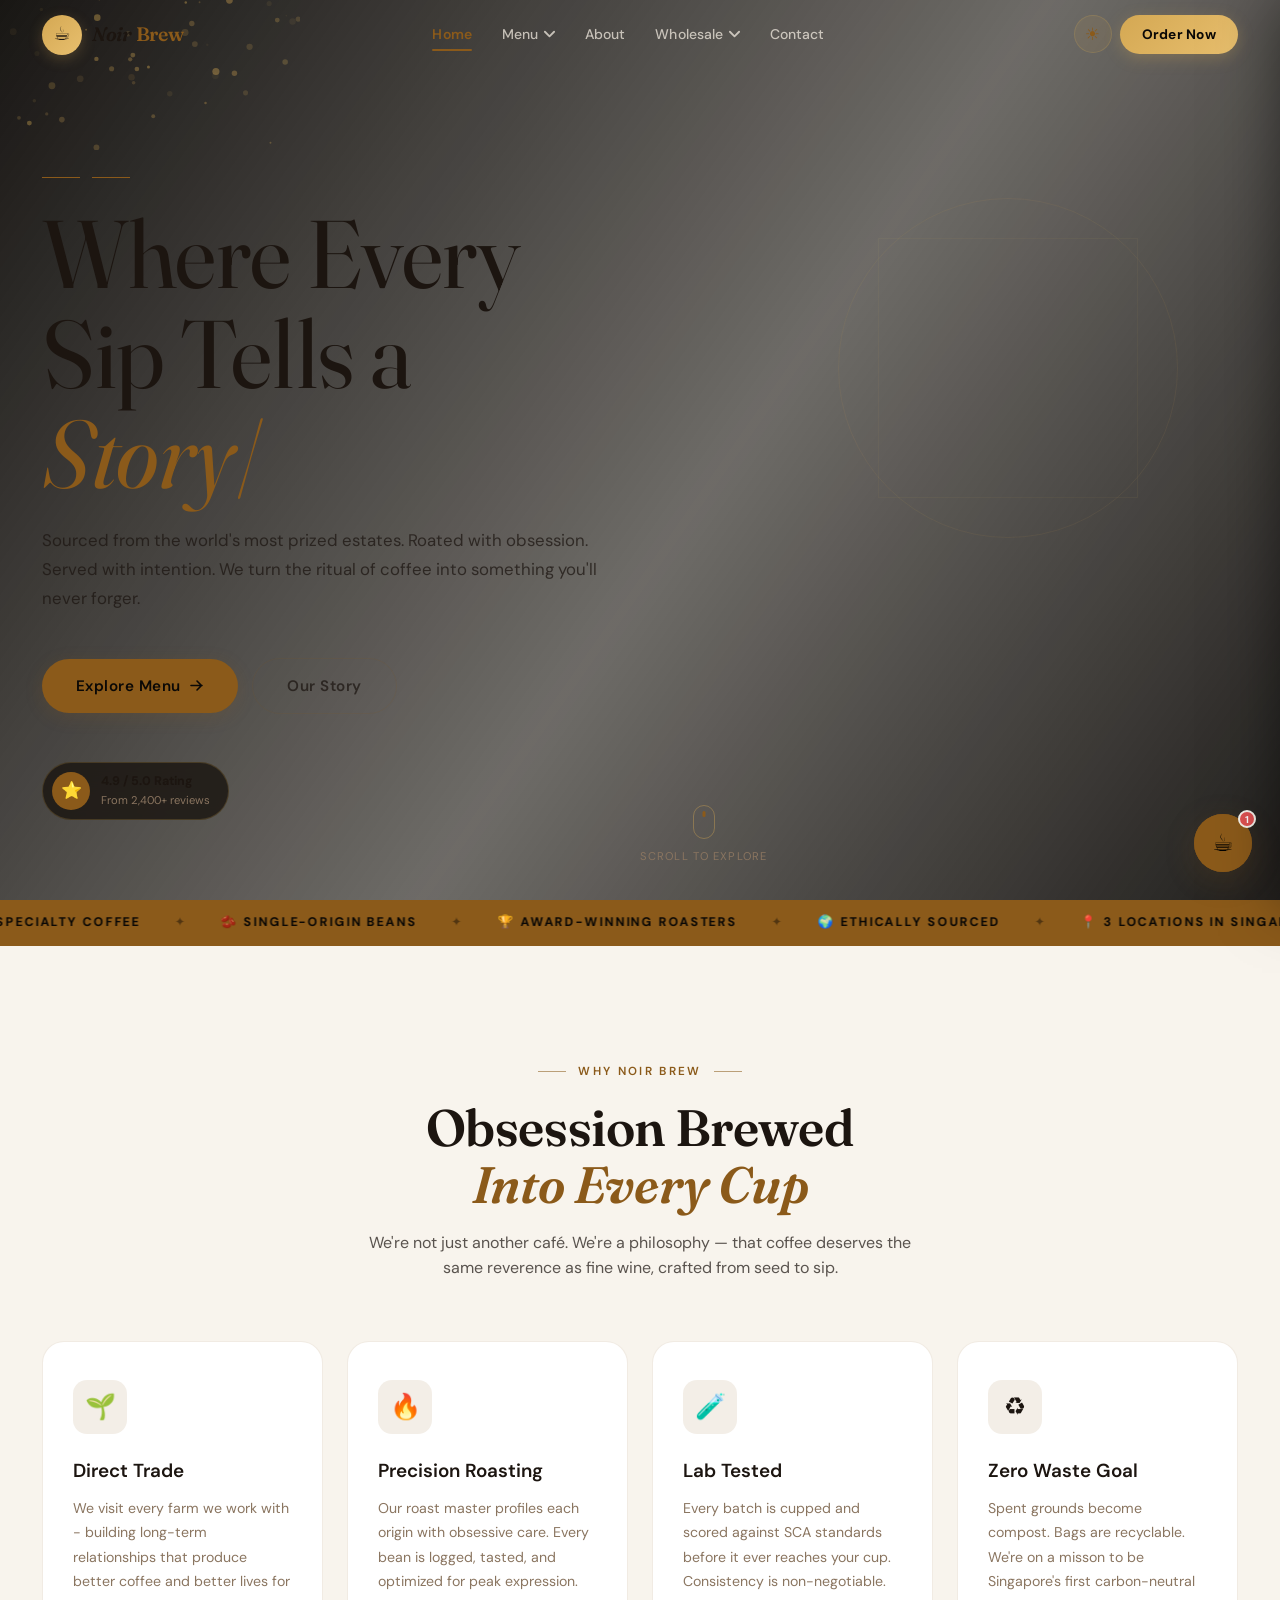
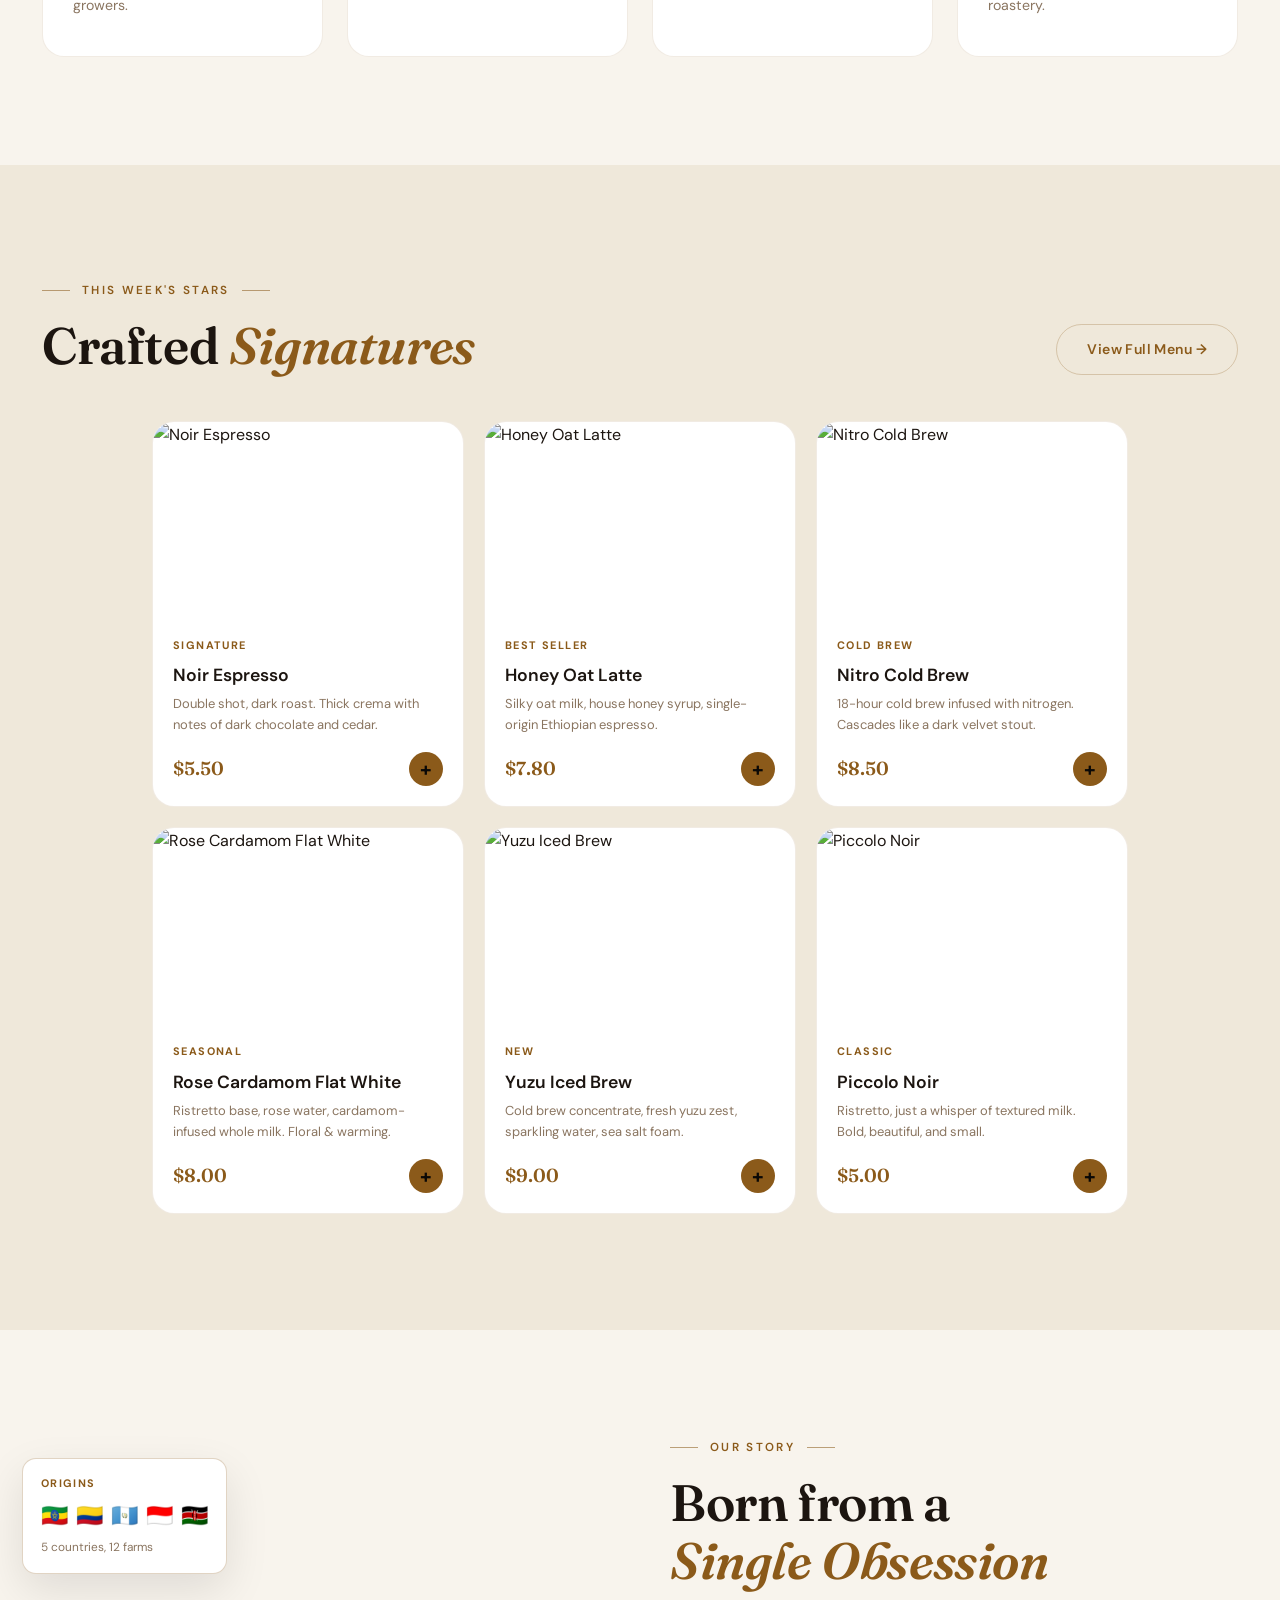
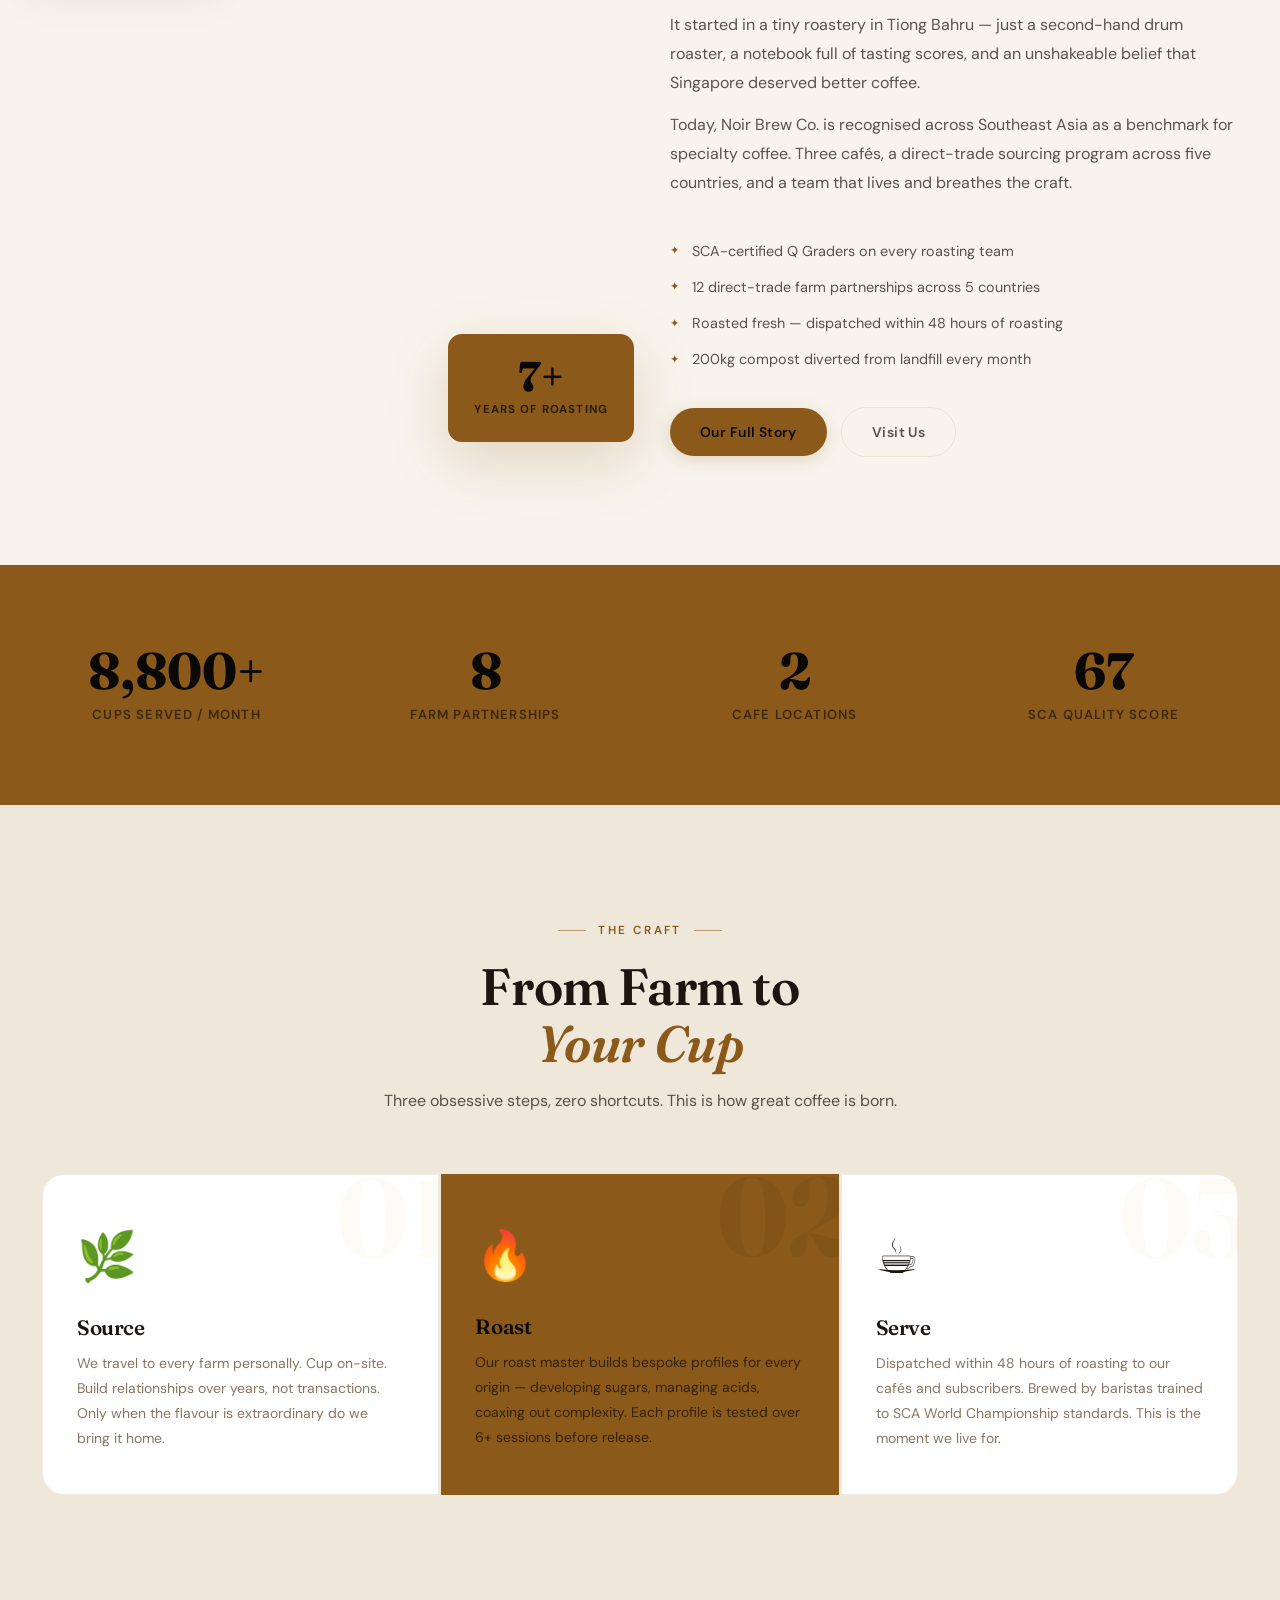
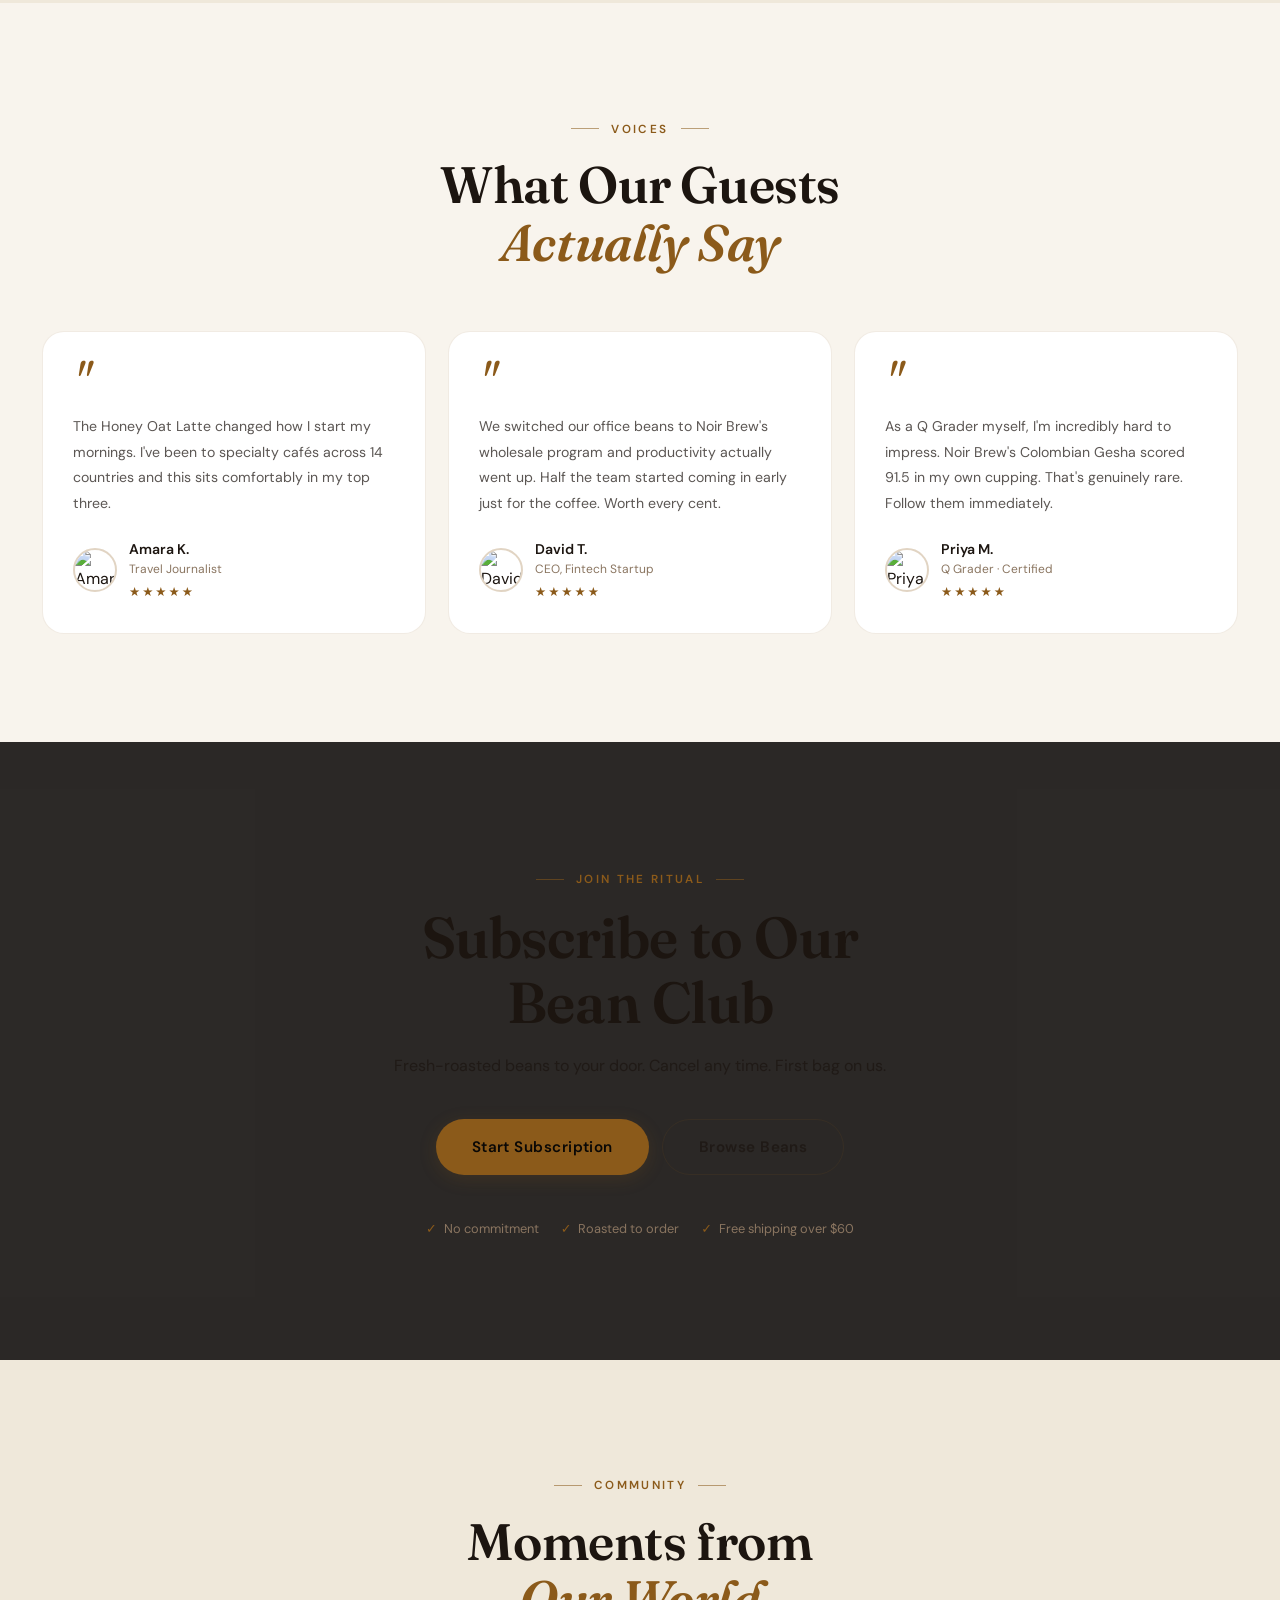
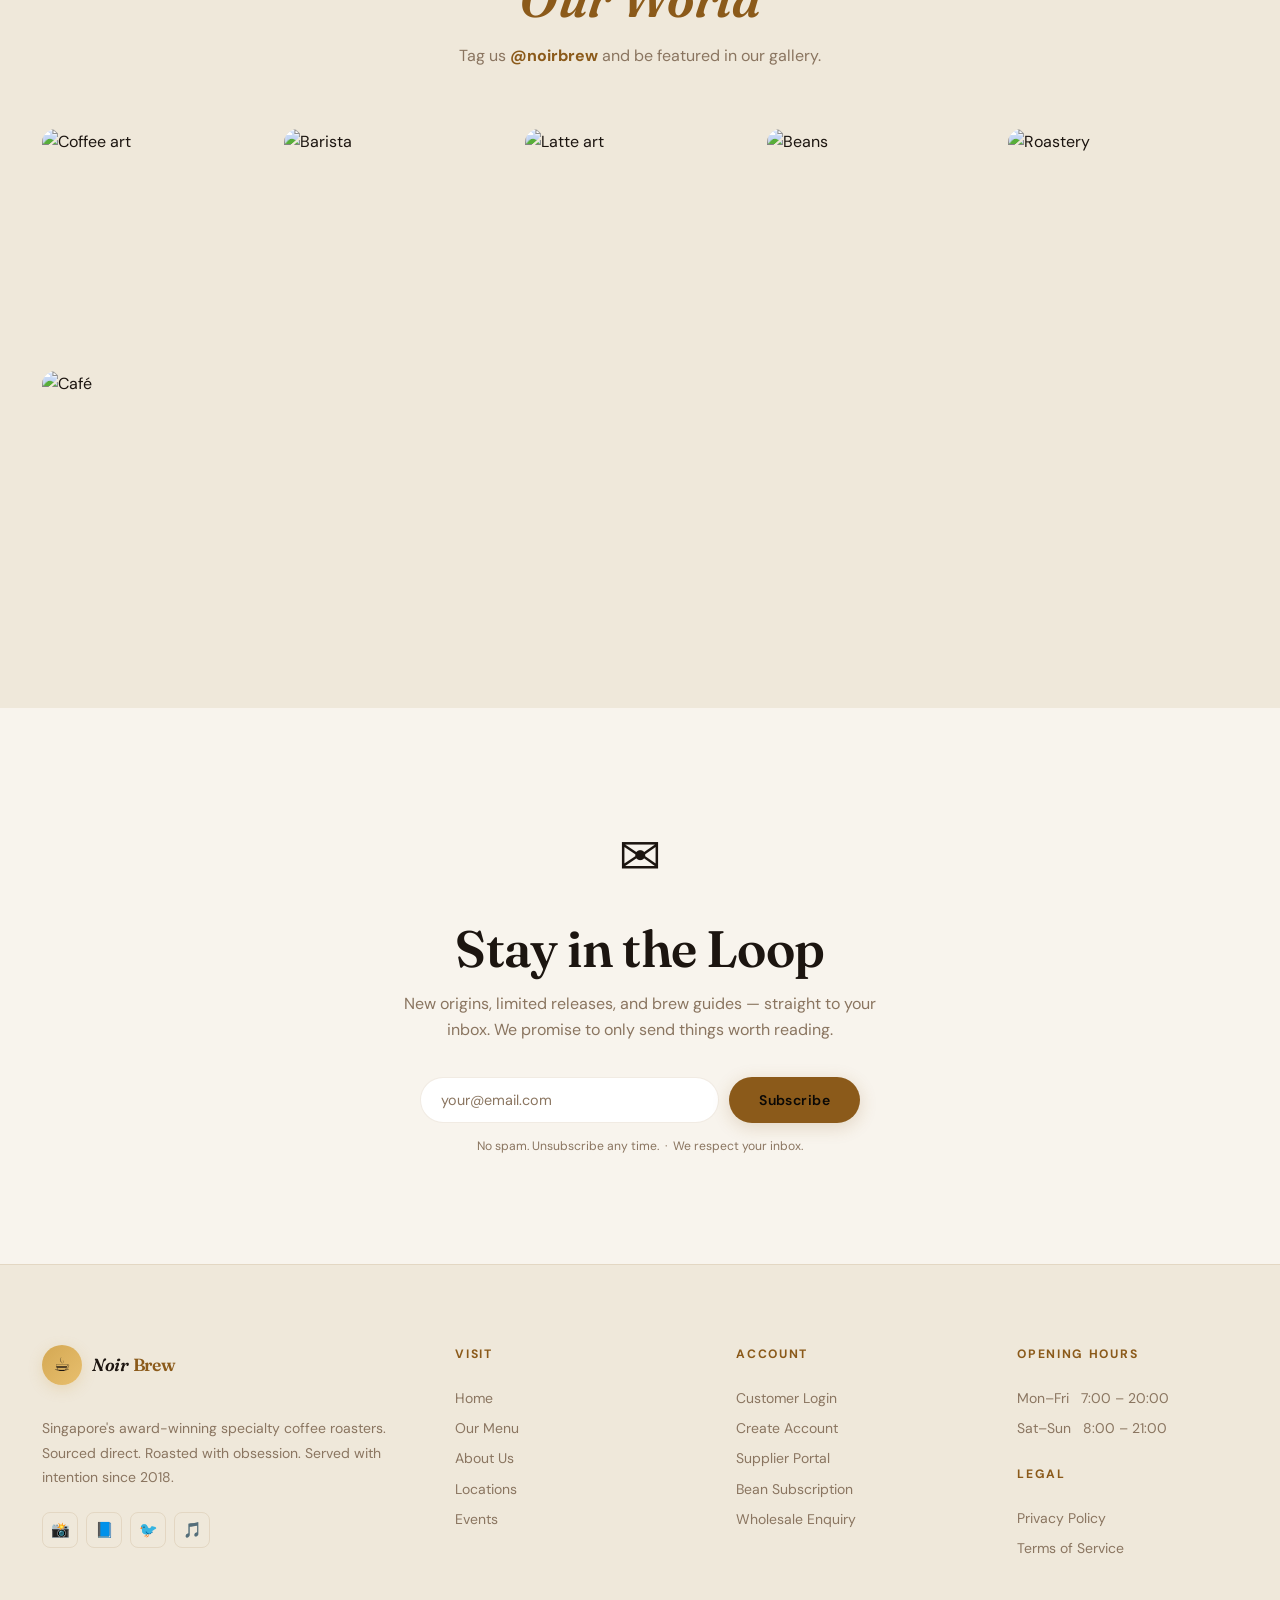
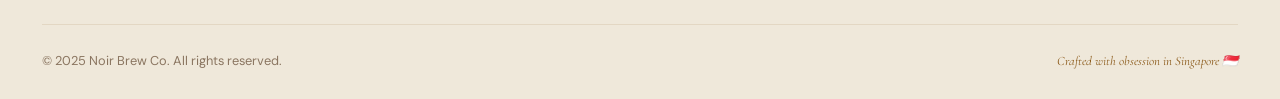
==== commit d8dd71d6: "updating some small things" ====
--- a/index.html
+++ b/index.html
@@ -4,7 +4,7 @@
     <meta charset="UTF-8" />
     <meta name="viewport" content="width=device-width, initial-scale=1.0" />
     <title>Noir Brew Coffee</title>
-
+    <!-- 1. The Light Theme Icon (Renders a Charcoal Black cup) -->
     <link
       rel="icon"
       type="image/svg+xml"
@@ -12,6 +12,7 @@
       media="(prefers-color-scheme: light)"
     />
 
+    <!-- 2. The Dark Theme Icon (Renders a Crisp White cup) -->
     <link
       rel="icon"
       type="image/svg+xml"
@@ -1836,7 +1837,6 @@
     <script src="./js/chatbot.js"></script>
     <script src="./js/theme.js"></script>
     <script src="./js/navbar.js"></script>
-    <script src="./js/main.js"></script>
     <script>
       // PAGE LOADER
       const loader = document.getElementById("pageLoader");
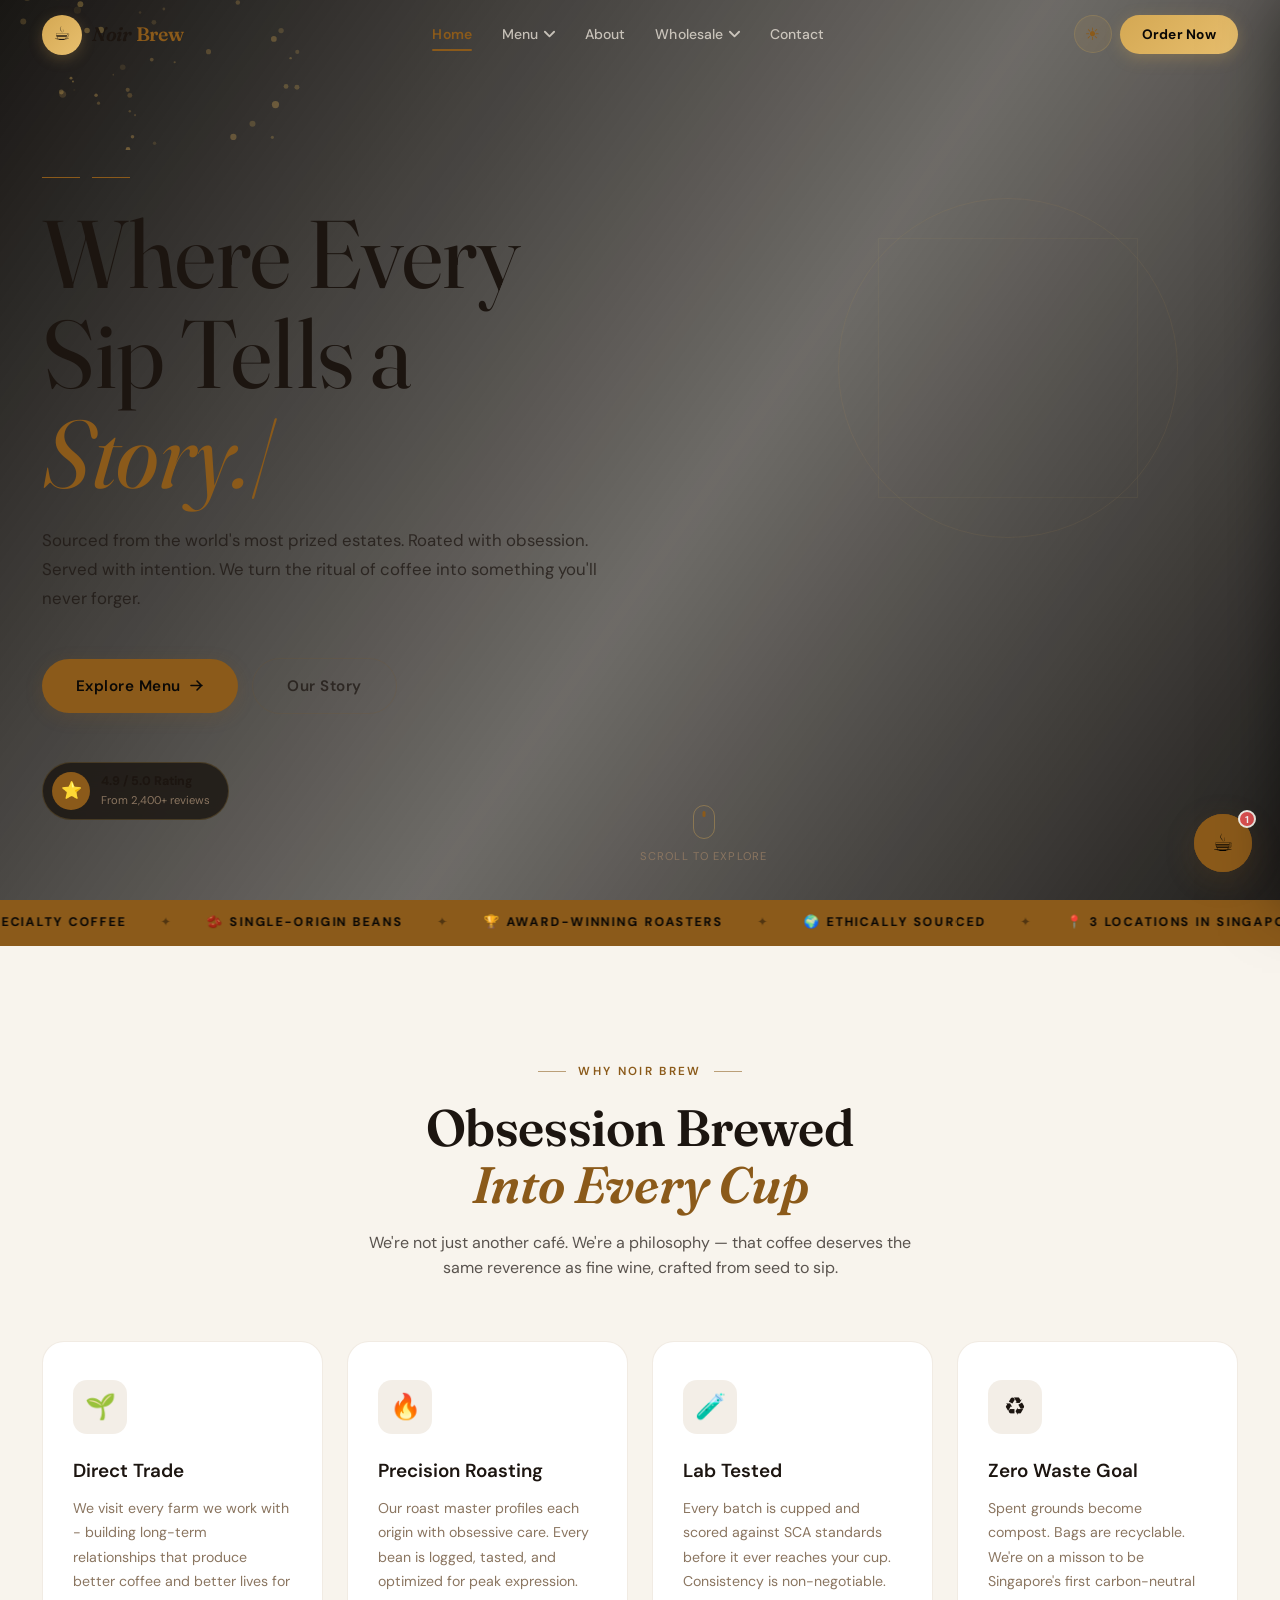
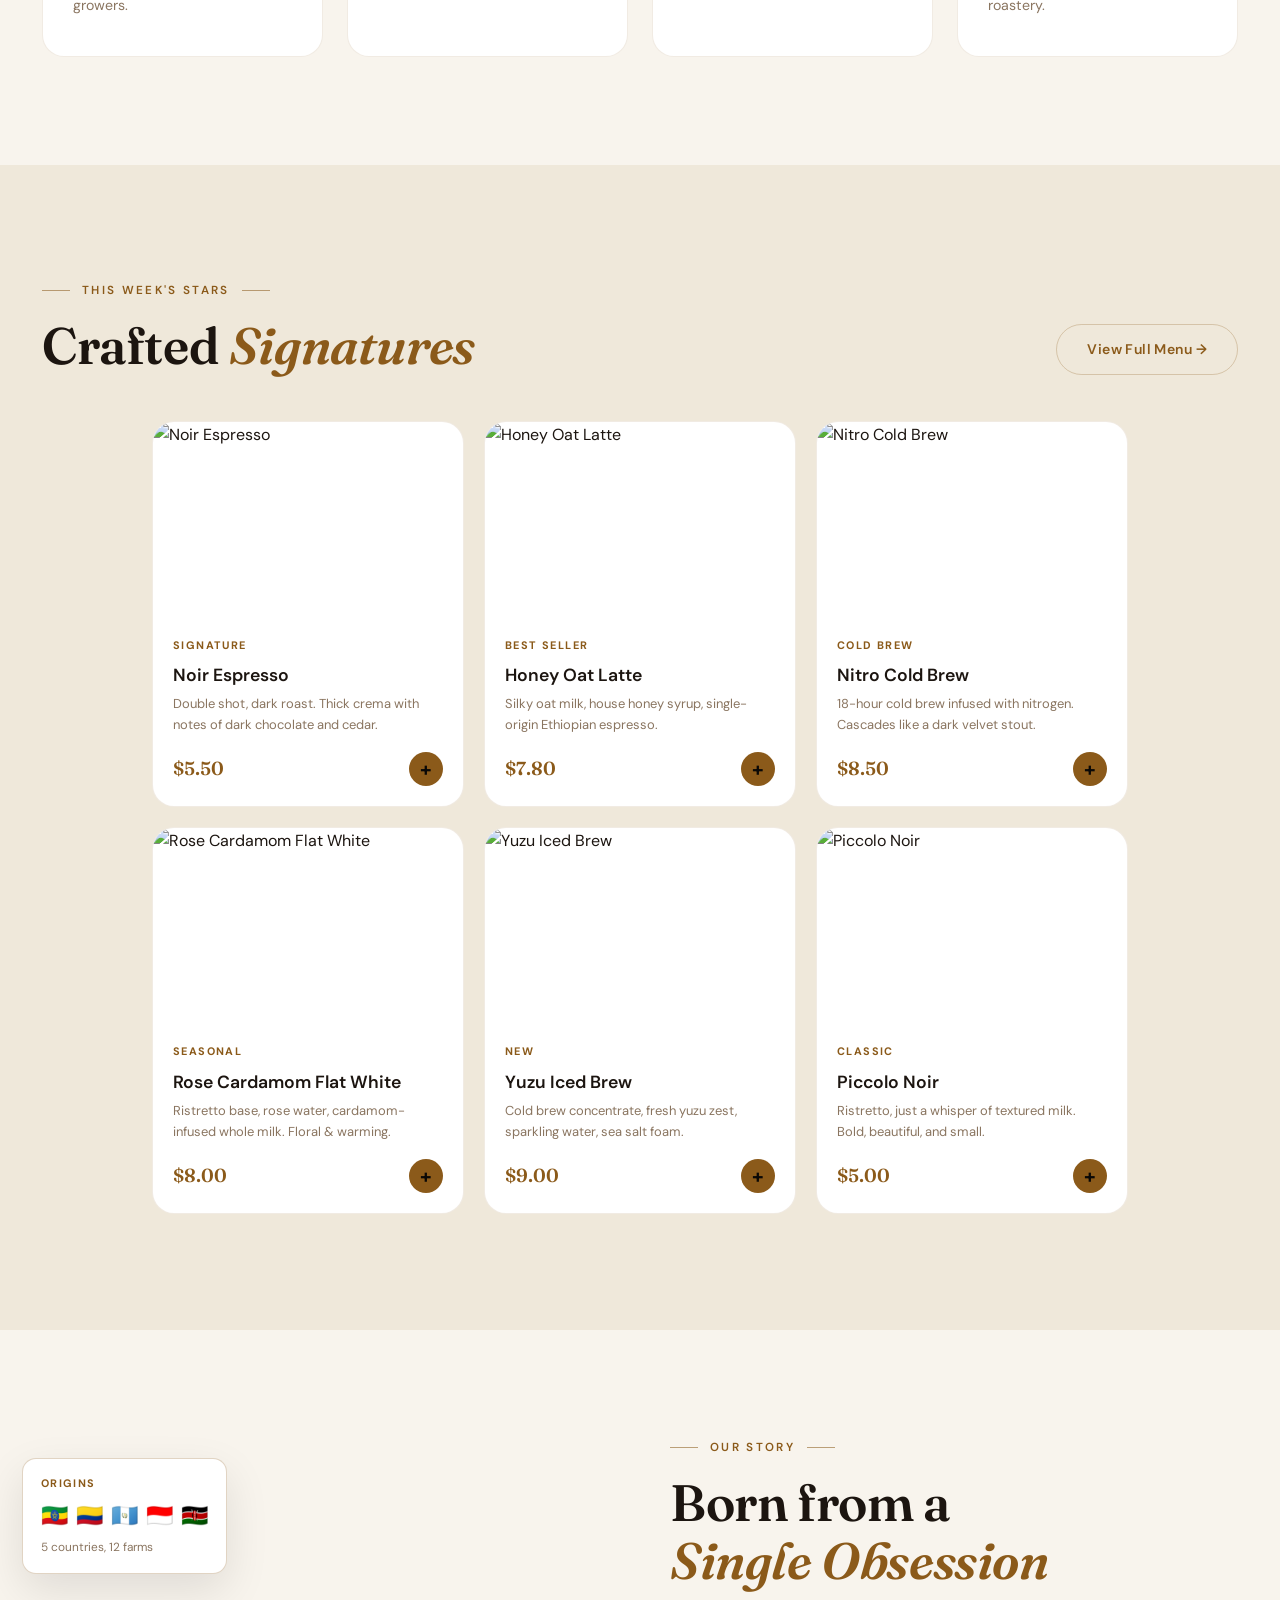
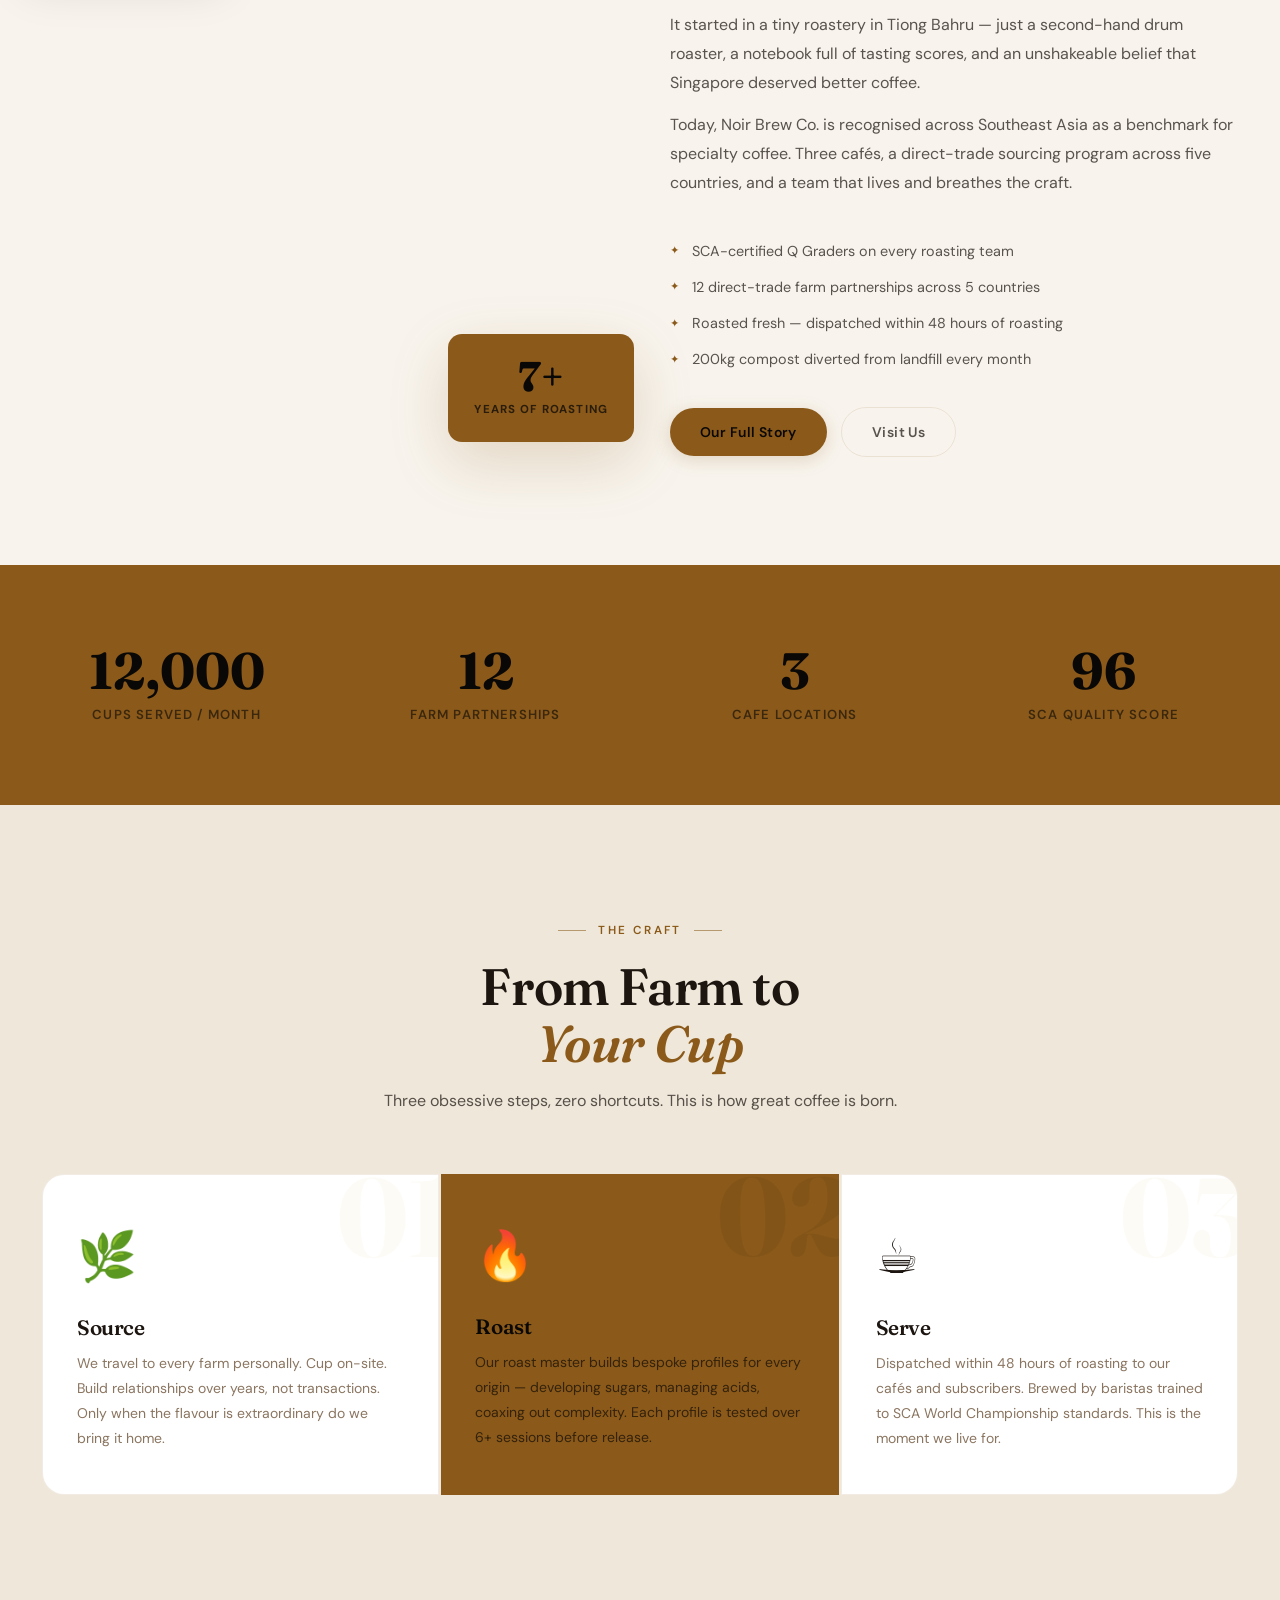
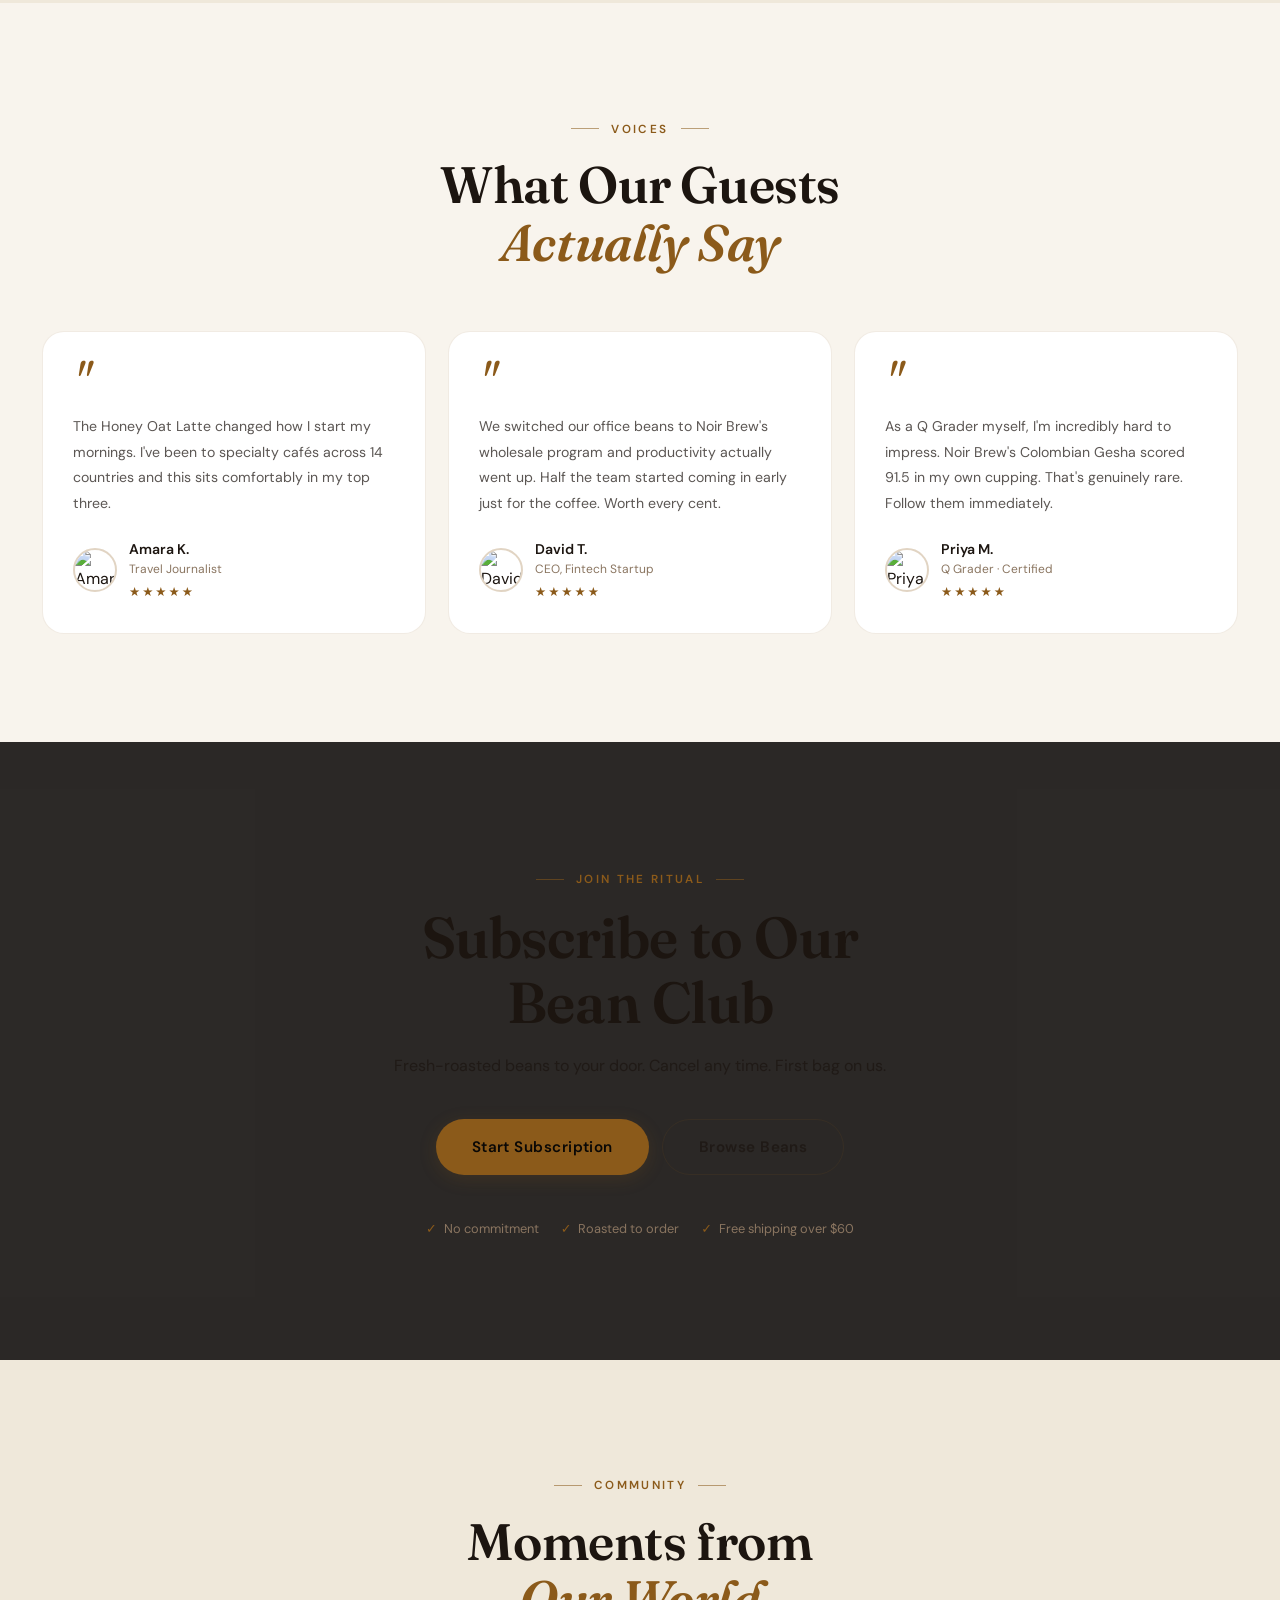
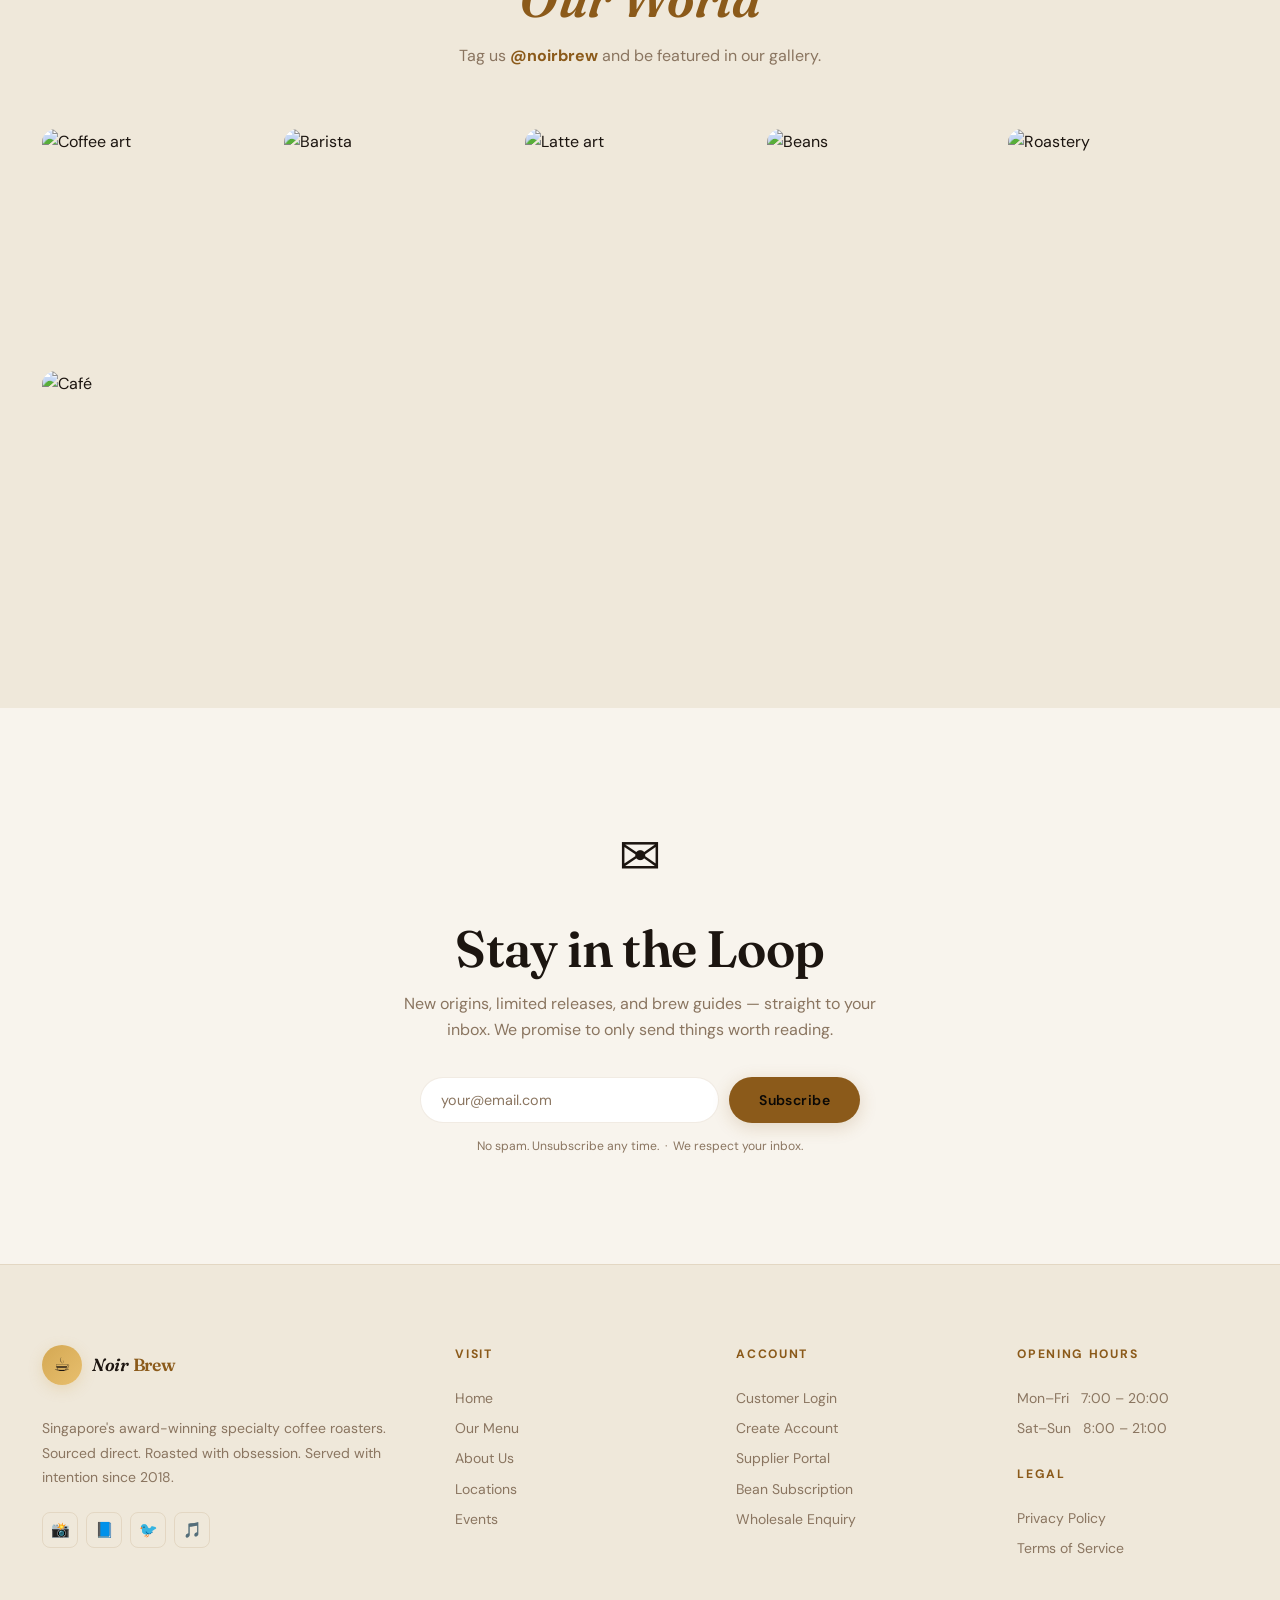
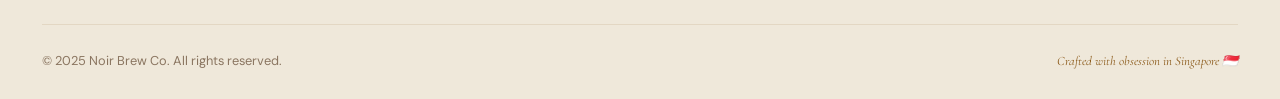
==== commit 8a2eb664: "Update index.html" ====
--- a/index.html
+++ b/index.html
@@ -4,7 +4,7 @@
     <meta charset="UTF-8" />
     <meta name="viewport" content="width=device-width, initial-scale=1.0" />
     <title>Noir Brew Coffee</title>
-    <!-- 1. The Light Theme Icon (Renders a Charcoal Black cup) -->
+
     <link
       rel="icon"
       type="image/svg+xml"
@@ -12,7 +12,6 @@
       media="(prefers-color-scheme: light)"
     />
 
-    <!-- 2. The Dark Theme Icon (Renders a Crisp White cup) -->
     <link
       rel="icon"
       type="image/svg+xml"
